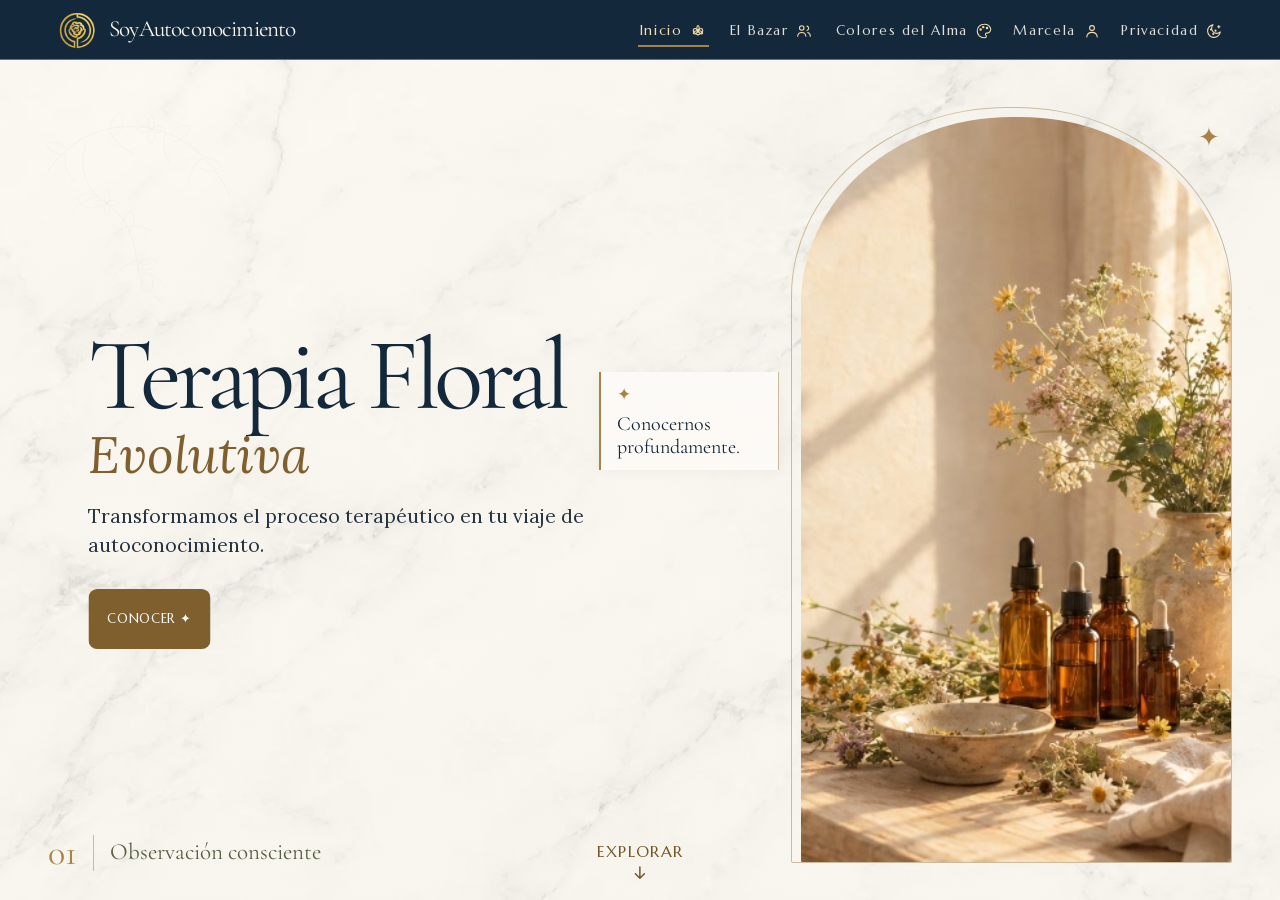
==== index.html @ 41d2f48a "■ soyautoconocimiento: three mobile-first concepts for Colores del Alma (?concept=1|2|3) Vertical st" ====
<!doctype html>
<html lang="es">
<head>
  <meta charset="utf-8">
  <meta name="viewport" content="width=device-width, initial-scale=1, viewport-fit=cover">
  <meta name="theme-color" content="#14283c">
  <meta name="description" content="Acompañamiento terapéutico y experiencias de autoconocimiento con Marcela. Terapia floral, tarot, constelaciones y TuconTu.">
  <title>SoyAutoconocimiento · Camino al Sol 2026</title>
  <link rel="canonical" href="https://www.soyautoconocimiento.cl/">
  <meta property="og:type" content="website">
  <meta property="og:title" content="SoyAutoconocimiento · Camino al Sol 2026">
  <meta property="og:description" content="Un camino de autoconocimiento acompañado por Marcela.">
  <meta property="og:url" content="https://www.soyautoconocimiento.cl/">
  <meta property="og:image" content="https://www.soyautoconocimiento.cl/assets/content.jpg">
  <meta name="twitter:card" content="summary_large_image">
  <link rel="icon" type="image/png" href="assets/favicon.png">
  <link rel="preload" href="assets/fonts/cormorant-garamond-latin.woff2" as="font" type="font/woff2" crossorigin>
  <link rel="preload" href="assets/fonts/lora-latin.woff2" as="font" type="font/woff2" crossorigin>
  <link rel="preload" href="assets/fonts/marcellus-latin.woff2" as="font" type="font/woff2" crossorigin>
  <link rel="preload" href="marble-white.webp" as="image" type="image/webp">
  <link rel="stylesheet" href="preview.css?v=20261015-editorial-suave-1">
  <link rel="stylesheet" href="tucontu-builder.css?v=20261015-editorial-suave-1">
  <script src="../data.js?v=20261010-marcela-copy-builder-2" defer></script>
  <script src="collision-geometry.js" defer></script>
  <script src="contact-links.js?v=20261104-tienda-1" defer></script>
  <script src="dialog-close.js?v=20260930-native-close" defer></script>
  <script src="viewport-experience.js?v=20261010-layered-core-1" defer></script>
  <script src="preview.js?v=20261104-tienda-1" defer></script>
  <link rel="stylesheet" href="privacy-consent.css?v=20261008-preferences-1">
  <link rel="stylesheet" href="candidate-responsive.css?v=20261013-menu-overlay-1">
  <link rel="stylesheet" href="candidate-refinement.css?v=20261015-editorial-suave-1">
  <link rel="stylesheet" href="psicoandino-ajustes.css?v=20261017-tucontu-altb-16">
  <link rel="stylesheet" href="tucontu-store.css?v=20261104-tienda-1">
  <link rel="stylesheet" href="tucontu-concepts.css?v=20261104-conceptos-1">
</head>
<body class="editorial-preview">
  <div class="site-shell">
    <a class="skip-link" href="#main">Ir al contenido</a>
    <header class="site-header">
      <a class="brand" href="#inicio" aria-label="SoyAutoconocimiento, inicio">
        <img src="assets/logo-display.png" alt="">
        <span class="brand-lines"><strong>SoyAutoconocimiento</strong></span>
      </a>
      <button class="menu-toggle" id="menu-toggle" type="button" aria-controls="main-nav" aria-expanded="false" aria-label="Abrir menú"><span class="menu-icon" aria-hidden="true"><span></span><span></span><span></span></span><span class="menu-label">Menú</span></button>
      <nav class="main-nav" id="main-nav" aria-label="Navegación principal">
        <a href="#inicio" data-link="inicio" aria-label="Inicio"><svg class="nav-symbol" aria-hidden="true" viewBox="0 0 24 24"><path d="M12 12c-1-3.3-4.8-4.4-6.1-1.8-1.1 2.1.7 4.2 6.1 7.1 5.4-2.9 7.2-5 6.1-7.1C16.8 7.6 13 8.7 12 12Z"/><path d="M12 12c-2.3-2.6-1.8-6.5 0-7.2 1.9.7 2.3 4.6 0 7.2Zm0 0c3.3-1 6.5 1.3 6.2 3.3-1.6 1.2-4.9-.1-6.2-3.3Zm0 0c-1 3.3-4.6 4.9-6.2 3.3-.3-2 2.9-4.3 6.2-3.3Z"/><circle cx="12" cy="12" r="1.1"/></svg><span>Inicio</span></a>
        <a href="#acompanamientos" data-link="acompanamientos" aria-label="Bazar"><svg class="nav-symbol" aria-hidden="true" viewBox="0 0 24 24"><circle cx="9" cy="8" r="3"/><path d="M3.5 19c.4-3.2 2.2-5 5.5-5s5.1 1.8 5.5 5M16 5.5a3 3 0 0 1 0 5.8M17 14c2.1.5 3.3 2.1 3.5 5"/></svg><span>El Bazar</span></a>
        <a href="#tucontu" data-link="tucontu" aria-label="Colores del Alma"><svg class="nav-symbol" aria-hidden="true" viewBox="0 0 24 24"><path d="M12 3a9 9 0 1 0 0 18h1.2a2 2 0 0 0 1.2-3.5 1.6 1.6 0 0 1 1.5-2.7A5.9 5.9 0 0 0 21 9.2 8.9 8.9 0 0 0 12 3Z"/><circle cx="7.5" cy="10" r=".9"/><circle cx="11" cy="6.8" r=".9"/><circle cx="16" cy="8" r=".9"/></svg><span>Colores del Alma</span></a>
        <button class="nav-modal-trigger" id="about-open" type="button" aria-label="Quién soy, Marcela" aria-haspopup="dialog" aria-controls="about-dialog"><svg class="nav-symbol" aria-hidden="true" viewBox="0 0 24 24"><circle cx="12" cy="8" r="3.2"/><path d="M5 20c.5-4.1 2.8-6.2 7-6.2s6.5 2.1 7 6.2"/></svg><span>Marcela</span></button>
        <button class="nav-modal-trigger" type="button" data-open-privacy aria-label="Privacidad y cookies" aria-haspopup="dialog" aria-controls="privacy-dialog"><svg class="nav-symbol" aria-hidden="true" viewBox="0 0 24 24"><path d="M20.4 13.2A8.5 8.5 0 1 1 10.8 3.6a6.3 6.3 0 0 0 9.6 9.6Z"/><path d="M18.4 4.7v3.1m-1.55-1.55h3.1"/><circle cx="8" cy="10" r=".7"/><circle cx="11" cy="16" r=".7"/><circle cx="14" cy="11.5" r=".7"/></svg><span>Privacidad</span></button>
      </nav>
    </header>

    <main class="stage" id="main" tabindex="0" aria-label="Recorrido SoyAutoconocimiento">
      <section class="view view-home" id="inicio" aria-labelledby="home-title">
        <div class="view-inner home-layout">
          <div class="home-copy">
            <div class="home-copy-main">
              <h1 id="home-title">Terapia Floral</h1>
              <p class="home-lead" id="home-lead"><em>Evolutiva</em></p>
              <p class="home-body">Transformamos el proceso terapéutico en tu viaje de autoconocimiento.</p>
              <div class="home-actions">
                <button class="button button-gold" id="hero-floral-link" type="button"><span class="hero-action-full">CONOCER <span aria-hidden="true">✦</span></span><span class="hero-action-mobile">CONOCER <span aria-hidden="true">✦</span></span></button>
                <a class="button button-outline" href="#acompanamientos">Ver todos los caminos</a>
              </div>
            </div>
          </div>
          <div class="home-note"><span>01</span><div>Observación consciente</div></div>
          <div class="home-visual">
            <div class="arch-frame"><picture><source media="(max-width: 47.5rem)" srcset="assets/hero-terapia-floral-mobile.jpg"><img src="assets/hero-terapia-floral-display.jpg" fetchpriority="high" alt="Flores frescas y esencias de Terapia Floral Evolutiva junto a una ventana cálida"></picture></div>
            <div class="visual-quote">Conocernos profundamente.</div>
            <span class="visual-mark" aria-hidden="true">✦</span>
          </div>
        </div>
        <a class="home-more-mobile" href="#acompanamientos">EXPLORAR <svg aria-hidden="true" viewBox="0 0 24 24" focusable="false"><path d="M12 4v15m-6-6 6 6 6-6"/></svg></a>
      </section>

      <section class="view view-services" id="acompanamientos" aria-labelledby="services-title">
        <button class="prototype-return" id="prototype-return" type="button" hidden aria-label="Volver">← <span>Volver</span></button>
        <div class="view-inner services-layout">
          <article class="prototype-floral-card" id="prototype-floral-card" aria-labelledby="prototype-floral-title" hidden>
            <span class="eyebrow">El camino</span>
            <h2 id="prototype-floral-title">Terapia Floral <em>Evolutiva</em></h2>
            <p>Transformamos el proceso terapéutico en tu viaje de autoconocimiento.</p>
            <div class="prototype-floral-actions">
              <button class="button button-gold" id="prototype-more-services" type="button">Más servicios <span aria-hidden="true">↓</span></button>
              <button class="button button-outline" id="prototype-go-tucontu" type="button">Colores del Alma <span aria-hidden="true">↗</span></button>
            </div>
          </article>
          <div class="section-heading">
            <div class="section-heading-row">
              <h2 id="services-title">Servicios y Cursos</h2>
              <span class="section-heading-star" aria-hidden="true">✦</span>
              <span class="eyebrow">El Bazar</span>
            </div>
          </div>
          <div class="category-tabs" role="tablist" aria-label="Tipo de acompañamiento">
            <button type="button" class="category-tab is-active" id="services-tab" data-category="services" role="tab" aria-selected="true" aria-controls="service-grid" tabindex="0">Servicios</button>
            <button type="button" class="category-tab" id="courses-tab" data-category="courses" role="tab" aria-selected="false" aria-controls="service-grid" tabindex="-1">Cursos</button>
          </div>
          <div class="service-grid" id="service-grid" role="tabpanel" aria-labelledby="services-tab" tabindex="0" aria-live="polite"></div>
          <div class="service-rail-position" id="service-rail-position" aria-label="Posición en la lista">
            <span id="service-rail-count" aria-live="polite">01 / 01</span>
            <span class="service-rail-track" aria-hidden="true"><span id="service-rail-progress"></span></span>
          </div>
        </div>
        <a class="services-more-mobile" href="#tucontu">EXPLORAR <svg aria-hidden="true" viewBox="0 0 24 24" focusable="false"><path d="M12 4v15m-6-6 6 6 6-6"/></svg></a>
      </section>

      <section class="view view-tucontu has-coming-curtain" id="tucontu" aria-labelledby="tucontu-title" data-active-mode="pieza">
        <div class="tucontu-coming-curtain" role="note" aria-label="Colores del Alma está tomando forma. Muy pronto.">
          <p>Colores del Alma está tomando forma.<br><span>Muy pronto.</span></p>
        </div>
        <div class="view-inner tucontu-layout">
          <div class="tucontu-content">
            <div class="tucontu-heading-row">
              <span class="eyebrow tucontu-eyebrow">Colores del Alma</span>
              <h2 id="tucontu-title">TuconTu</h2>
            </div>
            <p class="tucontu-intro"><strong>Accesorio para el pelo</strong></p>
          </div>
          <div class="tucontu-visual">
            <figure class="tucontu-piece-photo is-cover-photo"><img id="tucontu-home-photo" src="assets/tucontu/product/img-3332.webp" srcset="assets/tucontu/product/img-3332-display-260.jpg 260w, assets/tucontu/product/img-3332-display-940.jpg 940w" sizes="(max-width: 63.99rem) min(90vw, 24rem), min(38vw, 24rem)" loading="eager" decoding="async" fetchpriority="high" alt="Detalle de un TuconTu con colet negro, cordón dorado, trenza y fibras verdes sobre el cabello."><figcaption id="tucontu-home-caption">Una pieza real TuconTu con colet negro y cordones de diferentes texturas sobre el cabello.</figcaption></figure>
            <button class="tucontu-gallery-trigger" id="tucontu-gallery-trigger" type="button" aria-controls="tucontu-photos-panel" aria-label="Ver galería de fotografías de TuconTu">
              <span class="gallery-trigger-icon" aria-hidden="true"><svg viewBox="0 0 24 24" width="13" height="13" fill="none" stroke="currentColor" stroke-width="2" stroke-linecap="round" stroke-linejoin="round"><rect x="3" y="3" width="18" height="18" rx="2" ry="2"/><circle cx="8.5" cy="8.5" r="1.5"/><polyline points="21 15 16 10 5 21"/></svg></span>
              <span class="label-full">Ver galería</span>
              <span class="label-short">Ver galería</span>
            </button>
          </div>
          <div class="tucontu-actions">
            <button class="button button-tucontu-gallery" id="tucontu-gallery-open" type="button" aria-haspopup="dialog" aria-controls="tucontu-gallery-dialog" aria-label="Conocer la historia, las fotografías y el video de TuconTu">Historia y galería</button>
            <button class="button button-tucontu-create" id="tucontu-create" type="button" aria-haspopup="dialog" aria-controls="tucontu-builder-dialog" hidden>Personaliza el tuyo</button>
          </div>
        </div>
        <dialog class="tucontu-gallery-dialog" id="tucontu-gallery-dialog" aria-labelledby="tucontu-gallery-title">
          <div class="tucontu-gallery-shell">
            <header class="tucontu-gallery-header"><div><span class="eyebrow">Archivo vivo</span><h2 id="tucontu-gallery-title">Concepto</h2></div><button class="dialog-close" id="tucontu-gallery-close" type="button" aria-label="Cerrar historia y galería">×</button></header>
            <div class="tucontu-nav-bar">
              <div class="category-tabs tucontu-gallery-tabs" id="tucontu-tabs-container" role="tablist" aria-label="Contenido de TuconTu" data-active-mode="pieza">
                <button id="tucontu-piece-tab" type="button" role="tab" aria-selected="true" aria-controls="tucontu-piece-panel" tabindex="0" class="category-tab is-active" data-gallery-mode="pieza" aria-label="Pieza">
                  <svg class="tab-glyph" aria-hidden="true" viewBox="0 0 24 24" width="18" height="18" fill="none" stroke="currentColor" stroke-width="1.8" stroke-linecap="round" stroke-linejoin="round"><circle cx="12" cy="7" r="4"/><path d="M12 11v10M9 14l3 3 3-3M9 18l3 3 3-3"/></svg>
                  <span class="tab-text label-full">Pieza</span>
                </button>
                <button id="tucontu-concept-tab" type="button" role="tab" aria-selected="false" aria-controls="tucontu-concept-panel" tabindex="-1" class="category-tab" data-gallery-mode="concepto" aria-label="Concepto">
                  <svg class="tab-glyph" aria-hidden="true" viewBox="0 0 24 24" width="18" height="18" fill="none" stroke="currentColor" stroke-width="1.8" stroke-linecap="round" stroke-linejoin="round"><path d="M4 19.5A2.5 2.5 0 0 1 6.5 17H20"/><path d="M6.5 2H20v20H6.5A2.5 2.5 0 0 1 4 19.5v-15A2.5 2.5 0 0 1 6.5 2z"/><line x1="8" y1="6" x2="16" y2="6"/><line x1="8" y1="10" x2="14" y2="10"/></svg>
                  <span class="tab-text label-full">Concepto</span>
                </button>
                <button id="tucontu-store-tab" type="button" role="tab" aria-selected="false" aria-controls="tucontu-store-panel" tabindex="-1" class="category-tab" data-gallery-mode="tienda" aria-label="Tienda">
                  <svg class="tab-glyph" aria-hidden="true" viewBox="0 0 24 24" width="18" height="18" fill="none" stroke="currentColor" stroke-width="1.8" stroke-linecap="round" stroke-linejoin="round"><path d="M5 8h14l-1.2 12.2a1 1 0 0 1-1 .8H7.2a1 1 0 0 1-1-.8Z"/><path d="M9 10V6.5a3 3 0 0 1 6 0V10"/></svg>
                  <span class="tab-text label-full">Tienda</span>
                </button>
                <button id="tucontu-catalog-tab" type="button" role="tab" aria-selected="false" aria-controls="tucontu-catalog-panel" tabindex="-1" class="category-tab" data-gallery-mode="catalogo" aria-label="Personaliza el tuyo">
                  <svg class="tab-glyph" aria-hidden="true" viewBox="0 0 24 24" width="18" height="18" fill="none" stroke="currentColor" stroke-width="1.8" stroke-linecap="round" stroke-linejoin="round"><path d="M12 2C6.48 2 2 6.48 2 12s4.48 10 10 10c.83 0 1.5-.67 1.5-1.5 0-.39-.15-.74-.39-1.01-.23-.26-.38-.61-.38-.99 0-.83.67-1.5 1.5-1.5H16c3.31 0 6-2.69 6-6 0-4.97-4.48-9-10-9z"/><circle cx="6.5" cy="11.5" r="1.5"/><circle cx="9.5" cy="7.5" r="1.5"/><circle cx="14.5" cy="7.5" r="1.5"/><circle cx="17.5" cy="11.5" r="1.5"/></svg>
                  <span class="tab-text label-full">Personaliza el tuyo</span>
                </button>
              </div>
              <button class="tucontu-pdf-action-btn" id="tucontu-dossier-open-btn" type="button" aria-haspopup="dialog" aria-controls="tucontu-dossier-dialog" aria-label="Dossier técnico en PDF">
                <svg class="tab-glyph" aria-hidden="true" viewBox="0 0 24 24" width="17" height="17" fill="none" stroke="currentColor" stroke-width="1.8" stroke-linecap="round" stroke-linejoin="round"><path d="M14 2H6a2 2 0 0 0-2 2v16a2 2 0 0 0 2 2h12a2 2 0 0 0 2-2V8z"/><polyline points="14 2 14 8 20 8"/><line x1="16" y1="13" x2="8" y2="13"/><line x1="16" y1="17" x2="8" y2="17"/></svg>
                <span class="label-full">Dossier</span>
              </button>
            </div>

            <!-- Panel 0: Portada / Pieza (Enfoque directo en el producto) -->
            <section class="tucontu-gallery-panel tucontu-piece-panel" id="tucontu-piece-panel" role="tabpanel" aria-labelledby="tucontu-piece-tab" data-gallery-panel="pieza"></section>

            <!-- Panel 1: Concepto con paginación integrada (sin scroll) -->
            <section class="tucontu-gallery-panel tucontu-concept-panel" id="tucontu-concept-panel" role="tabpanel" aria-labelledby="tucontu-concept-tab" data-gallery-panel="concepto" hidden>
              <div class="concept-reader" id="concept-reader" tabindex="0" aria-label="Lector de Concepto TuconTu">
                <nav class="concept-stepper" aria-label="Navegación de secciones de Concepto">
                  <button type="button" class="concept-stepper-btn concept-stepper-prev" id="concept-prev-btn" aria-label="Sección anterior" disabled>
                    <svg aria-hidden="true" viewBox="0 0 24 24" width="16" height="16" fill="none" stroke="currentColor" stroke-width="2.5"><polyline points="15 18 9 12 15 6"/></svg>
                    <span class="stepper-btn-label">Anterior</span>
                  </button>

                  <div class="concept-stepper-track" role="tablist" aria-label="Puntos de ubicación">
                    <div class="concept-stepper-line" aria-hidden="true">
                      <div class="concept-stepper-progress" id="concept-stepper-progress" style="width: 0%"></div>
                    </div>
                    <button type="button" class="concept-stepper-node is-active" data-concept-step="0" role="tab" aria-selected="true" aria-label="Sección 0: Historia y origen">
                      <span class="stepper-node-dot"></span>
                      <span class="stepper-node-label">00 Historia</span>
                    </button>
                    <button type="button" class="concept-stepper-node" data-concept-step="1" role="tab" aria-selected="false" aria-label="Sección 1: Ficha descriptiva">
                      <span class="stepper-node-dot"></span>
                      <span class="stepper-node-label">01 Ficha</span>
                    </button>
                    <button type="button" class="concept-stepper-node" data-concept-step="2" role="tab" aria-selected="false" aria-label="Sección 2: Líneas TuconTu">
                      <span class="stepper-node-dot"></span>
                      <span class="stepper-node-label">02 Líneas</span>
                    </button>
                    <button type="button" class="concept-stepper-node" data-concept-step="3" role="tab" aria-selected="false" aria-label="Sección 3: Sentido profundo">
                      <span class="stepper-node-dot"></span>
                      <span class="stepper-node-label">03 Sentido</span>
                    </button>
                    <button type="button" class="concept-stepper-node" data-concept-step="4" role="tab" aria-selected="false" aria-label="Sección 4: Simbología">
                      <span class="stepper-node-dot"></span>
                      <span class="stepper-node-label">04 Símbolos</span>
                    </button>
                    <button type="button" class="concept-stepper-node" data-concept-step="5" role="tab" aria-selected="false" aria-label="Sección 5: Diosas interiores">
                      <span class="stepper-node-dot"></span>
                      <span class="stepper-node-label">05 Diosas</span>
                    </button>
                    <button type="button" class="concept-stepper-node" data-concept-step="6" role="tab" aria-selected="false" aria-label="Sección 6: TuconTu como camino">
                      <span class="stepper-node-dot"></span>
                      <span class="stepper-node-label">06 Camino</span>
                    </button>
                  </div>

                  <button type="button" class="concept-stepper-btn concept-stepper-next" id="concept-next-btn" aria-label="Sección siguiente">
                    <span class="stepper-btn-label">Siguiente</span>
                    <svg aria-hidden="true" viewBox="0 0 24 24" width="16" height="16" fill="none" stroke="currentColor" stroke-width="2.5"><polyline points="9 18 15 12 9 6"/></svg>
                  </button>
                </nav>

                <div class="concept-slides" id="concept-slides" aria-live="polite">
                  <!-- Slide 0: Historia y origen de TuconTu -->
                  <article class="concept-slide is-active" data-concept-index="0" id="concept-slide-0">
                    <header class="concept-slide-header">
                      <span class="concept-slide-step">00 · Historia y origen</span>
                      <h3>El nacimiento de TuconTu</h3>
                    </header>
                    <div class="tucontu-history">
                      <div class="tucontu-history-main">
                        <p data-write-once>TuconTu nació como un hijo creativo de mi trabajo y de mi propio camino personal.</p>
                        <p data-write-once>Una amiga me hizo notar que a menudo repetía: «Tú con Tú es la clave».</p>
                        <p data-write-once>Estar contigo. Volver a ti, reconocerte y elegirte.</p>
                      </div>
                      <blockquote class="tucontu-ordinary-quote">
                        <span class="quote-symbol" aria-hidden="true">✦</span>
                        <p>«Hacer de lo ordinario algo extraordinario.»</p>
                        <cite>Santa Teresa de Calcuta</cite>
                      </blockquote>
                    </div>
                  </article>

                  <!-- Slide 1: Ficha descriptiva general -->
                  <article class="concept-slide" data-concept-index="1" id="concept-slide-1" hidden>
                    <header class="concept-slide-header">
                      <span class="concept-slide-step">01 · Ficha descriptiva</span>
                      <h3>Un momento para estar contigo</h3>
                    </header>
                    <p class="concept-slide-lead">TuconTu es un accesorio para el cabello elaborado completamente a mano, creado a partir de una estructura de algodón y un colet, sobre la cual se construye una composición artesanal única e irrepetible.</p>
                    <div class="tucontu-specs-grid">
                      <div class="tucontu-spec-item"><strong>Estructura base</strong><span>Algodón</span></div>
                      <div class="tucontu-spec-item"><strong>Sujeción</strong><span>Colet</span></div>
                      <div class="tucontu-spec-item"><strong>Composición</strong><span>Trenza · columna · embarrilado · espiral</span></div>
                      <div class="tucontu-spec-item"><strong>Técnica</strong><span>Trabajo artesanal manual</span></div>
                      <div class="tucontu-spec-item"><strong>Color</strong><span>Combinación elegida para cada creación</span></div>
                      <div class="tucontu-spec-item"><strong>Carácter</strong><span>Pieza única e irrepetible</span></div>
                    </div>
                  </article>

                  <!-- Slide 2: Líneas TuconTu y Arquetipos -->
                  <article class="concept-slide" data-concept-index="2" id="concept-slide-2" hidden>
                    <header class="concept-slide-header">
                      <span class="concept-slide-step">02 · Líneas TuconTu</span>
                      <h3>Tres arquetipos, una misma esencia</h3>
                    </header>
                    <div class="tucontu-goddess-grid">
                      <div class="tucontu-goddess-item">
                        <div class="goddess-header"><strong>PERSÉFONE · 30 cm</strong> <span>Infantil</span></div>
                        <div class="goddess-role">Despertar de la identidad · La doncella</div>
                        <p>Sensibilidad, curiosidad y despertar de la identidad. Conservar la inocencia mientras se entra en la propia profundidad.</p>
                      </div>
                      <div class="tucontu-goddess-item">
                        <div class="goddess-header"><strong>AFRODITA · 60 cm</strong> <span>Adulta</span></div>
                        <div class="goddess-role">Presencia y creatividad · La creadora</div>
                        <p>Entrar en contacto con la capacidad de crear, vincularse y expresar aquello que vive dentro.</p>
                      </div>
                      <div class="tucontu-goddess-item">
                        <div class="goddess-header"><strong>HÉSTIA · 90 cm</strong> <span>Artesanal</span></div>
                        <div class="goddess-role">Interioridad y centro · La mujer interior</div>
                        <p>El regreso al centro, el fuego propio y la capacidad de habitar el propio espacio.</p>
                      </div>
                    </div>
                  </article>

                  <!-- Slide 3: El relato y sentido profundo -->
                  <article class="concept-slide" data-concept-index="3" id="concept-slide-3" hidden>
                    <header class="concept-slide-header">
                      <span class="concept-slide-step">03 · Sentido profundo</span>
                      <h3>¿Qué sucede cuando volvemos hacia nosotras?</h3>
                    </header>
                    <p class="concept-slide-lead">TuconTu nace de una búsqueda personal: entrar en mis propias aguas, mirar mi historia, reconocer las distintas partes de mí. Y descubrir que la belleza nace y se cultiva desde adentro.</p>
                    <blockquote class="tucontu-doc-quote-block">
                      <strong>TuconTu: Tú con Tú</strong>
                      <span>Un pequeño gesto cotidiano que recuerda la importancia de acompañarnos, escucharnos y habitar nuestra propia vida.</span>
                    </blockquote>
                  </article>

                  <!-- Slide 4: Lenguaje simbólico -->
                  <article class="concept-slide" data-concept-index="4" id="concept-slide-4" hidden>
                    <header class="concept-slide-header">
                      <span class="concept-slide-step">04 · Estructura simbólica</span>
                      <h3>La integración de nuestras dimensiones</h3>
                    </header>
                    <ul class="tucontu-symbolic-details">
                      <li><strong>La trenza</strong> <span>Cuerpo · emoción · pensamiento. <em>«No se trata de eliminar partes de nosotras, sino de entrelazarlas.»</em></span></li>
                      <li><strong>La columna central</strong> <span>Eje y sostén propio cuando la vida se mueve alrededor.</span></li>
                      <li><strong>El embarrilado</strong> <span>El hilo que envuelve la estructura: vínculos, recorrido y aprendizajes.</span></li>
                      <li><strong>La espiral</strong> <span>Transformación continua. <em>«Volver no significa retroceder.»</em></span></li>
                    </ul>
                  </article>

                  <!-- Slide 5: Diosas y Perséfone -->
                  <article class="concept-slide" data-concept-index="5" id="concept-slide-5" hidden>
                    <header class="concept-slide-header">
                      <span class="concept-slide-step">05 · Las diosas interiores</span>
                      <h3>De la inocencia a la conciencia</h3>
                    </header>
                    <p class="concept-slide-lead">A lo largo de la vida vamos descubriendo distintas partes de nosotras mismas. Madurar no es dejar atrás la niña que fuimos, sino abrazarla con ternura e integrar su espontaneidad con la sabiduría de la experiencia.</p>
                    <blockquote class="tucontu-doc-quote-block">
                      <strong>El pasaje sagrado</strong>
                      <span>«No perder la inocencia al convertirnos en mujeres, sino transformarla en conciencia.»</span>
                    </blockquote>
                  </article>

                  <!-- Slide 6: TuconTu como camino -->
                  <article class="concept-slide" data-concept-index="6" id="concept-slide-6" hidden>
                    <header class="concept-slide-header">
                      <span class="concept-slide-step">06 · TuconTu como camino</span>
                      <h3>Aprender a caminar con nosotras mismas</h3>
                    </header>
                    <p class="concept-slide-lead">No necesitamos convertirnos en otra persona. Necesitamos conocernos, reconocer nuestras distintas voces, darles un lugar digno y aprender a caminar en armonía con nosotras mismas.</p>
                    <div class="concept-closing-card">
                      <strong>Un símbolo vivo en tu cabello</strong>
                      <p>Cada pieza tejida a mano custodia tu centro y te devuelve a tu propia presencia.</p>
                    </div>
                  </article>
                </div>
              </div>
            </section>

            <!-- Panel: Tienda. Se arma sola desde tienda/productos.json (ver tucontu/DESIGN.md) -->
            <section class="tucontu-gallery-panel tucontu-store-panel" id="tucontu-store-panel" role="tabpanel" aria-labelledby="tucontu-store-tab" data-gallery-panel="tienda" hidden>
              <div class="store-shell">
                <header class="store-header">
                  <span class="catalog-eyebrow">Colores del Alma</span>
                  <h3 class="catalog-title" id="store-title">Tienda</h3>
                  <p class="catalog-lead" id="store-lead"></p>
                </header>
                <div class="store-filters" id="store-filters" role="group" aria-label="Colecciones" hidden></div>
                <p class="visually-hidden" id="store-status" aria-live="polite"></p>
                <ul class="store-grid" id="store-grid" aria-labelledby="store-title"></ul>
              </div>
            </section>

            <!-- Panel: Personaliza tu TuconTu -->
            <section class="tucontu-gallery-panel tucontu-catalog-panel" id="tucontu-catalog-panel" role="tabpanel" aria-labelledby="tucontu-catalog-tab" data-gallery-panel="catalogo" hidden>
              <div class="catalog-shell">
                <header class="catalog-header">
                  <span class="catalog-eyebrow">Personaliza tu pieza</span>
                  <h3 class="catalog-title">Personaliza el tuyo</h3>
                  <p class="catalog-lead">Elige el largo, las fibras y la combinación de colores para encargar tu pieza única tejida a mano.</p>
                </header>

                <!-- Selector de Fibra (Pills) -->
                <div class="catalog-fiber-pills" role="radiogroup" aria-label="Tipo de fibra">
                  <button type="button" class="catalog-fiber-pill is-active" id="catalog-fiber-wool" data-fiber="wool" role="radio" aria-checked="true">
                    <span class="catalog-fiber-name">Lanas Suaves</span>
                    <span class="catalog-fiber-count">28 tonos</span>
                  </button>
                  <button type="button" class="catalog-fiber-pill" id="catalog-fiber-cotton" data-fiber="cotton" role="radio" aria-checked="false">
                    <span class="catalog-fiber-name">Hilo de Algodón</span>
                    <span class="catalog-fiber-count">25 tonos</span>
                  </button>
                </div>

                <!-- Sub-barra: Armonías de autor vs Muestrario A-Z -->
                <div class="catalog-subnav">
                  <span class="catalog-subnav-label" id="catalog-subnav-label">Armonías de autor (18)</span>
                  <button type="button" class="catalog-mode-toggle" id="catalog-mode-toggle">Ver muestrario A-Z</button>
                </div>

                <!-- Contenedor dinámico de Armonías / Muestrario -->
                <div class="catalog-cards-flow" id="catalog-cards-flow"></div>

                <!-- Barra sutil de encargo TuconTu: espacio mínimo y máxima nobleza -->
                <div class="catalog-subtle-bar">
                  <div class="catalog-subtle-config">
                    <div class="catalog-subtle-lengths" role="radiogroup" aria-label="Largo y arquetipo">
                      <button type="button" class="catalog-len-chip" data-arch="Perséfone" data-len="30 cm" role="radio" aria-checked="false" title="Perséfone · Infantil (30 cm)">
                        <span class="len-chip-arch">Perséfone</span> <span class="len-chip-val">30cm</span>
                      </button>
                      <button type="button" class="catalog-len-chip is-active" data-arch="Afrodita" data-len="60 cm" role="radio" aria-checked="true" title="Afrodita · Adulta (60 cm)">
                        <span class="len-chip-arch">Afrodita</span> <span class="len-chip-val">60cm</span>
                      </button>
                      <button type="button" class="catalog-len-chip" data-arch="Héstia" data-len="90 cm" role="radio" aria-checked="false" title="Héstia · Sacerdotisa (90 cm)">
                        <span class="len-chip-arch">Héstia</span> <span class="len-chip-val">90cm</span>
                      </button>
                    </div>
                    <div class="catalog-subtle-summary">
                      <span class="subtle-sum-piece" id="catalog-order-arch">Afrodita (60 cm)</span>
                      <span class="subtle-sum-sep">·</span>
                      <span class="subtle-sum-combo" id="catalog-order-combo">Bosque (L21 + L23 + L15)</span>
                    </div>
                  </div>
                  <a class="catalog-subtle-wa" id="catalog-wa-link" href="#" target="_blank" rel="noopener noreferrer" aria-label="Encargar por WhatsApp a Marcela">
                    <svg aria-hidden="true" width="14" height="14" viewBox="0 0 24 24" fill="currentColor"><path d="M20.5 11.7a8.5 8.5 0 0 1-12.6 7.4L3 20l.9-4.7a8.5 8.5 0 1 1 16.6-3.6Z"/></svg>
                    <span>Pedir por WhatsApp ↗</span>
                  </a>
                </div>
              </div>
            </section>


            <!-- Panel 3: Galería (Fotos) -->
            <section class="tucontu-gallery-panel" id="tucontu-photos-panel" role="tabpanel" data-gallery-panel="galeria" aria-label="Fotografías de TuconTu" hidden>
              <div class="gallery-topbar">
                <button type="button" class="gallery-back-btn" id="gallery-back-btn" aria-label="Volver a la portada de TuconTu">
                  <svg aria-hidden="true" viewBox="0 0 24 24" width="14" height="14" fill="none" stroke="currentColor" stroke-width="2.2" stroke-linecap="round" stroke-linejoin="round"><polyline points="15 18 9 12 15 6"></polyline></svg>
                  <span>Volver a la portada</span>
                </button>
                <button type="button" class="gallery-video-pill-btn" id="gallery-video-pill-btn" aria-haspopup="dialog" aria-controls="tucontu-video-dialog" aria-label="Ver video de presentación con Marcela">
                  <svg aria-hidden="true" viewBox="0 0 24 24" width="10" height="10" fill="currentColor"><polygon points="6 4 20 12 6 20"/></svg>
                  <span>Ver video</span>
                </button>
              </div>
              <figure class="gallery-featured">
                <img id="gallery-featured" src="assets/tucontu/product/img-3332.webp" loading="lazy" decoding="async" alt="Detalle de un TuconTu con colet negro, cordón dorado, trenza y fibras verdes sobre el cabello.">
              </figure>
              <div class="gallery-collection">
                <div class="gallery-collection-meta">
                  <h3 class="gallery-collection-title">Colección</h3>
                  <output id="gallery-selection-count" aria-live="polite">1 de 12</output>
                </div>
                <div class="gallery-grid" id="gallery-grid" aria-label="Elegir una fotografía de TuconTu"></div>
              </div>
            </section>
          </div>
        </dialog>
      </section>
    </main>

    <footer class="journey-footer" aria-label="Avanzar por el sitio">
      <div class="journey-position"><span id="journey-number">01 / 03</span><span class="position-rule" aria-hidden="true"></span><span id="journey-name">El camino</span><details class="layout-audit" id="layout-audit" hidden><summary class="layout-collision-status" id="layout-collision-status" role="status" aria-live="polite" aria-atomic="true">Checking layout…</summary><ul class="layout-collision-details" id="layout-collision-details"></ul></details></div>
      <div class="journey-controls"><button id="page-prev" type="button" aria-label="Sección anterior">←</button><button id="page-next" type="button" aria-label="Sección siguiente">→</button></div>
      <span class="footer-motto">Un camino más consciente es posible</span>
    </footer>
  </div>

  <dialog class="about-dialog" id="about-dialog" aria-labelledby="about-title" aria-describedby="about-quote">
    <button type="button" class="dialog-close about-close" id="about-close" aria-label="Cerrar Quién soy">×</button>
    <div class="about-layout">
      <div class="about-visual">
        <div class="portrait-frame"><img src="assets/about_me.jpg" loading="eager" decoding="async" alt="Retrato"></div>
      </div>
      <div class="about-copy">
        <span class="eyebrow">Quién soy</span>
        <h2 id="about-title">Un poco sobre mí</h2>
        <p id="about-copy-one">Hace varios años que me dedico a acompañar procesos de autoconocimiento en espacios terapéuticos.</p>
        <p id="about-copy-two">En lo profesional, estuve por casi 30 años ligada al mundo corporativo. Llegó un momento en el que puse atención “hacia dentro”, hacia mí, y me atreví a realizar cambios. Asumí nuevos desafíos, tomé riesgos y seguí aquello que me daba sentido. Gracias a ello, hoy me dedico a tiempo completo a lo que amo y me hace profundamente feliz.</p>
        <blockquote id="about-quote">Te invito a emprender el viaje de regreso a tu hogar interno. Te ofrezco mi compañía porque conozco la ruta.</blockquote>
        <p class="about-signoff">Cariños</p>
        <span class="signature">Marcela</span>
        <div class="about-mobile-reader" id="about-mobile-reader" hidden>
          <div class="about-mobile-step" id="about-mobile-step" aria-live="polite"></div>
          <div class="about-reading-controls">
            <button type="button" id="about-reading-prev" aria-label="Anterior"><svg aria-hidden="true" viewBox="0 0 24 24" width="20" height="20" fill="none" stroke="currentColor" stroke-width="2" stroke-linecap="round" stroke-linejoin="round"><polyline points="15 18 9 12 15 6"></polyline></svg></button>
            <span class="about-reading-position"><output id="about-reading-position" aria-live="polite">01 / 02</output><span class="about-reading-track" aria-hidden="true"><span id="about-reading-marker"></span></span></span>
            <button type="button" id="about-reading-next" aria-label="Siguiente"><svg aria-hidden="true" viewBox="0 0 24 24" width="20" height="20" fill="none" stroke="currentColor" stroke-width="2" stroke-linecap="round" stroke-linejoin="round"><polyline points="9 18 15 12 9 6"></polyline></svg></button>
          </div>
        </div>
        <a class="text-link about-path-link" href="#acompanamientos">Conocer los acompañamientos <span aria-hidden="true">↗</span></a>
      </div>
    </div>
  </dialog>

  <dialog class="service-dialog" id="service-dialog" aria-labelledby="dialog-title">
    <button type="button" class="dialog-close" id="dialog-close" aria-label="Cerrar detalles">×</button>
    <div class="dialog-image"><img id="dialog-image" alt=""></div>
    <div class="dialog-copy"><h2 id="dialog-title"></h2><div id="dialog-description"></div><div class="dialog-meta"><span id="dialog-format"></span><span id="dialog-detail"></span></div><div class="dialog-actions"><a class="button button-gold" id="dialog-calendar" target="_blank" rel="noopener noreferrer" hidden>Agendar <svg aria-hidden="true" viewBox="0 0 24 24" focusable="false"><path d="M7 2v4m10-4v4M4 9h16M5 4h14a1 1 0 0 1 1 1v14H4V5a1 1 0 0 1 1-1Z"/></svg></a><a class="button button-whatsapp" id="dialog-whatsapp" target="_blank" rel="noopener noreferrer" hidden>Conversar <svg aria-hidden="true" viewBox="0 0 24 24" focusable="false"><path d="M20.5 11.7a8.5 8.5 0 0 1-12.6 7.4L3 20l.9-4.7a8.5 8.5 0 1 1 16.6-3.6Z"/><path d="M8.2 7.9c.2-.5.5-.5.8-.5h.5c.2 0 .4.1.5.4l.8 1.9c.1.2.1.4-.1.6l-.6.7c-.2.2-.2.4-.1.6.5.9 1.2 1.6 2.1 2.1.2.1.4.1.6-.1l.7-.8c.2-.2.4-.3.6-.2l1.8.9c.2.1.3.3.3.5 0 .4-.2 1.2-.7 1.6-.5.5-1.3.7-2 .5-1.1-.3-2.4-.9-3.7-2.1-1.1-1-1.9-2.3-2.1-3.3-.2-.9.1-1.9.6-2.8Z"/></svg></a></div></div>
  </dialog>

  <dialog class="tucontu-dialog" id="tucontu-builder-dialog" aria-label="Crear mi TuconTu">
    <div class="app">
      <header class="topbar"><div class="brand"><strong>TuconTu</strong></div><div class="topbar-actions"><button class="quiet topbar-icon" id="myDesignsOpen" type="button" aria-label="Mis TuconTu" title="Mis TuconTu" aria-haspopup="dialog" hidden><svg aria-hidden="true" viewBox="0 0 24 24" fill="none" stroke="currentColor" stroke-width="1.5" stroke-linecap="round"><path d="M5 5.5h14M5 10h14M5 14.5h9M5 19h14"/></svg></button><button class="quiet topbar-icon reset-icon" id="resetBtn" type="button" aria-label="Empezar de cero" title="Empezar de cero" hidden><svg aria-hidden="true" viewBox="0 0 24 24" fill="none" stroke="currentColor" stroke-width="1.5" stroke-linecap="round" stroke-linejoin="round"><path d="M4 11a8 8 0 1 1 2.3 5.6"/><path d="M4 5v6h6"/></svg></button><button class="topbar-help" id="builderHelp" type="button" aria-label="Más información sobre elegir el largo" aria-haspopup="dialog">?</button><button type="button" class="dialog-close tucontu-builder-close" id="tucontu-builder-close" aria-label="Cerrar creador">×</button></div></header>
      <section class="builder-intro" id="builderIntro" aria-labelledby="builderIntroTitle">
        <div class="builder-intro-copy"><h2 id="builderIntroTitle">Elige el largo</h2><p class="builder-migration-note" id="builderMigrationNotice" hidden>Actualizamos el creador para reflejar la estructura real de la pieza. Conservamos tu borrador anterior en este navegador; revisa la composición antes de guardar.</p></div>
        <figure class="builder-intro-photo"><div class="builder-intro-art" id="builderIntroArt" aria-live="polite"></div></figure>
        <div class="builder-size-picker" role="group" aria-label="Elige el largo de tu TuconTu">
          <button type="button" class="builder-size" data-size-choice="artemisa" aria-pressed="false"><span class="builder-size-name">Perséfone</span><span class="builder-size-measure">30 cm</span></button>
          <button type="button" class="builder-size active" data-size-choice="afrodita" aria-pressed="true"><span class="builder-size-name">Afrodita</span><span class="builder-size-measure">60 cm</span></button>
          <button type="button" class="builder-size" data-size-choice="hestia" aria-pressed="false"><span class="builder-size-name">Héstia</span><span class="builder-size-measure">90 cm</span></button>
        </div>
        <div class="builder-intro-actions"><span id="builder-intro-selection" class="visually-hidden" aria-live="polite">Afrodita · 60 cm</span><button class="favorite-open" id="favoritesOpen" type="button" aria-label="Mis TuconTu, diseños guardados">Mis TuconTu <span id="favoriteCount">0</span></button><button class="primary" id="builderStart" type="button">Personalizar</button></div>
      </section>
      <main class="builder" id="builderWorkspace" data-step="base" hidden>
        <section class="preview" aria-label="Vista previa de tu diseño"><div id="svgMount" class="svg-mount"></div></section>
        <section class="config" aria-label="Personalización"><div class="step-progress" id="stepProgress" role="progressbar" aria-label="Progreso de personalización" aria-valuemin="1" aria-valuemax="5" aria-valuenow="1" aria-valuetext="Paso 1 de 5: Base"><span></span><span></span><span></span><span></span><span></span></div><div id="panel" class="panel" aria-live="polite"></div></section>
      </main>
      <footer class="rail" id="builderRail" hidden><button id="stepBack" class="secondary" type="button">Anterior</button><button id="stepNext" class="primary" type="button">Continuar</button></footer>
    </div><div id="modalRoot"></div>
  </dialog>

  <dialog class="tucontu-video-dialog" id="tucontu-video-dialog" aria-labelledby="tucontu-video-dialog-title">
    <div class="tucontu-video-shell">
      <button type="button" class="dialog-close tucontu-video-close" id="tucontu-video-close" aria-label="Cerrar video">×</button>
      <div class="tucontu-video-modal-copy">
        <span class="eyebrow">Colores del Alma</span>
        <h2 id="tucontu-video-dialog-title">TuconTu en palabras e imágenes</h2>
        <p class="video-intro">La presentación de TuconTu, compartida por Marcela.</p>
      </div>
      <div class="tucontu-video-player-wrap">
        <video id="tucontu-video" controls preload="none" poster="assets/tucontu/video-cover-marcela.webp">
          <source src="assets/tucontu/video_presentacion.mp4" type="video/mp4">
          Tu navegador no puede reproducir este video.
        </video>
      </div>
    </div>
  </dialog>

  <!-- Ficha de un producto de la Tienda (la llena tucontu-store.js) -->
  <dialog class="store-dialog" id="store-dialog" aria-labelledby="store-dialog-title">
    <button type="button" class="dialog-close store-dialog-close" id="store-dialog-close" aria-label="Cerrar ficha de la pieza">×</button>
    <div class="store-dialog-layout">
      <div class="store-dialog-media">
        <figure class="store-dialog-figure"><img id="store-dialog-image" alt="" decoding="async"></figure>
        <div class="store-dialog-thumbs" id="store-dialog-thumbs" role="group" aria-label="Fotografías de la pieza"></div>
      </div>
      <div class="store-dialog-copy">
        <span class="store-dialog-eyebrow" id="store-dialog-collection"></span>
        <h2 id="store-dialog-title"></h2>
        <p class="store-dialog-price" id="store-dialog-price"></p>
        <div class="store-dialog-desc" id="store-dialog-desc"></div>
        <dl class="store-dialog-specs" id="store-dialog-specs" hidden></dl>
        <p class="store-dialog-note" id="store-dialog-note" hidden></p>
        <div class="store-dialog-actions">
          <a class="store-order" id="store-order" data-store-order href="#" target="_blank" rel="noopener noreferrer">
            <svg aria-hidden="true" width="16" height="16" viewBox="0 0 24 24" fill="currentColor"><path d="M20.5 11.7a8.5 8.5 0 0 1-12.6 7.4L3 20l.9-4.7a8.5 8.5 0 1 1 16.6-3.6Z"/></svg>
            <span id="store-order-label">Pedir por WhatsApp</span> <span aria-hidden="true">↗</span>
          </a>
          <button type="button" class="store-customize" id="store-customize" data-store-customize>Prefiero personalizar el mío</button>
        </div>
      </div>
    </div>
  </dialog>

  <!-- Modal Dossier & Ficha Técnica TuconTu (Opción A) -->
  <dialog class="tucontu-dossier-dialog" id="tucontu-dossier-dialog" aria-labelledby="tucontu-dossier-title">
    <div class="tucontu-dossier-shell">
      <header class="tucontu-dossier-header">
        <div class="tucontu-dossier-titles">
          <span class="eyebrow">Documento técnico & artesanal</span>
          <h2 id="tucontu-dossier-title">Dossier TuconTu</h2>
        </div>
        <div class="tucontu-dossier-actions">
          <a class="tucontu-dossier-download" href="assets/tucontu/manual-tecnico-tucontu.pdf" download="Dossier-TuconTu-Marcela.pdf" target="_blank" rel="noopener" aria-label="Descargar copia del PDF">
            <svg aria-hidden="true" viewBox="0 0 24 24" width="14" height="14" fill="none" stroke="currentColor" stroke-width="2"><path d="M21 15v4a2 2 0 0 1-2 2H5a2 2 0 0 1-2-2v-4M7 10l5 5 5-5M12 15V3"/></svg>
            <span>Descargar copia PDF</span>
          </a>
          <button class="dialog-close tucontu-dossier-close" id="tucontu-dossier-close" type="button" aria-label="Cerrar visor de dossier">×</button>
        </div>
      </header>
      <div class="tucontu-dossier-body">
        <iframe id="tucontu-dossier-iframe" class="tucontu-dossier-frame" data-src="assets/tucontu/manual-tecnico-tucontu.pdf#toolbar=1&navpanes=0" title="Visor de Dossier TuconTu" loading="lazy"></iframe>
      </div>
    </div>
  </dialog>

  <script src="tucontu-dialog.js?v=20261008-tucontu-launch-11" defer></script><script src="tucontu-core.js?v=20261007-modal-gallery-2" defer></script><script src="tucontu-builder-core.js?v=20261010-fixed-structure-3" defer></script><script src="tucontu-builder-app.js?v=20261010-fixed-structure-4" defer></script>
  <script src="tucontu-store.js?v=20261104-tienda-2" defer></script>
  <script src="tucontu-concepts.js?v=20261104-conceptos-1" defer></script>
  <script src="privacy-consent.js?v=20261104-tienda-2" defer></script>
  <script src="qr-count.js" defer></script>
</body>
</html>
---- preview.css ----
@font-face {
  font-family: Cormorant;
  src: url('assets/fonts/cormorant-garamond-latin.woff2') format('woff2');
  font-style: normal;
  font-weight: 300 600;
  font-display: block;
}
@font-face {
  font-family: Inter;
  src: url('assets/fonts/inter-latin.woff2') format('woff2');
  font-style: normal;
  font-weight: 300 600;
  font-display: swap;
}
:root {
  --navy: #14283c;
  --navy-light: #233d55;
  --ink: #24323f;
  --muted: #53616b;
  --paper: #fdfbf7;
  --gold: #a98244;
  --gold-action: #805f2e;
  --gold-action-hover: #765625;
  --whatsapp-green: #075e54;
  --whatsapp-green-hover: #064d45;
  --linen: #f8f5ec;
  --olive: #566044;
  --aged-gold: #8d6c36;
  --card-edge: #d7ccb4;
  --line: #d7ccb4;
  --surface-white: #fff;
  --surface-card: #fffdf8;
  --surface-cream: #fbf7ec;
  --surface-warm: #f4efe4;
  --surface-warm-edge: #e8ddc8;
  --gold-text: #735626;
  --gold-line: #cbbb9e;
  --header-text: #e0ded7;
  --header-muted: #e2d5be;
  --header-highlight: #f6dfa9;
  --focus-color: #805f2e;
  --paper-veil: rgba(253,251,247,.94);
  --paper-veil-soft: rgba(253,251,247,.86);
  --paper-veil-mid: rgba(253,251,247,.8);
  --paper-veil-strong: rgba(253,251,247,.98);
  --surface-wash: rgba(253,251,247,.55);
  --surface-wash-hover: rgba(253,251,247,.9);
  --gold-rule-soft: rgba(203,187,158,.5);
  --gold-rule-subtle: rgba(203,187,158,.24);
  --warm-shadow-soft: rgba(63,55,39,.09);
  --warm-shadow: rgba(63,55,39,.12);
  --warm-shadow-hover: rgba(63,55,39,.14);
  --deep-shadow: rgba(20,40,60,.2);
  --modal-shadow: rgba(20,40,60,.3);
  --navy-veil: rgba(20,40,60,.7);
  --header-height: 4.6875rem;
}
* { box-sizing: border-box; }
html { scroll-behavior: smooth; }
body { margin: 0; background: var(--linen); color: var(--ink); font: 400 0.9375rem/1.55 'Lora', Georgia, serif; -webkit-font-smoothing: antialiased; }
body, button, a { -webkit-tap-highlight-color: transparent; }
button { font: inherit; cursor: pointer; }
a { color: inherit; text-decoration: none; }
img { display: block; max-width: 100%; }
[hidden] { display: none !important; }
:focus-visible { outline: 0.1875rem solid var(--focus-color); outline-offset: 0.1875rem; }
.site-shell { height: 100dvh; min-height: 100dvh; display: grid; grid-template-rows: var(--header-height) minmax(0,1fr); }
.skip-link { position: fixed; top: -6.25rem; left: 0.9375rem; z-index: 70; padding: 0.625rem 0.9375rem; background: var(--surface-white); color: var(--navy); }
.skip-link:focus { top: 0.625rem; }

/* The dark threshold; the rest of the journey sits on pale marble. */
.site-header { position: relative; z-index: 30; height: var(--header-height); display: flex; align-items: center; justify-content: space-between; gap: 1.25rem; padding: 0 clamp(1.4375rem,4.3vw,4.5rem); background: var(--navy); border-bottom: 0.0625rem solid var(--gold-rule-soft); color: var(--surface-cream); }
.brand { display: flex; align-items: center; gap: 0.625rem; flex: 0 1 auto; min-width: 0; }
.brand img { width: 3.0625rem; height: 3.0625rem; object-fit: contain; flex: 0 0 auto; }
.brand-lines { display: grid; gap: 0.0625rem; min-width: 0; }
.brand strong { font: 400 1.75rem/1 'Cormorant Garamond', Cormorant, Georgia, serif; letter-spacing: -.035em; white-space: nowrap; }
.brand small { justify-self: stretch; text-align: right; font: 400 0.5625rem/1.2 'Marcellus', Georgia, serif; color: var(--header-muted); letter-spacing: .16em; text-transform: uppercase; white-space: nowrap; }
.main-nav { display: flex; align-items: center; gap: clamp(1rem,2.6vw,2.6875rem); }
.main-nav a { position: relative; padding: 1.625rem 0 1.5rem; color: var(--header-text); font-family: 'Marcellus', Georgia, serif; font-size: 0.82rem; font-weight: 400; letter-spacing: .14em; text-transform: uppercase; white-space: nowrap; }
.main-nav a::after { position: absolute; right: 0; bottom: 1.125rem; left: 0; height: 0.125rem; background: var(--gold); content: ''; transform: scaleX(0); transform-origin: left; transition: transform .22s ease; }
.nav-modal-trigger { position: relative; padding: 1.625rem 0 1.5rem; border: 0; background: transparent; color: var(--header-text); font: 400 0.82rem 'Marcellus',Georgia,serif; letter-spacing: .14em; text-transform: uppercase; white-space: nowrap; }
.nav-modal-trigger::after { position: absolute; right: 0; bottom: 1.125rem; left: 0; height: 0.125rem; background: var(--gold); content: ''; transform: scaleX(0); transform-origin: left; transition: transform .22s ease; }
.main-nav a:hover, .main-nav a.is-active, .nav-modal-trigger:hover { color: var(--header-highlight); }
.main-nav a:hover::after, .main-nav a.is-active::after, .nav-modal-trigger:hover::after { transform: scaleX(1); }
.menu-toggle { display: none; }

.stage { position: relative; z-index: 1; min-height: 0; overflow-x: hidden; overflow-y: auto; overscroll-behavior-y: contain; scroll-snap-type: y mandatory; scroll-behavior: smooth; scrollbar-width: thin; scrollbar-color: var(--line) transparent; background: var(--surface-white); }
.stage::before { display: none; }
.view { position: relative; isolation: isolate; min-height: 100%; scroll-snap-align: start; scroll-snap-stop: always; }
.view-inner { position: relative; z-index: 1; width: min(81.25rem, calc(100% - 5.625rem)); min-height: 100%; margin: 0 auto; }
.eyebrow { display: inline-flex; align-items: center; gap: 0.75rem; color: var(--gold-text); font: 400 0.82rem/1.35 'Marcellus', Georgia, serif; letter-spacing: .18em; text-transform: uppercase; }
.eyebrow-line { display: inline-block; width: 1.5625rem; height: 0.0625rem; background: var(--gold); }
h1,h2,h3,p,blockquote { margin-top: 0; }
h1,h2,h3,blockquote { font-family: Cormorant, Georgia, serif; font-weight: 400; }
em { font-weight: 400; }
.button { display: inline-flex; align-items: center; justify-content: center; gap: 0.75rem; min-height: 2.8125rem; padding: 0.75rem 1.1875rem; border: 0.0625rem solid transparent; border-radius: .55rem; font-size: 0.6875rem; font-weight: 600; letter-spacing: .07em; transition: transform .2s ease,background .2s ease,border-color .2s ease; }
.button:hover { transform: translateY(-0.125rem); }
.button-gold { background: var(--gold-action); color: var(--surface-white); }
.button-gold:hover { background: var(--gold-action-hover); }
.button-whatsapp { background: var(--whatsapp-green); color: var(--surface-white); }
.button-whatsapp:hover { background: var(--whatsapp-green-hover); }
.button-outline { border-color: var(--gold-line); background: var(--surface-wash); color: var(--navy); }
.button-outline:hover { border-color: var(--gold); background: var(--surface-wash-hover); }
.text-link { display: inline-block; padding-bottom: 0.25rem; border-bottom: 0.0625rem solid var(--gold); color: var(--navy); font-size: 0.75rem; font-weight: 600; letter-spacing: .05em; }
.text-link span { margin-left: 0.5rem; }

/* 01: A quiet entry with the existing floral image framed as an arch. */
.home-layout { display: grid; grid-template-columns: 47% 53%; gap: 0.625rem; align-items: center; }







.home-copy { position: relative; z-index: 2; padding: 2.25rem 0 2.4375rem 5%; }
.home-copy h1 { margin: 1.75rem 0 1.125rem; color: var(--navy); font-size: clamp(5rem,9.2vw,9.25rem); line-height: .79; letter-spacing: -.072em; }
.home-copy h1 em { display: inline-block; padding-left: .26em; color: var(--gold-text); }
.home-lead { margin: 0 0 0.9375rem; color: var(--ink); font: 400 clamp(1.4375rem,2.25vw,2.1875rem)/1.15 Cormorant, Georgia, serif; }
.home-lead em { font-style: italic; }
.home-body { max-width: 25rem; margin-bottom: 1.6875rem; color: var(--muted); font-size: 0.875rem; line-height: 1.75; }
.home-actions { display: flex; flex-wrap: wrap; gap: 0.6875rem; }
.home-note { display: flex; gap: 1rem; align-items: center; margin-top: 2.9375rem; color: var(--olive); font: italic 1.0625rem/1.2 Cormorant, Georgia, serif; }
.home-note > span { padding-right: 1rem; border-right: 0.0625rem solid var(--gold-line); color: var(--gold); font: 400 2.125rem/1 Cormorant, Georgia, serif; }
.home-visual { position: relative; display: flex; align-items: center; justify-content: center; height: 100%; min-height: 35rem; padding: 1.25rem 5% 0.9375rem 2%; }
.arch-frame { position: relative; width: min(92%,34.375rem); height: min(70vh,38.125rem); min-height: 30.625rem; padding: 0.8125rem 0 0 0.875rem; border: 0.0625rem solid var(--gold-line); border-radius: 49% 49% 0.1875rem 0.1875rem / 36% 36% 0.1875rem 0.1875rem; }
.arch-frame img { width: 100%; height: 100%; object-fit: cover; object-position: 62% center; border-radius: 49% 49% 0.125rem 0.125rem / 36% 36% 0.125rem 0.125rem; }
.visual-quote { position: absolute; right: 3%; bottom: 11%; max-width: 12.5rem; padding: 1.1875rem 1.4375rem; background: var(--paper-veil); color: var(--navy); box-shadow: 0 0.9375rem 2.5rem var(--warm-shadow); font: italic 1.5rem/1.12 Cormorant, Georgia, serif; }
.visual-quote::before { display: block; margin-bottom: 0.3125rem; color: var(--gold); font: 1.0625rem Georgia,serif; content: '✦'; }
.visual-mark { position: absolute; top: 15%; right: 4%; color: var(--gold); font-size: 1.625rem; }

/* 02: Real offers, still drawn from the existing data file. */
.services-layout { position: relative; padding-top: clamp(2rem,5vh,4.0625rem); padding-bottom: 1.6875rem; }
.view-services {
  background-color: var(--linen);
  background-image: linear-gradient(118deg,rgba(255,255,255,.86),rgba(246,243,234,.82)),url("marble-white.webp");
  background-size: cover;
  background-position: center;
}
.section-heading { display: flex; align-items: end; justify-content: space-between; gap: 1.25rem; margin-bottom: 0.875rem; }
.section-heading h2 { margin: 0.5625rem 0 0; color: var(--navy); font-size: clamp(3.1875rem,5.6vw,4.875rem); line-height: .83; letter-spacing: -.055em; }
.section-heading h2 em { color: var(--gold-text); }
.category-tabs { display: flex; gap: 0.375rem; margin: 1.5625rem 0 0.9375rem; }
.category-tab { min-width: 6.75rem; padding: 0.5rem 1rem; border: 0.0625rem solid var(--card-edge); border-radius: .55rem; background: var(--paper-veil-soft); color: var(--olive); font-size: 0.75rem; letter-spacing: .05em; }
.category-tab.is-active { border-color: var(--aged-gold); background: var(--aged-gold); color: var(--surface-white); }
.category-tab:hover:not(.is-active) { border-color: var(--aged-gold); background: var(--paper-veil-soft); color: var(--gold-text); }
.category-tab:focus-visible { outline: 0.125rem solid var(--navy); outline-offset: 0.125rem; }
.service-grid { display: grid; grid-template-columns: repeat(4,minmax(0,1fr)); gap: 0.875rem; }
.service-grid.is-courses { grid-template-columns: repeat(2,minmax(14.375rem,1fr)); max-width: none; }
.service-card { display: flex; min-width: 0; flex-direction: column; overflow: hidden; padding: 0; border: 0.0625rem solid var(--card-edge); background: linear-gradient(148deg,var(--surface-card),var(--linen)); color: var(--ink); text-align: left; scroll-snap-align: start; scroll-snap-stop: always; box-shadow: 0 0.5625rem 1.375rem var(--warm-shadow-soft); transition: transform .22s ease,box-shadow .22s ease; }
.service-card:hover { transform: translateY(-0.3125rem); box-shadow: 0 1.125rem 1.8125rem var(--warm-shadow-hover); }
.service-card-image { position: relative; display: block; height: clamp(13rem,30svh,21rem); overflow: hidden; }
.service-card-image img { width: 100%; height: 100%; object-fit: cover; transition: transform .4s ease; }
.service-card:hover img { transform: scale(1.04); }
.service-card-image::after { position: absolute; inset: 60% 0 0; content: ''; background: linear-gradient(transparent,rgba(20,40,60,.09)); }
.service-card-body { display: flex; flex: 1; flex-direction: column; padding: 0.875rem 1rem 0.875rem; }
.service-card-name { display: block; min-height: 3.75rem; color: var(--navy); font: 500 clamp(1.75rem,2.35vw,2.25rem)/.98 Cormorant,Georgia,serif; letter-spacing: -.03em; }
.service-rail-position { display: none; }

/* 03: TuconTu keeps its story, gallery and video together. */
.tucontu-layout { display: grid; grid-template-columns: 44% 56%; gap: 1%; align-items: center; }
.tucontu-visual { position: relative; display: flex; justify-content: center; align-items: center; min-height: 34.0625rem; padding: 1.875rem 0; }
.book-image { position: relative; width: min(78%,25.9375rem); height: min(64vh,34.0625rem); min-height: 26.875rem; padding: 0.8125rem 0.6875rem 0.8125rem 0.875rem; border: 0.0625rem solid var(--gold-line); background: var(--surface-warm); box-shadow: 0.8125rem 0.8125rem 0 var(--surface-warm-edge),1.25rem 1.25rem 2.1875rem var(--warm-shadow); transform: rotate(-1.6deg); }
.book-image img { width: 100%; height: 100%; object-fit: cover; object-position: center 22%; }
.book-edge { position: absolute; top: 0.8125rem; right: 0.1875rem; bottom: 0.8125rem; width: 0.3125rem; background: repeating-linear-gradient(90deg,var(--gold-line) 0 0.0625rem,var(--surface-warm-edge) 0.0625rem 0.125rem); }
.image-label { position: absolute; bottom: 2%; left: 5%; padding: 0.6875rem 1.0625rem; background: var(--navy); color: var(--surface-cream); font-size: 0.625rem; letter-spacing: .16em; text-transform: uppercase; }
.tucontu-content { padding: 1.5625rem 4% 1.5625rem 0; }
.tucontu-content h2 { margin: 0.75rem 0 1.375rem; color: var(--navy); font-size: clamp(4.125rem,6.4vw,5.9375rem); line-height: .81; letter-spacing: -.062em; }
.tucontu-content h2 em { padding-left: .2em; color: var(--gold-text); }
.tucontu-tabs { display: flex; flex-wrap: wrap; gap: 0.375rem; margin-bottom: 1.375rem; border-bottom: 0.0625rem solid var(--gold-line); }
.tucontu-tab { padding: 0.4375rem 0.75rem 0.6875rem; border: 0; border-bottom: 0.125rem solid transparent; background: transparent; color: var(--muted); font-size: 0.6875rem; font-weight: 500; letter-spacing: .05em; }
.tucontu-tab:hover,.tucontu-tab.is-active { border-bottom-color: var(--gold); color: var(--navy); }
.tucontu-panel { max-width: 35rem; min-height: 13.75rem; }
.tucontu-panel > p { max-width: 31.5625rem; color: var(--muted); font-size: 0.875rem; line-height: 1.7; }
.tucontu-panel blockquote { margin: 1.5rem 0 1.625rem; padding-left: 1.0625rem; border-left: 0.125rem solid var(--gold); color: var(--gold-text); font: italic clamp(1.5rem,2.2vw,1.9375rem)/1.1 Cormorant,Georgia,serif; }
.ritual { display: flex; align-items: center; flex-wrap: wrap; gap: 0.4375rem; color: var(--gold-text); font: italic 1.25rem Cormorant,Georgia,serif; }
.ritual b { color: var(--gold); font: normal 0.75rem Georgia,serif; }
.page-count { margin-bottom: 1rem; color: var(--gold-text) !important; font-size: 0.625rem !important; font-weight: 600; letter-spacing: .18em; }
.story-page { min-height: 8.3125rem; max-width: 31.875rem; color: var(--ink); font: italic clamp(1.5rem,2.6vw,2.25rem)/1.13 Cormorant,Georgia,serif; }
.story-controls { display: flex; gap: 0.6875rem; margin-top: 0.875rem; }
.story-controls button { padding: 0.5rem 0.75rem; border: 0.0625rem solid var(--gold-line); border-radius: .55rem; background: var(--surface-wash); color: var(--gold-text); font-size: 0.6875rem; }
.story-controls button:hover:not(:disabled) { background: var(--gold-action); color: var(--surface-white); }
.story-controls button:disabled { opacity: .45; cursor: default; }
.gallery-intro,.video-intro { margin-bottom: 0.75rem; }
.gallery-grid { display: grid; grid-template-columns: repeat(7,minmax(0,1fr)); gap: 0.3125rem; max-height: 13.75rem; overflow-y: auto; padding: 0.1875rem; scrollbar-width: thin; }
.gallery-grid button { padding: 0; border: 0.125rem solid transparent; background: var(--surface-warm); }
.gallery-grid button:hover,.gallery-grid button.is-selected { border-color: var(--gold); }
.gallery-grid img { width: 100%; aspect-ratio: 1; object-fit: cover; }
.tucontu-panel video { display: block; width: min(100%,26.875rem); max-height: 14.375rem; background: var(--navy); }

/* Position and transport remain visible across the three snapped sections. */
.journey-footer { position: relative; z-index: 25; display: grid; grid-template-columns: 1fr auto 1fr; align-items: center; gap: 0.75rem; min-height: var(--footer-height); padding: 0 clamp(1.4375rem,4.3vw,4.5rem); border-top: 0.0625rem solid var(--gold-line); background: var(--linen); }
.journey-position { display: flex; align-items: center; gap: 0.8125rem; color: var(--navy); font-size: 0.625rem; font-weight: 600; letter-spacing: .11em; text-transform: uppercase; white-space: nowrap; }
.journey-position > span:first-child { color: var(--gold-text); }
.position-rule { width: 1.75rem; height: 0.0625rem; background: var(--gold-line); }
.journey-controls { display: flex; gap: 0.375rem; }
.journey-controls button { width: 2.25rem; height: 2rem; border: 0.0625rem solid var(--gold-line); border-radius: .55rem; background: transparent; color: var(--navy); font-size: 1.125rem; line-height: 1; }
.journey-controls button:hover:not(:disabled) { background: var(--navy); color: var(--surface-white); }
.journey-controls button:disabled { opacity: .35; cursor: default; }
.footer-motto { justify-self: end; color: var(--muted); font: italic 1.0625rem Cormorant,Georgia,serif; }

/* Shared service and course detail composition. */
.service-dialog { box-sizing: border-box; width: min(68rem,calc(100vw - 2rem)); max-width: none; max-height: calc(100dvh - 2rem); margin: auto; padding: 0; overflow: hidden; border: 0.0625rem solid var(--gold-line); background: var(--paper); color: var(--ink); box-shadow: 0 1.875rem 4.6875rem var(--modal-shadow); }
.service-dialog::backdrop, .about-dialog::backdrop { background: transparent; backdrop-filter: blur(0); transition: display 180ms ease allow-discrete, overlay 180ms ease allow-discrete, background-color 180ms ease, backdrop-filter 180ms ease; }
.service-dialog[open] { display: grid; grid-template-columns: minmax(0,0.9fr) minmax(0,1.1fr); grid-template-rows: auto; }
.service-dialog, .about-dialog { opacity: 0; transform: translateY(0.75rem) scale(.99); transition: opacity 180ms ease, transform 180ms ease, display 180ms ease allow-discrete, overlay 180ms ease allow-discrete; }
.service-dialog[open], .about-dialog[open] { opacity: 1; transform: translateY(0) scale(1); }

.service-dialog[open]::backdrop, .about-dialog[open]::backdrop { background: var(--navy-veil); backdrop-filter: blur(0.3125rem); }
@starting-style {
  .service-dialog[open], .about-dialog[open] { opacity: 0; transform: translateY(0.75rem) scale(.99); }
  .service-dialog[open]::backdrop, .about-dialog[open]::backdrop { background: transparent; backdrop-filter: blur(0); }
}
.dialog-close { position: absolute; top: 0.75rem; right: 0.75rem; z-index: 2; display: grid; place-items: center; width: 2.75rem; height: 2.75rem; border: 0.0625rem solid var(--gold-line); border-radius: .55rem; background: var(--paper); color: var(--navy); font-size: 1.75rem; line-height: 1; }
.dialog-image { min-width: 0; min-height: clamp(17rem,40dvh,25rem); overflow: hidden; background: var(--surface-warm); }
.dialog-image img { width: 100%; height: 100%; object-fit: cover; object-position: center; }
.dialog-copy { display: flex; flex-direction: column; gap: 0.75rem; min-width: 0; min-height: 0; max-height: calc(100dvh - 2rem); padding: clamp(1.25rem,3vw,2.5rem); padding-top: clamp(4rem,8vh,5.25rem); overflow-y: auto; overscroll-behavior: contain; }
.dialog-copy h2 { margin: 0; color: var(--navy); font: 400 clamp(2.5rem,4.4vw,4.5rem)/0.98 Cormorant,Georgia,serif; letter-spacing: -.035em; }
.dialog-description { display: grid; gap: 0.875rem; }
.dialog-copy p { margin: 0; color: var(--muted); text-align: center; font: 400 clamp(1.125rem,1.5vw,1.25rem)/1.45 Cormorant,Georgia,serif; }
.dialog-quote { margin: 0; padding: 0; border: 0; color: var(--gold-text); text-align: center; font: italic 400 clamp(1.25rem,2vw,1.75rem)/1.2 Cormorant,Georgia,serif; }
.dialog-meta { display: flex; flex-wrap: wrap; gap: 0.5rem; margin: 0; }
.dialog-meta span { padding: 0.4375rem 0.625rem; border: 0.0625rem solid var(--gold-line); color: var(--gold-text); font-size: 0.75rem; line-height: 1.35; letter-spacing: .025em; }
.dialog-actions { display: grid; grid-template-columns: repeat(2,minmax(0,1fr)); gap: 0.75rem; align-items: stretch; }
.dialog-actions .button { display: inline-flex; width: 100%; min-width: 0; min-height: 3rem; padding: 0.625rem 0.75rem; gap: 0.5rem; font-size: 0.875rem; letter-spacing: .03em; }
.dialog-actions svg { flex: 0 0 1.25rem; width: 1.25rem; height: 1.25rem; fill: none; stroke: currentColor; stroke-width: 1.8; stroke-linecap: round; stroke-linejoin: round; }
.dialog-actions [hidden] { display: none; }
.service-dialog { font-family: 'Lora', Georgia, serif; }
@media (max-width: 47.5rem) {
  .service-dialog { width: calc(100vw - 1rem); max-height: calc(100dvh - 1rem); }
  .service-dialog[open] { display: flex; flex-direction: column; }
  .dialog-image { flex: 0 0 clamp(7.5rem,18dvh,10rem); min-height: 0; }
  .dialog-close { top: 0.5rem; right: 0.5rem; }
  .dialog-copy { flex: 0 1 auto; gap: 0.375rem; padding: clamp(0.75rem,3.5vw,1.125rem); }
  .dialog-copy h2 { font-size: clamp(1.875rem,8.5vw,3.125rem); line-height: 0.94; }
  .dialog-description { gap: 0.625rem; }
  .dialog-copy p { font-size: 1.125rem; line-height: 1.32; }
  .dialog-quote { font-size: 1.375rem; line-height: 1.1; }
  .dialog-meta { gap: 0.375rem; }
  .dialog-actions { gap: 0.5rem; }
  .dialog-actions .button { min-height: 2.875rem; padding-inline: 0.5rem; font-size: 0.8125rem; }
}
@media (max-width: 22.5rem) {
  .dialog-copy { padding: 0.875rem; }
  .dialog-copy p { font-size: 1rem; line-height: 1.28; }
  .dialog-actions { gap: 0.375rem; }
  .dialog-actions .button { padding-inline: 0.375rem; font-size: 0.75rem; }
}


@media (prefers-reduced-motion: reduce) {
  .service-dialog, .service-dialog::backdrop, .about-dialog, .about-dialog::backdrop { transition: none; }
}

/* Marcela's story floats above the journey and keeps its own close control. */
.about-dialog { position: relative; width: min(60rem,calc(100% - 1.875rem)); max-height: min(48.75rem,calc(100dvh - 2rem)); padding: 1.5rem; border: 0.0625rem solid var(--gold-line); background: var(--paper); color: var(--ink); box-shadow: 0 1.875rem 4.6875rem var(--modal-shadow); overflow-y: auto; }

.about-layout { display: grid; grid-template-columns: 39% 61%; gap: 1%; align-items: center; }
.about-visual { position: relative; display: flex; justify-content: center; align-items: center; min-height: 31.875rem; }
.about-visual::before { position: absolute; top: 12%; bottom: 12%; left: 6%; width: 65%; background: var(--navy); content: ''; }
.portrait-frame { position: relative; z-index: 1; width: min(80%,21.5625rem); padding: 0.625rem; border: 0.0625rem solid var(--gold-line); background: var(--surface-warm); box-shadow: 0 1.125rem 2.5rem var(--deep-shadow); transform: rotate(-2deg); }
.portrait-frame img { width: 100%; aspect-ratio: 1; object-fit: cover; }
.portrait-caption { position: absolute; right: 4%; bottom: 14%; padding: 0.75rem 1.25rem; background: var(--paper-veil-strong); color: var(--navy); box-shadow: 0 0.3125rem 1.25rem var(--warm-shadow-soft); font: italic 1.8125rem Cormorant,Georgia,serif; }
.portrait-caption span { margin-left: 0.875rem; color: var(--gold); font: normal 0.9375rem Georgia,serif; }
.about-copy { max-width: 36.875rem; padding: 1.5625rem 3% 1.5625rem 0; }
.about-copy h2 { margin: 0.8125rem 0 1.5rem; color: var(--navy); font-size: clamp(4.5625rem,7vw,6.6875rem); line-height: .78; letter-spacing: -.07em; }
.about-copy h2 em { display: inline-block; padding-left: .35em; color: var(--gold-text); }
.about-copy p { max-width: 32.5rem; margin-bottom: 0.75rem; color: var(--muted); font-size: 0.875rem; line-height: 1.7; }
.about-copy blockquote { max-width: 33.125rem; margin: 1.1875rem 0 0.375rem; padding-left: 1rem; border-left: 0.125rem solid var(--gold); color: var(--ink); font: italic clamp(1.25rem,2.2vw,1.8125rem)/1.15 Cormorant,Georgia,serif; }
.signature { display: block; margin: 0.8125rem 0 1.4375rem; color: var(--gold-text); font: italic 1.75rem Cormorant,Georgia,serif; }

@media (max-width: 68.75rem) {
  .brand strong { font-size: 1.5rem; }
  .brand small { font-size: 0.5rem; }
  .main-nav { gap: 0.9375rem; }
  .main-nav a { font-size: 0.625rem; letter-spacing: .08em; }
  .home-copy h1 { font-size: clamp(4.625rem,9vw,7.1875rem); }
  .service-grid { grid-template-columns: repeat(2,minmax(0,1fr)); }
  .service-card-image { height: 11.25rem; }
  .services-layout { padding-bottom: 2.1875rem; }
  .section-heading h2 { font-size: 4.0625rem; }
  .stage { min-height: 0; }
}
@media (max-width: 47.5rem) {



  
  :root { --header-height: 4.1875rem; }
  .site-header { padding: 0 1.125rem; }
  .brand img { width: 2.5rem; height: 2.5rem; }
  .brand strong { font-size: 1.375rem; }
  .brand small { font-size: 0.4375rem; letter-spacing: .09em; }
  .menu-toggle { display: flex; flex-direction: column; justify-content: center; gap: 0.3125rem; width: 2.4375rem; height: 2.4375rem; padding: 0.5rem; border: 0.0625rem solid var(--gold-rule-soft); background: transparent; }
  .menu-toggle span { display: block; width: 100%; height: 0.0625rem; background: var(--header-muted); }
  .main-nav { position: absolute; top: var(--header-height); right: 0; left: 0; display: none; padding: 0.75rem 1.125rem 1.125rem; border-top: 0.0625rem solid var(--gold-rule-subtle); background: var(--navy); box-shadow: 0 0.9375rem 1.5rem var(--deep-shadow); }
  .main-nav.is-open { display: grid; }
  .main-nav a { padding: 0.625rem 0.125rem; font-size: 0.6875rem; }
  .main-nav a::after { bottom: 0.3125rem; }
  .nav-modal-trigger { justify-self: start; padding: 0.625rem 0.125rem; font-size: 0.6875rem; }
  .nav-modal-trigger::after { bottom: 0.3125rem; }
  .stage { min-height: 0; }
  .view-inner { width: calc(100% - 2.625rem); }
  

  
  
  
  
  
  
  





  
  
  
  .services-layout { padding-top: 2.25rem; }
  .section-heading { align-items: start; flex-direction: column; }
  .section-heading h2 { font-size: clamp(3.0625rem,9.5vw,4.25rem); }
  .category-tabs { margin: 1.0625rem 0 0.875rem; }
  .service-grid { display: flex; overflow-x: auto; scroll-snap-type: x mandatory; padding: 0 0.1875rem 1.125rem; scrollbar-width: thin; }
  .service-grid.is-courses { max-width: none; }
  .service-card { flex: 0 0 min(77vw,19.6875rem); scroll-snap-align: start; }
  .service-card-image { height: clamp(14rem,34svh,20rem); }
  .service-card-name { min-height: 0;  line-height: 1; }
  .service-rail-position { display: flex; align-items: center; justify-content: center; gap: 0.625rem; margin: 0.125rem 0 0.5rem; color: var(--gold-text); font: 400 0.8rem/1 'Marcellus',Georgia,serif; font-variant-numeric: tabular-nums; letter-spacing: .08em; }
  .service-rail-track { display: block; width: clamp(4.5rem,24vw,7rem); height: 0.1875rem; overflow: hidden; background: var(--gold-rule-soft); }
  .service-rail-track > span { display: block; width: 100%; height: 100%; background: var(--aged-gold); transform: scaleX(0); transform-origin: left center; transition: transform .18s ease; }
  .tucontu-layout { grid-template-columns: 1fr; gap: 0; align-content: start; }
  .tucontu-visual { min-height: 0; padding: 1.5625rem 0 0.375rem; }
  .book-image { width: 10.9375rem; height: 13.4375rem; min-height: 0; padding: 0.375rem; box-shadow: 0.4375rem 0.4375rem 0 var(--surface-warm-edge),0.75rem 0.75rem 1.3125rem var(--warm-shadow-soft); }
  .book-edge { top: 0.375rem; bottom: 0.375rem; }
  .image-label { right: 6%; bottom: 12%; left: auto; padding: 0.375rem 0.625rem; font-size: 0.5rem; }
  .tucontu-content { padding: 0.5rem 0 2.125rem; }
  .tucontu-content h2 { margin: 0.4375rem 0 0.8125rem; font-size: clamp(3.9375rem,11vw,5.3125rem); }
  .tucontu-tabs { margin-bottom: 0.875rem; }
  .tucontu-tab { padding: 0.4375rem 0.5625rem; font-size: 0.625rem; }
  .tucontu-panel { min-height: 0; }
  .tucontu-panel > p { font-size: 0.8125rem; }
  .tucontu-panel blockquote { margin: 0.9375rem 0; font-size: 1.4375rem; }
  .gallery-grid { grid-template-columns: repeat(6,minmax(0,1fr)); max-height: 11.25rem; }
  .journey-footer { grid-template-columns: 1fr auto; padding: 0 1.125rem; }
  .footer-motto { display: none; }
  .about-dialog { padding: 1.375rem; }
  .about-layout { grid-template-columns: 1fr; gap: 0; }
  .about-visual { min-height: 0; padding: 0.625rem 0 1.25rem; }
  .about-visual::before { top: 4%; bottom: 14%; left: 15%; width: 56%; }
  .portrait-frame { width: min(54%,13.75rem); padding: 0.375rem; }
  .portrait-caption { right: 16%; bottom: 13%; padding: 0.375rem 0.75rem; font-size: 1.3125rem; }
  .about-copy { padding: 0.3125rem 0 0.5rem; }
  .about-copy h2 { margin: 0.5625rem 0 1.0625rem; font-size: clamp(3.875rem,12vw,5.125rem); }
  .about-copy p { font-size: 0.8125rem; line-height: 1.62; }
  .about-copy blockquote { font-size: 1.375rem; }
  .signature { margin: 0.5rem 0 1.0625rem; }
}
@media (max-width: 25rem) {




  .brand strong { font-size: 1.1875rem; }
  .brand small { font-size: 0.375rem; }
  .brand img { width: 2.125rem; height: 2.125rem; }
  .view-inner { width: calc(100% - 2rem); }
  
  
  
  
  .gallery-grid { grid-template-columns: repeat(5,minmax(0,1fr)); }
  .journey-position { gap: 0.4375rem; font-size: 0.5625rem; }
  .position-rule { width: 0.75rem; }
}
@media (prefers-reduced-motion: reduce) {
  html, .stage { scroll-behavior: auto; }
  *,*::before,*::after { animation-duration: .01ms !important; transition-duration: .01ms !important; }
}


/* Editorial-only preview layout. */
/* Editorial: move the copy as one piece; keep a close but distinct image column. */
body.editorial-preview #inicio .home-layout {
  width: min(92.5rem,calc(100% - 6rem));
  grid-template-columns: minmax(0,1.08fr) minmax(0,.92fr);
  gap: clamp(0.75rem,1.4vw,1.5rem);
}
body.editorial-preview #inicio .home-copy {
  max-width: 40.625rem;
  padding-left: 1.25rem;
  transform: translateX(1rem);
}
body.editorial-preview #inicio .home-visual {
  display: grid;
  grid-template-columns: minmax(8.75rem,10.375rem) minmax(0,1fr);
  align-items: center;
  justify-content: normal;
  gap: clamp(0.75rem,1.25vw,1.25rem);
  padding: 0;
}
body.editorial-preview #inicio .visual-quote {
  position: static;
  grid-column: 1;
  grid-row: 1;
  width: 100%;
  max-width: none;
  padding: 0.75rem 0.25rem 0.75rem 0.875rem;
  border-left: 0.125rem solid var(--gold);
  background: transparent;
  box-shadow: none;
  font-size: 1.3125rem;
}
body.editorial-preview #inicio .visual-quote::before { margin-bottom: 0.5rem; }
body.editorial-preview #inicio .arch-frame {
  grid-column: 2;
  grid-row: 1;
  justify-self: center;
  width: min(100%,29.375rem);
  height: clamp(31.25rem,calc(100dvh - 18.75rem),41.25rem);
  padding: 0.5625rem 0 0 0.5625rem;
  border-radius: 49% 49% 0.125rem 0.125rem / 30% 30% 0.125rem 0.125rem;
}
body.editorial-preview #inicio .arch-frame img {
  border-radius: 49% 49% 0.0625rem 0.0625rem / 30% 30% 0.0625rem 0.0625rem;
  object-position: 62% center;
}
body.editorial-preview #inicio .visual-mark { top: 4%; right: 2%; }

@media (max-width: 68.75rem) and (min-width: 47.5625rem) {
  body.editorial-preview #inicio .home-layout {
    width: calc(100% - 3.5rem);
    grid-template-columns: minmax(0,1fr) minmax(0,1fr);
    gap: 1.125rem;
  }
  body.editorial-preview #inicio .home-copy { padding-left: 0.625rem; transform: none; }
  body.editorial-preview #inicio .home-visual {
    grid-template-columns: 1fr;
    gap: 0.5625rem;
  }
  body.editorial-preview #inicio .visual-quote {
    grid-column: 1; grid-row: 1; width: auto; max-width: 100%; padding: 0.25rem 0 0.3125rem 0.75rem; font-size: 1.1875rem;
  }
  body.editorial-preview #inicio .visual-quote::before { display: inline; margin-right: 0.4375rem; }
  body.editorial-preview #inicio .arch-frame {
    grid-column: 1; grid-row: 2; width: min(100%,24.375rem); height: clamp(26.25rem,calc(100dvh - 21.25rem),35rem);
  }
}
@media (min-width: 47.5625rem) and (max-height: 47.5rem) {
  body.editorial-preview #inicio .home-layout { padding-block: 0.5rem; }
  body.editorial-preview #inicio .home-copy h1 { font-size: clamp(4.375rem,6.8vw,6rem); }
  body.editorial-preview #inicio .home-lead { font-size: clamp(1.75rem,2.7vw,2.25rem); }
  body.editorial-preview #inicio .home-body { font-size: 1rem; margin-bottom: 0.75rem; }
  body.editorial-preview #inicio .home-note { margin-top: 0.75rem; font-size: 1.125rem; }
  body.editorial-preview #inicio .arch-frame { height: clamp(24.375rem,calc(100dvh - 18.75rem),29.375rem); }
}


/* Editorial preview: white mineral marble. */
body.editorial-preview .view {
  background-color: var(--surface-white);
  background-image: linear-gradient(115deg,rgba(255,255,255,.08),rgba(248,250,251,.12)),url("marble-white.webp");
  background-size: cover;
  background-position: center;
  background-repeat: no-repeat;
}








body.editorial-preview #inicio .home-layout {
  width: min(92.5rem,calc(100% - 6rem));
  grid-template-columns: minmax(0,1.05fr) minmax(0,.95fr);
  padding-top: 1.5625rem;
  gap: clamp(0.5rem,1vw,1.0625rem);
}
body.editorial-preview #inicio .home-layout { grid-template-columns: minmax(0,1.05fr) minmax(0,.95fr); }
body.editorial-preview #inicio .home-copy {
  padding-left: 1.25rem;
  transform: translateX(1.125rem);
}
body.editorial-preview #inicio .home-visual {
  grid-template-columns: minmax(9.0625rem,11rem) minmax(0,1fr);
  gap: 0;
  overflow: visible;
}
body.editorial-preview #inicio .visual-quote {
  position: relative;
  z-index: 1;
  align-self: center;
  justify-self: end;
  margin-right: 0;
  padding: 0.75rem 0.6875rem 0.75rem 0.875rem;
  border-left: 0.125rem solid var(--gold);
  background: var(--paper-veil-soft);
  box-shadow: 0 0.25rem 1rem rgba(20,40,60,.045);
  font-size: clamp(1.125rem,1.35vw,1.3125rem);
}
body.editorial-preview #inicio .arch-frame {
  width: min(100%,26.875rem);
  height: clamp(31.25rem,calc(100dvh - 17.8125rem),43.75rem);
  padding: 0.5625rem 0 0 0.5625rem;
  border-radius: 49% 49% 0.125rem 0.125rem / 25% 25% 0.125rem 0.125rem;
  justify-self: start;
  transform: none;
}
body.editorial-preview #inicio .arch-frame img {
  border-radius: 49% 49% 0.0625rem 0.0625rem / 25% 25% 0.0625rem 0.0625rem;
  object-position: 100% center;
}
body.editorial-preview #inicio .hero-vine {
  position: absolute;
  z-index: 2;
  top: 3%;
  left: clamp(10rem,9vw,11.125rem);
  width: clamp(10rem,9vw,11.125rem);
  height: auto;
  opacity: .98;
  pointer-events: none;
  transform: rotate(-12deg);
}
body.editorial-preview #inicio .home-copy h1 em { font-style: normal; }
body.editorial-preview #inicio .home-lead em { font-style: italic; font-synthesis: style; }
@media (max-width: 68.75rem) and (min-width: 47.5625rem) {
  body.editorial-preview #inicio .home-layout { width: calc(100% - 3.5rem); grid-template-columns: minmax(0,1fr) minmax(0,1fr); }
  body.editorial-preview #inicio .home-visual { grid-template-columns: minmax(7.5rem,9.375rem) minmax(0,1fr); }
  body.editorial-preview #inicio .arch-frame { width: min(100%,21.875rem); height: clamp(26.25rem,calc(100dvh - 20.9375rem),34.375rem); min-height:0; transform:none; }
  body.editorial-preview #inicio .hero-vine { top: 25%; left: 7.75rem; width: 9.375rem; }
}
@media (min-width: 47.5625rem) and (max-height: 47.5rem) {
  body.editorial-preview #inicio .home-copy { transform: translateX(0.75rem); }
  body.editorial-preview #inicio .arch-frame { height: clamp(24.375rem,calc(100dvh - 17.1875rem),29.0625rem); min-height:0; }
  body.editorial-preview #inicio .visual-quote { font-size: 1.0625rem; }
}
@media (max-width: 47.5rem) {
  
  body.editorial-preview .view { background-position: center; }
  
  
  
  
  
}

/* Readability baseline for preview controls and the brand navigation. */
body.editorial-preview .site-header .main-nav a,
body.editorial-preview .site-header .nav-modal-trigger { font-size: clamp(0.6875rem,.64vw + 0.0625rem,0.8125rem); letter-spacing: .08em; }
body.editorial-preview .brand small { font-size: 0.625rem; letter-spacing: .11em; }
body.editorial-preview .eyebrow { font-size: 0.75rem; letter-spacing: .16em; }
body.editorial-preview #inicio .home-actions .button { min-height: 3rem; font-size: 0.8125rem; }
body.editorial-preview .journey-position { font-size: 0.6875rem; }
body.editorial-preview .journey-controls button { width: 2.75rem; height: 2.75rem; font-size: 1.3125rem; }




body.editorial-preview .menu-toggle { width: 2.75rem; height: 2.75rem; }
@media (max-width: 68.75rem) and (min-width: 47.5625rem) {
  body.editorial-preview .site-header .main-nav a,
  body.editorial-preview .site-header .nav-modal-trigger { font-size: 0.6875rem; }
}

body.editorial-preview #inicio .home-note {
  position: absolute;
  z-index: 3;
  bottom: clamp(1rem,2.2vh,1.625rem);
  left: clamp(1.5rem,10.5vw,13.75rem);
  margin: 0;
}
body.editorial-preview #inicio .home-visual {
  grid-template-columns: minmax(13.125rem,14.75rem) minmax(0,1fr);
  gap: 0;
}
body.editorial-preview #inicio .visual-quote {
  width: 100%;
  max-width: none;
  justify-self: stretch;
  margin: 0;
  padding: 0.9375rem 1.125rem;
  border-right: 0.0625rem solid var(--gold-line);
  background: var(--paper-veil);
  box-shadow: 0 0.1875rem 0.75rem rgba(20,40,60,.035);
  font-size: clamp(1.25rem,1.45vw,1.4375rem);
}
body.editorial-preview #inicio .arch-frame { z-index: 1; }
body.editorial-preview #inicio .hero-vine {
  z-index: 0;
  top: 4%;
  left: clamp(10.9375rem,10vw,12.1875rem);
  width: clamp(9.6875rem,9vw,11.125rem);
  opacity: .88;
  filter: saturate(.88) drop-shadow(0 0.125rem 0.1875rem rgba(54,63,39,.15));
}
@media (max-width: 68.75rem) and (min-width: 47.5625rem) {

  body.editorial-preview #inicio .home-note { left: 2.125rem; bottom: 0.875rem; }
  body.editorial-preview #inicio .home-visual {
    grid-template-columns: minmax(0,1fr);
    gap: 0;
  }
  body.editorial-preview #inicio .visual-quote { padding: 0.75rem 0.8125rem; font-size: 1.125rem; }
  body.editorial-preview #inicio .arch-frame { width: min(100%,26rem); }
  body.editorial-preview #inicio .hero-vine { left: 9.875rem; width: 8.75rem; }
}
@media (min-width: 47.5625rem) and (max-height: 47.5rem) {
  body.editorial-preview #inicio .home-note { bottom: 0.75rem; }
  body.editorial-preview #inicio .visual-quote { padding-block: 0.625rem; font-size: 1.125rem; }
}
@media (max-width: 47.5rem) {

  
  
  
  
  
  body.editorial-preview .site-header .main-nav a,
  body.editorial-preview .site-header .nav-modal-trigger { font-size: 0.75rem; }
}
body.editorial-preview .site-header .main-nav a,
body.editorial-preview .site-header .nav-modal-trigger { font-size: clamp(0.75rem,.75vw + 0.125rem,0.875rem); letter-spacing: .055em; }
body.editorial-preview .brand small { font-size: 0.6875rem; letter-spacing: .09em; }
body.editorial-preview .journey-position { font-size: 0.75rem; }
body.editorial-preview .footer-motto { color: var(--olive); font-size: 1.125rem; }
@media (max-width: 68.75rem) and (min-width: 47.5625rem) {
  body.editorial-preview #inicio .visual-quote { grid-column: 1; grid-row: 1; }
  body.editorial-preview #inicio .arch-frame { grid-column: 1; grid-row: 2; }
}

/* Keep the sequence and the note in normal layout flow; long copy grows the section. */
body.editorial-preview #inicio .home-layout {
  min-height: calc(100dvh - var(--header-height));
}
body.editorial-preview #inicio .home-copy {
  align-self: stretch;
  display: flex;
  flex-direction: column;
}
body.editorial-preview #inicio .home-note {
  position: static;
  z-index: auto;
  left: auto;
  bottom: auto;
  margin: auto 0 0;
  padding-top: 1.125rem;
}
.layout-audit { position: relative; align-self: center; }
.layout-collision-status {
  display: inline-flex;
  align-items: center;
  min-height: 2rem;
  max-width: min(14rem,24vw);
  padding: 0.3125rem 0.5625rem;
  border: 0.0625rem solid var(--gold-line);
  background: var(--paper-veil-strong);
  color: var(--ink);
  box-shadow: 0 0.1875rem 0.5625rem rgba(20,40,60,.07);
  font: 400 0.72rem/1.25 'Marcellus',Georgia,serif;
  letter-spacing: .025em;
  white-space: nowrap;
  overflow: hidden;
  text-overflow: ellipsis;
  list-style: none;
  cursor: pointer;
}
.layout-collision-status::-webkit-details-marker { display: none; }
.layout-collision-details {
  position: absolute;
  z-index: 50;
  bottom: calc(100% + 0.5rem);
  left: 0;
  width: min(30rem,80vw);
  max-height: min(55vh,24rem);
  overflow: auto;
  margin: 0;
  padding: 0.75rem 1rem 0.75rem 2rem;
  border: 0.0625rem solid var(--gold-line);
  background: var(--paper);
  color: var(--ink);
  box-shadow: 0 0.5rem 1.5rem rgba(20,40,60,.16);
  font: 400 0.75rem/1.4 'Marcellus', Georgia, serif;
  letter-spacing: normal;
  text-transform: none;
}
.layout-collision-status[data-state="fail"] { border-color: #9a4a3d; color: #733328; }
.layout-collision-status[data-state="pass"] { border-color: #8b9b80; color: #3f5944; }
@media (max-width: 68.75rem) and (min-width: 47.5625rem) {
  .layout-collision-status { max-width: min(12rem,20vw); }
}
@media (max-width: 47.5rem) {
  
  
  .layout-collision-status { max-width: min(9rem,33vw); min-height: 1.875rem; padding: 0.25rem 0.375rem; font-size: 0.625rem; }
  body.editorial-preview.site-shell { grid-template-rows: var(--header-height) minmax(0,1fr); }
  body.editorial-preview .journey-position { flex-wrap: wrap; white-space: normal; }
  body.editorial-preview .layout-collision-status { max-width: min(9rem,33vw); }
  body.editorial-preview .brand small { white-space: normal; line-height: 1.15; }
}
body.editorial-preview :is(
  .brand small, .main-nav a, .nav-modal-trigger, .eyebrow, .button, .journey-position,
  .category-tab, .service-card-name, .tucontu-tab,
  .page-count, .image-label, .dialog-meta span, .story-controls button, .layout-collision-status
) {  }

/* Current hero hierarchy: the service name leads, with its descriptor as a clear partner. */
body.editorial-preview #inicio .home-copy h1 {
  width: max-content;
  max-width: 100%;
  margin: 0.5rem 0 0.5rem;
  color: var(--navy);
  font-size: clamp(4rem,5.3vw,6.25rem);
  line-height: 0.92;
  letter-spacing: -0.055em;
  white-space: nowrap;
}
body.editorial-preview #inicio .home-lead {
  margin: 0 0 1.125rem;
  color: var(--gold-action);
  font-size: clamp(2.375rem,3.1vw,3.375rem);
  line-height: 1;
}
body.editorial-preview #inicio .home-lead em { font-style: italic; }
body.editorial-preview #inicio .home-body {
  max-width: 27rem;
  margin-bottom: 1.5rem;
  color: var(--ink);
  font-size: clamp(1rem,0.25vw + 0.95rem,1.125rem);
  line-height: 1.68;
}
body.editorial-preview .view {
  background-color: var(--surface-white);
  background-image: url("marble-white.webp");
  background-size: cover;
  background-position: center;
  background-repeat: no-repeat;
}
body.editorial-preview .brand small {
  justify-self: stretch;
  text-align: right;
  font-size: clamp(0.75rem,0.7vw,0.875rem);
  letter-spacing: 0.065em;
}
body.editorial-preview .footer-motto { font-size: 1.125rem; }
body.editorial-preview #inicio .hero-vine {
  z-index: 0;
  top: 0;
  left: clamp(10.5rem,11vw,13rem);
  width: clamp(13rem,15vw,18rem);
  opacity: 0.96;
  filter: saturate(0.92) drop-shadow(0 0.125rem 0.1875rem rgba(54,63,39,0.14));
  transform: rotate(-18deg);
}
@media (max-width: 68.75rem) and (min-width: 47.5625rem) {
  body.editorial-preview #inicio .home-copy h1 {
    width: auto;
    font-size: clamp(3.125rem,5.5vw,4.625rem);
    white-space: normal;
  }
  body.editorial-preview #inicio .home-lead { font-size: clamp(2.25rem,3.3vw,2.875rem); }
  body.editorial-preview #inicio .hero-vine {
    top: 10%;
    left: clamp(8.75rem,14vw,10.5rem);
    width: clamp(10.5rem,16vw,13rem);
  }
}



/* Keep the stone luminous behind type while leaving its mineral grain visible. */
body.editorial-preview .view {
  background-image: linear-gradient(rgba(255,255,255,0.46),rgba(255,255,255,0.46)),url("marble-white.webp");
}
body.editorial-preview #inicio.view {
  background-image:
    linear-gradient(90deg,rgba(255,255,255,0.76) 0%,rgba(255,255,255,0.74) 49%,rgba(255,255,255,0.58) 65%,rgba(255,255,255,0.18) 100%),
    url("marble-white.webp");
}

/* Center the copy as one unit and keep the numbered note anchored at the foot. */
@media (min-width: 47.5625rem) {
  body.editorial-preview #inicio .home-copy {
    padding-block: clamp(1.5rem,4vh,3.5rem);
    padding-left: 1.25rem;
    transform: none;
  }
  body.editorial-preview #inicio .home-copy-main {
    width: 100%;
    max-width: 44rem;
    margin-block: auto;
    transform: translateX(clamp(1rem,1.6vw,2rem));
  }
  body.editorial-preview #inicio .home-note {
    align-self: flex-start;
    margin: 0;
    padding-top: 1.125rem;
  }
}
@media (min-width: 47.5625rem) and (max-width: 68.75rem) {
  body.editorial-preview #inicio .home-copy-main { transform: translateX(clamp(0.5rem,1vw,0.875rem)); }
}

/* Let a small part of the botanical branch cross the arch edge, away from the flowers. */
body.editorial-preview #inicio .arch-frame { z-index: 1; }
body.editorial-preview #inicio .hero-vine {
  z-index: 2;
  left: clamp(10.5rem,11vw,13rem);
  width: clamp(13rem,15vw,18rem);
  mask-image: linear-gradient(90deg,#000 0%,#000 66%,transparent 100%);
}
body.editorial-preview #inicio .visual-quote { z-index: 3; }


/* Sunlit stone and quiet olive/gold details echo the service image moodboard. */
body.editorial-preview .view-services {
  background-color: var(--linen);
  background-image: linear-gradient(118deg,rgba(255,255,255,.88),rgba(246,243,234,.84)),url("marble-white.webp");
  background-size: cover;
  background-position: center;
}
body.editorial-preview #tucontu.view {
  background-color: var(--surface-white);
  background-image: linear-gradient(132deg,rgba(255,255,255,.9),rgba(248,245,236,.68)),url("marble-white.webp");
}
body.editorial-preview #tucontu .tucontu-tab:hover,
body.editorial-preview #tucontu .tucontu-tab.is-active { color: var(--olive); }
body.editorial-preview .view-services .section-heading h2 em { color: var(--olive); }
body.editorial-preview .view-services .category-tab:focus-visible,
body.editorial-preview .view-services .service-card:focus-visible {
  outline-color: var(--olive);
  outline-offset: 0.1875rem;
}

/* Use one fluid track where two columns crowd the home composition. */


/* Fit the mobile home composition inside the stage left by the header and footer. */



/* Keep the services composition inside the stage while its card rail stays horizontal. */
@media (max-width: 47.5rem) {
  .services-layout { padding-block: clamp(0.5rem,2dvh,1rem); }
  .section-heading { margin-bottom: clamp(0.375rem,1.2svh,0.875rem); }
  .section-heading h2 { font-size: clamp(2.75rem,min(9.5vw,7.5svh),3.5rem); }
  .category-tabs { margin-block: clamp(0.5rem,1.2svh,1.0625rem) clamp(0.375rem,1.2svh,0.875rem); }
  .service-grid { padding-bottom: clamp(0.375rem,1.2svh,0.75rem); }
  .service-card-image { height: clamp(14rem,34svh,20rem); }
  .service-card-body { padding: 0.625rem 0.75rem; }
  .service-card-name { min-height: 0; margin-top: 0.375rem; }
}
@media (min-width: 47.5625rem) and (max-height: 47.5rem) {
  .services-layout { padding-top: clamp(0.75rem,2.5svh,1.25rem); padding-bottom: clamp(0.5rem,1.5svh,0.75rem); }
  .section-heading { margin-bottom: clamp(0.5rem,1svh,0.75rem); }
  .section-heading h2 { font-size: clamp(3rem,min(5.6vw,8svh),4.875rem); }
  .category-tabs { margin-top: clamp(0.5rem,1.6svh,1rem); margin-bottom: clamp(0.375rem,1svh,0.625rem); }
  .service-card-image { height: clamp(8.75rem,20svh,15.4375rem); }
}

@media (min-width: 47.5625rem) and (max-width: 68.75rem) {
  .service-grid:not(.is-courses) { grid-template-columns: repeat(3,minmax(0,1fr)); }
}


/* Animate entry only; native close removes each panel and backdrop together. */
.service-dialog, .about-dialog { transform: none; transition: none; }
.service-dialog[open], .about-dialog[open] { transform: none; transition: opacity 180ms ease, display 180ms ease allow-discrete, overlay 180ms ease allow-discrete; }
.service-dialog::backdrop, .about-dialog::backdrop { backdrop-filter: none; transition: none; }
.service-dialog[open]::backdrop, .about-dialog[open]::backdrop { backdrop-filter: none; transition: display 180ms ease allow-discrete, overlay 180ms ease allow-discrete, background-color 180ms ease; }
@starting-style {
  .service-dialog[open], .about-dialog[open] { opacity: 0; transform: none; }
  .service-dialog[open]::backdrop, .about-dialog[open]::backdrop { background-color: transparent; }
}

/* The technical journey controls remain in the document for script state,
   but the stage now uses all space beneath the persistent header. */
.site-shell, body.editorial-preview.site-shell { grid-template-rows: var(--header-height) minmax(0, 1fr); }
.journey-footer { display: none; }
body.editorial-preview #inicio .home-layout { min-height: calc(100dvh - var(--header-height)); }
@media (max-width: 47.5rem) {
  body.editorial-preview.site-shell { grid-template-rows: var(--header-height) minmax(0, 1fr); }
  
  .about-dialog { width: min(40rem, calc(100% - 1rem)); max-height: calc(100dvh - 1rem); padding: 0.75rem; overflow: visible; }
  .about-layout { grid-template-columns: minmax(0, 1fr); gap: 0; }
  .about-visual { min-height: 0; height: clamp(3.75rem, 11dvh, 4.5rem); padding: 0; justify-content: flex-start; }
  .about-visual::before { top: 10%; bottom: 10%; left: 0; width: 4.5rem; }
  .portrait-frame { width: clamp(3.5rem, 12vw, 4.25rem); padding: 0.25rem; margin-left: 0.3125rem; }
  .about-copy { max-width: none; padding: 0.25rem 0 0; }
  .about-copy h2 { margin: 0.25rem 0 0.5rem; font-size: clamp(2rem, 7.5vw, 2.75rem); line-height: 0.95; letter-spacing: -0.045em; }
  .about-copy p { margin-bottom: 0.375rem; font-size: 0.8125rem; line-height: 1.42; }
  .about-copy blockquote { margin: 0.5rem 0 0.375rem; font-size: clamp(1.125rem, 4.5vw, 1.3rem); line-height: 1.08; }
  .signature { margin: 0.25rem 0 0; font-size: 1.5rem; }
}

/* Keep the biography image and complete copy in one viewport without scrolling. */
.about-dialog { max-height: calc(100dvh - 1rem); overflow: visible; }
.about-visual { min-height: 0; }
.about-copy { padding-block: 0.5rem; }
.about-copy h2 { margin: 0.5rem 0 0.75rem; font-size: clamp(2.5rem, 5vw, 4.5rem); line-height: 0.9; letter-spacing: -0.05em; }
.about-copy p { margin-bottom: 0.5rem; font-size: 0.875rem; line-height: 1.5; }
.about-copy blockquote { margin: 0.625rem 0 0.375rem; }
.signature { display: inline-flex; align-items: baseline; gap: 0.35em; margin: 0.375rem 0 0; }
@media (max-width: 47.5rem) {
  .about-copy { padding: 0.25rem 0 0; }
  .about-copy h2 { margin: 0.25rem 0 0.5rem; font-size: clamp(2rem, 7.5vw, 2.75rem); line-height: 0.95; letter-spacing: -0.045em; }
  .about-copy p { margin-bottom: 0.375rem; font-size: 0.8125rem; line-height: 1.42; }
  .about-copy blockquote { margin: 0.5rem 0 0.375rem; font-size: clamp(1.125rem, 4.5vw, 1.3rem); line-height: 1.08; }
  .signature { margin: 0.25rem 0 0; font-size: 1.5rem; }
}
@media (prefers-reduced-motion: reduce) {
  .service-dialog, .service-dialog::backdrop, .about-dialog, .about-dialog::backdrop { transition: none; }
}

/* Inicio tablet: give the complete title more weight and use the upper-left stage. */
@media (min-width: 47.5625rem) and (max-width: 68.75rem) {
  body.editorial-preview #inicio .home-layout {
    align-items: center;
    grid-template-columns: minmax(0, 1.02fr) minmax(0, 0.98fr);
    column-gap: clamp(1rem, 2vw, 1.5rem);
  }
  body.editorial-preview #inicio .home-copy {
    align-self: stretch;
    display: flex;
    flex-direction: column;
    justify-content: flex-start;
    max-width: none;
    padding: clamp(2rem, 5.5vh, 3.5rem) 0 1rem;
    transform: none;
  }
  body.editorial-preview #inicio .home-copy-main {
    width: 100%;
    max-width: none;
    margin: 0;
    transform: none;
  }
  body.editorial-preview #inicio .home-copy h1 {
    width: auto;
    margin: 0.625rem 0 0.25rem;
    font-size: clamp(3.75rem, 7.8vw, 4.5rem);
    line-height: 0.88;
    white-space: normal;
  }
  body.editorial-preview #inicio .home-lead {
    margin: 0 0 0.75rem;
    font-size: clamp(2.25rem, 5.5vw, 3rem);
    line-height: 0.95;
  }
  body.editorial-preview #inicio .home-body {
    max-width: 23rem;
    margin-bottom: 0.875rem;
    font-size: 1rem;
    line-height: 1.5;
  }
  body.editorial-preview #inicio .home-actions .button {
    max-width: 100%;
    min-height: 2.75rem;
    padding: 0.625rem 0.75rem;
    font-size: 0.75rem;
  }
  body.editorial-preview #inicio .home-note {
    position: static;
    align-self: flex-start;
    margin: auto 0 0;
    padding-top: clamp(2rem, 5vh, 3.5rem);
  }
  body.editorial-preview #inicio .home-visual {
    width: 100%;
    height: auto;
    min-height: 0;
    align-self: center;
    grid-template-columns: minmax(0, 1fr);
    grid-template-rows: auto auto;
    gap: clamp(0.625rem, 1.5vh, 1rem);
    padding: 0;
  }
  body.editorial-preview #inicio .visual-quote {
    grid-column: 1;
    grid-row: 1;
    padding: 0.5rem 0.75rem;
    font-size: clamp(1rem, 1.8vw, 1.1875rem);
  }
  body.editorial-preview #inicio .arch-frame {
    grid-column: 1;
    grid-row: 2;
    width: min(100%, 26rem);
    height: clamp(25rem, 58svh, 34rem);
    min-height: 0;
    justify-self: center;
    transform: none;
  }
}

/* Inicio mobile: place the tall image beside the copy, then the actions below both. */



/* Align the biography copy as a distinct composition; keep its action after the sign-off. */
.about-copy { text-align: right; }
.about-copy blockquote { margin-left: auto; margin-right: 0; padding-left: 0; padding-right: 1rem; border-left: 0; border-right: 0.125rem solid var(--gold); text-align: right; }
.about-path-link { display: flex; width: max-content; max-width: 100%; margin: 0.75rem 0 0 auto; padding: 0.625rem 0.75rem 0; border-top: 0.0625rem solid var(--gold-line); }
@media (max-width: 47.5rem) {
  .about-layout {
    grid-template-columns: minmax(0, 1fr) clamp(5.5rem, 24vw, 6.25rem);
    grid-template-areas:
      "eyebrow portrait"
      "title portrait"
      "copy-one copy-one"
      "copy-two copy-two"
      "quote quote"
      "signoff signoff"
      "signature signature"
      "action action";
    column-gap: 0.625rem;
    row-gap: 0.25rem;
    align-items: start;
  }
  .about-visual { grid-area: portrait; grid-row: 1 / span 2; height: auto; min-width: 0; align-self: stretch; align-items: flex-start; justify-content: flex-end; padding: 2rem 0 0; }
  .about-visual::before { top: 2rem; right: 0; bottom: 0; left: auto; width: 84%; }
  .portrait-frame { width: clamp(5.25rem, 24vw, 6.25rem); margin: 0; padding: 0.25rem; }
  .about-copy { display: contents; }
  .about-copy > .eyebrow { grid-area: eyebrow; align-self: end; }
  .about-copy > h2 { grid-area: title; max-width: 100%; margin: 0.25rem 0 0.5rem; font-size: clamp(1.625rem, 7.2vw, 2rem); line-height: 1; letter-spacing: -0.04em; }
  #about-copy-one { grid-area: copy-one; max-width: none; margin: 0.5rem 0 0; }
  #about-copy-two { grid-area: copy-two; max-width: none; margin: 0; }
  #about-quote { grid-area: quote; max-width: none; margin: 0.5rem 0 0.375rem; }
  .about-signoff { grid-area: signoff; margin: 0.125rem 0 0; }
  .signature { grid-area: signature; width: max-content; justify-self: end; margin: 0; }
  .about-path-link { grid-area: action; justify-self: end; margin: 0.375rem 0 0; padding: 0.5rem 0.75rem 0; }
}
@media (prefers-reduced-motion: reduce) {
  .service-dialog, .service-dialog[open], .service-dialog::backdrop,
  .service-dialog[open]::backdrop, .about-dialog, .about-dialog[open],
  .about-dialog::backdrop, .about-dialog[open]::backdrop { transition: none; }
}

/* Keep the two Acompañamientos categories on a shared, readable card scale. */
#acompanamientos .category-tab {
  min-height: 2.75rem;
  padding: 0.625rem 1.125rem;
  font-size: 0.8125rem;
}

@media (min-width: 47.5625rem) {
  #acompanamientos .services-layout {
    display: flex;
    min-height: 100%;
    flex-direction: column;
    padding-block: clamp(1rem, 2.5svh, 1.5rem);
  }
  #acompanamientos .section-heading { margin-bottom: clamp(0.625rem, 1.2svh, 0.875rem); }
  #acompanamientos .category-tabs {
    margin-top: clamp(0.75rem, 1.7svh, 1.125rem);
    margin-bottom: clamp(0.5rem, 1svh, 0.75rem);
  }
  #acompanamientos .service-grid {
    grid-template-columns: repeat(3, minmax(0, 1fr));
    justify-content: center;
    gap: clamp(0.75rem, 1.3vw, 1.125rem);
  }
  #acompanamientos .service-grid.is-courses {
    width: 100%;
    max-width: min(100%, 54rem);
    grid-template-columns: repeat(2, minmax(0, 1fr));
    margin-inline: auto;
  }
  #acompanamientos .service-card {
    width: 100%;
    max-width: 25rem;
    justify-self: center;
  }
  #acompanamientos .service-card-image { height: clamp(13rem, 28svh, 21rem); }
  #acompanamientos .service-card-body { padding: 0.9375rem clamp(0.8125rem, 1.25vw, 1.125rem); }
  #acompanamientos .service-card-name {
    min-height: 3.75rem;
    
  }
}

@media (min-width: 68.8125rem) {
  #acompanamientos .service-card-image { height: clamp(14rem, 34svh, 24rem); }
}
@media (min-width: 68.8125rem) and (max-height: 47.5rem) {
  #acompanamientos .service-card-image { height: clamp(12rem, 30svh, 18rem); }
}
@media (min-width: 47.5625rem) and (max-width: 68.75rem) {
  #acompanamientos .service-grid.is-courses { max-width: calc(66.6667% - 0.25rem); }
}

/* Mobile presentation: one responsive composition per component. */
#inicio .hero-action-mobile,
#inicio .home-more-mobile,
#tucontu .tucontu-title-mobile,
.service-card-action,
.services-eyebrow-mobile,
.services-more-mobile,
.about-mobile-reader { display: none; }
@keyframes home-arrow-float { 50% { transform: translateY(0.25rem); } }
@media (max-width: 47.5rem) {
  
  
  
  
  
  
  
  
  
  
  
  
  body.editorial-preview #inicio .home-more-mobile {
    grid-area: more;
    display: flex;
    align-self: end;
    margin-top: clamp(0.75rem, 2dvh, 1.125rem);
    align-items: center;
    justify-content: center;
    gap: 0.5rem;
    padding: 0.25rem 0.5rem;
    color: var(--gold-text);
    font-size: 0.875rem;
    font-weight: 600;
    text-align: center;
    text-decoration: none;
  }
  body.editorial-preview #inicio .home-more-mobile svg { width: 1.125rem; height: 1.125rem; fill: none; stroke: currentColor; stroke-width: 2; stroke-linecap: round; stroke-linejoin: round; animation: home-arrow-float 1.8s ease-in-out infinite; }
  #acompanamientos .services-layout { display: flex; height: calc(100dvh - var(--header-height)); min-height: calc(100dvh - var(--header-height)); flex-direction: column; padding-block: clamp(1rem, 3svh, 1.5rem); }
  #acompanamientos .section-heading { margin-bottom: clamp(0.375rem, 1svh, 0.75rem); }
  #acompanamientos .section-heading h2 { font-size: clamp(2.5rem, 9vw, 3.5rem); }
  #acompanamientos .services-eyebrow-full { display: none; }
  #acompanamientos .services-eyebrow-mobile { display: inline; font-size: 1.125rem; font-weight: 700; letter-spacing: 0.12em; }
  #acompanamientos .category-tabs { flex: 0 0 auto; margin-block: clamp(0.375rem, 1svh, 0.625rem) clamp(0.5rem, 1.5svh, 1rem); }
  #acompanamientos .category-tab { min-width: min(8.25rem, 44%); min-height: 3.25rem; padding: 0.6875rem 1rem; font-size: 1.125rem; font-weight: 700; }
  #acompanamientos .service-grid { flex: 1 1 auto; min-height: 0; align-items: stretch; scroll-snap-type: x mandatory; scroll-padding-inline: 0.25rem; padding-bottom: 0.5rem; }
  #acompanamientos .service-card { height: 100%; min-height: 0; scroll-snap-stop: always; }
  #acompanamientos .service-card-image { flex: 1 1 auto; height: auto; min-height: clamp(8.5rem, 22svh, 13rem); }
  #acompanamientos .service-card-body { flex: 0 0 clamp(8rem, 17svh, 10.5rem); gap: 0.5rem; padding: 0.75rem 0.8125rem; }
  #acompanamientos .service-card-name { margin: 0;  line-height: 1.02; }
  #acompanamientos .service-card-action { display: block; width: max-content; margin-top: auto; padding-top: 0.5rem; border-top: 0.0625rem solid var(--gold-line); color: var(--gold-text);  font-weight: 600; letter-spacing: 0.04em; }
  #acompanamientos .service-rail-position { flex: 0 0 auto; margin-block: 0.25rem clamp(0.5rem, 1.5svh, 1rem); }
  #acompanamientos .service-rail-track { position: relative; overflow: visible; }
  #acompanamientos .service-rail-track > span { position: absolute; top: 50%; left: 0; width: 0.625rem; height: 0.625rem; border-radius: 50%; background: var(--aged-gold); transform: translateY(-50%); }
  #acompanamientos .services-more-mobile { display: flex; flex: 0 0 auto; align-items: center; justify-content: center; gap: 0.5rem; margin-top: auto; padding: 0.25rem 0.5rem; color: var(--gold-text); font-size: 0.875rem; font-weight: 600; text-align: center; text-decoration: none; }
  #acompanamientos .services-more-mobile svg { width: 1.125rem; height: 1.125rem; fill: none; stroke: currentColor; stroke-width: 2; stroke-linecap: round; stroke-linejoin: round; }

  #tucontu .tucontu-title-full,
  #tucontu .image-label,
  #tucontu #tucontu-piece-quote { display: none; }
  #tucontu .tucontu-title-mobile { display: inline; }
  #tucontu .tucontu-visual { padding-top: 0.75rem; }
  #tucontu .book-image { width: min(45vw, 11.5rem); height: clamp(8.5rem, 24svh, 12rem); min-height: 0; }
  #tucontu .tucontu-content h2 { margin-block: 0.25rem 0.625rem; font-size: clamp(2.5rem, 10vw, 3.5rem); line-height: 1; }
  #tucontu .tucontu-panel > p { font-size: 1rem; line-height: 1.5; }
  #tucontu .tucontu-tab { padding: 0.5rem 0.625rem 0.625rem; font-size: 0.8125rem; }

  .service-dialog {
    width: min(94vw, 32rem);
    max-height: calc(100dvh - 1.5rem);
    border: 0.0625rem solid rgba(203, 187, 158, 0.65);
    border-radius: 1.125rem;
    background-color: #faf8f4;
    background-image:
      radial-gradient(ellipse at 50% 0%, rgba(246, 235, 210, 0.5) 0%, rgba(250, 248, 244, 0) 70%),
      linear-gradient(180deg, #fdfcf9 0%, #faf6ef 50%, #f4ede0 100%);
    box-shadow: 0 1.25rem 3.5rem rgba(40, 30, 15, 0.18), 0 0.25rem 1rem rgba(40, 30, 15, 0.06);
    overflow: hidden;
  }
  .service-dialog[open] { display: flex; flex-direction: column; }
  .service-dialog .dialog-close {
    top: 0.625rem;
    right: 0.625rem;
    width: 2.375rem;
    height: 2.375rem;
    border-radius: .55rem;
    border: 0.0625rem solid var(--gold-line);
    background: rgba(253, 251, 247, 0.85);
    backdrop-filter: blur(0.25rem);
    color: var(--navy);
    font-size: 1.35rem;
  }
  .service-dialog .dialog-image {
    display: grid;
    flex: 0 0 clamp(4.25rem, 11dvh, 6rem);
    min-height: 0;
    place-items: center;
    padding: 0.5rem 2.5rem 0.25rem;
    background: radial-gradient(ellipse at center 40%, rgba(246, 223, 169, 0.35) 0%, rgba(250, 247, 240, 0) 72%);
    border-bottom: 0.0625rem solid rgba(203, 187, 158, 0.45);
  }
  .service-dialog .dialog-image img.is-mobile-motif { width: min(100%, 13rem); height: 100%; object-fit: contain; }
  .service-dialog .dialog-image::after { content: none; }
  .service-dialog .dialog-copy {
    flex: 1 1 auto;
    gap: clamp(0.625rem, 1.8dvh, 0.95rem);
    min-height: 0;
    max-height: none;
    padding: clamp(0.875rem, 4.5vw, 1.35rem);
    background: transparent;
    overflow-y: auto;
  }
  .service-dialog .dialog-copy h2 {
    padding-inline: 0.5rem;
    font-size: clamp(2.35rem, 9.8vw, 3.4rem);
    line-height: 0.94;
    color: var(--navy);
    text-align: center;
  }
  #service-dialog[data-offer-id="floral"] .dialog-quote { display: none; }
  .service-dialog .dialog-description { gap: 0.75rem; }
  .service-dialog .dialog-copy p {
    color: #1f2d3a;
    font-size: clamp(1.35rem, 5.6vw, 1.55rem);
    font-weight: 500;
    line-height: 1.44;
    text-align: center;
  }
  .service-dialog .dialog-meta { justify-content: center; gap: 0.5rem; margin-top: 0.125rem; }
  .service-dialog .dialog-meta span {
    padding: 0.45rem 0.85rem;
    border-radius: 999px;
    border: 0.0625rem solid var(--gold-line);
    background: rgba(253, 251, 247, 0.75);
    color: var(--gold-text);
    font-size: 0.875rem;
    font-weight: 600;
  }
  .service-dialog .dialog-actions { gap: 0.625rem; margin-top: 0.25rem; }
  .service-dialog .dialog-actions .button {
    min-height: 3.25rem;
    border-radius: 0.5rem;
    padding-inline: 0.625rem;
    font-size: clamp(0.95rem, 4vw, 1.05rem);
    font-weight: 600;
  }

  .about-dialog { width: calc(100vw - 1.25rem); max-height: calc(100dvh - 1.5rem); padding: 0.75rem; overflow-y: auto; }
  .about-layout { display: flex; flex-direction: column; gap: 0.5rem; padding-top: 2.75rem; }
  .about-visual { height: auto; min-height: 0; padding: 0; justify-content: center; }
  .about-visual::before { content: none; }
  .portrait-frame { width: clamp(6.75rem, 25vw, 8rem); margin: 0; padding: 0.25rem; }
  .about-copy { display: block; max-width: none; padding: 0.25rem 0 0.5rem; text-align: center; }
  .about-copy > .eyebrow,
  .about-path-link,
  #about-copy-one,
  #about-copy-two,
  #about-quote,
  .about-copy > .about-signoff,
  .about-copy > .signature { display: none; }
  .about-copy h2 { margin: 0.25rem 0 0.625rem; font-size: clamp(1.875rem, 7.5vw, 2.5rem); line-height: 1; text-align: center; }
  .about-mobile-reader { display: block; }
  .about-mobile-reader[hidden], .about-reading-passage[hidden] { display: none; }
  .about-mobile-passage { display: grid; gap: 0.625rem; }
  .about-mobile-passage p,
  .about-mobile-passage blockquote { max-width: none; margin: 0; color: var(--ink); font: 500 clamp(1.125rem, 4.7vw, 1.25rem)/1.28 Cormorant, Georgia, serif; font-style: normal; text-align: center; }
  .about-mobile-passage blockquote { color: var(--gold-text); font-weight: 500; }
  .about-mobile-passage .about-signoff { grid-area: auto !important; display: block !important; margin: 0.5rem 0 0 !important; font-size: 0.875rem; color: var(--muted); text-align: center; }
  .about-mobile-passage .signature { grid-area: auto !important; display: flex !important; flex-direction: column !important; align-items: center !important; justify-self: center !important; width: auto !important; margin: 0.25rem auto 0 !important; font-size: 1.5rem; text-align: center; }
  .about-mobile-passage .signature > span { font-size: 1.125rem; }
  .about-reading-controls { display: grid; grid-template-columns: 1fr auto 1fr; align-items: center; gap: 0.375rem; margin-top: clamp(0.75rem, 2dvh, 1.125rem); }
  .about-reading-controls button { display: inline-flex; align-items: center; justify-content: center; width: 2.625rem; min-height: 2.625rem; padding: 0.5rem; border: 0.0625rem solid var(--gold-line); background: var(--paper); color: var(--navy); border-radius: .55rem; cursor: pointer; }
  .about-reading-controls button svg { display: block; stroke: currentColor; }
  .about-reading-controls button:last-child { justify-self: end; }
  .about-reading-controls button:disabled { opacity: 0.3; cursor: not-allowed; }
  .about-reading-position { display: grid; justify-items: center; gap: 0.375rem; color: var(--gold-text); font-size: 0.75rem; font-weight: 700; font-variant-numeric: tabular-nums; letter-spacing: 0.08em; }
  .about-reading-track { position: relative; display: block; width: 3.25rem; height: 0.1875rem; background: var(--gold-line); }
  .about-reading-track > span { position: absolute; top: 0; bottom: 0; left: 0; width: 50%; background: var(--aged-gold); transition: transform 180ms ease; }
}
@media (prefers-reduced-motion: reduce) {
  body.editorial-preview #inicio .home-more-mobile svg { animation: none; }
}

/* Mobile home: centered title, arch and actions. */
@media (max-width: 47.5rem) {
  body.editorial-preview #inicio .home-layout {
    width: calc(100% - 2rem);
    height: calc(100dvh - var(--header-height));
    min-height: 0;
    display: grid;
    grid-template-columns: minmax(0, 1fr);
    grid-template-areas: "title" "lead" "photo" "actions" "more";
    grid-template-rows: auto auto auto auto auto;
    gap: clamp(0.375rem, 1.1dvh, 0.625rem);
    align-content: center;
    justify-items: center;
    align-items: center;
    padding-block: clamp(0.375rem, 1dvh, 0.625rem);
  }
  body.editorial-preview #inicio .home-copy,
  body.editorial-preview #inicio .home-copy-main { display: contents; }
  body.editorial-preview #inicio .home-copy .eyebrow,
  body.editorial-preview #inicio .home-note,
  body.editorial-preview #inicio .visual-quote,
  body.editorial-preview #inicio .visual-mark,
  body.editorial-preview #inicio .hero-vine { display: none; }
  body.editorial-preview #inicio .home-copy h1 {
    grid-area: title;
    width: auto;
    max-width: 100%;
    margin: 0;
    text-align: center;
    font-size: clamp(2.25rem, 10.5vw, 2.75rem);
    line-height: 0.96;
    white-space: normal;
  }
  body.editorial-preview #inicio .home-lead {
    grid-area: lead;
    margin: 0;
    color: var(--gold-action);
    text-align: center;
    font-size: clamp(1.875rem, 8vw, 2.25rem);
    line-height: 0.98;
  }
  body.editorial-preview #inicio .home-body { display: none; }
  body.editorial-preview #inicio .home-visual {
    grid-area: photo;
    display: flex;
    width: 100%;
    min-width: 0;
    min-height: 0;
    height: auto;
    align-items: center;
    justify-content: center;
    padding: 0;
  }
  body.editorial-preview #inicio .arch-frame {
    position: relative;
    inset: auto;
    box-sizing: border-box;
    width: clamp(8.5rem, 45vw, 10.75rem);
    height: clamp(10.75rem, 43vw, 12.5rem);
    min-height: 0;
    padding: 0.25rem;
  }
  body.editorial-preview #inicio .home-actions {
    grid-area: actions;
    width: 100%;
    justify-content: center;
    gap: 0.375rem;
    margin: 0;
  }
  body.editorial-preview #inicio .home-actions .button-outline,
  body.editorial-preview #inicio .hero-action-full { display: none; }
  body.editorial-preview #inicio .hero-action-mobile { display: inline; }
  body.editorial-preview #inicio .home-actions .button {
    max-width: 100%;
    min-width: min(100%, 12rem);
    min-height: 3rem;
    justify-content: center;
    font-size: 1rem;
  }
  body.editorial-preview #inicio .home-more-mobile {
    grid-area: more;
    display: flex;
    align-self: center;
    justify-content: center;
    margin: 0;
  }
}

/* TEXTURA MINERAL Y LUZ CONTINUA DE PIEDRA CALIZA / TRAVERTINO EN MÓVIL */
@media (max-width: 47.5rem) {
  body.editorial-preview .stage {
    background-color: #faf8f5 !important;
    background-image:
      radial-gradient(ellipse at 80% 12%, rgba(248, 238, 212, 0.45) 0%, rgba(250, 248, 245, 0) 55%),
      radial-gradient(ellipse at 15% 48%, rgba(242, 232, 212, 0.35) 0%, rgba(250, 248, 245, 0) 50%),
      radial-gradient(ellipse at 75% 82%, rgba(246, 234, 204, 0.3) 0%, rgba(250, 248, 245, 0) 58%),
      linear-gradient(180deg, #fdfcf9 0%, #faf7f2 45%, #f5efe6 100%) !important;
  }

  body.editorial-preview .view,
  body.editorial-preview #inicio.view,
  body.editorial-preview .view-services,
  body.editorial-preview #tucontu.view {
    background-color: transparent !important;
    background-image: none !important;
  }
}
/* TuconTu: historia visible y un único acceso a todo el archivo visual. */
#tucontu .tucontu-intro{max-width:34rem;margin:.25rem 0 .85rem;color:var(--muted);font-size:clamp(.95rem,1.1vw,1.08rem);line-height:1.5}
#tucontu .tucontu-actions{display:flex;align-items:center;flex-wrap:wrap;gap:.7rem;margin-top:1.15rem}
#tucontu .button-tucontu-create,#tucontu .button-tucontu-gallery{min-height:2.875rem;padding:.75rem 1.1rem;border-radius:999px;}
#tucontu .button-tucontu-gallery{border:1px solid var(--gold-line);background:rgba(253,251,247,.65);color:var(--gold-text);}
#tucontu .button-tucontu-create span,#tucontu .button-tucontu-gallery span{margin-left:.35rem}
#tucontu .book-image-artwork img{object-position:center 50%;}
.tucontu-gallery-dialog{box-sizing:border-box;width:min(68rem,calc(100vw - 2rem));max-width:none;height:min(88dvh,52rem);max-height:calc(100dvh - 2rem);margin:auto;padding:0;overflow:hidden;border:1px solid var(--gold-line);background:linear-gradient(145deg,#fdfbf7,#f3eee4);color:var(--ink);box-shadow:0 2rem 5rem var(--modal-shadow);}
.tucontu-gallery-dialog[open]{display:block}
.tucontu-gallery-dialog::backdrop{background:rgba(20,40,60,.62);backdrop-filter:blur(.3rem)}
.tucontu-gallery-shell{height:100%;display:grid;grid-template-rows:auto auto minmax(0,1fr);padding:clamp(1.25rem,3vw,2.5rem);}
.tucontu-gallery-header{display:flex;align-items:start;justify-content:space-between;gap:2rem;padding-right:3rem}
.tucontu-gallery-header h2{margin:.35rem 0 .85rem;color:var(--navy);font:500 clamp(2.25rem,5vw,4rem)/.95 Cormorant,Georgia,serif;}
.tucontu-gallery-dialog .dialog-close{position:absolute;top:clamp(.75rem,2vw,1.25rem);right:clamp(.75rem,2vw,1.25rem);}
.tucontu-gallery-tabs{display:flex;gap:.5rem;border-bottom:1px solid var(--gold-line);}
.tucontu-gallery-tabs [role="tab"]{min-height:2.75rem;padding:.6rem 1rem;border:0;border-bottom:2px solid transparent;background:transparent;color:var(--muted);font:500 .86rem 'Marcellus',Georgia,serif;}
.tucontu-gallery-tabs [role="tab"].is-active{border-bottom-color:var(--aged-gold);color:var(--navy);}
.tucontu-gallery-panel{min-height:0;padding-top:1rem;overflow:auto;overscroll-behavior:contain;}
.tucontu-history-panel{display:grid;place-items:center;}
.tucontu-history{width:min(100%,44rem);display:grid;gap:clamp(.75rem,2vh,1.25rem);align-content:center;margin:0 auto;padding:clamp(.5rem,2vw,1.5rem);}
.tucontu-history p{margin:0;color:var(--ink);font:italic clamp(1.2rem,2vw,1.7rem)/1.4 Cormorant,Georgia,serif;}
.tucontu-history p:last-child{color:var(--gold-text);}
.tucontu-gallery-panel[hidden]{display:none}
.tucontu-gallery-panel[data-gallery-panel="fotos"]{display:grid;grid-template-columns:minmax(0,1.1fr) minmax(12rem,.9fr);gap:1rem;}
.tucontu-gallery-panel[data-gallery-panel="fotos"][hidden]{display:none}
.gallery-featured{display:grid;place-items:center;min-height:0;margin:0;overflow:hidden;background:#eee9df;}
.gallery-featured img{width:100%;height:100%;max-height:58dvh;object-fit:contain;}
.gallery-grid{grid-template-columns:repeat(4,minmax(0,1fr));align-content:start;max-height:none;overflow-y:auto;padding:.125rem;}
.gallery-grid button{min-width:0;overflow:hidden;aspect-ratio:1;}
.gallery-grid img{height:100%;object-fit:cover;}
.tucontu-gallery-panel .video-intro{margin:.25rem auto 1rem;max-width:45rem;color:var(--muted);font:italic 1.25rem/1.4 Cormorant,Georgia,serif;text-align:center;}
.tucontu-gallery-panel video{display:block;width:min(100%,55rem);max-height:64dvh;margin:0 auto;background:#171b1d;}
@media(max-width:47.5rem){
 #tucontu .tucontu-layout{gap:0}
 #tucontu .tucontu-visual{padding:.45rem 0 .15rem;}
 #tucontu .book-image{width:min(34vw,8rem);height:clamp(8rem,19svh,9.5rem);min-height:0;padding:.25rem;}
 #tucontu .tucontu-content{padding:.25rem 0 1rem;}
 #tucontu .tucontu-content h2{margin:.1rem 0 .35rem;font-size:clamp(2.1rem,8.5vw,2.8rem);line-height:1;}
 #tucontu .tucontu-intro{margin:.2rem 0 .45rem;font-size:.84rem;line-height:1.35;}
 #tucontu .tucontu-actions{gap:.5rem;margin-top:.65rem;}
 #tucontu .button-tucontu-create,#tucontu .button-tucontu-gallery{min-height:2.75rem;padding:.65rem .9rem;font-size:.82rem;}
 .tucontu-gallery-dialog{width:100%;height:100dvh;max-height:100dvh;margin:0;border:0;}
 .tucontu-gallery-shell{padding:calc(env(safe-area-inset-top,0px) + 1rem) 1rem calc(env(safe-area-inset-bottom,0px) + 1rem);}
 .tucontu-gallery-header{padding-right:2.7rem;}
 .tucontu-gallery-dialog .dialog-close{top:calc(env(safe-area-inset-top,0px) + .6rem);right:.75rem;}
 .tucontu-gallery-panel[data-gallery-panel="fotos"]{grid-template-columns:1fr;grid-template-rows:minmax(0,1fr) auto;gap:.65rem;}
 .gallery-featured{min-height:0;}
 .gallery-featured img{max-height:46dvh;}
 .gallery-grid{grid-template-columns:repeat(5,minmax(0,1fr));max-height:22dvh;}
 .tucontu-gallery-panel video{max-height:55dvh;}
}

/* TuconTu: el creador y la galería permanecen como capas del mismo recorrido. */
#tucontu .tucontu-layout{align-content:center;}
#tucontu .tucontu-intro{font-size:clamp(1.05rem,1.35vw,1.2rem);line-height:1.55;}
#tucontu .tucontu-actions{display:grid;grid-template-columns:repeat(2,minmax(0,1fr));max-width:37rem;gap:.75rem;margin-top:1.5rem;}
#tucontu .button-tucontu-create,#tucontu .button-tucontu-gallery{display:flex;align-items:center;justify-content:center;min-height:3.25rem;padding:.75rem 1rem;border:1px solid var(--gold-line);border-radius:.25rem;font-size:clamp(.9rem,1vw,1rem);font-weight:600;letter-spacing:.025em;text-align:center;transition:background-color .18s ease,color .18s ease,transform .18s ease;}
#tucontu .button-tucontu-create{background:var(--navy);color:#fffdf8;}
#tucontu .button-tucontu-gallery{background:transparent;color:var(--navy);}
#tucontu .button-tucontu-create:hover,#tucontu .button-tucontu-gallery:hover{transform:translateY(-.08rem);}
#tucontu .button-tucontu-gallery:hover{background:rgba(141,108,54,.08);}

.tucontu-dialog{border-radius:1rem;}
.tucontu-dialog .app{border-radius:inherit;}
.tucontu-dialog::backdrop{background:rgba(10,25,40,.58);backdrop-filter:blur(.4rem);}
.tucontu-gallery-dialog{border-radius:1rem;}
.tucontu-gallery-dialog::backdrop{background:rgba(10,25,40,.58);backdrop-filter:blur(.4rem);}
.tucontu-gallery-panel[data-gallery-panel="fotos"]{grid-template-columns:minmax(0,1.15fr) minmax(13rem,.85fr);}
.gallery-collection{display:grid;grid-template-rows:auto minmax(0,1fr);min-width:0;min-height:0;gap:.65rem;}
.gallery-collection-meta{display:flex;align-items:baseline;justify-content:space-between;gap:.75rem;color:var(--muted);}
.gallery-collection-meta h3{margin:0;color:var(--navy);font:500 1.25rem/1.1 Cormorant,Georgia,serif;}
.gallery-collection-meta output{font: .72rem/1.2 'Marcellus',Georgia,serif;letter-spacing:.04em;white-space:nowrap;}
.gallery-grid button{border-radius:.2rem;}
.gallery-grid button:focus-visible{outline:.15rem solid var(--aged-gold);outline-offset:.12rem;}

@media(max-width:47.5rem){
  #tucontu .tucontu-layout{align-content:center;gap:.15rem;}
  #tucontu .tucontu-visual{padding:.25rem 0 .3rem;}
  #tucontu .book-image{width:min(43vw,11rem);height:clamp(9.75rem,25svh,12.5rem);padding:.3rem;}
  #tucontu .tucontu-content{padding:.1rem 0 .5rem;}
  #tucontu .tucontu-content h2{margin:.2rem 0 .55rem;font-size:clamp(2.5rem,10vw,3.15rem);line-height:1.02;}
  #tucontu .tucontu-intro{margin:.2rem 0 .6rem;font-size:1rem;line-height:1.42;}
  #tucontu .tucontu-actions{width:100%;max-width:none;gap:.55rem;margin-top:.9rem;}
  #tucontu .button-tucontu-create,#tucontu .button-tucontu-gallery{min-height:3.1rem;padding:.6rem .5rem;font-size:clamp(.82rem,3.6vw,.95rem);line-height:1.2;}

  .tucontu-dialog,.tucontu-gallery-dialog{width:calc(100vw - 1.25rem);height:min(92dvh,54rem);max-height:calc(100dvh - 1.25rem);margin:auto;border:1px solid var(--gold-line);border-radius:1rem;}
  .tucontu-dialog{--safe-top:0rem;--safe-bottom:0rem;}
  .tucontu-dialog .dialog-close.tucontu-builder-close{top:.5rem;right:.5rem;}
  .tucontu-dialog .app{height:100%;}
  .tucontu-gallery-shell{padding:1rem .9rem;}
  .tucontu-gallery-header{padding-right:2.5rem;}
  .tucontu-gallery-dialog .dialog-close{top:.55rem;right:.55rem;}
  .tucontu-gallery-panel{padding-top:.75rem;}
  .tucontu-history{gap:1rem;padding:.5rem .25rem;}
  .tucontu-history p{font-size:clamp(1.15rem,4.5vw,1.4rem);line-height:1.38;}
  .tucontu-gallery-panel[data-gallery-panel="fotos"]{grid-template-columns:1fr;grid-template-rows:minmax(0,1fr) auto;gap:.65rem;}
  .gallery-featured{min-height:0;padding:.5rem;background:#eee9df;border-radius:.2rem;}
  .gallery-featured img{max-height:42dvh;}
  .gallery-collection{grid-template-rows:auto auto;gap:.35rem;}
  .gallery-collection-meta h3{font-size:1.15rem;}
  .gallery-grid{display:flex;align-items:flex-start;gap:.45rem;max-height:none;overflow-x:auto;overflow-y:hidden;padding:.2rem .1rem .45rem;scroll-snap-type:x mandatory;overscroll-behavior-inline:contain;}
  .gallery-grid button{flex:0 0 clamp(3.5rem,17vw,4.5rem);width:auto;aspect-ratio:1;scroll-snap-align:start;}
  .gallery-grid img{display:block;width:100%;height:100%;}
  .gallery-grid button.is-selected{border-color:var(--aged-gold);box-shadow:0 0 0 .08rem var(--aged-gold);}
  .tucontu-gallery-panel video{max-height:52dvh;}
}

@media(max-height:43rem) and (max-width:47.5rem){
  #tucontu .tucontu-visual{padding:.1rem 0;}
  #tucontu .book-image{width:min(36vw,9rem);height:clamp(7.5rem,20svh,9rem);}
  #tucontu .tucontu-actions{margin-top:.55rem;}
  .tucontu-gallery-header h2{font-size:2rem;}
}

/* La foto muestra el tejido en uso; la función del producto se nombra al lado. */
#tucontu .tucontu-piece-photo{position:relative;width:min(88%,29rem);height:min(68dvh,38rem);min-height:24rem;margin:0;overflow:hidden;border:.0625rem solid var(--gold-line);background:#e9e3d9;box-shadow:0 .85rem 2rem rgba(38,31,24,.14);}
#tucontu .tucontu-piece-photo img{display:block;width:100%;height:100%;object-fit:cover;object-position:center 46%;}
#tucontu .tucontu-piece-photo figcaption{position:absolute;inset:auto 0 0;padding:1.75rem 1rem .75rem;background:linear-gradient(transparent,rgba(20,40,60,.68));color:#fffdf8;font:italic clamp(.875rem,1.2vw,1rem)/1.25 Cormorant,Georgia,serif;}
#tucontu .tucontu-intro strong{color:var(--navy);font-weight:700;}
@media(max-width:47.5rem){
 #tucontu .tucontu-piece-photo{width:min(63vw,15rem);height:clamp(11.5rem,31svh,16rem);min-height:0;}
 #tucontu .tucontu-piece-photo img{object-position:center 47%;}
 #tucontu .tucontu-piece-photo figcaption{padding:1.4rem .7rem .5rem;font-size:.78rem;}
}
@media(max-height:43rem) and (max-width:47.5rem){
 #tucontu .tucontu-piece-photo{width:min(58vw,13rem);height:clamp(9rem,24svh,12rem);}
}

/* Colores del alma: presentar el producto antes de invitar a configurarlo. */
#tucontu .tucontu-layout{grid-template-columns:minmax(0,.92fr) minmax(18rem,1.08fr);gap:clamp(2rem,6vw,6rem);}
#tucontu .tucontu-content{padding-inline:0;}
#tucontu .eyebrow{margin-bottom:.5rem;}
#tucontu .tucontu-content h2{margin:.25rem 0 .75rem;font-size:clamp(3.25rem,6vw,5.75rem);}
#tucontu .tucontu-story-note{max-width:32rem;margin:.25rem 0 0;color:var(--gold-text);font:italic clamp(1rem,1.2vw,1.18rem)/1.42 Cormorant,Georgia,serif;}
#tucontu .tucontu-piece-photo{width:min(100%,28rem);height:min(62dvh,34rem);min-height:0;}
#tucontu .tucontu-home-gallery{display:flex;justify-content:center;gap:.55rem;margin-top:.75rem;}
#tucontu .tucontu-home-gallery button{flex:0 0 clamp(3.25rem,5vw,4.25rem);width:clamp(3.25rem,5vw,4.25rem);aspect-ratio:1;overflow:hidden;padding:.16rem;border:.0625rem solid var(--gold-line);background:var(--linen);transition:transform .18s ease,border-color .18s ease,box-shadow .18s ease;}
#tucontu .tucontu-home-gallery img{display:block;width:100%;height:100%;object-fit:cover;}
#tucontu .tucontu-home-gallery button.is-selected{border-color:var(--aged-gold);box-shadow:0 0 0 .1rem var(--aged-gold);}
#tucontu .tucontu-home-gallery button:focus-visible{outline:.15rem solid var(--navy);outline-offset:.16rem;}
@media(hover:hover) and (pointer:fine){#tucontu .tucontu-home-gallery button:hover{transform:translateY(-.12rem);border-color:var(--aged-gold);}}
@media(min-width:47.5625rem){
 #tucontu .tucontu-content{grid-column:1;grid-row:1;}
 #tucontu .tucontu-visual{grid-column:2;grid-row:1 / span 2;}
 #tucontu .tucontu-actions{grid-column:1;grid-row:2;align-self:start;}
}
@media(max-width:47.5rem){
 #tucontu .tucontu-layout{grid-template-columns:minmax(0,1fr);grid-template-rows:auto minmax(0,1fr) auto;align-content:stretch;justify-items:stretch;gap:clamp(.5rem,2dvh,1.4rem);}
 #tucontu .tucontu-content{grid-column:1;grid-row:1;padding:.1rem 0 0;}
 #tucontu .tucontu-content h2{margin:.12rem 0 .35rem;font-size:clamp(2.35rem,9vw,3rem);line-height:1;}
 #tucontu .eyebrow{margin:0;font-size:.62rem;}
 #tucontu .tucontu-intro{max-width:36rem;margin:.25rem 0 .5rem;font-size:clamp(.94rem,3.9vw,1.08rem);line-height:1.4;}
 #tucontu .tucontu-story-note{max-width:38rem;margin:.15rem 0 .35rem;font-size:clamp(.96rem,3.8vw,1.08rem);line-height:1.28;}
 #tucontu .tucontu-visual{grid-column:1;grid-row:2;display:grid;grid-template-rows:minmax(0,1fr) auto;align-content:center;justify-items:center;gap:.65rem;min-height:0;padding:0;}
 #tucontu .tucontu-piece-photo{width:min(64vw,28rem);height:clamp(11rem,26dvh,22rem);min-height:0;}
 #tucontu .tucontu-piece-photo figcaption{padding:1.25rem .65rem .45rem;font-size:clamp(.9rem,2.6vw,1.1rem);}
 #tucontu .tucontu-home-gallery{gap:clamp(.45rem,1.2vw,.75rem);margin-top:0;}
 #tucontu .tucontu-home-gallery button{flex-basis:clamp(3.25rem,13vw,5rem);width:clamp(3.25rem,13vw,5rem);}
 #tucontu .tucontu-actions{grid-column:1;grid-row:3;display:grid;grid-template-columns:minmax(0,1fr);justify-items:center;gap:clamp(.85rem,3dvh,2rem);width:100%;max-width:none;margin-top:clamp(.5rem,2dvh,1rem);}
 #tucontu .button-tucontu-create,#tucontu .button-tucontu-gallery{min-height:clamp(3.5rem,6dvh,4.75rem);padding:.65rem 1rem;font-size:clamp(1rem,2.8vw,1.35rem);}
 #tucontu .button-tucontu-gallery{grid-row:1;width:min(40vw,20rem);}
 #tucontu .button-tucontu-create{grid-row:2;width:min(49vw,23rem);}
}
@media(max-height:43rem) and (max-width:47.5rem){
 #tucontu .tucontu-layout{gap:.2rem;}
 #tucontu .tucontu-intro{font-size:.9rem;line-height:1.3;}
 #tucontu .tucontu-story-note{font-size:.9rem;line-height:1.24;}
 #tucontu .tucontu-actions{margin-top:.3rem;}
 #tucontu .tucontu-piece-photo{height:clamp(7.5rem,24svh,12rem);}
}
#tucontu .tucontu-piece-photo{border-radius:.4rem;}
#tucontu .tucontu-home-gallery button{border-radius:.5rem;}
#tucontu .button-tucontu-create,#tucontu .button-tucontu-gallery{border-radius:.7rem;}

/* La foto real conserva sus tonos; el marco aporta la paleta mineral sin alterar el producto. */
#tucontu .tucontu-piece-photo{background:linear-gradient(145deg,#f4efe5,#e8dece);border-color:rgba(141,108,54,.38);box-shadow:0 .75rem 1.8rem rgba(38,31,24,.12);}
#tucontu .tucontu-piece-photo img{object-position:50% 26%;filter:none;}
#tucontu .tucontu-home-gallery button{background:#f4efe5;border-color:rgba(141,108,54,.38);}
@media(max-width:47.5rem){
 #tucontu .tucontu-layout{gap:clamp(.25rem,1dvh,.65rem);}
 #tucontu .tucontu-piece-photo{width:min(70vw,28rem);height:clamp(10.5rem,28svh,15rem);}
 #tucontu .tucontu-home-gallery{gap:clamp(.35rem,2vw,.65rem);}
 #tucontu .tucontu-home-gallery button{flex-basis:clamp(3rem,12vw,4rem);width:clamp(3rem,12vw,4rem);}
 #tucontu .tucontu-actions{gap:.65rem;margin-top:.35rem;}
}
@media(max-height:43rem) and (max-width:47.5rem){
 #tucontu .tucontu-piece-photo{width:min(70vw,22rem);height:clamp(11.5rem,32svh,15rem);}
 #tucontu .tucontu-actions{margin-top:.2rem;}
}
@media(max-width:47.5rem){
 #tucontu .tucontu-actions{grid-template-columns:repeat(2,minmax(0,1fr));justify-items:stretch;gap:.5rem;}
 #tucontu .button-tucontu-create,#tucontu .button-tucontu-gallery{grid-row:auto;width:100%;min-height:3.5rem;padding:.6rem .5rem;font-size:clamp(.9rem,3.6vw,1.05rem);}
}

/* Una capa blanca mineral devuelve luz y textura sin teñir las fotos. */
body.editorial-preview .view {
  background-color: #fffdfa;
  background-image: linear-gradient(rgba(255,255,255,.68),rgba(255,255,255,.68)),url("marble-white.webp");
  background-size: cover;
  background-position: center;
}
body.editorial-preview #inicio.view {
  background-image: linear-gradient(90deg,rgba(255,255,255,.78),rgba(255,255,255,.68)),url("marble-white.webp");
}
body.editorial-preview #tucontu.view {
  background-image: linear-gradient(140deg,rgba(255,255,255,.78),rgba(255,255,255,.66)),url("marble-white.webp");
}
body.editorial-preview .view::after {
  position: absolute;
  z-index: 0;
  right: clamp(.5rem,4vw,3rem);
  bottom: clamp(.5rem,3dvh,2rem);
  width: clamp(7rem,15vw,12rem);
  aspect-ratio: 1;
  background: url("assets/floral-vines-a.svg") center / contain no-repeat;
  content: "";
  opacity: .085;
  pointer-events: none;
}
@media(max-width:47.5rem){
  body.editorial-preview .stage {
    background-color: #fffdfa;
    background-image: linear-gradient(rgba(255,255,255,.54),rgba(255,255,255,.54)),url("marble-white.webp");
    background-size: cover;
    background-position: center;
  }
  body.editorial-preview .view,
  body.editorial-preview #inicio.view,
  body.editorial-preview .view-services,
  body.editorial-preview #tucontu.view {
    background-color: #fffdfa;
    background-image: linear-gradient(rgba(255,255,255,.58),rgba(255,255,255,.58)),url("marble-white.webp");
    background-size: cover;
    background-position: center;
  }
  body.editorial-preview #inicio .home-layout {
    height: calc(100dvh - var(--header-height));
    grid-template-rows: auto auto auto auto minmax(2.5rem,1fr);
    gap: clamp(.5rem,1.3dvh,.875rem);
    align-content: stretch;
  }
  body.editorial-preview #inicio #home-title,
  body.editorial-preview #inicio #home-lead,
  body.editorial-preview #inicio .home-visual,
  body.editorial-preview #inicio .arch-frame,
  body.editorial-preview #inicio .home-more-mobile,
  body.editorial-preview #inicio #hero-floral-link { translate: none !important; }
  body.editorial-preview #inicio .arch-frame {
    width: clamp(10rem,48vw,12.5rem);
    height: clamp(12.5rem,50vw,15rem);
  }
  body.editorial-preview #inicio .home-more-mobile {
    align-self: end;
    justify-self: center;
    padding-bottom: clamp(.65rem,2dvh,1.25rem);
  }
  body.editorial-preview #tucontu .tucontu-layout { gap: clamp(.35rem,1dvh,.75rem); }
  body.editorial-preview #tucontu .tucontu-actions {
    align-self: end;
    margin-top: clamp(.25rem,1dvh,.6rem);
    padding-bottom: clamp(.65rem,2dvh,1.25rem);
  }
  body.editorial-preview .view::after {
    right: clamp(.25rem,2vw,.75rem);
    bottom: clamp(.25rem,1.5dvh,.75rem);
    width: clamp(8rem,34vw,11rem);
    opacity: .14;
  }
  body.editorial-preview {
    --mobile-display: clamp(2.35rem,9vw,3rem);
    --mobile-lead: clamp(1.75rem,7vw,2.15rem);
    --mobile-body: clamp(.98rem,3.8vw,1.08rem);
    --mobile-eyebrow: clamp(.62rem,2.7vw,.7rem);
  }
  body.editorial-preview #inicio #home-title,
  body.editorial-preview #tucontu .tucontu-content h2,
  body.editorial-preview .section-heading h2 { font-size: var(--mobile-display); }
  body.editorial-preview #inicio .home-lead { font-size: var(--mobile-lead); }
  body.editorial-preview #tucontu .tucontu-intro,
  body.editorial-preview .service-card-body { font-size: var(--mobile-body); }
  body.editorial-preview .eyebrow { font-size: var(--mobile-eyebrow); }
}

/* La historia ocupa una pieza suave y continua dentro del diálogo. */
.tucontu-gallery-dialog {
  border-color: rgba(141,108,54,.3);
  background: linear-gradient(145deg,rgba(255,255,255,.96),rgba(248,245,237,.96)),url("marble-white.webp") center / cover;
}
.tucontu-gallery-dialog .tucontu-gallery-panel { border-radius: clamp(.85rem,1.8vw,1.35rem); }
.tucontu-gallery-dialog .tucontu-history-panel {
  padding: clamp(.75rem,2vw,1.5rem);
  border: .0625rem solid rgba(203,187,158,.46);
  background: linear-gradient(135deg,rgba(255,255,255,.86),rgba(247,243,234,.8)),url("marble-white.webp") center / cover;
  box-shadow: inset 0 0 0 .25rem rgba(255,255,255,.25),0 .75rem 2rem rgba(63,55,39,.055);
}
.tucontu-gallery-dialog .tucontu-history-panel::before {
  left: clamp(.5rem,2vw,1.25rem);
  opacity: .5;
}

@media (min-width: 47.5625rem) {
  body.editorial-preview #inicio .home-actions .button-outline { display: none; }
  body.editorial-preview #inicio .home-more-mobile {
    display: flex;
    width: max-content;
    align-items: center;
    justify-content: center;
    gap: .5rem;
    margin-top: clamp(.5rem, 1.5vh, .875rem);
    padding: .25rem .5rem;
    color: var(--gold-text);
    font-size: .875rem;
    font-weight: 600;
    text-decoration: none;
  }
  body.editorial-preview #inicio .home-more-mobile svg {
    width: 1.125rem;
    height: 1.125rem;
    fill: none;
    stroke: currentColor;
    stroke-width: 2;
    stroke-linecap: round;
    stroke-linejoin: round;
    animation: home-arrow-float 1.8s ease-in-out infinite;
  }
  body.editorial-preview #acompanamientos .services-layout {
    display: flex;
    flex-direction: column;
  }
  body.editorial-preview #acompanamientos .services-more-mobile {
    display: flex;
    flex: 0 0 auto;
    align-items: center;
    justify-content: center;
    gap: .5rem;
    align-self: center;
    margin-top: auto;
    padding: .25rem .5rem;
    color: var(--gold-text);
    font-size: .875rem;
    font-weight: 600;
    text-align: center;
    text-decoration: none;
  }
  body.editorial-preview #acompanamientos .services-more-mobile svg {
    width: 1.125rem;
    height: 1.125rem;
    fill: none;
    stroke: currentColor;
    stroke-width: 2;
    stroke-linecap: round;
    stroke-linejoin: round;
  }
}

/* Mobile review: rebalance the opening, align section labels and calm the product photos. */
@media (max-width:47.5rem) {
  body.editorial-preview #inicio .home-layout {
    width: min(calc(100% - 2rem),32rem);
    grid-template-rows: auto auto minmax(13rem,clamp(13rem,35dvh,17rem)) auto auto;
    gap: clamp(.45rem,1.2dvh,.75rem);
    align-content: center;
    padding-block: clamp(.4rem,1.2dvh,.75rem);
  }
  body.editorial-preview #inicio .arch-frame {
    width: clamp(10rem,48vw,13rem);
    height: clamp(13rem,35dvh,17rem);
  }
  body.editorial-preview #inicio .home-actions .button {
    width: min(75vw,18rem);
    min-width: 0;
  }
  body.editorial-preview #inicio .home-more-mobile {
    align-self: center;
    margin: 0;
    padding: .25rem .5rem;
  }
  body.editorial-preview #acompanamientos .services-layout,
  body.editorial-preview #tucontu .tucontu-layout {
    width: calc(100% - 2rem);
  }
  body.editorial-preview #acompanamientos .services-eyebrow-mobile,
  body.editorial-preview #tucontu .tucontu-content > .eyebrow {
    font-size: var(--mobile-eyebrow);
    font-weight: 600;
    letter-spacing: .16em;
    line-height: 1.35;
  }
  body.editorial-preview #tucontu .tucontu-actions {
    grid-template-columns: minmax(0,1fr);
    justify-items: stretch;
    width: min(100%,24rem);
    max-width: 24rem;
    gap: .5rem;
    margin-top: clamp(.25rem,1dvh,.6rem);
    padding-bottom: clamp(.25rem,1dvh,.5rem);
  }
  body.editorial-preview #tucontu .button-tucontu-gallery,
  body.editorial-preview #tucontu .button-tucontu-create {
    grid-row: auto;
    width: 100%;
    min-height: 3.35rem;
    padding: .65rem 1rem;
    font-size: clamp(.95rem,3.8vw,1.05rem);
  }
  body.editorial-preview #tucontu .tucontu-piece-photo.is-cover-photo {
    width: min(70vw,24rem);
    height: clamp(12rem,31svh,16rem);
  }
}
body.editorial-preview #tucontu .tucontu-piece-photo img,
body.editorial-preview #tucontu .tucontu-home-gallery img,
.tucontu-gallery-dialog .gallery-featured img,
.tucontu-gallery-dialog .gallery-grid img {
  filter: saturate(.88) contrast(.98);
}
body.editorial-preview #tucontu .tucontu-piece-photo.is-cover-photo {
  background: #fffdfa;
  box-shadow: 0 .55rem 1.35rem rgba(38,31,24,.1);
}
body.editorial-preview #tucontu .tucontu-piece-photo.is-cover-photo img {
  object-fit: contain;
  object-position: center;
  padding: clamp(.25rem,2vw,.6rem);
}
body.editorial-preview #tucontu .tucontu-piece-photo.is-cover-photo figcaption {
  display: none;
}
@media (max-width:47.5rem) {
  body.editorial-preview .main-nav .nav-modal-trigger {
    grid-column: 1 / -1;
    justify-self: stretch;
    width: 100%;
    margin-top: .35rem;
    padding: .85rem .125rem .625rem;
    border-top: 0;
    color: var(--header-highlight);
    text-align: left;
  }
}
@media (min-width:47.5625rem) {
  body.editorial-preview .main-nav .nav-modal-trigger {
    margin-left: .35rem;
    padding-left: .85rem;
    border-left: .0625rem solid var(--gold-rule-soft);
  }
}
@media (max-height:40rem) and (max-width:47.5rem) {
  body.editorial-preview #inicio .home-layout {
    grid-template-rows: auto auto minmax(10rem,28dvh) auto auto;
    gap: .35rem;
    padding-block: .25rem;
  }
  body.editorial-preview #inicio .arch-frame {
    width: clamp(8.75rem,42vw,11rem);
    height: clamp(10rem,28dvh,12.5rem);
  }
}


/* Experiencia de lanzamiento TuconTu · 2026-10-08 */
body.editorial-preview #tucontu .tucontu-layout {
  width:min(calc(100% - clamp(2rem,8vw,6rem)),60rem);
  min-height:0;
  display:grid;
  grid-template-columns:minmax(0,1fr);
  grid-template-rows:auto minmax(0,1fr) auto;
  align-content:stretch;
  justify-items:center;
  gap:clamp(.55rem,1.5dvh,1.1rem);
}
body.editorial-preview #tucontu .tucontu-content {
  grid-column:1;
  grid-row:1;
  width:100%;
  max-width:42rem;
  padding:0;
  text-align:center;
}
body.editorial-preview #tucontu .tucontu-content>.eyebrow {display:block;}
body.editorial-preview #tucontu .tucontu-content h2 {
  margin:.2rem 0 .4rem;
  font-size:clamp(2.8rem,6vw,5rem);
  line-height:.95;
}
body.editorial-preview #tucontu .tucontu-intro {
  max-width:34rem;
  margin:.35rem auto 0;
  color:var(--muted);
  font-family: 'Lora', Georgia, serif;
  font-size:clamp(.95rem,1.6vw,1.1rem);
  line-height:1.4;
}
body.editorial-preview #tucontu .tucontu-home-gallery {display:none!important;}
body.editorial-preview #tucontu .tucontu-visual {
  grid-column:1;
  grid-row:2;
  display:flex;
  align-items:center;
  justify-content:center;
  width:100%;
  min-height:0;
  padding:0;
}
body.editorial-preview #tucontu .tucontu-piece-photo {
  position:relative;
  width:min(88vw,30rem);
  height:min(58dvh,42rem);
  min-height:0;
  margin:0;
  padding:clamp(.4rem,1.5vw,.75rem);
  overflow:hidden;
  border:1px solid rgba(141,108,54,.42);
  border-radius:.45rem;
  background:#fffdfa;
  box-shadow:0 .7rem 1.65rem rgba(38,31,24,.1);
}
body.editorial-preview #tucontu .tucontu-piece-photo::before {
  position:absolute;
  z-index:1;
  inset:.3rem;
  border:1px solid rgba(141,108,54,.2);
  content:"";
  pointer-events:none;
}
body.editorial-preview #tucontu .tucontu-piece-photo img {
  display:block;
  width:100%;
  height:100%;
  padding:.15rem;
  object-fit:contain;
  object-position:center;
  filter:none;
}
body.editorial-preview #tucontu .tucontu-piece-photo figcaption {display:none;}
body.editorial-preview #tucontu .tucontu-actions {
  grid-column:1;
  grid-row:3;
  display:grid;
  grid-template-columns:repeat(2,minmax(0,1fr));
  align-items:center;
  justify-items:stretch;
  width:min(100%,40rem);
  max-width:40rem;
  gap:clamp(.45rem,1.5vw,.8rem);
  margin:0;
  padding:0;
}
body.editorial-preview #tucontu .tucontu-actions .button {
  grid-row:auto;
  width:100%;
  min-height:3.2rem;
  padding:.55rem .8rem;
  border:1px solid rgba(141,108,54,.46);
  border-radius:.35rem;
  font-family: 'Marcellus', Georgia, serif;
  font-size:clamp(.82rem,1.3vw,1rem);
  font-weight:500;
  letter-spacing:.01em;
  box-shadow:none;
  transition:background-color .18s ease,border-color .18s ease,color .18s ease;
}
body.editorial-preview #tucontu .button-tucontu-gallery {
  background:rgba(255,253,248,.2);
  color:var(--navy);
}
body.editorial-preview #tucontu .button-tucontu-create {
  background:var(--navy);
  border-color:var(--navy);
  color:#fffdf8;
}
body.editorial-preview #tucontu .tucontu-actions .button:hover {
  transform:none;
  box-shadow:none;
  border-color:#8d6c36;
}
@media(max-width:47.5rem) {
  body.editorial-preview #tucontu .tucontu-layout {
    width:calc(100% - 2rem);
    height:100%;
    grid-template-rows:auto minmax(0,1fr) auto;
    gap:clamp(.35rem,1dvh,.7rem);
    padding-block:.25rem;
  }
  body.editorial-preview #tucontu .tucontu-content h2 {
    margin:.1rem 0 .3rem;
    font-size:clamp(2.65rem,10vw,3.4rem);
  }
  body.editorial-preview #tucontu .tucontu-intro {
    max-width:24rem;
    margin:.2rem auto 0;
    font-size:clamp(.9rem,3.7vw,1.02rem);
    line-height:1.32;
  }
  body.editorial-preview #tucontu .tucontu-piece-photo {
    width:min(88vw,29rem);
    height:min(56dvh,34rem);
  }
  body.editorial-preview #tucontu .tucontu-actions {
    width:100%;
    max-width:34rem;
    gap:.4rem;
    margin:0;
    padding:0 0 .3rem;
  }
  body.editorial-preview #tucontu .tucontu-actions .button {
    min-height:3rem;
    padding:.45rem .3rem;
    font-size:clamp(.78rem,3.45vw,.95rem);
    line-height:1.2;
  }
}
@media(max-height:43rem) and (max-width:47.5rem) {
  body.editorial-preview #tucontu .tucontu-piece-photo {height:min(47dvh,26rem);}
  body.editorial-preview #tucontu .tucontu-layout {gap:.25rem;}
}
body.editorial-preview .view::before {
  position:absolute;
  z-index:0;
  top:clamp(.5rem,5dvh,3rem);
  left:clamp(.25rem,3vw,2.25rem);
  width:clamp(8rem,16vw,13rem);
  aspect-ratio:1;
  background:url("assets/floral-vines-b.svg") center / contain no-repeat;
  content:"";
  opacity:.055;
  pointer-events:none;
}
body.editorial-preview .view::after {
  opacity:.13;
  width:clamp(8rem,17vw,13rem);
  background-image:url("assets/floral-vines-a.svg");
}
body.editorial-preview #tucontu.view::before {
  top:clamp(.25rem,2dvh,1.25rem);
  left:clamp(.1rem,2vw,1rem);
  width:clamp(7rem,20vw,12rem);
  opacity:.085;
  transform:rotate(-18deg);
}
body.editorial-preview #tucontu.view::after {
  right:clamp(.15rem,2vw,1.25rem);
  bottom:clamp(.2rem,2dvh,1.25rem);
  width:clamp(7rem,19vw,12rem);
  opacity:.11;
}
.tucontu-gallery-dialog .tucontu-gallery-panel {
  border:0;
  border-radius:0;
  background:transparent;
  box-shadow:none;
  touch-action:pan-y;
}
.tucontu-gallery-dialog .tucontu-history-panel {
  padding:clamp(.5rem,2vw,1.2rem) 0;
  border:0;
  background:transparent;
  box-shadow:none;
}
.tucontu-gallery-dialog .tucontu-history-panel::before {opacity:.26;}
.tucontu-gallery-dialog .tucontu-history p {
  font-family:Cormorant,Georgia,serif;
}
.tucontu-gallery-dialog .gallery-featured {
  border:1px solid rgba(141,108,54,.34);
  border-radius:.35rem;
  background:#fbf9f3;
  box-shadow:0 .6rem 1.5rem rgba(38,31,24,.08);
}
.tucontu-gallery-dialog .gallery-featured img,
.tucontu-gallery-dialog .gallery-grid img {filter:none;}
.tucontu-gallery-dialog .gallery-grid {touch-action:pan-x;}
@media(max-width:47.5rem) {
  .about-dialog[open] {
    display:flex;
    flex-direction:column;
    width:calc(100vw - 1.25rem);
    height:min(86dvh,52rem);
    max-height:calc(100dvh - 1.5rem);
    overflow:hidden;
  }
  .about-dialog .about-layout {
    display:flex;
    flex:1 1 auto;
    flex-direction:column;
    min-height:0;
    overflow:hidden;
  }
  .about-dialog .about-visual {flex:0 0 auto;}
  .about-dialog .about-copy {
    display:flex;
    flex:1 1 auto;
    flex-direction:column;
    min-height:0;
    overflow:hidden;
  }
  .about-dialog .about-copy h2 {flex:0 0 auto;}
  .about-dialog .about-mobile-reader {
    display:flex;
    flex:1 1 auto;
    flex-direction:column;
    min-height:0;
    overflow-y:auto;
    overscroll-behavior:contain;
  }
  .about-dialog .about-mobile-reader[hidden] {display:none!important;}
  .about-dialog .about-mobile-step {flex:1 1 auto;min-height:0;}
  .about-dialog .about-reading-controls {
    flex:0 0 auto;
    margin-top:.45rem;
    padding-top:.25rem;
    background:var(--paper);
  }
}

@media(max-width:47.5rem) {
  .about-dialog .about-layout {padding-top:2.75rem;}
  .about-dialog .about-visual {padding:0;justify-content:center;}
  .about-dialog .about-copy {padding:.25rem 0 .4rem;text-align:center;}
  .about-dialog .about-mobile-passage {min-height:100%;align-content:start;}
}

/* Keep the TuconTu home stage filled and let the product own the visual space. */
body.editorial-preview #tucontu.view {
  height:100%;
}
body.editorial-preview #tucontu.view > .view-inner.tucontu-layout {
  height:100%;
  box-sizing:border-box;
  padding-block:clamp(.65rem,2dvh,1.25rem);
}
body.editorial-preview #tucontu .tucontu-actions {
  grid-template-columns:minmax(0,1fr);
  justify-items:center;
  width:min(100%,25rem);
  max-width:25rem;
  gap:clamp(.4rem,1.1dvh,.7rem);
}
body.editorial-preview #tucontu .tucontu-actions .button {
  width:min(100%,24rem);
}
@media(max-width:47.5rem) {
  body.editorial-preview #tucontu .tucontu-layout {
    height:100%;
  }
  body.editorial-preview #tucontu .tucontu-piece-photo {
    height:min(60dvh,38rem);
  }
}
@media(max-height:43rem) and (max-width:47.5rem) {
  body.editorial-preview #tucontu .tucontu-piece-photo {
    height:min(47dvh,26rem);
  }
}

@media(max-width:47.5rem) {
  body.editorial-preview #tucontu .tucontu-layout {align-items:stretch;}
  body.editorial-preview #tucontu .tucontu-visual {
    align-self:stretch;
    height:100%;
    min-height:0;
  }
  body.editorial-preview #tucontu .tucontu-piece-photo {
    flex:0 1 auto;
    width:min(88vw,29rem);
    height:min(60dvh,38rem);
  }
}
@media(max-width:47.5rem) {
  body.editorial-preview #tucontu .tucontu-piece-photo.is-cover-photo {
    width:min(88vw,29rem);
    height:min(60dvh,38rem);
    min-height:0;
  }
}

@media(max-height:43rem) and (max-width:47.5rem) {
  body.editorial-preview #tucontu .tucontu-piece-photo.is-cover-photo {
    height:min(42dvh,18rem);
  }
}


/* Align the mobile section eyebrow with the services section. */
@media (max-width:47.5rem) {
  body.editorial-preview #tucontu.view > .view-inner.tucontu-layout {
    padding-block-start:calc(clamp(1rem,3svh,1.5rem) + .375rem);
  }
}


/* Align narrow mobile eyebrow rounding with the services section. */
@media (max-width:25rem) {
  body.editorial-preview #tucontu.view > .view-inner.tucontu-layout {
    padding-block-start:calc(clamp(1rem,3svh,1.5rem) + .4375rem);
  }
}


/* Ajuste de portada TuconTu: la pieza bordada respira sin un marco de tarjeta. */
body.editorial-preview #tucontu .tucontu-piece-photo.is-cover-photo {
  width:min(100%,30rem);
  height:min(64dvh,44rem);
  padding:0;
  overflow:visible;
  border:0;
  border-radius:0;
  background:transparent;
  box-shadow:none;
}
body.editorial-preview #tucontu .tucontu-piece-photo::before {display:none;}
body.editorial-preview #tucontu .tucontu-piece-photo.is-cover-photo img {
  padding:0;
  object-fit:contain;
  object-position:center;
}
body.editorial-preview #tucontu .tucontu-actions {
  grid-template-columns:minmax(0,1fr);
  width:min(100%,22rem);
  justify-items:stretch;
}
body.editorial-preview #tucontu .tucontu-actions .button {
  width:100%;
  min-height:3.25rem;
}

@media(max-width:48.75rem) {
  body.editorial-preview #tucontu .tucontu-piece-photo.is-cover-photo {
    height:min(47dvh,20rem);
    max-width:100%;
  }
}


/* El relato y las fotos se leen como una misma historia, con adornos suaves. */
.tucontu-gallery-dialog .gallery-featured {
  padding:0;
  border:0;
  border-radius:0;
  background:transparent;
  box-shadow:none;
}
.tucontu-gallery-dialog .tucontu-history-panel {
  border:0;
  border-radius:0;
  background:transparent;
  box-shadow:none;
}
.tucontu-gallery-dialog .tucontu-gallery-panel {border:0;border-radius:0;box-shadow:none;}

@media(max-width:48.75rem) {
  body.editorial-preview #tucontu.view::before {opacity:.15;}
  body.editorial-preview #tucontu.view::after {opacity:.17;}
}

/* Gentle one-time entrance for below-fold content; content stays visible by default. */
.loading-reveal { transition: opacity 200ms ease-out, transform 200ms ease-out; }
.service-card-image img.loading-reveal { transition: opacity 200ms ease-out, transform 400ms ease; }
.loading-reveal.loading-reveal-pending { opacity: 0; transform: translateY(0.25rem); }
@media (prefers-reduced-motion: reduce) { .loading-reveal { transition: none !important; } }

/* Ocultar las franjas de captura del recurso, conservando el accesorio completo. */
#tucontu .tucontu-piece-photo img[src*="img-3332.webp"],
.tucontu-gallery-dialog .gallery-featured img[src*="img-3332.webp"] {
  clip-path: inset(1.5% 0 3%);
}

/* El cuerpo de la biografía conserva lectura natural al justificarlo en escritorio y móvil. */
#about-copy-one,
#about-copy-two,
.about-dialog .about-mobile-passage p:not(.about-signoff) {
  text-align: justify;
  text-align-last: start;
  hyphens: auto;
}

/* Keep both section cues aligned to one shared bottom anchor. */
body.editorial-preview {
  --section-cue-inset: .875rem;
}
body.editorial-preview #inicio .home-more-mobile,
body.editorial-preview #acompanamientos .services-more-mobile {
  position: absolute;
  z-index: 3;
  display: flex;
  bottom: var(--section-cue-inset);
  left: 50%;
  margin: 0;
  padding: .25rem .5rem;
  transform: translateX(-50%);
}
body.editorial-preview #inicio .home-note {
  position: absolute;
  z-index: 3;
  bottom: var(--section-cue-inset);
  left: 0;
  margin: 0;
  padding: 0;
}
@media (max-width: 47.5rem) {
  body.editorial-preview #inicio .home-note {
    display: none;
  }
}
@media (min-width: 47.5625rem) and (max-width: 68.75rem) {
  body.editorial-preview #inicio .home-note {
    display: none;
  }
}
---- tucontu-builder.css ----
.tucontu-dialog{
  --bone:#f5f3ec;--bone2:#ece6da;--night:#071426;--mid:#0d2240;--ink:#221e19;--muted:#756d62;
  --line:rgba(13,34,64,.13);--line2:rgba(13,34,64,.07);--copper:#248692;--mustard:#b78627;--moss:#6d7c50;--blood:#c73a4a;
  --safe-top:env(safe-area-inset-top,0);--safe-bottom:env(safe-area-inset-bottom,0);--safe-left:env(safe-area-inset-left,0);--safe-right:env(safe-area-inset-right,0);
  --header:3.625rem;--rail:4.5rem;
  --serif:'Cormorant Garamond',Cormorant,Georgia,serif;--sans:'Marcellus',Georgia,serif;--mono:ui-monospace,SFMono-Regular,Menlo,monospace;
}.tucontu-dialog *{box-sizing:border-box}.tucontu-dialog{color:var(--ink);font-family:var(--sans);-webkit-font-smoothing:antialiased;-webkit-text-size-adjust:100%;overscroll-behavior:contain}.tucontu-dialog button, .tucontu-dialog input, .tucontu-dialog textarea, .tucontu-dialog select{font:inherit;color:inherit}.tucontu-dialog button{cursor:pointer}.tucontu-dialog button:focus-visible, .tucontu-dialog input:focus-visible, .tucontu-dialog textarea:focus-visible{outline:0.125rem solid var(--copper);outline-offset:0.125rem}.tucontu-dialog .app{height:100dvh;display:grid;grid-template-rows:calc(var(--header) + var(--safe-top)) minmax(0,1fr) calc(var(--rail) + var(--safe-bottom));overflow:hidden}.tucontu-dialog .topbar{padding:var(--safe-top) max(1.25rem,var(--safe-right)) 0 max(1.25rem,var(--safe-left));display:flex;align-items:center;justify-content:space-between;border-bottom:0.0625rem solid var(--line);background:rgba(245,243,236,.96)}.tucontu-dialog .brand{display:flex;align-items:baseline;gap:0.75rem;min-width:0}.tucontu-dialog .brand strong{font:2rem/.9 var(--serif);font-style:italic;color:var(--night);font-weight:500}.tucontu-dialog .brand span{font:0.625rem var(--mono);letter-spacing:.15em;color:var(--copper);white-space:nowrap}.tucontu-dialog .quiet{border:0;background:transparent;min-height:2.75rem;padding:0 0.25rem;color:var(--muted);font-size:0.8125rem}.tucontu-dialog .builder{min-height:0;display:grid;grid-template-columns:minmax(0,1.05fr) minmax(23.75rem,.95fr);overflow:hidden}.tucontu-dialog .preview{min-width:0;min-height:0;display:grid;grid-template-rows:1.75rem minmax(0,1fr) 1.5rem;padding:0.875rem 1.5rem 0.625rem;border-right:0.0625rem solid var(--line);background:linear-gradient(180deg,#f8f5ee 0%,var(--bone) 100%)}.tucontu-dialog .preview-meta{display:flex;justify-content:space-between;align-items:center;font:0.625rem var(--mono);letter-spacing:.08em;color:var(--muted)}.tucontu-dialog .svg-mount{min-height:0;display:grid;place-items:center}.tucontu-dialog .product-svg{width:100%;height:100%;max-width:32.5rem;max-height:100%}.tucontu-dialog .preview-group{cursor:pointer}.tucontu-dialog .preview-group:focus{outline:none}.tucontu-dialog .preview-note{text-align:center;font:0.75rem var(--serif);font-style:italic;color:var(--muted)}.tucontu-dialog .config{min-height:0;display:grid;grid-template-rows:3.25rem minmax(0,1fr);padding:0 1.5rem;background:var(--bone)}.tucontu-dialog .tabs{display:grid;grid-template-columns:repeat(4,1fr);border-bottom:0.0625rem solid var(--line)}.tucontu-dialog .tabs button{border:0;border-bottom:0.125rem solid transparent;background:transparent;min-height:3.25rem;color:var(--muted);font-size:0.8125rem}.tucontu-dialog .tabs button.active{color:var(--night);border-bottom-color:var(--copper);font-weight:700}.tucontu-dialog .panel{min-height:0;padding:1.125rem 0 0.75rem;overflow:hidden}.tucontu-dialog .panel-screen{height:100%;display:grid;grid-template-rows:auto minmax(0,1fr) auto;gap:0.875rem}.tucontu-dialog .panel-head h2{font:1.875rem/1 var(--serif);font-weight:500;color:var(--night);margin:0}.tucontu-dialog .panel-head p{margin:0.3125rem 0 0;color:var(--muted);font-size:0.8125rem;line-height:1.4}.tucontu-dialog .section{display:grid;align-content:start;gap:0.75rem;min-height:0}.tucontu-dialog .label{font:0.625rem var(--mono);letter-spacing:.12em;color:var(--muted);text-transform:uppercase}.tucontu-dialog .choices{display:grid;gap:0.4375rem}.tucontu-dialog .choices.three{grid-template-columns:repeat(3,1fr)}.tucontu-dialog .choice{border:0.0625rem solid var(--line);background:transparent;min-height:3.875rem;padding:0.5625rem;text-align:left}.tucontu-dialog .choice strong{display:block;font:1rem var(--serif);color:var(--night);font-weight:600}.tucontu-dialog .choice small{display:block;margin-top:0.1875rem;color:var(--muted);font-size:0.6875rem}.tucontu-dialog .choice.active{border-color:var(--copper);box-shadow:inset 0.1875rem 0 0 var(--copper);background:rgba(36,134,146,.035)}.tucontu-dialog .palette{display:grid;grid-template-columns:repeat(8,minmax(0,1fr));gap:0.4375rem}.tucontu-dialog .swatch{min-width:0;height:3.125rem;border:0.0625rem solid var(--line);background:transparent;padding:0.25rem;position:relative}.tucontu-dialog .swatch i{display:block;width:100%;height:1.4375rem;background:var(--swatch);border:0.0625rem solid rgba(7,20,38,.12)}.tucontu-dialog .swatch span{display:block;margin-top:0.1875rem;font-size:0.5rem;white-space:nowrap;overflow:hidden;text-overflow:ellipsis;color:var(--muted)}.tucontu-dialog .swatch.active{border-color:var(--night);box-shadow:inset 0 -0.125rem 0 var(--night)}.tucontu-dialog .group-nav{display:grid;grid-template-columns:repeat(7,minmax(0,1fr));gap:0.375rem}.tucontu-dialog .group-chip, .tucontu-dialog .group-add{height:2.75rem;border:0.0625rem solid var(--line);background:transparent;font:0.6875rem var(--mono);color:var(--muted)}.tucontu-dialog .group-chip.active{background:var(--night);color:var(--bone);border-color:var(--night)}.tucontu-dialog .group-add{font-size:1.25rem;color:var(--copper)}.tucontu-dialog .group-add:disabled{opacity:.25}.tucontu-dialog .type-row{display:grid;grid-template-columns:repeat(3,1fr);gap:0.4375rem}.tucontu-dialog .type-row button{min-height:3rem;border:0.0625rem solid var(--line);background:transparent}.tucontu-dialog .type-row button.active{border-color:var(--copper);color:var(--night);font-weight:700;background:rgba(36,134,146,.04)}.tucontu-dialog .strand-tools{display:grid;grid-template-columns:10rem minmax(0,1fr);gap:0.875rem;min-height:0}.tucontu-dialog .strand-list{display:grid;align-content:start;gap:0.375rem}.tucontu-dialog .strand-list button{height:2.625rem;border:0;border-bottom:0.0625rem solid var(--line2);background:transparent;text-align:left;padding:0 0.3125rem;display:flex;align-items:center;justify-content:space-between}.tucontu-dialog .strand-list button.active{color:var(--night);font-weight:700;border-bottom-color:var(--copper)}.tucontu-dialog .dot{width:0.875rem;height:0.875rem;border-radius:50%;background:var(--dot);border:0.0625rem solid rgba(7,20,38,.15)}.tucontu-dialog .braid-count{display:flex;gap:0.3125rem}.tucontu-dialog .braid-count button{width:2.625rem;height:2.625rem;border:0.0625rem solid var(--line);background:transparent}.tucontu-dialog .braid-count button.active{background:var(--night);color:var(--bone)}.tucontu-dialog .wrap-nav{display:grid;grid-template-columns:repeat(5,2.75rem);gap:0.375rem}.tucontu-dialog .wrap-nav button{height:2.75rem;border:0.0625rem solid var(--line);background:transparent}.tucontu-dialog .wrap-nav button.active{background:var(--night);color:var(--bone)}.tucontu-dialog .wrap-nav .add{color:var(--copper);font-size:1.25rem}.tucontu-dialog .wrap-nav .remove{color:var(--blood)}.tucontu-dialog .materials{display:grid;grid-template-columns:repeat(3,1fr);gap:0.4375rem}.tucontu-dialog .materials button{min-height:3rem;border:0.0625rem solid var(--line);background:transparent}.tucontu-dialog .materials button.active{border-color:var(--copper);box-shadow:inset 0.1875rem 0 0 var(--copper);font-weight:700}.tucontu-dialog .summary{display:grid;grid-template-columns:1fr 1fr;gap:0.625rem}.tucontu-dialog .summary dl{margin:0;border-top:0.0625rem solid var(--line)}.tucontu-dialog .summary div{display:grid;grid-template-columns:6.875rem 1fr;gap:0.625rem;padding:0.5rem 0;border-bottom:0.0625rem solid var(--line2)}.tucontu-dialog .summary dt{font:0.625rem var(--mono);color:var(--muted)}.tucontu-dialog .summary dd{margin:0;font-size:0.8125rem;color:var(--night)}.tucontu-dialog .spec-code{font:1.875rem/1 var(--mono);color:var(--night);letter-spacing:.04em}.tucontu-dialog .note-input{width:100%;min-height:4.5rem;resize:none;border:0.0625rem solid var(--line);background:rgba(255,255,255,.32);padding:0.625rem;font-size:0.875rem}.tucontu-dialog .panel-actions{display:flex;justify-content:space-between;align-items:center;gap:0.5rem}.tucontu-dialog .primary, .tucontu-dialog .secondary, .tucontu-dialog .danger{min-height:2.75rem;border:0.0625rem solid var(--line);padding:0.625rem 0.875rem;background:transparent}.tucontu-dialog .primary{background:var(--night);border-color:var(--night);color:var(--bone)}.tucontu-dialog .secondary{color:var(--night)}.tucontu-dialog .danger{color:var(--blood)}.tucontu-dialog .rail{padding:0 max(1.125rem,var(--safe-right)) var(--safe-bottom) max(1.125rem,var(--safe-left));display:grid;grid-template-columns:7.5rem 5.625rem 9.375rem minmax(11.875rem,1fr);align-items:stretch;border-top:0.0625rem solid var(--line);background:var(--bone)}.tucontu-dialog .rail-item{display:flex;flex-direction:column;justify-content:center;border-right:0.0625rem solid var(--line);padding:0 0.75rem}.tucontu-dialog .rail-item span{font:0.5625rem var(--mono);letter-spacing:.11em;color:var(--muted)}.tucontu-dialog .rail-item strong{font:1rem var(--serif);color:var(--night);font-weight:600}.tucontu-dialog .rail-item.code strong{font:0.875rem var(--mono)}.tucontu-dialog .finish{border:0;background:var(--night);color:var(--bone);font-weight:700;font-size:0.875rem;margin:0.625rem 0 0.625rem 0.875rem}.tucontu-dialog .modal-bg{position:fixed;inset:0;z-index:100;display:grid;place-items:center;background:rgba(7,20,38,.50);padding:1.25rem}.tucontu-dialog .modal{width:min(38.75rem,100%);max-height:min(45rem,calc(100dvh - 2.5rem));overflow:hidden;background:var(--bone);padding:1.375rem;display:grid;grid-template-rows:auto minmax(0,1fr) auto;gap:0.875rem}.tucontu-dialog .modal h2{font:1.875rem var(--serif);margin:0;color:var(--night);font-weight:500}.tucontu-dialog .modal pre{margin:0;white-space:pre-wrap;overflow:hidden;font:0.75rem/1.5 var(--mono);color:var(--ink);background:rgba(255,255,255,.35);padding:0.75rem;border:0.0625rem solid var(--line)}.tucontu-dialog .modal-actions{display:flex;justify-content:flex-end;gap:0.5rem;flex-wrap:wrap}.tucontu-dialog .hidden{display:none!important}@media(max-width:48.75rem){.tucontu-dialog{--header:3.25rem;--rail:4.25rem}.tucontu-dialog .app{grid-template-rows:calc(var(--header) + var(--safe-top)) minmax(0,1fr) calc(var(--rail) + var(--safe-bottom))}.tucontu-dialog .topbar{padding-left:max(0.75rem,var(--safe-left));padding-right:max(0.75rem,var(--safe-right))}.tucontu-dialog .brand strong{font-size:1.5625rem}.tucontu-dialog .brand span{font-size:0.5rem}.tucontu-dialog .builder{grid-template-columns:1fr;grid-template-rows:minmax(16.875rem,.49fr) minmax(0,.51fr)}.tucontu-dialog .preview{border-right:0;border-bottom:0.0625rem solid var(--line);padding:0.4375rem 0.75rem 0.3125rem;grid-template-rows:1.25rem minmax(0,1fr) 1rem}.tucontu-dialog .preview-note{font-size:0.625rem}.tucontu-dialog .product-svg{max-width:20.625rem}.tucontu-dialog .config{padding:0 0.75rem;grid-template-rows:2.75rem minmax(0,1fr)}.tucontu-dialog .tabs button{min-height:2.75rem;font-size:0.6875rem}.tucontu-dialog .panel{padding:0.5625rem 0 0.375rem}.tucontu-dialog .panel-screen{gap:0.5rem}.tucontu-dialog .panel-head h2{font-size:1.4375rem}.tucontu-dialog .panel-head p{font-size:0.6875rem;margin-top:0.1875rem}.tucontu-dialog .section{gap:0.4375rem}.tucontu-dialog .label{font-size:0.5625rem}.tucontu-dialog .choices.three{gap:0.3125rem}.tucontu-dialog .choice{min-height:3rem;padding:0.375rem}.tucontu-dialog .choice strong{font-size:0.8125rem}.tucontu-dialog .choice small{font-size:0.5625rem}.tucontu-dialog .palette{grid-template-columns:repeat(8,1fr);gap:0.25rem}.tucontu-dialog .swatch{height:2.4375rem;padding:0.125rem}.tucontu-dialog .swatch i{height:1.25rem}.tucontu-dialog .swatch span{display:none}.tucontu-dialog .group-nav{gap:0.25rem}.tucontu-dialog .group-chip, .tucontu-dialog .group-add{height:2.375rem}.tucontu-dialog .type-row{gap:0.25rem}.tucontu-dialog .type-row button{min-height:2.5rem;font-size:0.6875rem}.tucontu-dialog .strand-tools{grid-template-columns:6.75rem minmax(0,1fr);gap:0.5rem}.tucontu-dialog .strand-list{gap:0.125rem}.tucontu-dialog .strand-list button{height:2.1875rem;font-size:0.625rem}.tucontu-dialog .braid-count button{width:2.3125rem;height:2.3125rem}.tucontu-dialog .wrap-nav{grid-template-columns:repeat(5,2.375rem);gap:0.25rem}.tucontu-dialog .wrap-nav button{height:2.375rem}.tucontu-dialog .materials{gap:0.25rem}.tucontu-dialog .materials button{min-height:2.5rem;font-size:0.6875rem}.tucontu-dialog .summary{grid-template-columns:1fr;gap:0.4375rem}.tucontu-dialog .summary dl:nth-child(2){display:none}.tucontu-dialog .summary div{padding:0.3125rem 0}.tucontu-dialog .spec-code{font-size:1.3125rem}.tucontu-dialog .note-input{min-height:3.25rem;font-size:1rem}.tucontu-dialog .rail{grid-template-columns:4.875rem 3.375rem 6.5rem minmax(7.5rem,1fr);padding-left:max(0.5rem,var(--safe-left));padding-right:max(0.5rem,var(--safe-right))}.tucontu-dialog .rail-item{padding:0 0.375rem}.tucontu-dialog .rail-item span{font-size:0.4375rem}.tucontu-dialog .rail-item strong{font-size:0.75rem}.tucontu-dialog .rail-item.code strong{font-size:0.625rem}.tucontu-dialog .finish{margin:0.5rem 0 0.5rem 0.4375rem;font-size:0.6875rem;padding:0 0.4375rem}.tucontu-dialog button, .tucontu-dialog input, .tucontu-dialog textarea, .tucontu-dialog select{touch-action:manipulation}.tucontu-dialog input, .tucontu-dialog textarea, .tucontu-dialog select{font-size:1rem}.tucontu-dialog .modal-bg{padding:0.625rem}.tucontu-dialog .modal{padding:0.875rem;max-height:calc(100dvh - 1.25rem)}.tucontu-dialog .modal h2{font-size:1.5rem}.tucontu-dialog .modal pre{font-size:0.625rem;line-height:1.4}.tucontu-dialog .modal-actions button{flex:1;min-width:0}
}@media(width:24.375rem) and (height:52.75rem) and (orientation:portrait){.tucontu-dialog .builder{grid-template-rows:23.875rem minmax(0,1fr)}.tucontu-dialog .product-svg{max-width:18.75rem}.tucontu-dialog .preview{padding-top:0.3125rem}.tucontu-dialog .panel-head h2{font-size:1.5rem}}@media(max-height:38.75rem) and (orientation:landscape) and (max-width:59.375rem){.tucontu-dialog .builder{grid-template-columns:.9fr 1.1fr;grid-template-rows:1fr}.tucontu-dialog .preview{border-right:0.0625rem solid var(--line);border-bottom:0}.tucontu-dialog .preview-note{display:none}.tucontu-dialog .rail{display:none}.tucontu-dialog .app{grid-template-rows:calc(var(--header) + var(--safe-top)) minmax(0,1fr)}.tucontu-dialog .panel-head p{display:none}}@media(prefers-reduced-motion:reduce){.tucontu-dialog *, .tucontu-dialog *::before, .tucontu-dialog *::after{transition:none!important;animation:none!important}}

.tucontu-dialog{box-sizing:border-box;width:min(64rem,calc(100vw - 2rem));max-width:none;height:min(94dvh,56rem);max-height:calc(100dvh - 2rem);margin:auto;padding:0;overflow:hidden;border:.0625rem solid rgba(141,108,54,.24);background:#f5f3ec;color:#221e19;box-shadow:0 1.875rem 4.6875rem rgba(14,29,43,.28)}
.tucontu-dialog[open]{display:block}
.tucontu-dialog::backdrop{background:rgba(31,38,41,.42);backdrop-filter:blur(.375rem)}
.tucontu-dialog .app{height:100%;}
.tucontu-dialog .swatch{height:auto;min-width:2.75rem;min-height:2.75rem;aspect-ratio:1;border-radius:50%;padding:.25rem;}
.tucontu-dialog .swatch i{width:100%;height:100%;border-radius:50%;}
.tucontu-dialog .palette{grid-template-columns:repeat(auto-fit,minmax(2.75rem,1fr));gap:.5rem;}
.tucontu-dialog .swatch span{position:absolute;width:.0625rem;height:.0625rem;overflow:hidden;clip-path:inset(50%);white-space:nowrap;}
.tucontu-dialog .dialog-close.tucontu-builder-close{position:absolute;z-index:5;top:calc(env(safe-area-inset-top,0px) + .5rem);right:.75rem;width:2.75rem;height:2.75rem;border:1px solid rgba(141,108,54,.25);border-radius:50%;background:rgba(250,248,245,.78);color:#493d2b;backdrop-filter:blur(.5rem);font-size:1.5rem;}
.button-tucontu-create{margin-top:.75rem;min-height:2.75rem;padding-inline:1.25rem;border-color:#8d6c36;background:#8d6c36;color:#fffdf9;}
.button-tucontu-create span{margin-left:.4rem;color:#f3dfb7;}
@media(max-width:48.75rem){
 .tucontu-dialog{width:100%;height:100dvh;max-height:100dvh;margin:0;border:0;}
 .tucontu-dialog .app{grid-template-rows:calc(var(--header) + var(--safe-top)) minmax(0,1fr) calc(var(--rail) + var(--safe-bottom));}
 .tucontu-dialog .builder{grid-template-rows:minmax(10rem,.42fr) minmax(0,.58fr);}
 .tucontu-dialog .preview{grid-template-rows:1.25rem minmax(0,1fr) 1rem;}
 .tucontu-dialog .svg-mount{height:clamp(10rem,26dvh,16rem);align-self:center;}
 .tucontu-dialog .config{grid-template-rows:2.75rem minmax(0,1fr);}
 .tucontu-dialog .tabs button{min-height:2.75rem;font-size:.75rem;}
 .tucontu-dialog .panel{overflow-y:auto;overscroll-behavior:contain;}
 .tucontu-dialog .rail{grid-template-columns:minmax(3.8rem,.7fr) minmax(2.75rem,.5fr) minmax(5.5rem,1fr) minmax(7.5rem,1.3fr);}
 .tucontu-dialog .rail-item{padding-inline:.35rem;}
 .tucontu-dialog .finish{font-size:.68rem;}
}
@media(max-width:48.75rem){.tucontu-dialog .quiet{visibility:hidden}.tucontu-dialog .palette{grid-template-columns:repeat(4,minmax(2.75rem,1fr));}}
@media(max-width:48.75rem){.tucontu-dialog .palette{grid-template-columns:repeat(8,minmax(2.75rem,1fr));gap:.125rem;}}
/* Compact swatch rail prevents narrow phones from widening the builder. */
.tucontu-dialog .section{max-width:100%;overflow-x:hidden;}
.tucontu-dialog .palette{display:flex;max-width:100%;gap:.25rem;overflow-x:auto;overflow-y:hidden;overscroll-behavior-inline:contain;scroll-snap-type:x proximity;scrollbar-width:thin;padding:.125rem 0 .25rem;}
.tucontu-dialog .swatch{flex:0 0 2.75rem;width:2.75rem;min-width:2.75rem;height:2.75rem;min-height:2.75rem;scroll-snap-align:start;}
.tucontu-dialog .swatch i{width:100%;height:100%;}
@media(max-width:48.75rem){.tucontu-dialog .builder{grid-template-rows:minmax(12rem,.47fr) minmax(0,.53fr);}.tucontu-dialog .svg-mount{height:clamp(11rem,29dvh,17rem);}.tucontu-dialog .palette{grid-template-columns:none;}}
@media(max-width:48.75rem){
 .tucontu-dialog .panel{overflow-y:auto;}
 .tucontu-dialog .panel-screen{height:auto;min-height:100%;grid-template-rows:auto auto auto;align-content:start;}
 .tucontu-dialog .section{min-height:0;overflow-x:hidden;overflow-y:visible;}
 .tucontu-dialog .swatch{background:var(--swatch);}
 .tucontu-dialog .swatch i{display:none;}
}
@media(max-width:48.75rem){.tucontu-dialog .builder{grid-template-rows:minmax(12rem,.46fr) minmax(0,.54fr);}}

/* Una capa flotante reconocible, con un solo lugar para cada dato y acción. */
.tucontu-dialog{border:1px solid rgba(141,108,54,.32);border-radius:1rem;box-shadow:0 1.75rem 4.5rem rgba(7,20,38,.42);}
.tucontu-dialog .app{border-radius:inherit;}
.tucontu-dialog::backdrop{background:rgba(7,20,38,.58);backdrop-filter:blur(.4rem);}
.tucontu-dialog .preview{grid-template-rows:minmax(0,1fr);}
.tucontu-dialog .rail{display:flex;align-items:center;justify-content:flex-end;min-width:0;padding-inline:max(1rem,var(--safe-right));}
.tucontu-dialog .finish{min-height:2.875rem;margin:.5rem 0 .5rem .75rem;padding-inline:1.25rem;}
.tucontu-dialog .choice,.tucontu-dialog .type-row button,.tucontu-dialog .materials button,.tucontu-dialog .tabs button,.tucontu-dialog .swatch{transition:border-color .18s ease,background-color .18s ease,color .18s ease,box-shadow .18s ease;}
@media(hover:hover) and (pointer:fine){
  .tucontu-dialog .choice:hover,.tucontu-dialog .type-row button:hover,.tucontu-dialog .materials button:hover{border-color:var(--copper);background:rgba(36,134,146,.055);}
  .tucontu-dialog .swatch:hover{box-shadow:0 0 0 .12rem rgba(36,134,146,.24);}
}
@media(max-width:48.75rem){
  .tucontu-dialog{width:min(88vw,40rem);height:min(84dvh,54rem);max-height:calc(100dvh - 2rem);margin:auto;border-width:.0625rem;border-radius:1rem;--safe-top:0rem;--safe-bottom:0rem;--rail:3.75rem;}
  .tucontu-dialog .app{height:100%;grid-template-rows:var(--header) minmax(0,1fr) var(--rail);}
  .tucontu-dialog .dialog-close.tucontu-builder-close{top:.45rem;right:.45rem;}
  .tucontu-dialog .topbar{padding-top:0;}
  .tucontu-dialog .builder{grid-template-rows:minmax(10rem,.44fr) minmax(0,.56fr);}
  .tucontu-dialog .preview{min-height:0;padding:.4rem .6rem;border-bottom:.0625rem solid var(--line);}
  .tucontu-dialog .svg-mount{height:100%;min-height:0;}
  .tucontu-dialog .product-svg{max-width:min(100%,22rem);}
  .tucontu-dialog .rail{display:flex;justify-content:center;padding-inline:.75rem;}
  .tucontu-dialog .finish{width:min(100%,22rem);min-height:2.75rem;margin:.35rem 0;padding-inline:.75rem;font-size:.85rem;}
}
@media(max-height:40rem) and (max-width:48.75rem){
  .tucontu-dialog{height:calc(100dvh - 1.25rem);}
  .tucontu-dialog .builder{grid-template-rows:minmax(8rem,.4fr) minmax(0,.6fr);}
  .tucontu-dialog .rail{--rail:3.25rem;}
}

/* Primera decisión dentro del mismo diálogo: reconocer la pieza antes de personalizarla. */
.tucontu-dialog .builder-intro{height:100%;width:min(53rem,100%);margin:auto;padding:clamp(1rem,3vw,2.5rem);display:grid;grid-template-columns:minmax(0,.9fr) minmax(16rem,1.1fr);grid-template-rows:auto minmax(0,1fr) auto;gap:clamp(.75rem,2vw,1.5rem);align-content:center;overflow-y:auto;}
.tucontu-dialog .builder-intro-copy{grid-column:1;grid-row:1;align-self:end;max-width:31rem;}
.tucontu-dialog .builder-intro-copy .eyebrow{font: .625rem var(--mono);letter-spacing:.13em;text-transform:uppercase;color:#8d6c36;}
.tucontu-dialog .builder-intro-copy h2{margin:.5rem 0 .375rem;font:clamp(1.75rem,3vw,2.75rem)/1.02 var(--serif);font-weight:500;color:var(--night);}
.tucontu-dialog .builder-intro-copy p{margin:0;color:var(--muted);font-size:clamp(.875rem,1.25vw,1rem);line-height:1.45;max-width:34rem;}
.tucontu-dialog .builder-intro-photo{grid-column:2;grid-row:1 / 4;min-height:0;position:relative;margin:0;overflow:hidden;background:#d6cec0;box-shadow:0 .75rem 1.75rem rgba(7,20,38,.14);}
.tucontu-dialog .builder-intro-photo img{width:100%;height:100%;min-height:16rem;max-height:30rem;object-fit:cover;object-position:center 34%;display:block;}
.tucontu-dialog .builder-intro-photo figcaption{position:absolute;inset:auto 0 0;padding:.75rem 1rem;background:linear-gradient(transparent,rgba(7,20,38,.68));color:#fffdf9;font:italic .875rem var(--serif);}
.tucontu-dialog .builder-size-picker{grid-column:1;grid-row:2;display:grid;grid-template-columns:repeat(3,minmax(0,1fr));gap:.5rem;align-self:center;}
.tucontu-dialog .builder-size{min-width:0;min-height:6rem;border:.0625rem solid var(--line);background:rgba(255,255,255,.2);padding:.625rem .5rem;text-align:left;display:grid;align-content:start;gap:.125rem;transition:border-color .18s ease,background-color .18s ease,box-shadow .18s ease;}
.tucontu-dialog .builder-size.active{border-color:#8d6c36;background:rgba(141,108,54,.08);box-shadow:inset 0 .1875rem 0 #8d6c36;}
.tucontu-dialog .builder-size-name{font:600 clamp(.8125rem,1.3vw,1rem) var(--serif);color:var(--night);}
.tucontu-dialog .builder-size-measure{font: .75rem var(--mono);color:#8d6c36;}
.tucontu-dialog .builder-size-note{font-size:.625rem;color:var(--muted);}
.tucontu-dialog .builder-size-mark{height:.25rem;align-self:end;margin-top:.375rem;background:rgba(13,34,64,.1);}
.tucontu-dialog .builder-size-mark i{display:block;height:100%;background:#8d6c36;}
.tucontu-dialog [data-size-choice="artemisa"] .builder-size-mark i{width:34%;}
.tucontu-dialog [data-size-choice="afrodita"] .builder-size-mark i{width:67%;}
.tucontu-dialog [data-size-choice="hestia"] .builder-size-mark i{width:100%;}
.tucontu-dialog .builder-intro-actions{grid-column:1;grid-row:3;display:flex;align-items:center;justify-content:space-between;gap:.75rem;}
.tucontu-dialog #builder-intro-selection{font: .6875rem var(--mono);letter-spacing:.04em;color:var(--muted);}
.tucontu-dialog #builderStart{min-height:3rem;padding:.75rem 1rem;white-space:nowrap;}
.tucontu-dialog .builder[hidden],.tucontu-dialog .rail[hidden],.tucontu-dialog .builder-intro[hidden]{display:none!important;}
.tucontu-dialog .app.is-intro{grid-template-rows:calc(var(--header) + var(--safe-top)) minmax(0,1fr);}
@media(hover:hover) and (pointer:fine){.tucontu-dialog .builder-size:hover{border-color:#8d6c36;background:rgba(141,108,54,.06);}}
@media(max-width:48.75rem){
 .tucontu-dialog .builder-intro{width:100%;padding:.875rem;grid-template-columns:minmax(0,1fr);grid-template-rows:auto minmax(8rem,1fr) auto auto;gap:.625rem;align-content:stretch;}
 .tucontu-dialog .builder-intro-copy{grid-column:1;grid-row:1;align-self:start;}
 .tucontu-dialog .builder-intro-copy .eyebrow{font-size:.5625rem;}
 .tucontu-dialog .builder-intro-copy h2{font-size:clamp(1.5rem,7vw,2rem);margin:.375rem 0 .25rem;}
 .tucontu-dialog .builder-intro-copy p{font-size:.8125rem;line-height:1.35;}
 .tucontu-dialog .builder-intro-photo{grid-column:1;grid-row:2;}
 .tucontu-dialog .builder-intro-photo img{min-height:8rem;object-position:center 32%;}
 .tucontu-dialog .builder-intro-photo figcaption{padding:.5rem .75rem;font-size:.75rem;}
 .tucontu-dialog .builder-size-picker{grid-column:1;grid-row:3;gap:.375rem;}
 .tucontu-dialog .builder-size{min-height:5.25rem;padding:.5rem .375rem;gap:.0625rem;}
 .tucontu-dialog .builder-size-note{font-size:.5625rem;}
 .tucontu-dialog .builder-size-mark{margin-top:.25rem;}
 .tucontu-dialog .builder-intro-actions{grid-column:1;grid-row:4;}
 .tucontu-dialog #builderStart{min-height:2.875rem;white-space:normal;line-height:1.15;}
}
@media(max-width:23.75rem){
 .tucontu-dialog .builder-intro{padding:.6875rem;gap:.5rem;}
 .tucontu-dialog .builder-intro-copy h2{font-size:1.4375rem;}
 .tucontu-dialog .builder-size-name{font-size:.75rem;}
 .tucontu-dialog .builder-size-measure{font-size:.6875rem;}
 .tucontu-dialog .builder-intro-actions{align-items:stretch;}
 .tucontu-dialog #builderStart{padding:.625rem .75rem;font-size:.8125rem;}
}

/* El configurador avanza como un solo recorrido, con navegación persistente. */
.tucontu-dialog .config{grid-template-rows:.5rem minmax(0,1fr);}
.tucontu-dialog .step-progress{display:grid;grid-template-columns:repeat(5,minmax(0,1fr));gap:.25rem;align-items:center;}
.tucontu-dialog .step-progress span{height:.1875rem;border-radius:99rem;background:rgba(13,34,64,.12);transition:background-color .2s ease,height .2s ease;}
.tucontu-dialog .step-progress span.is-complete{background:#8d6c36;}
.tucontu-dialog .step-progress span.is-current{height:.3125rem;background:var(--night);}
.tucontu-dialog .panel{min-height:0;}
.tucontu-dialog .panel-screen{grid-template-rows:auto minmax(0,1fr);}
.tucontu-dialog .panel-head p{display:block;}
.tucontu-dialog .rail{display:grid;grid-template-columns:minmax(0,.72fr) minmax(0,1.28fr);gap:.625rem;align-items:center;justify-content:stretch;padding:.5rem max(1rem,var(--safe-right)) calc(.5rem + var(--safe-bottom)) max(1rem,var(--safe-left));}
.tucontu-dialog .rail button{width:100%;min-width:0;min-height:2.875rem;margin:0;padding:.625rem 1rem;}
.tucontu-dialog .rail #stepNext{justify-self:stretch;}
.tucontu-dialog .rail button:disabled{opacity:.4;cursor:not-allowed;}
.tucontu-dialog .builder-empty{display:grid;align-content:center;justify-items:start;gap:1rem;min-height:0;padding:clamp(.75rem,3vh,1.5rem);border-top:.0625rem solid var(--line);}
.tucontu-dialog .builder-empty p{max-width:28rem;margin:0;color:var(--muted);font:clamp(1.125rem,2vw,1.5rem)/1.35 var(--serif);}
.tucontu-dialog .builder-empty button{min-height:2.875rem;}
.tucontu-dialog [data-strand][aria-pressed="true"],.tucontu-dialog .type-row button[aria-pressed="true"],.tucontu-dialog .materials button[aria-pressed="true"]{border-color:var(--copper);}
.tucontu-dialog .preview-group[aria-disabled="true"]{cursor:default;pointer-events:none;}
.tucontu-dialog .no-wrap{cursor:default;}
@media(max-width:48.75rem){
 .tucontu-dialog .config{grid-template-rows:.375rem minmax(0,1fr);}
 .tucontu-dialog .builder{grid-template-rows:minmax(11rem,.49fr) minmax(0,.51fr);}
 .tucontu-dialog .panel{padding:.625rem 0 .5rem;}
 .tucontu-dialog .panel-screen{height:100%;min-height:0;grid-template-rows:auto minmax(0,1fr);gap:.625rem;}
 .tucontu-dialog .section{overflow:hidden;padding-bottom:.25rem;}
 .tucontu-dialog .panel-head h2{font-size:clamp(1.375rem,6vw,1.75rem);}
 .tucontu-dialog .panel-head p{display:block;font-size:.75rem;line-height:1.35;}
 .tucontu-dialog .rail{display:grid;grid-template-columns:minmax(0,.72fr) minmax(0,1.28fr);gap:.5rem;padding:.4375rem .75rem calc(.4375rem + var(--safe-bottom));}
 .tucontu-dialog .rail button{min-height:2.875rem;margin:0;font-size:.875rem;}
 .tucontu-dialog .builder-empty{gap:.75rem;padding:.625rem .25rem;}
 .tucontu-dialog .builder-empty p{font-size:1.125rem;}
}
@media(max-height:40rem) and (max-width:48.75rem){
 .tucontu-dialog{--rail:3.5rem;}
 .tucontu-dialog .rail{padding-block:.25rem;}
 .tucontu-dialog .rail button{min-height:2.75rem;}
}
@media(hover:hover) and (pointer:fine){
 .tucontu-dialog .rail button:not(:disabled):hover{box-shadow:0 .25rem .8rem rgba(7,20,38,.14);transform:translateY(-.0625rem);}
 .tucontu-dialog .builder-empty button:hover{border-color:var(--copper);background:rgba(36,134,146,.055);}
}
@media(prefers-reduced-motion:reduce){.tucontu-dialog .step-progress span,.tucontu-dialog .rail button{transition:none;}}

/* Ajustes de encuadre por etapa; ningún panel necesita desplazamiento interno. */
.tucontu-dialog .builder .panel{overflow:hidden;}
.tucontu-dialog .builder .panel-screen{height:100%;min-height:0;grid-template-rows:auto minmax(0,1fr);}
.tucontu-dialog .builder .section{min-height:0;overflow:hidden;align-content:start;grid-auto-rows:min-content;}
.tucontu-dialog .builder .group-nav{display:grid;grid-template-columns:2.75rem minmax(0,1fr) 2.75rem 2.75rem 2.75rem;gap:.25rem;align-items:center;}
.tucontu-dialog .builder .group-nav>button{height:2.75rem;min-width:0;border:.0625rem solid var(--line);background:transparent;}
.tucontu-dialog .builder .group-nav>button:disabled{opacity:.32;cursor:default;}
.tucontu-dialog .builder .group-nav>span{text-align:center;font:.6875rem var(--mono);letter-spacing:.035em;color:var(--muted);white-space:nowrap;}
.tucontu-dialog .builder .group-chip,.tucontu-dialog .builder .group-add,.tucontu-dialog .builder .group-remove{min-height:2.75rem;}
.tucontu-dialog .builder .group-stepper{display:grid;grid-template-columns:2.75rem minmax(0,1fr) 2.75rem;gap:.5rem;align-items:center;text-align:center;}
.tucontu-dialog .builder .group-stepper button{width:2.75rem;height:2.75rem;border:.0625rem solid var(--line);background:transparent;font:1.25rem var(--serif);}
.tucontu-dialog .builder .group-stepper button:disabled{opacity:.32;cursor:default;}
.tucontu-dialog .builder .group-stepper span{font:.6875rem var(--mono);letter-spacing:.04em;color:var(--muted);}
.tucontu-dialog .builder .group-remove{height:2.75rem;border:.0625rem solid rgba(199,58,74,.26);background:transparent;color:var(--blood);font-size:1.125rem;}
.tucontu-dialog .builder .group-remove:disabled{opacity:.3;cursor:default;}
.tucontu-dialog .modal pre{overflow:auto;overscroll-behavior:contain;}
.tucontu-dialog .builder .strand-picker{display:grid;grid-template-columns:repeat(5,minmax(2.75rem,1fr));gap:.375rem;}
.tucontu-dialog .builder .strand-picker button{height:2.75rem;min-width:0;border:.0625rem solid var(--line);background:transparent;display:flex;align-items:center;justify-content:center;gap:.375rem;font-size:.75rem;}
.tucontu-dialog .builder .strand-picker button.active{border-color:var(--copper);background:rgba(36,134,146,.06);font-weight:700;}
.tucontu-dialog .builder .color-choice{display:grid;gap:.375rem;}
.tucontu-dialog .builder .palette{display:grid;grid-template-columns:repeat(4,minmax(2.75rem,1fr));grid-auto-rows:2.75rem;gap:.375rem;overflow:hidden;scroll-snap-type:none;padding:.125rem 0;}
.tucontu-dialog .builder .swatch{justify-self:center;width:2.75rem;height:2.75rem;min-width:2.75rem;min-height:2.75rem;aspect-ratio:1;border-radius:50%;padding:.1875rem;}
.tucontu-dialog .builder .swatch i{display:block;width:100%;height:100%;border-radius:50%;}
.tucontu-dialog .builder .summary dl:nth-child(2){display:block;}
.tucontu-dialog .builder .summary dl:first-child{display:grid;grid-template-columns:repeat(2,minmax(0,1fr));gap:0 .75rem;}
.tucontu-dialog .builder .summary dl:first-child div{grid-template-columns:1fr;gap:.125rem;}
.tucontu-dialog .builder .summary dl:nth-child(2) div{grid-template-columns:minmax(4.5rem,.55fr) minmax(0,1fr);gap:.5rem;}
.tucontu-dialog .builder .summary-compact dl{width:100%;}
.tucontu-dialog .builder #note{min-height:3.25rem;}
@media(max-width:48.75rem){
 .tucontu-dialog .builder[data-step="base"]{grid-template-rows:minmax(10rem,.43fr) minmax(0,.57fr);}
 .tucontu-dialog .builder[data-step="forma"]{grid-template-rows:minmax(8rem,.32fr) minmax(0,.68fr);}
 .tucontu-dialog .builder[data-step="colores"]{grid-template-rows:minmax(8rem,.32fr) minmax(0,.68fr);}
 .tucontu-dialog .builder[data-step="acabado"]{grid-template-rows:minmax(7rem,.27fr) minmax(0,.73fr);}
 .tucontu-dialog .builder[data-step="ficha"]{grid-template-rows:minmax(7rem,.27fr) minmax(0,.73fr);}
 .tucontu-dialog .builder .panel{overflow:hidden;}
 .tucontu-dialog .builder .panel-screen{height:100%;min-height:0;grid-template-rows:auto minmax(0,1fr);gap:.375rem;}
 .tucontu-dialog .builder .section{min-height:0;overflow:hidden;align-content:start;gap:.375rem;padding:0;}
 .tucontu-dialog .builder .group-nav{grid-template-columns:2.75rem minmax(0,1fr) 2.75rem 2.75rem 2.75rem;gap:.25rem;}
 .tucontu-dialog .builder .group-nav>button{height:2.75rem;min-height:2.75rem;}
 .tucontu-dialog .builder .type-row button{min-height:2.75rem;font-size:.75rem;}
 .tucontu-dialog .builder .braid-count button{width:2.75rem;height:2.75rem;}
 .tucontu-dialog .builder .group-stepper{grid-template-columns:2.75rem minmax(0,1fr) 2.75rem;}
 .tucontu-dialog .builder .strand-picker{grid-template-columns:repeat(5,minmax(2.75rem,1fr));gap:.25rem;}
 .tucontu-dialog .builder .strand-picker button{height:2.75rem;}
 .tucontu-dialog .builder .palette{grid-template-columns:repeat(4,minmax(2.75rem,1fr));grid-auto-rows:2.75rem;gap:.25rem;}
 .tucontu-dialog .builder .swatch{width:2.75rem;height:2.75rem;min-width:2.75rem;min-height:2.75rem;}
 .tucontu-dialog .builder .summary{grid-template-columns:minmax(0,1fr);gap:.25rem;}
 .tucontu-dialog .builder .summary div{padding:.25rem 0;}
 .tucontu-dialog .builder .summary dt{font-size:.5625rem;}
 .tucontu-dialog .builder .summary dd{font-size:.6875rem;line-height:1.25;}
 .tucontu-dialog .builder .summary dl:nth-child(2) div{grid-template-columns:minmax(4rem,.42fr) minmax(0,1fr);}
 .tucontu-dialog .builder .spec-code{font-size:1.125rem;}
 .tucontu-dialog .builder .note-input{min-height:2.75rem;padding:.4375rem;}
}
@media(max-width:22.5rem){
 .tucontu-dialog .builder .group-nav{grid-template-columns:2.5rem minmax(0,1fr) 2.5rem 2.5rem 2.5rem;}
}
@media(max-width:48.75rem){
 .tucontu-dialog .topbar{padding-right:max(4rem,calc(var(--safe-right) + 3.25rem));}
 .tucontu-dialog .quiet{visibility:visible;}
}

/* La paleta se abre bajo demanda; el tono elegido sigue siempre a la vista. */
.tucontu-dialog .color-control{display:grid;gap:.4rem;min-width:0;}
.tucontu-dialog .current-color{display:flex;align-items:center;gap:.65rem;width:100%;min-height:3rem;padding:.4rem .65rem;border:.0625rem solid var(--line);background:rgba(255,255,255,.3);text-align:left;}
.tucontu-dialog .current-color>i{flex:0 0 1.65rem;width:1.65rem;height:1.65rem;border:.0625rem solid rgba(7,20,38,.16);border-radius:50%;background:var(--swatch);box-shadow:inset 0 .12rem .25rem rgba(255,255,255,.35);}
.tucontu-dialog .current-color>span:nth-of-type(1){font:1rem var(--serif);color:var(--night);}
.tucontu-dialog .current-color .current-color-action{margin-left:auto;color:var(--copper);font-size:.75rem;font-weight:650;}
.tucontu-dialog .color-control .palette{grid-template-columns:repeat(4,minmax(2.75rem,1fr));grid-auto-rows:2.75rem;gap:.3rem;padding:.15rem 0;}
.tucontu-dialog .color-control .swatch{justify-self:center;width:2.75rem;height:2.75rem;min-width:2.75rem;min-height:2.75rem;border-radius:50%;}
.tucontu-dialog .color-control .swatch i{display:block;width:100%;height:100%;border-radius:50%;}
.tucontu-dialog .wrap-controls{display:grid;grid-template-columns:minmax(0,1fr) auto;align-items:center;gap:.65rem;}
.tucontu-dialog .wrap-nav{grid-template-columns:repeat(5,minmax(2.5rem,2.75rem));}
.tucontu-dialog .wrap-nav button{font-size:.75rem;}
.tucontu-dialog .add-wrap-link{min-height:2.6rem;padding:.45rem .65rem;border:0;border-bottom:.0625rem solid var(--line);background:transparent;color:var(--copper);font-size:.78rem;font-weight:600;}
.tucontu-dialog .wrap-empty{display:grid;justify-items:start;gap:.75rem;padding:.75rem 0;border-top:.0625rem solid var(--line);}
.tucontu-dialog .wrap-empty p{margin:0;color:var(--muted);font:1rem/1.35 var(--serif);}
.tucontu-dialog .add-wrap-primary{min-height:2.875rem;padding:.65rem .9rem;border:.0625rem solid var(--copper);background:rgba(36,134,146,.06);color:var(--night);font-weight:600;}
.tucontu-dialog .add-wrap-primary:disabled,.tucontu-dialog .add-wrap-link:disabled{opacity:.4;cursor:not-allowed;}
.tucontu-dialog .wrap-hint{margin:0;color:var(--muted);font:italic .82rem/1.35 var(--serif);}
.tucontu-dialog .woven-band{pointer-events:none;}
.tucontu-dialog .review-modal{width:min(54rem,100%);}
.tucontu-dialog .review-head{display:flex;align-items:start;justify-content:space-between;gap:1rem;}
.tucontu-dialog .review-close{width:2.75rem;height:2.75rem;border:.0625rem solid var(--line);background:transparent;font:1.4rem var(--serif);}
.tucontu-dialog .review-body{display:grid;grid-template-columns:minmax(10rem,.65fr) minmax(0,1.35fr);gap:1rem;min-height:0;overflow:hidden;}
.tucontu-dialog .review-preview{display:grid;place-items:center;min-height:0;padding:.75rem;background:var(--bone2);}
.tucontu-dialog .review-preview svg{width:100%;height:100%;max-height:24rem;}
.tucontu-dialog .review-details{display:grid;grid-template-rows:minmax(0,1fr) auto auto;gap:.6rem;min-height:0;overflow:hidden;}
.tucontu-dialog .review-details pre{min-height:0;}
.tucontu-dialog .share-note,.tucontu-dialog .data-handling-note{margin:0;color:var(--muted);font-size:.8rem;line-height:1.4;}
.tucontu-dialog .data-handling-note{font-size:.72rem;}
@media(max-width:48.75rem){
 .tucontu-dialog .builder[data-step="base"]{grid-template-rows:minmax(11rem,.46fr) minmax(0,.54fr);}
 .tucontu-dialog .builder[data-step="forma"],.tucontu-dialog .builder[data-step="colores"]{grid-template-rows:minmax(9rem,.39fr) minmax(0,.61fr);}
 .tucontu-dialog .builder[data-step="acabado"]{grid-template-rows:minmax(8.5rem,.36fr) minmax(0,.64fr);}
 .tucontu-dialog .builder[data-step="ficha"]{grid-template-rows:minmax(8rem,.34fr) minmax(0,.66fr);}
 .tucontu-dialog .preview{grid-template-rows:minmax(0,1fr) auto;padding:.35rem .7rem .3rem;}
 .tucontu-dialog .preview-note{font-size:.68rem;}
 .tucontu-dialog .color-control .palette{grid-template-columns:repeat(4,minmax(2.75rem,1fr));grid-auto-rows:2.75rem;}
 .tucontu-dialog .wrap-nav{grid-template-columns:repeat(5,minmax(2.5rem,2.75rem));}
 .tucontu-dialog .wrap-controls{grid-template-columns:minmax(0,1fr);gap:.2rem;}
 .tucontu-dialog .add-wrap-link{justify-self:start;min-height:2.25rem;}
 .tucontu-dialog .materials button{min-height:2.75rem;}
 .tucontu-dialog .wrap-empty{gap:.5rem;padding:.5rem 0;}
 .tucontu-dialog .wrap-empty p{font-size:.94rem;}
 .tucontu-dialog .add-wrap-primary{min-height:2.625rem;}
 .tucontu-dialog .review-modal{grid-template-rows:auto minmax(0,1fr) auto;gap:.55rem;}
 .tucontu-dialog .review-modal{min-height:clamp(22rem,62dvh,36rem);}
 .tucontu-dialog .review-modal .review-body{grid-template-columns:minmax(0,.7fr) minmax(0,1.3fr);gap:.55rem;}
 .tucontu-dialog .review-preview{padding:.35rem;}
 .tucontu-dialog .review-details{gap:.35rem;}
 .tucontu-dialog .review-details pre{font: .75rem/1.4 var(--sans);padding:.55rem;}
 .tucontu-dialog .share-note{font-size:.77rem;line-height:1.35;}
 .tucontu-dialog .data-handling-note{font-size:.68rem;line-height:1.3;}
 .tucontu-dialog .review-modal .modal-actions{gap:.4rem;}
 .tucontu-dialog .review-modal .modal-actions button{padding:.55rem .4rem;font-size:.72rem;}
}
@media(max-height:43rem) and (max-width:48.75rem){
 .tucontu-dialog .builder[data-step="base"]{grid-template-rows:minmax(9.5rem,.42fr) minmax(0,.58fr);}
 .tucontu-dialog .builder[data-step="forma"],.tucontu-dialog .builder[data-step="colores"],.tucontu-dialog .builder[data-step="acabado"]{grid-template-rows:minmax(8rem,.35fr) minmax(0,.65fr);}
 .tucontu-dialog .panel-head p{font-size:.68rem;}
}

/* Boceto responsivo por largo, guardado cercano y confirmaciones propias del diálogo. */
.tucontu-dialog .builder-intro-photo{background:radial-gradient(ellipse at 50% 44%,#fffdf8 0%,#eee7d9 76%,#ddd1bd 100%);}
.tucontu-dialog .builder-intro-art{position:absolute;inset:0;display:grid;place-items:center;padding:clamp(.5rem,2vw,1.25rem);}
.tucontu-dialog .builder-intro-art svg{display:block;width:100%;height:100%;filter:drop-shadow(0 .75rem .75rem rgba(55,43,32,.12));animation:sketch-arrive .48s cubic-bezier(.2,.7,.2,1) both;}
.tucontu-dialog .builder-sketches{position:absolute;z-index:2;inset:auto .5rem 2.45rem;display:flex;justify-content:center;gap:.35rem;}
.tucontu-dialog .builder-sketches button{min-height:2rem;padding:.35rem .65rem;border:1px solid rgba(117,109,98,.4);background:rgba(248,245,238,.88);color:var(--muted);font-size:.72rem;backdrop-filter:blur(.25rem);transition:background-color .18s ease,color .18s ease,border-color .18s ease;}
.tucontu-dialog .builder-sketches button[aria-pressed="true"]{border-color:#8d6c36;background:#f8f4eb;color:var(--night);box-shadow:0 .15rem .5rem rgba(13,34,64,.12);}
.tucontu-dialog .builder-intro-photo figcaption{z-index:1;}
.tucontu-dialog .builder-intro-actions{display:grid;grid-template-columns:minmax(0,1fr) auto minmax(11rem,1.25fr);}
.tucontu-dialog .favorite-open{justify-self:start;min-height:2.75rem;padding:.4rem .55rem;border:0;border-bottom:1px solid var(--line);background:transparent;color:var(--muted);font-size:.75rem;}
.tucontu-dialog .favorite-open span{display:inline-grid;place-items:center;min-width:1.25rem;height:1.25rem;margin-left:.25rem;border-radius:50%;background:rgba(141,108,54,.12);color:var(--gold-text);font: .68rem var(--mono);}
.tucontu-dialog .favorite-save{justify-self:start;min-height:2.75rem;padding:.55rem .75rem;border:1px solid var(--line);background:rgba(141,108,54,.06);color:var(--night);font-size:.82rem;}
.tucontu-dialog .favorite-save:disabled{opacity:.65;cursor:default;}
.tucontu-dialog .confirm-modal{width:min(29rem,100%);grid-template-rows:auto auto auto auto;align-content:start;border:1px solid var(--gold-line);border-radius:.5rem;box-shadow:0 1.25rem 3rem rgba(7,20,38,.2);}
.tucontu-dialog .confirm-modal p{margin:0;color:var(--muted);font:1.05rem/1.45 var(--serif);}
.tucontu-dialog .confirm-choice{display:flex;align-items:center;gap:.55rem;min-height:2.75rem;color:var(--muted);font-size:.84rem;}
.tucontu-dialog .confirm-choice input{width:1.125rem;height:1.125rem;accent-color:#8d6c36;}
.tucontu-dialog .confirm-modal .modal-actions{justify-content:stretch;}
.tucontu-dialog .confirm-modal .modal-actions button{flex:1;min-height:2.75rem;}
.tucontu-dialog .favorites-modal{width:min(34rem,100%);height:auto;max-height:min(38rem,calc(100dvh - 2.5rem));grid-template-rows:auto minmax(0,1fr);border:1px solid var(--gold-line);border-radius:.5rem;box-shadow:0 1.25rem 3rem rgba(7,20,38,.2);}
.tucontu-dialog .favorites-modal .review-head h2{margin:.25rem 0 0;font:500 2rem/1 var(--serif);}
.tucontu-dialog .favorite-list{display:grid;align-content:start;gap:.5rem;min-height:0;max-height:min(52dvh,28rem);overflow:auto;overscroll-behavior:contain;padding:.125rem .125rem .5rem;}
.tucontu-dialog .favorite-card{display:flex;align-items:center;justify-content:space-between;gap:1rem;padding:.8rem;border:1px solid var(--line);background:rgba(255,255,255,.28);}
.tucontu-dialog .favorite-card>div{display:grid;gap:.25rem;}
.tucontu-dialog .favorite-card>.favorite-card-actions{display:flex;align-items:center;gap:.35rem;}
.tucontu-dialog .favorite-card strong{font:500 1.05rem var(--mono);color:var(--night);}
.tucontu-dialog .favorite-card button{min-height:2.5rem;padding:.5rem .75rem;}
.tucontu-dialog .favorite-remove{border:0;background:transparent;color:var(--muted);font-size:.75rem;}
.tucontu-dialog .favorites-empty{margin:.5rem 0;color:var(--muted);font:1.1rem/1.5 var(--serif);}
.tucontu-dialog .visually-hidden{position:absolute!important;width:1px!important;height:1px!important;padding:0!important;margin:-1px!important;overflow:hidden!important;clip:rect(0,0,0,0)!important;white-space:nowrap!important;border:0!important;}
@keyframes sketch-arrive{from{opacity:.35;transform:translateY(.35rem) scale(.985)}to{opacity:1;transform:none}}
@keyframes step-forward{from{opacity:.45;transform:translateY(.4rem)}to{opacity:1;transform:none}}
@keyframes step-backward{from{opacity:.45;transform:translateY(-.3rem)}to{opacity:1;transform:none}}
.tucontu-dialog .panel[data-step-transition="forward"] .panel-screen{animation:step-forward .32s cubic-bezier(.2,.7,.2,1) both;}
.tucontu-dialog .panel[data-step-transition="backward"] .panel-screen{animation:step-backward .32s cubic-bezier(.2,.7,.2,1) both;}
.tucontu-gallery-dialog[open] .tucontu-gallery-shell{animation:story-arrive .42s cubic-bezier(.2,.7,.2,1) both;}
.tucontu-gallery-dialog .visually-hidden{position:absolute!important;width:1px!important;height:1px!important;padding:0!important;margin:-1px!important;overflow:hidden!important;clip:rect(0,0,0,0)!important;white-space:nowrap!important;border:0!important;}
@keyframes story-arrive{from{opacity:.4;transform:translateY(.4rem)}to{opacity:1;transform:none}}
.tucontu-history-panel{position:relative;isolation:isolate;overflow:hidden;background:radial-gradient(ellipse at 12% 86%,rgba(183,137,54,.11),transparent 40%),linear-gradient(125deg,rgba(255,255,255,.42),rgba(245,239,228,.12));}
.tucontu-history-panel::before{content:"";position:absolute;z-index:-1;inset:8% auto 8% 5%;width:1px;background:linear-gradient(transparent,var(--gold-line),#b78936,transparent);}
.tucontu-history{width:min(100%,56rem);gap:clamp(1rem,3vh,2rem);padding:clamp(1rem,4vw,3rem) clamp(1rem,5vw,4rem);}
.tucontu-history p{position:relative;color:var(--navy);font-size:clamp(1.45rem,3.2vw,2.35rem);line-height:1.32;}
.tucontu-history p:first-child{max-width:45rem;font-style:normal;}
.tucontu-history p:nth-child(2){max-width:40rem;padding-left:clamp(.75rem,3vw,2rem);color:#8d6c36;}
.tucontu-history p:last-child{max-width:43rem;font-size:clamp(1.55rem,3.5vw,2.55rem);}
.tucontu-history .story-ink{display:inline;}
.tucontu-history .is-writing .story-ink::after{content:"";display:inline-block;width:.045em;height:.82em;margin-left:.12em;vertical-align:-.06em;background:#b78936;animation:ink-caret .8s steps(2,end) infinite;}
@keyframes ink-caret{50%{opacity:0}}
@media(max-width:48.75rem){
 .tucontu-dialog .builder-intro-actions{grid-template-columns:minmax(0,1fr) auto;gap:.35rem .5rem;}
 .tucontu-dialog .builder-intro-actions #builder-intro-selection{align-self:center;}
 .tucontu-dialog #builderStart{grid-column:1/-1;width:100%;}
 .tucontu-dialog .favorite-open{min-height:2.5rem;}
 .tucontu-dialog .builder-intro-art{padding:.35rem;}
 .tucontu-dialog .builder-sketches{inset:auto .35rem 2.25rem;gap:.25rem;}
 .tucontu-dialog .builder-sketches button{min-height:1.8rem;padding:.25rem .5rem;font-size:.68rem;}
 .tucontu-dialog .builder-intro-photo figcaption{font-size:.7rem;}
 .tucontu-dialog .favorites-modal{max-height:calc(100dvh - 2rem);}
 .tucontu-dialog .favorite-card{padding:.6rem;}
 .tucontu-dialog .favorite-card button{padding:.4rem .45rem;font-size:.76rem;}
 .tucontu-gallery-header h2{margin:.2rem 0 .5rem;font-size:clamp(2rem,9vw,2.6rem);}
 .tucontu-history-panel{align-content:center;background:radial-gradient(ellipse at 8% 90%,rgba(183,137,54,.12),transparent 48%),linear-gradient(145deg,rgba(255,255,255,.48),rgba(245,239,228,.15));}
 .tucontu-history{gap:clamp(.85rem,3vh,1.5rem);padding:.75rem .5rem .75rem 1.25rem;}
 .tucontu-history p{font-size:clamp(1.35rem,6vw,1.8rem);line-height:1.38;}
 .tucontu-history p:last-child{font-size:clamp(1.5rem,6.5vw,1.95rem);}
.tucontu-history-panel::before{left:.25rem;}
}

/* Una sola ilustración acompaña el recorrido; los bordes suaves conservan el tono artesanal. */
.tucontu-dialog .product-svg{max-width:36rem;filter:drop-shadow(0 .65rem 1rem rgba(55,43,32,.12));}
.tucontu-dialog .builder-intro-photo{border-radius:.85rem;}
.tucontu-dialog .builder-intro-art{padding:clamp(.35rem,1.2vw,.75rem);}
.tucontu-dialog .primary,.tucontu-dialog .secondary,.tucontu-dialog .danger,
.tucontu-dialog .choice,.tucontu-dialog .builder-size,.tucontu-dialog .favorite-save,
.tucontu-dialog .group-chip,.tucontu-dialog .group-add,.tucontu-dialog .group-nav>button,
.tucontu-dialog .type-row button,.tucontu-dialog .materials button,
.tucontu-dialog .strand-picker button,.tucontu-dialog .wrap-nav button{border-radius:.6rem;}
.tucontu-dialog .primary,.tucontu-dialog .finish,.tucontu-dialog #builderStart{border-radius:.8rem;}
.tucontu-dialog .builder-intro-photo figcaption{padding:clamp(.65rem,1.5vw,1rem) clamp(.8rem,2vw,1.25rem);}
@media(max-width:48.75rem) and (orientation:portrait){
 .tucontu-dialog .product-svg{max-width:min(100%,26rem);}
 .tucontu-dialog .builder-intro-photo{border-radius:.65rem;}
 .tucontu-dialog .builder{grid-template-rows:minmax(15rem,.56fr) minmax(0,.44fr);}
 .tucontu-dialog .svg-mount{height:clamp(11.5rem,28dvh,17rem);}
}
@media(prefers-reduced-motion:reduce){
 .tucontu-dialog .builder-intro-art svg,.tucontu-gallery-dialog[open] .tucontu-gallery-shell,.tucontu-dialog .panel[data-step-transition] .panel-screen{animation:none;}
 .tucontu-history .is-writing .story-ink::after{animation:none;}
}

/* La etapa de forma convierte el espacio libre en una comparación visual clara. */
.tucontu-dialog .section-forma{display:flex;flex-direction:column;justify-content:space-evenly;gap:clamp(.75rem,2.5dvh,1.5rem);}
.tucontu-dialog .section-forma .type-row{flex:1;min-height:clamp(7rem,15dvh,10rem);align-items:stretch;gap:clamp(.375rem,1.5vw,.75rem);}
.tucontu-dialog .section-forma .type-row button{display:grid;grid-template-rows:minmax(0,1fr) auto;justify-items:center;align-items:center;gap:.5rem;padding:clamp(.5rem,1.2vw,.875rem);border-radius:.75rem;background:linear-gradient(165deg,rgba(255,255,255,.44),rgba(239,232,218,.3));color:var(--muted);font:500 clamp(.875rem,1.4vw,1rem)/1.1 var(--serif);transition:transform .2s ease,border-color .2s ease,background-color .2s ease,box-shadow .2s ease;}
.tucontu-dialog .section-forma .type-row button svg{display:block;width:clamp(2.25rem,6.5vh,3.4rem);height:clamp(2.75rem,8vh,4.25rem);overflow:visible;}
.tucontu-dialog .section-forma .type-row button svg path{fill:none;stroke:#9b7750;stroke-width:4;stroke-linecap:round;stroke-linejoin:round;}
.tucontu-dialog .section-forma .type-row button.active{border-color:var(--copper);background:linear-gradient(155deg,rgba(255,255,255,.72),rgba(224,231,222,.54));box-shadow:inset 0 .1875rem 0 var(--copper),0 .35rem 1rem rgba(55,43,32,.07);color:var(--night);}
.tucontu-dialog .section-forma .type-row button.active svg path{stroke:#8d6c36;}
.tucontu-dialog .section-forma .braid-count-field{display:grid;gap:.4rem;}
.tucontu-dialog .product-svg{filter:drop-shadow(0 .65rem 1rem rgba(55,43,32,.1));}
.tucontu-dialog .builder[data-step="base"] .section{display:flex;align-items:center;justify-content:center;}
.tucontu-dialog .builder[data-step="base"] .color-control{width:min(100%,32rem);gap:.7rem;}
.tucontu-dialog .builder[data-step="base"] .current-color{min-height:clamp(3.5rem,8dvh,4.5rem);padding:.65rem .85rem;border-radius:.75rem;background:linear-gradient(145deg,rgba(255,255,255,.65),rgba(239,232,218,.36));}
.tucontu-dialog .builder[data-step="base"] .current-color>i{flex-basis:2rem;width:2rem;height:2rem;}
.tucontu-dialog .section-forma .type-row button{border-radius:.75rem;}
@media(hover:hover) and (pointer:fine){
 .tucontu-dialog .section-forma .type-row button:not(.active):hover{transform:translateY(-.125rem);border-color:var(--gold-line);background:rgba(255,255,255,.64);box-shadow:0 .3rem .9rem rgba(55,43,32,.07);}
}
@media(prefers-reduced-motion:reduce){.tucontu-dialog .section-forma .type-row button{transition:none;}}

/* En pantallas bajas, el contenido de cada paso se desplaza dentro del panel.
   La navegación inferior y la vista del producto permanecen a la vista. */
@media(max-width:48.75rem){
  .tucontu-dialog .builder .panel{overflow-x:hidden;overflow-y:auto;overscroll-behavior:contain;scrollbar-gutter:stable;}
  .tucontu-dialog .builder .panel-screen{height:auto;min-height:100%;grid-template-rows:auto auto;align-content:start;}
  .tucontu-dialog .builder .section{overflow:visible;}
  .tucontu-dialog .builder .section .palette{overflow:visible;}
  .tucontu-dialog .builder .favorite-notice{margin:0;color:var(--muted);font-size:.8125rem;line-height:1.4;}
}
@media(max-height:40rem) and (max-width:48.75rem){
  .tucontu-dialog .builder .panel{padding-block:.5rem;}
  .tucontu-dialog .builder .panel-screen{gap:.5rem;}
}
/* Ajustes de legibilidad, capacidad y movimiento para la versión actual del builder. */
.tucontu-dialog .strand-capacity{margin:0;color:var(--muted);font:.68rem/1.3 var(--mono);letter-spacing:.035em;text-align:center;}
.tucontu-dialog .section-forma .type-row button:disabled,.tucontu-dialog .section-forma .braid-count button:disabled{opacity:.38;cursor:not-allowed;box-shadow:none;}
.tucontu-gallery-dialog .tucontu-history .is-revealing{animation:story-mist .48s cubic-bezier(.2,.7,.2,1) calc(var(--reveal-order,0)*.055s) both;}
@keyframes story-mist{from{opacity:.25;filter:blur(.3rem);transform:translateY(.3rem)}to{opacity:1;filter:blur(0);transform:none}}
@media(max-width:48.75rem){
 .tucontu-dialog .builder .section-forma{justify-content:flex-start;gap:.45rem;overflow-y:auto;overscroll-behavior:contain;padding:.1rem .1rem .5rem;}
 .tucontu-dialog .builder .section-forma .type-row{flex:none;min-height:5.5rem;gap:.3rem;}
 .tucontu-dialog .builder .section-forma .type-row button{gap:.2rem;padding:.3rem;}
 .tucontu-dialog .builder .section-forma .type-row button svg{width:2rem;height:2.5rem;}
 .tucontu-dialog .builder .section-forma .braid-count-field{gap:.25rem;}
 .tucontu-dialog .builder .strand-capacity{font-size:.62rem;}
}
@media(prefers-reduced-motion:reduce){.tucontu-gallery-dialog .tucontu-history .is-revealing{animation:none;}}
@media(max-width:48.75rem){
 .tucontu-dialog .preview{min-height:0;overflow:hidden;}
 .tucontu-dialog .preview .svg-mount{height:100%;max-height:100%;min-height:0;align-self:stretch;}
 .tucontu-dialog .preview .product-svg{width:100%;height:100%;max-width:min(100%,22rem);max-height:100%;}
}
@media(max-width:48.75rem) and (orientation:portrait){
 .tucontu-dialog .builder[data-step]{grid-template-rows:minmax(12rem,.5fr) minmax(0,.5fr);}
 .tucontu-dialog .builder .preview{grid-template-rows:minmax(0,1fr) 1rem;}
 .tucontu-dialog .builder[data-step="forma"]{grid-template-rows:minmax(11.5rem,.44fr) minmax(0,.56fr);}
 .tucontu-dialog .builder[data-step="forma"] .panel-screen{gap:.4rem;}
 .tucontu-dialog .builder[data-step="forma"] .panel-head p{font-size:.75rem;line-height:1.25;}
 .tucontu-dialog .builder[data-step="forma"] .section-forma{gap:.3rem;}
 .tucontu-dialog .builder[data-step="forma"] .group-nav>button{height:2.4rem;min-height:2.4rem;}
 .tucontu-dialog .builder[data-step="forma"] .section-forma .type-row{min-height:3.8rem;}
 .tucontu-dialog .builder[data-step="forma"] .section-forma .type-row button svg{width:1.5rem;height:1.75rem;}
 .tucontu-dialog .builder[data-step="forma"] .braid-count button{width:2.4rem;height:2.4rem;}
}

/* Mobile review: concise choices, contextual help and a neutral hair sketch. */
.tucontu-dialog { --copper:#8d6c36; }
.tucontu-dialog .builder-help { display:none; }
@media (max-width:48.75rem) {
  .tucontu-dialog .topbar .brand span,
  .tucontu-dialog .builder-intro-copy > .eyebrow,
  .tucontu-dialog .builder-size-note,
  .tucontu-dialog .builder-intro-photo figcaption,
  .tucontu-dialog .preview-note {
    display:none;
  }
  .tucontu-dialog .builder-intro-title-row {
    display:flex;
    align-items:center;
    justify-content:space-between;
    gap:.5rem;
  }
  .tucontu-dialog .builder-intro-copy h2 {
    flex:1;
    min-width:0;
    margin:0;
    font-size:clamp(1.5rem,6.5vw,2rem);
  }
  .tucontu-dialog .builder-intro-copy > p {
    margin:.3rem 0 0;
    font-size:.78rem;
    line-height:1.35;
  }
  .tucontu-dialog .builder-help {
    display:block;
    flex:0 0 auto;
    align-self:flex-start;
  }
  .tucontu-dialog .builder-help summary {
    display:grid;
    width:2.75rem;
    height:2.75rem;
    place-items:center;
    border:.0625rem solid var(--gold-line);
    border-radius:50%;
    background:rgba(255,253,248,.9);
    color:var(--copper);
    font-size:1.25rem;
    font-weight:600;
    list-style:none;
    cursor:pointer;
  }
  .tucontu-dialog .builder-help summary::-webkit-details-marker { display:none; }
  .tucontu-dialog .builder-help summary:focus-visible { outline:.125rem solid var(--focus-color); outline-offset:.125rem; }
  .tucontu-dialog .builder-intro-art .product-svg-empty text { display:none; }
  .tucontu-dialog .builder-help-copy {
    margin-top:.5rem;
    padding:.625rem .75rem;
    border-left:.125rem solid var(--copper);
    background:rgba(255,255,255,.42);
    color:var(--muted);
    font-size:.72rem;
    line-height:1.4;
  }
  .tucontu-dialog .builder-help-copy p { margin:0 0 .35rem; }
  .tucontu-dialog .builder-help-copy p:last-child { margin-bottom:0; }
  .tucontu-dialog #builder-intro-selection {
    position:absolute !important;
    width:1px !important;
    height:1px !important;
    padding:0 !important;
    margin:-1px !important;
    overflow:hidden !important;
    clip:rect(0,0,0,0) !important;
    white-space:nowrap !important;
    border:0 !important;
  }
  .tucontu-dialog .panel-heading {
    display:flex;
    align-items:center;
    justify-content:space-between;
    gap:.5rem;
  }
  .tucontu-dialog .panel-heading h2 { flex:1; min-width:0; }
  .tucontu-dialog .panel-help-toggle {
    display:grid;
    flex:0 0 2.75rem;
    width:2.75rem;
    min-height:2.75rem;
    place-items:center;
    border:.0625rem solid var(--gold-line);
    border-radius:50%;
    background:rgba(255,253,248,.9);
    color:var(--copper);
    font-size:1.125rem;
    font-weight:600;
  }
  .tucontu-dialog .panel-head .panel-description { display:none; }
  .tucontu-dialog .panel-head.is-help-open .panel-description {
    display:block;
    margin:.35rem 0 0;
    padding:.45rem .625rem;
    border-left:.125rem solid var(--copper);
    background:rgba(255,255,255,.38);
    font-size:.72rem;
    line-height:1.4;
  }
}


/* Experiencia de lanzamiento TuconTu · 2026-10-08 */
.tucontu-dialog {
  --serif: 'Cormorant Garamond', Cormorant, Georgia, serif;
  --sans: 'Marcellus', Georgia, serif;
  --body: 'Lora', Georgia, serif;
}
.tucontu-dialog .topbar {
  position:relative;
  padding-inline:clamp(.8rem,3vw,1.5rem);
}
.tucontu-dialog .brand strong {
  font:italic 1.8rem/1 var(--serif);
  letter-spacing:-.025em;
}
.tucontu-dialog .topbar-actions {
  display:flex;
  align-items:center;
  justify-content:flex-end;
  gap:clamp(.25rem,1.2vw,.75rem);
}
.tucontu-dialog .topbar-actions .quiet {
  visibility:visible;
  min-height:2.5rem;
  padding-inline:.5rem;
  font:500 .8rem var(--sans);
}
.tucontu-dialog .topbar-help {
  display:grid;
  place-items:center;
  flex:0 0 2.5rem;
  width:2.5rem;
  height:2.5rem;
  padding:0;
  border:1px solid rgba(141,108,54,.25);
  border-radius:50%;
  background:transparent;
  color:#8d6c36;
  font:500 1.1rem var(--serif);
}
.tucontu-dialog .topbar-actions .dialog-close.tucontu-builder-close {
  position:static;
  z-index:auto;
  flex:0 0 2.5rem;
  width:2.5rem;
  height:2.5rem;
  border:1px solid rgba(141,108,54,.25);
  border-radius:50%;
  background:transparent;
  color:#493d2b;
  backdrop-filter:none;
  font:400 1.45rem/1 var(--sans);
}
.tucontu-dialog .builder-intro {
  width:min(100%,54rem);
  padding:clamp(.75rem,2.5vw,1.75rem);
  grid-template-columns:minmax(0,1fr);
  grid-template-rows:auto minmax(0,1fr) auto auto;
  gap:clamp(.45rem,1.5dvh,1rem);
  align-content:stretch;
}
.tucontu-dialog .builder-intro-copy {
  grid-column:1;
  grid-row:1;
  justify-self:center;
  text-align:center;
}
.tucontu-dialog .builder-intro-copy h2 {
  margin:0;
  font:500 clamp(1.65rem,3.8vw,2.35rem)/1.05 var(--serif);
  color:var(--night);
}
.tucontu-dialog .builder-intro-photo {
  grid-column:1;
  grid-row:2;
  justify-self:center;
  width:min(88vw,28rem);
  height:min(52dvh,38rem);
  min-height:0;
  overflow:hidden;
  border:1px solid rgba(141,108,54,.28);
  border-radius:.5rem;
  background:#f7f3eb;
  box-shadow:0 .65rem 1.75rem rgba(7,20,38,.09);
}
.tucontu-dialog .builder-intro-art {
  display:grid;
  width:100%;
  height:100%;
  place-items:center;
}
.tucontu-dialog .builder-intro-art .product-svg {
  width:100%;
  height:100%;
  max-width:100%;
  max-height:100%;
  filter:none;
}
.tucontu-dialog .builder-intro-photo figcaption {display:none;}
.tucontu-dialog .builder-size-picker {
  grid-column:1;
  grid-row:3;
  justify-self:center;
  width:min(100%,33rem);
  gap:.45rem;
}
.tucontu-dialog .builder-size {
  min-height:3.8rem;
  padding:.35rem;
  display:flex;
  flex-direction:column;
  align-items:center;
  justify-content:center;
  gap:.15rem;
  text-align:center;
  border-color:rgba(13,34,64,.16);
  background:transparent;
  box-shadow:none;
}
.tucontu-dialog .builder-size.active {
  border-color:#8d6c36;
  background:rgba(141,108,54,.055);
  box-shadow:inset 0 .15rem 0 #8d6c36;
}
.tucontu-dialog .builder-size-name {
  font:600 clamp(.9rem,1.5vw,1.05rem)/1.1 var(--serif);
}
.tucontu-dialog .builder-size-measure {
  font:.72rem var(--sans);
  color:var(--muted);
}
.tucontu-dialog .builder-size-note,
.tucontu-dialog .builder-size-mark {display:none;}
.tucontu-dialog .builder-intro-actions {
  grid-column:1;
  grid-row:4;
  justify-self:center;
  width:min(100%,33rem);
  display:flex;
  align-items:center;
  justify-content:space-between;
  gap:.65rem;
}
.tucontu-dialog .builder-intro-actions .favorite-open {
  min-height:2.75rem;
  padding:.45rem .25rem;
  font:500 .85rem var(--sans);
  color:var(--muted);
}
.tucontu-dialog #builderStart {
  min-height:2.9rem;
  min-width:min(55%,12rem);
  padding:.7rem 1.25rem;
  font:500 .95rem var(--sans);
  letter-spacing:.01em;
}
.tucontu-dialog .builder {
  min-height:0;
}
.tucontu-dialog .preview {
  grid-template-rows:minmax(0,1fr);
  padding:clamp(.4rem,1.8vw,1.1rem);
}
.tucontu-dialog .svg-mount {
  width:100%;
  height:100%;
  min-height:0;
  display:grid;
  place-items:center;
}
.tucontu-dialog .product-svg {
  width:100%;
  height:100%;
  max-width:min(100%,33rem);
  max-height:100%;
  filter:none;
}
.tucontu-dialog .preview-note {display:none;}
.tucontu-dialog .config {
  min-height:0;
  grid-template-rows:.3rem minmax(0,1fr);
  padding-inline:clamp(.7rem,2.2vw,1.4rem);
}
.tucontu-dialog .step-progress {gap:.3rem;}
.tucontu-dialog .panel {
  min-height:0;
  padding:.55rem 0 .4rem;
  overflow-y:auto;
  overscroll-behavior:contain;
}
.tucontu-dialog .panel-screen {
  min-height:100%;
  height:auto;
  grid-template-rows:auto auto;
  align-content:start;
  gap:.55rem;
}
.tucontu-dialog .panel-head h2 {
  margin:0;
  font:500 clamp(1.4rem,3.2vw,1.9rem)/1.05 var(--serif);
  color:var(--night);
}
.tucontu-dialog .panel-description,
.tucontu-dialog .panel-help-toggle {display:none!important;}
.tucontu-dialog .section {
  min-height:0;
  gap:.55rem;
  overflow:visible;
}
.tucontu-dialog .builder[data-step="base"] .section {
  align-content:start;
  justify-content:start;
  padding-top:.2rem;
}
.tucontu-dialog .builder[data-step="base"] .color-control {
  width:min(100%,34rem);
  gap:.4rem;
}
.tucontu-dialog .builder[data-step="base"] .current-color {
  min-height:2.9rem;
  padding:.4rem .65rem;
  border-radius:.35rem;
  background:transparent;
  box-shadow:none;
}
.tucontu-dialog .builder[data-step="base"] .current-color>i {width:1.8rem;height:1.8rem;flex-basis:1.8rem;}
.tucontu-dialog .builder .palette {
  display:flex;
  width:100%;
  max-width:100%;
  gap:.4rem;
  overflow-x:auto;
  overflow-y:hidden;
  padding:.15rem .05rem .3rem;
  scroll-snap-type:x proximity;
  scrollbar-width:thin;
}
.tucontu-dialog .builder .swatch {
  flex:0 0 2.55rem;
  width:2.55rem;
  min-width:2.55rem;
  height:2.55rem;
  min-height:2.55rem;
  scroll-snap-align:start;
}
.tucontu-dialog .builder .section:has(.palette) {overflow:visible;}
.tucontu-dialog .panel-head {margin:0;}
.tucontu-dialog .builder .type-row {
  grid-template-columns:repeat(3,minmax(0,1fr));
  align-items:stretch;
  gap:.35rem;
}
.tucontu-dialog .builder .type-row>button,
.tucontu-dialog .builder .braid-choice {
  min-width:0;
  min-height:4.2rem;
  padding:.35rem .2rem;
  border:1px solid var(--line);
  border-radius:.35rem;
  background:transparent;
}
.tucontu-dialog .builder .type-row>button {
  display:grid;
  grid-template-rows:1.8rem auto;
  justify-items:center;
  align-content:center;
  gap:.15rem;
  font:500 .82rem var(--sans);
}
.tucontu-dialog .builder .type-row>button svg {width:1.3rem;height:1.6rem;}
.tucontu-dialog .builder .type-row>button.active,
.tucontu-dialog .builder .braid-choice.active {
  border-color:#8d6c36;
  background:rgba(141,108,54,.045);
  box-shadow:inset 0 .15rem 0 #8d6c36;
}
.tucontu-dialog .builder .braid-choice {
  display:grid;
  grid-template-rows:minmax(2rem,1fr) auto;
  align-items:center;
  justify-items:center;
  gap:.05rem;
}
.tucontu-dialog .builder .braid-choice>button {
  width:100%;
  min-height:0;
  padding:0;
  display:flex;
  align-items:center;
  justify-content:center;
  gap:.25rem;
  border:0;
  background:transparent;
  font:500 .82rem var(--sans);
}
.tucontu-dialog .builder .braid-choice>button svg {width:1.15rem;height:1.5rem;}
.tucontu-dialog .builder .braid-inline {
  display:flex;
  align-items:center;
  justify-content:center;
  gap:.18rem;
  width:100%;
}
.tucontu-dialog .builder .braid-inline button {
  width:2rem;
  height:2rem;
  min-height:2rem;
  padding:0;
  border:1px solid var(--line);
  border-radius:.2rem;
  background:transparent;
  font-size:1rem;
}
.tucontu-dialog .builder .braid-inline button:disabled {opacity:.35;}
.tucontu-dialog .builder .braid-inline output {
  color:var(--muted);
  font:500 .68rem var(--sans);
  white-space:nowrap;
}
.tucontu-dialog .builder .strand-capacity {
  margin:.05rem 0 0;
  color:var(--muted);
  font:.68rem var(--sans);
}
.tucontu-dialog .rail {
  grid-template-columns:minmax(0,1fr) minmax(0,1.25fr);
  gap:.55rem;
  padding:.4rem max(.75rem,var(--safe-right)) calc(.4rem + var(--safe-bottom)) max(.75rem,var(--safe-left));
}
.tucontu-dialog .rail button {
  min-height:2.7rem;
  padding:.5rem .8rem;
  border-radius:.3rem;
  font:500 .9rem var(--sans);
}
.tucontu-dialog .rail #stepBack[hidden] {display:none!important;}
.tucontu-dialog .primary {
  background:var(--night);
  border-color:var(--night);
}
.tucontu-dialog .secondary {
  border-color:rgba(141,108,54,.3);
  background:transparent;
}
.tucontu-dialog .modal-bg {z-index:120;backdrop-filter:blur(.22rem);}
.tucontu-dialog .help-modal {
  width:min(29rem,100%);
  max-height:min(32rem,calc(100dvh - 2rem));
  grid-template-rows:auto auto;
  gap:1rem;
  overflow:auto;
  padding:clamp(1rem,4vw,1.5rem);
  border:1px solid rgba(141,108,54,.32);
  border-radius:.65rem;
  box-shadow:0 1.5rem 4rem rgba(7,20,38,.28);
}
.tucontu-dialog .help-modal p {
  margin:0;
  color:var(--muted);
  font:400 1rem/1.55 var(--sans);
}
.tucontu-dialog .help-modal h2 {
  font:500 1.65rem/1.1 var(--serif);
}
.tucontu-dialog .help-content{display:grid;gap:.8rem;}
.tucontu-dialog .help-guide-link{justify-self:start;min-height:2.5rem;padding:.35rem 0;border:0;border-bottom:1px solid rgba(141,108,54,.55);background:transparent;color:var(--copper);font:600 .88rem var(--sans);text-align:left;}
.tucontu-dialog .help-guide-steps{display:grid;gap:.65rem;margin:0;padding-left:1.4rem;color:var(--muted);font:400 .98rem/1.45 var(--sans);}
.tucontu-dialog .help-guide-steps li::marker{color:var(--copper);font-family:var(--mono);}
.tucontu-dialog .help-guide-steps strong{color:var(--night);font-weight:600;}
.tucontu-dialog .review-close {
  flex:0 0 2.5rem;
  width:2.5rem;
  height:2.5rem;
  border-radius:50%;
  font-size:1.4rem;
}
.tucontu-dialog .review-modal .review-body {
  min-height:0;
}
.tucontu-dialog .review-modal .review-preview {
  display:grid;
  place-items:center;
  min-height:12rem;
  padding:.5rem;
  border:1px solid rgba(141,108,54,.3);
  background:#fbf9f3;
}
.tucontu-dialog .review-modal .review-preview .product-svg {
  width:100%;
  height:100%;
  max-height:22rem;
}
.tucontu-dialog .review-modal .review-details pre {
  max-height:26rem;
  overflow:auto;
  white-space:pre-wrap;
}
@media(max-width:48.75rem) {
  .tucontu-dialog {
    width:min(94vw,44rem);
    height:min(92dvh,60rem);
    max-height:calc(100dvh - 1rem);
    border-radius:.75rem;
  }
  .tucontu-dialog .app {
    grid-template-rows:var(--header) minmax(0,1fr) var(--rail);
  }
  .tucontu-dialog .topbar {padding-inline:.7rem;}
  .tucontu-dialog .brand strong {font-size:1.55rem;}
  .tucontu-dialog .topbar-actions {gap:.2rem;}
  .tucontu-dialog .topbar-actions .quiet {padding-inline:.25rem;font-size:.72rem;}
  .tucontu-dialog .topbar-help,
  .tucontu-dialog .topbar-actions .dialog-close.tucontu-builder-close {
    flex-basis:2.35rem;
    width:2.35rem;
    height:2.35rem;
  }
  .tucontu-dialog .builder-intro {
    padding:.65rem .7rem;
    grid-template-rows:auto minmax(0,1fr) auto auto;
    gap:.35rem;
    overflow:hidden;
  }
  .tucontu-dialog .builder-intro-photo {
    width:min(88vw,28rem);
    height:min(53dvh,38rem);
  }
  .tucontu-dialog .builder-size-picker {gap:.3rem;}
  .tucontu-dialog .builder-size {
    min-height:3.55rem;
    padding:.3rem .2rem;
  }
  .tucontu-dialog .builder-size-name {font-size:clamp(.82rem,3.6vw,1rem);}
  .tucontu-dialog .builder-size-measure {font-size:.68rem;}
  .tucontu-dialog .builder-intro-actions {gap:.4rem;}
  .tucontu-dialog .builder-intro-actions .favorite-open {font-size:.72rem;white-space:nowrap;}
  .tucontu-dialog #builderStart {min-width:0;min-height:2.65rem;padding:.6rem .8rem;font-size:.82rem;}
  .tucontu-dialog .builder[data-step="base"],
  .tucontu-dialog .builder[data-step="forma"],
  .tucontu-dialog .builder[data-step="colores"],
  .tucontu-dialog .builder[data-step="acabado"],
  .tucontu-dialog .builder[data-step="ficha"] {
    grid-template-rows:minmax(9rem,2.5fr) minmax(10rem,.82fr);
  }
  .tucontu-dialog .preview {padding:.35rem .5rem;}
  .tucontu-dialog .config {grid-template-rows:.25rem minmax(0,1fr);padding-inline:.65rem;}
  .tucontu-dialog .panel {padding:.4rem 0 .25rem;}
  .tucontu-dialog .panel-screen {gap:.4rem;}
  .tucontu-dialog .panel-head h2 {font-size:clamp(1.28rem,5.5vw,1.65rem);}
  .tucontu-dialog .builder .section {gap:.35rem;}
  .tucontu-dialog .builder .group-nav {grid-template-columns:2.25rem minmax(0,1fr) 2.25rem 2.25rem 2.25rem;gap:.2rem;}
  .tucontu-dialog .builder .group-nav>button {height:2.35rem;min-height:2.35rem;}
  .tucontu-dialog .builder .group-nav>span {font-size:.58rem;}
  .tucontu-dialog .builder .type-row {gap:.25rem;}
  .tucontu-dialog .builder .type-row>button,
  .tucontu-dialog .builder .braid-choice {min-height:3.75rem;}
  .tucontu-dialog .builder .type-row>button {grid-template-rows:1.45rem auto;font-size:.7rem;}
  .tucontu-dialog .builder .type-row>button svg {width:1.1rem;height:1.3rem;}
  .tucontu-dialog .builder .braid-choice>button {font-size:.7rem;}
  .tucontu-dialog .builder .braid-choice>button svg {width:.95rem;height:1.25rem;}
  .tucontu-dialog .builder .braid-inline button {width:2rem;height:2rem;min-height:2rem;font-size:.95rem;}
  .tucontu-dialog .builder .braid-inline output {font-size:.65rem;}
  .tucontu-dialog .rail {gap:.35rem;padding-inline:.55rem;}
  .tucontu-dialog .rail button {min-height:2.55rem;padding:.45rem .55rem;font-size:.8rem;}
  .tucontu-dialog .help-modal {width:min(100%,28rem);}
  .tucontu-dialog .review-modal .review-body {grid-template-columns:minmax(0,.8fr) minmax(0,1.2fr);}
}
@media(max-height:43rem) and (max-width:48.75rem) {
  .tucontu-dialog .builder-intro {grid-template-rows:auto minmax(0,1fr) auto auto;gap:.25rem;padding:.45rem .6rem;}
  .tucontu-dialog .builder-intro-photo {height:min(47dvh,28rem);}
  .tucontu-dialog .builder[data-step="base"],
  .tucontu-dialog .builder[data-step="forma"],
  .tucontu-dialog .builder[data-step="colores"],
  .tucontu-dialog .builder[data-step="acabado"],
  .tucontu-dialog .builder[data-step="ficha"] {
    grid-template-rows:minmax(7rem,1.15fr) minmax(10rem,1fr);
  }
}
@media(min-width:48.75rem) {
  .tucontu-dialog .builder {
    grid-template-columns:minmax(0,1.5fr) minmax(20rem,.85fr);
    grid-template-rows:minmax(0,1fr);
  }
  .tucontu-dialog .preview {
    border-right:1px solid var(--line);
    border-bottom:0;
  }
  .tucontu-dialog .app.is-intro .builder-intro {
    grid-template-columns:minmax(0,1fr);
  }
}


/* Ajustes de producto y acceso a la biblioteca en el mismo lenguaje editorial. */
.tucontu-dialog .topbar-actions {display:flex;align-items:center;gap:.2rem;}
.tucontu-dialog .topbar-actions [hidden] {display:none!important;}
.tucontu-dialog .topbar-icon {
  display:grid;
  flex:0 0 2.5rem;
  width:2.5rem;
  height:2.5rem;
  min-height:2.5rem;
  place-items:center;
  padding:0;
  border:1px solid rgba(141,108,54,.2);
  border-radius:50%;
  color:var(--muted);
}
.tucontu-dialog .topbar-icon svg {width:1.15rem;height:1.15rem;}
.tucontu-dialog .topbar-help,
.tucontu-dialog .topbar-actions .dialog-close.tucontu-builder-close {
  flex:0 0 2.5rem;
  width:2.5rem;
  height:2.5rem;
  min-height:2.5rem;
}
.tucontu-dialog .topbar-help {border-radius:50%;border:1px solid rgba(141,108,54,.2);background:transparent;color:var(--copper);}
.tucontu-dialog .favorites-modal {grid-template-rows:auto minmax(0,1fr) auto;}
.tucontu-dialog .library-footer {display:flex;align-items:center;justify-content:space-between;gap:.75rem;padding-top:.65rem;border-top:1px solid var(--line);}
.tucontu-dialog .library-footer p {max-width:25rem;margin:0;color:var(--muted);font-size:.75rem;line-height:1.4;}
.tucontu-dialog .library-footer .primary {flex:0 0 auto;min-height:2.75rem;border-radius:.35rem;}
.tucontu-dialog .favorites-empty {max-width:28rem;padding:.5rem 0;font:1.1rem/1.5 var(--serif);}
.tucontu-dialog .builder-size-picker {gap:.35rem;}
.tucontu-dialog .builder-size {border-radius:.35rem;}
.tucontu-dialog .builder-size.active {box-shadow:inset 0 .12rem 0 #8d6c36;}
.tucontu-dialog #builderStart {border-radius:.35rem;box-shadow:none;font-family:var(--sans);}
.tucontu-dialog .favorite-open {border-radius:0;font-family:var(--sans);}
.tucontu-dialog .builder .panel-head p {display:none;}
.tucontu-dialog .builder .panel-help-toggle {display:none!important;}

@media(max-width:48.75rem) {
  .tucontu-dialog .topbar {padding-inline:max(.55rem,var(--safe-left)) max(.55rem,var(--safe-right));}
  .tucontu-dialog .topbar-actions {gap:.12rem;}
  .tucontu-dialog .topbar-icon,
  .tucontu-dialog .topbar-help,
  .tucontu-dialog .topbar-actions .dialog-close.tucontu-builder-close {
    flex-basis:2.25rem;
    width:2.25rem;
    height:2.25rem;
    min-height:2.25rem;
  }
  .tucontu-dialog .topbar-icon svg {width:1rem;height:1rem;}
  .tucontu-dialog .favorites-modal {width:min(100%,34rem);}
  .tucontu-dialog .library-footer {align-items:stretch;flex-direction:column;gap:.5rem;}
  .tucontu-dialog .library-footer .primary {width:100%;}
  .tucontu-dialog .builder[data-step="base"] {grid-template-rows:minmax(0,3fr) minmax(0,1fr);}
  .tucontu-dialog .builder[data-step="forma"],
  .tucontu-dialog .builder[data-step="colores"] {grid-template-rows:minmax(0,2fr) minmax(0,1fr);}
  .tucontu-dialog .builder[data-step="acabado"] {grid-template-rows:minmax(0,1.8fr) minmax(0,1fr);}
  .tucontu-dialog .builder[data-step="ficha"] {grid-template-rows:minmax(0,1.5fr) minmax(0,1fr);}
  .tucontu-dialog .builder .preview {min-height:0;overflow:hidden;padding:.3rem .55rem;}
  .tucontu-dialog .builder .preview .svg-mount {min-height:0;height:100%;}
  .tucontu-dialog .builder .preview .product-svg {max-width:100%;max-height:100%;}
  .tucontu-dialog .builder .preview .product-svg-colet {width:100%;height:100%;}
  .tucontu-dialog .builder[data-step="base"] .config {min-height:0;}
  .tucontu-dialog .builder[data-step="base"] .panel-screen {gap:.3rem;}
  .tucontu-dialog .builder[data-step="base"] .panel-head h2 {font-size:1.25rem;}
  .tucontu-dialog .builder[data-step="base"] .color-control {gap:.3rem;}
  .tucontu-dialog .builder[data-step="base"] .current-color {min-height:2.65rem;padding:.3rem .45rem;}
  .tucontu-dialog .builder[data-step="base"] .current-color>i {width:1.65rem;height:1.65rem;flex-basis:1.65rem;}
  .tucontu-dialog .builder .palette {flex-wrap:nowrap;gap:.25rem;padding:.05rem 0 .2rem;}
  .tucontu-dialog .builder .swatch {flex-basis:2.15rem;width:2.15rem;min-width:2.15rem;height:2.15rem;min-height:2.15rem;padding:.12rem;}
  .tucontu-dialog .builder .section-forma .type-row {min-height:3.25rem;}
  .tucontu-dialog .builder .section-forma .type-row button {min-height:3.25rem;}
}
@media(max-height:43rem) and (max-width:48.75rem) and (orientation:portrait) {
  .tucontu-dialog .builder[data-step="base"] {grid-template-rows:minmax(0,2.45fr) minmax(0,1fr);}
  .tucontu-dialog .builder[data-step="forma"],
  .tucontu-dialog .builder[data-step="colores"] {grid-template-rows:minmax(0,1.65fr) minmax(0,1fr);}
  .tucontu-dialog .builder[data-step="acabado"],
  .tucontu-dialog .builder[data-step="ficha"] {grid-template-rows:minmax(0,1.45fr) minmax(0,1fr);}
}

/* El texto que acompaña la vista final explica que la pieza es aproximada. */
.tucontu-dialog .review-modal .review-preview {
  grid-template-rows: auto minmax(0, 1fr);
  justify-items: stretch;
}
.tucontu-dialog .review-approximation {
  align-self: start;
  justify-self: center;
  margin: 0;
  color: var(--muted);
  font: italic clamp(.7rem, 1.5vw, .85rem)/1.25 var(--serif);
  text-align: center;
}
.tucontu-dialog .review-modal .review-preview .product-svg {
  grid-row: 2;
  min-height: 0;
  align-self: center;
}

/* Modelo fijo TuconTu: las opciones describen partes existentes de la pieza. */
.tucontu-dialog .section-fixed-structure {gap:.55rem;overflow-y:auto;overscroll-behavior:contain;}
.tucontu-dialog .structure-intro,.tucontu-dialog .structure-note,.tucontu-dialog .save-location-note {
  margin:0;color:var(--muted);font: .9rem/1.4 var(--serif);
}
.tucontu-dialog .fixed-structure-list {display:grid;gap:.45rem;}
.tucontu-dialog .fixed-structure-card {
  display:grid;grid-template-columns:2.2rem minmax(0,1fr);align-items:start;gap:.55rem;
  padding:.55rem .65rem;border:1px solid var(--line);background:rgba(255,255,255,.28);
}
.tucontu-dialog .fixed-structure-index {color:var(--copper);font:.67rem var(--mono);padding-top:.1rem;}
.tucontu-dialog .fixed-structure-card h3 {margin:0;color:var(--night);font:600 1.02rem/1.1 var(--serif);}
.tucontu-dialog .fixed-structure-card p {margin:.18rem 0 0;color:var(--muted);font-size:.73rem;line-height:1.3;}
.tucontu-dialog .color-structure-picker,.tucontu-dialog .wrap-count-picker {
  display:grid;grid-template-columns:repeat(2,minmax(0,1fr));gap:.4rem;
}
.tucontu-dialog .color-structure-picker button,.tucontu-dialog .wrap-count-picker button {
  min-height:2.65rem;padding:.45rem .55rem;border:1px solid var(--line);background:rgba(255,255,255,.2);
  color:var(--muted);font:600 .83rem/1.15 var(--serif);
}
.tucontu-dialog .color-structure-picker button.active,.tucontu-dialog .wrap-count-picker button.active {
  border-color:var(--copper);background:rgba(36,134,146,.07);color:var(--night);box-shadow:inset 0 .14rem 0 var(--copper);
}
.tucontu-dialog .strand-picker {grid-template-columns:repeat(3,minmax(0,1fr));gap:.35rem;}
.tucontu-dialog .strand-picker button {height:2.55rem;padding:0 .5rem;border:1px solid var(--line);border-radius:.45rem;}
.tucontu-dialog .strand-picker button.active {border-color:var(--copper);background:rgba(36,134,146,.05);}
.tucontu-dialog .strand-picker .dot {width:1rem;height:1rem;}
.tucontu-dialog .section-finishes {display:grid;gap:.8rem;overflow-y:auto;overscroll-behavior:contain;padding:.05rem .1rem .5rem;}
.tucontu-dialog .finish-block {display:grid;gap:.45rem;padding:.65rem;border:1px solid var(--line);background:rgba(255,255,255,.22);}
.tucontu-dialog .finish-block-heading {display:flex;align-items:center;justify-content:space-between;gap:.5rem;}
.tucontu-dialog .finish-limit {color:var(--copper);font:.65rem var(--mono);white-space:nowrap;}
.tucontu-dialog .wrap-count-picker {grid-template-columns:repeat(3,minmax(0,1fr));}
.tucontu-dialog .wrap-count-picker button {min-height:2.4rem;font-size:.75rem;}
.tucontu-dialog .section-finishes .wrap-nav {display:flex;gap:.35rem;}
.tucontu-dialog .section-finishes .wrap-nav button {min-width:4.25rem;min-height:2.4rem;padding:.4rem .55rem;border:1px solid var(--line);background:transparent;color:var(--muted);font-size:.72rem;}
.tucontu-dialog .section-finishes .wrap-nav button.active {border-color:var(--night);background:var(--night);color:var(--bone);}
.tucontu-dialog .section-finishes .materials {grid-template-columns:repeat(2,minmax(0,1fr));}
.tucontu-dialog .section-finishes .materials button {min-height:2.4rem;font-size:.78rem;}
.tucontu-dialog .section-finishes .color-control {gap:.3rem;}
.tucontu-dialog .section-finishes .current-color {min-height:2.55rem;padding:.35rem .5rem;}
.tucontu-dialog .section-finishes .current-color>i {width:1.5rem;height:1.5rem;flex-basis:1.5rem;}
.tucontu-dialog .finish-block--spiral {border-top:2px solid rgba(141,108,54,.26);}
.tucontu-dialog .saved-design-modal {width:min(58rem,100%);}
.tucontu-dialog .saved-design-modal .review-body {grid-template-columns:minmax(0,.75fr) minmax(0,1.25fr);}
.tucontu-dialog .saved-design-modal .review-details {min-height:0;overflow:auto;}
.tucontu-dialog .saved-design-modal .saved-code {margin:0;color:var(--copper);font:.72rem var(--mono);letter-spacing:.08em;}
.tucontu-dialog .saved-design-modal .review-details pre {max-height:18rem;overflow:auto;}
.tucontu-dialog .saved-design-modal .modal-actions {justify-content:space-between;}
.tucontu-dialog .saved-design-modal .modal-actions button {flex:1 1 9rem;}
.tucontu-dialog .builder-migration-note {padding:.55rem .65rem;border-left:2px solid #8d6c36;background:rgba(141,108,54,.08);font-size:.78rem!important;line-height:1.35!important;}
@media(max-width:48.75rem) {
  .tucontu-dialog .section-fixed-structure,.tucontu-dialog .section-finishes {overflow-y:auto;max-height:100%;}
  .tucontu-dialog .fixed-structure-card {padding:.45rem .5rem;}
  .tucontu-dialog .fixed-structure-card h3 {font-size:.92rem;}
  .tucontu-dialog .fixed-structure-card p {font-size:.68rem;}
  .tucontu-dialog .structure-intro,.tucontu-dialog .structure-note {font-size:.78rem;}
  .tucontu-dialog .finish-block {padding:.5rem;gap:.35rem;}
  .tucontu-dialog .finish-limit {font-size:.57rem;}
  .tucontu-dialog .saved-design-modal {min-height:0;}
  .tucontu-dialog .saved-design-modal .review-body {grid-template-columns:minmax(0,1fr);}
  .tucontu-dialog .saved-design-modal .review-preview {min-height:8rem;}
  .tucontu-dialog .saved-design-modal .review-preview .product-svg {max-width:8rem;max-height:10rem;}
  .tucontu-dialog .saved-design-modal .modal-actions button {flex:1 1 100%;}
}
---- privacy-consent.css ----
body .privacy-banner{display:none}.privacy-dialog{box-sizing:border-box;width:min(34rem,calc(100vw - 2rem));max-height:calc(100dvh - 2rem);overflow:auto;padding:1.5rem;border:1px solid #c9b896;border-radius:.7rem;background:#f8f5ec;color:#14283c;box-shadow:0 1.5rem 4rem #07142655}.privacy-dialog::backdrop{background:#071426a8;backdrop-filter:blur(3px)}.privacy-dialog h2{font-family:Cormorant,Georgia,serif;font-weight:400;font-size:2rem}.privacy-dialog p{color:#625e56;line-height:1.55}.privacy-dialog a{color:#74572b;text-decoration:underline;text-underline-offset:.15em}.privacy-dialog form>button:first-child{float:right;min-width:2.75rem;min-height:2.75rem;border:1px solid #c9b896;border-radius:50%;background:transparent}.privacy-actions{display:flex;flex-wrap:wrap;gap:.6rem;margin-top:1rem}.privacy-actions button{min-height:2.75rem;padding:.6rem 1rem;border:1px solid #b9aa8b;border-radius:.25rem;background:transparent;color:#14283c;cursor:pointer}.privacy-actions button[data-choice="accepted"]{background:#14283c;border-color:#14283c;color:#fff}
@media (max-width:47.5rem){.privacy-dialog form>button:first-child,.privacy-actions button{border:0;outline-offset:.2em}.privacy-actions{align-items:center;justify-content:space-between}.privacy-dialog .privacy-actions .privacy-switch{min-width:5.5em;border-radius:999em;background:#625e56;color:#fff}.privacy-dialog .privacy-actions .privacy-switch[aria-checked="true"]{background:#14283c}}
.privacy-dialog{max-height:calc(100dvh - 2rem - var(--safe-top) - var(--safe-bottom));overflow:auto;margin:auto}

@media (max-width: 47.5rem) {
  body.editorial-preview #privacy-dialog .privacy-switch { border-radius: 4px; }
}
---- candidate-responsive.css ----
:root{--safe-top:env(safe-area-inset-top,0px);--safe-right:env(safe-area-inset-right,0px);--safe-bottom:env(safe-area-inset-bottom,0px);--safe-left:env(safe-area-inset-left,0px)}
.site-shell{height:100dvh;min-height:100svh;grid-template-rows:calc(var(--header-height) + var(--safe-top)) minmax(0,1fr)}
.site-header{height:auto;min-width:0;padding-top:var(--safe-top);padding-right:max(clamp(1.125rem,4.3vw,4.5rem),var(--safe-right));padding-left:max(clamp(1.125rem,4.3vw,4.5rem),var(--safe-left))}
.stage{min-height:0}
@media(min-width:47.5625rem) and (max-width:70rem){:root{--header-height:4.5rem}.site-header{gap:1rem}.menu-toggle{display:flex;flex:0 0 2.75rem;width:2.75rem;height:2.75rem;flex-direction:column;justify-content:center;gap:.32rem;padding:.55rem;border:1px solid var(--gold-rule-soft);background:transparent}.menu-toggle span{display:block;width:100%;height:1px;background:var(--header-muted)}.main-nav{position:absolute;top:calc(var(--header-height) + var(--safe-top));right:max(.75rem,var(--safe-right));left:max(.75rem,var(--safe-left));z-index:40;display:none;max-height:calc(100dvh - var(--header-height) - var(--safe-top) - 1rem);overflow-y:auto;overscroll-behavior:contain;padding:.75rem 1rem 1rem;border:1px solid var(--gold-rule-soft);background:var(--navy);box-shadow:0 1rem 2rem var(--deep-shadow)}.main-nav.is-open{display:grid}.main-nav a,.nav-modal-trigger{min-height:2.75rem;display:flex;align-items:center;padding:.5rem .125rem;font-size:.75rem}}
@media(max-width:47.5rem){:root{--header-height:4.1875rem}.site-header{padding-top:var(--safe-top);padding-right:max(1rem,var(--safe-right));padding-left:max(1rem,var(--safe-left))}.main-nav{top:calc(var(--header-height) + var(--safe-top));right:var(--safe-right);left:var(--safe-left);max-height:calc(100dvh - var(--header-height) - var(--safe-top) - .75rem);overflow-y:auto;overscroll-behavior:contain;padding-bottom:max(1rem,var(--safe-bottom))}.main-nav a,.nav-modal-trigger{min-height:2.75rem;display:flex;align-items:center}.view-home .home-copy h1{font-size:clamp(3.35rem,13vw,5rem);line-height:.88}.category-tabs{gap:.5rem}.category-tab{min-height:2.75rem}}
@media(min-width:64rem){body.editorial-preview #tucontu.view>.view-inner.tucontu-layout{height:100%;min-height:0;padding-block:clamp(1.25rem,3dvh,2.75rem);grid-template-columns:minmax(17rem,.78fr) minmax(0,1.22fr);grid-template-rows:minmax(0,1fr) auto;align-content:stretch;align-items:center;column-gap:clamp(2rem,5vw,6rem);row-gap:1.25rem}body.editorial-preview #tucontu .tucontu-content{grid-column:1;grid-row:1;align-self:end}body.editorial-preview #tucontu .tucontu-visual{grid-column:2;grid-row:1/span 2;min-height:0;height:100%;align-self:stretch;display:grid;place-items:center}body.editorial-preview #tucontu .tucontu-piece-photo.is-cover-photo{width:min(100%,38rem);height:min(70dvh,46rem);max-height:100%}body.editorial-preview #tucontu .tucontu-piece-photo.is-cover-photo img{width:100%;height:100%;object-fit:contain}body.editorial-preview #tucontu .tucontu-actions{grid-column:1;grid-row:2;width:100%;max-width:38rem;grid-template-columns:repeat(2,minmax(0,1fr));gap:.75rem;align-self:start}body.editorial-preview #tucontu .tucontu-actions .button{width:100%;min-height:3.25rem}}
@media(min-width:64rem) and (max-height:46rem){body.editorial-preview #tucontu.view>.view-inner.tucontu-layout{padding-block:.75rem;row-gap:.5rem}body.editorial-preview #tucontu .tucontu-content h2{font-size:clamp(2.75rem,5vw,4rem);margin-block:.15rem .4rem}body.editorial-preview #tucontu .tucontu-intro{margin-bottom:.35rem}body.editorial-preview #tucontu .tucontu-piece-photo.is-cover-photo{height:min(74dvh,38rem)}}
@media(min-width:70.0625rem){.main-nav{gap:clamp(1rem,1.8vw,2.3rem)}}
.menu-toggle,.button,.category-tab,.service-card,.tucontu-dialog button{touch-action:manipulation}.menu-toggle{min-width:2.75rem;min-height:2.75rem}
@media (min-width:47.5625rem) and (max-width:70rem) {
  .site-header .main-nav { top: 100%; }
  .site-header .main-nav.is-open a::after,
  .site-header .main-nav.is-open .nav-modal-trigger::after { bottom: .25rem; }
}
@media (max-width:70rem) {
  body.editorial-preview::before {
    position: fixed;
    z-index: 20;
    inset: 0;
    background: var(--navy-veil);
    content: '';
    opacity: 0;
    pointer-events: none;
    transition: opacity .18s ease;
  }
  body.editorial-preview:has(.main-nav.is-open)::before {
    opacity: .18;
    pointer-events: none;
  }
}
/* Keep subtle icons while giving touch controls comfortable hit areas. */
@media(max-width:48.75rem){.tucontu-dialog .topbar-icon,.tucontu-dialog .topbar-help,.tucontu-dialog .topbar-actions .dialog-close.tucontu-builder-close{flex-basis:2.75rem;width:2.75rem;height:2.75rem;min-height:2.75rem}.tucontu-dialog .builder .group-nav{grid-template-columns:2.75rem minmax(0,1fr) 2.75rem 2.75rem 2.75rem;gap:.2rem}.tucontu-dialog .builder .group-nav>button{min-height:2.75rem;height:2.75rem}.tucontu-dialog .builder .braid-inline button{width:2.75rem;height:2.75rem;min-height:2.75rem}.tucontu-dialog .builder .swatch{flex-basis:2.75rem;width:2.75rem;min-width:2.75rem;height:2.75rem;min-height:2.75rem}.tucontu-dialog .rail button{min-height:2.75rem}}
---- candidate-refinement.css ----
/* One native vertical snap owner: each full-height view is one stop on every viewport. */
.stage {
  scroll-snap-type: y mandatory;
  overscroll-behavior-y: contain;
}

/* Readable mobile type and touch targets across the site and builder. */
@media (max-width:47.5rem) {
  body.editorial-preview { font-size:1rem; }
  body.editorial-preview .eyebrow,
  body.editorial-preview .label,
  body.editorial-preview .services-eyebrow-mobile,
  body.editorial-preview .service-card-action,
  body.editorial-preview .category-tab,
  body.editorial-preview .main-nav a,
  body.editorial-preview .nav-modal-trigger {  }
  body.editorial-preview #inicio .home-lead,
  body.editorial-preview #tucontu .tucontu-intro,
  body.editorial-preview .service-card-body,
  body.editorial-preview .home-copy p,
  body.editorial-preview .about-mobile-passage p,
  body.editorial-preview .service-dialog p { font-size:clamp(1rem,4.1vw,1.125rem); }
  body.editorial-preview button,
  body.editorial-preview .button,
  body.editorial-preview .category-tab,
  .tucontu-dialog button { min-height:2.75rem; }
  .tucontu-dialog .brand span,
  .tucontu-dialog .quiet,
  .tucontu-dialog .tabs button,
  .tucontu-dialog .panel-head p,
  .tucontu-dialog .label,
  .tucontu-dialog .choice small,
  .tucontu-dialog .group-chip,
  .tucontu-dialog .swatch span,
  .tucontu-dialog .preview-meta,
  .tucontu-dialog .preview-note,
  .tucontu-dialog .structure-intro,
  .tucontu-dialog .structure-note,
  .tucontu-dialog .fixed-structure-card p,
  .tucontu-dialog .finish-limit,
  .tucontu-dialog .wrap-hint { font-size: max(.875rem,1em) !important; }
  .tucontu-dialog .swatch { min-height:3.5rem; }
  .tucontu-dialog .current-color { min-height:2.75rem; }
}

/* A real product example accompanies the configurable drawing in the final step. */
.tucontu-dialog .center-color-status {
  display:flex; align-items:center; gap:.5rem; min-height:2.75rem;
  padding:.4rem .65rem; border:1px solid var(--line); background:rgba(255,255,255,.55);
  color:var(--night); font-size:.875rem; font-weight:600;
}
.tucontu-dialog .center-color-status i {
  flex:0 0 1.35rem; width:1.35rem; height:1.35rem; border:1px solid rgba(7,20,38,.25);
  border-radius:50%; background:var(--swatch);
}
.tucontu-dialog .review-real-photo { margin:.75rem 0; }
.tucontu-dialog .review-real-photo img {
  display:block; width:100%; max-height:12rem; object-fit:cover; object-position:center 45%;
  border:1px solid var(--line); border-radius:.5rem;
}
.tucontu-dialog .review-real-photo figcaption { margin-top:.35rem; color:var(--muted); font-size:.875rem; }
@media(max-width:47.5rem) {
  .tucontu-dialog .review-real-photo img { max-height:9rem; }
  .tucontu-dialog .saved-design-modal .review-details { overflow:visible; }
}
.view { scroll-snap-align: start; scroll-snap-stop: always; }
/* Bazar cards snap inline in the mobile rail, never as vertical page stops. */
#acompanamientos .service-card { scroll-snap-align: none start; }

@media (min-width: 47.5625rem) {
  .home-layout {
    width: min(88rem, calc(100% - clamp(3rem, 8vw, 8rem)));
    height: 100%;
    min-height: 100%;
    grid-template-columns: minmax(0, .96fr) minmax(0, 1.04fr);
    gap: clamp(1.25rem, 3.2vw, 3.5rem);
  }
  .home-copy { padding: 2rem 0 2rem clamp(0rem, 1.2vw, 1.25rem); }
  .home-visual { height: 100%; min-height: 0; padding: 0; }
  .arch-frame {
    width: min(86%, 38rem);
    height: min(75dvh, 47rem);
    min-height: min(26rem, calc(100dvh - 12rem));
  }
  .visual-quote {
    right: 7%;
    bottom: 8%;
    max-width: 14rem;
    padding: .75rem 1rem;
    border-left: 2px solid var(--gold);
    background: rgba(253,251,247,.94);
    box-shadow: 0 .5rem 1.5rem rgba(20,40,60,.1);
    font-size: 1.25rem;
  }

  #acompanamientos .services-layout {
    height: 100%;
    min-height: 100%;
    justify-content: center;
    gap: clamp(.65rem, 1.4dvh, 1rem);
    padding-block: clamp(1rem, 2.8dvh, 2rem);
  }
  #acompanamientos .section-heading { margin-bottom: 0; }
  #acompanamientos .section-heading h2 {
    margin-top: .3rem;
    font-size: clamp(3.25rem, 4.8vw, 4.75rem);
    line-height: .9;
  }
  #acompanamientos .category-tabs {
    flex: 0 0 auto;
    margin: .25rem 0 0;
  }
  #acompanamientos .service-grid {
    flex: 0 0 auto;
    width: min(100%, 82rem);
    align-self: center;
    gap: clamp(.75rem, 1.5vw, 1.25rem);
  }
  #acompanamientos .service-card {
    height: clamp(22rem, 62dvh, 40rem);
    max-width: none;
    box-shadow: 0 .75rem 1.75rem rgba(38,31,24,.09);
  }
  #acompanamientos .service-card-image {
    flex: 0 0 clamp(13rem, 39dvh, 27rem);
    height: auto;
  }
  #acompanamientos .service-card-body {
    flex: 1 1 auto;
    min-height: 0;
    padding: 1rem clamp(.85rem, 1.4vw, 1.25rem);
  }
  #acompanamientos .service-card-name {
    min-height: 0;
    
    line-height: 1;
  }
  #acompanamientos .service-card-action {
    display: flex;
    width: max-content;
    align-items: center;
    gap: .5rem;
    margin-top: auto;
    padding-top: .65rem;
    border-top: 1px solid var(--gold-line);
    color: var(--gold-text);
    
    font-weight: 600;
    letter-spacing: .03em;
  }
  #acompanamientos .service-card-action::after { content: "✦"; }

  body.editorial-preview #tucontu.view > .view-inner.tucontu-layout {
    width: min(calc(100% - clamp(3rem, 8vw, 8rem)), 88rem);
    height: 100%;
    min-height: 0;
    grid-template-columns: minmax(19rem, .82fr) minmax(0, 1.18fr);
    grid-template-rows: minmax(0, 1fr) auto;
    column-gap: clamp(2rem, 5.5vw, 6rem);
    row-gap: clamp(.5rem, 2dvh, 1.25rem);
    align-items: center;
    align-content: stretch;
    padding-block: clamp(.75rem, 2.5dvh, 2rem);
  }
  body.editorial-preview #tucontu .tucontu-content {
    grid-column: 1;
    grid-row: 1;
    align-self: center;
    width: 100%;
    max-width: 35rem;
    padding: 0;
    text-align: left;
  }
  body.editorial-preview #tucontu .tucontu-content h2 {
    margin: .2rem 0 .65rem;
    font-size: clamp(3.75rem, 5.8vw, 5.75rem);
    line-height: .92;
  }
  body.editorial-preview #tucontu .tucontu-intro {
    max-width: 32rem;
    margin: 0;
    font-size: clamp(1rem, 1.35vw, 1.2rem);
    line-height: 1.55;
  }
  body.editorial-preview #tucontu .tucontu-visual {
    grid-column: 2;
    grid-row: 1 / span 2;
    width: 100%;
    height: 100%;
    min-height: 0;
    display: grid;
    place-items: center;
    padding: 0;
  }
  body.editorial-preview #tucontu .tucontu-piece-photo.is-cover-photo {
    width: min(100%, 42rem);
    height: min(76dvh, 49rem);
    max-height: 100%;
    padding: 0;
    overflow: visible;
    border: 0;
    border-radius: 0;
    background: transparent;
    box-shadow: none;
  }
  body.editorial-preview #tucontu .tucontu-piece-photo.is-cover-photo::before { display: none; }
  body.editorial-preview #tucontu .tucontu-piece-photo.is-cover-photo img {
    width: 100%;
    height: 100%;
    padding: 0;
    object-fit: contain;
    object-position: center;
  }
  body.editorial-preview #tucontu .tucontu-actions {
    grid-column: 1;
    grid-row: 2;
    align-self: start;
    width: 100%;
    max-width: 35rem;
    grid-template-columns: repeat(2, minmax(0, 1fr));
    gap: .65rem;
    margin: 0;
  }
  body.editorial-preview #tucontu .tucontu-actions .button {
    width: 100%;
    min-height: 3rem;
    padding-inline: .55rem;
    font-size: clamp(.8rem, .9vw, .95rem);
    letter-spacing: 0;
    white-space: nowrap;
  }

  .tucontu-gallery-panel video {
    display: block;
    width: auto;
    height: min(64dvh, 40rem);
    max-width: 100%;
    max-height: 64dvh;
    aspect-ratio: 9 / 16;
    object-fit: contain;
    margin: 0 auto;
  }
}
@media (min-width: 47.5625rem) and (max-height: 43rem) {
  #acompanamientos .services-layout { gap: .45rem; padding-block: .5rem; }
  #acompanamientos .service-card { height: min(54dvh, 25rem); }
  #acompanamientos .service-card-image { flex-basis: min(34dvh, 16rem); }
  body.editorial-preview #tucontu.view > .view-inner.tucontu-layout { padding-block: .4rem; }
  body.editorial-preview #tucontu .tucontu-piece-photo.is-cover-photo { height: min(70dvh, 32rem); }
  body.editorial-preview #tucontu .tucontu-content h2 { font-size: clamp(3.25rem, 4.6vw, 4.5rem); }
}
/* On short desktop viewports, reduce Bazar's vertical inset so it stays one slide tall. */
@media (min-width: 68.8125rem) and (max-height: 49rem) {
  #acompanamientos .services-layout { padding-block: clamp(.5rem, 2dvh, 1rem); }
}
@media (max-width: 47.5rem) {
  .tucontu-gallery-panel video {
    width: auto;
    height: min(54dvh, 35rem);
    max-width: 100%;
    max-height: 54dvh;
    aspect-ratio: 9 / 16;
    object-fit: contain;
    margin-inline: auto;
  }
}

/* Match mobile section heights to the stage after the iPhone safe-area inset. */
@media (max-width: 47.5rem) {
  body.editorial-preview #inicio .home-layout,
  body.editorial-preview #acompanamientos .services-layout {
    height: calc(100dvh - var(--header-height) - var(--safe-top));
    min-height: calc(100dvh - var(--header-height) - var(--safe-top));
  }
}

/* 2026-10-09 desktop Bazar courses spacing pass */
@media (min-width: 68.8125rem) {
  body.editorial-preview #acompanamientos .service-grid.is-courses {
    width: 100%;
    max-width: min(100%, 54rem);
    grid-template-columns: repeat(2, minmax(0, 1fr));
    margin-inline: auto;
  }
}

/*
 * HOME · matriz de contenido responsive (2026-10-09)
 * Elemento                | Móvil                  | Tablet / escritorio
 * Eyebrow y nota          | se omiten               | se muestran
 * Descripción existente   | se muestra              | se muestra
 * Acciones                | CTA principal + enlace  | dos botones
 * Imagen                  | arco compacto           | arco amplio; más grande en escritorio
 * Criterio: jerarquía y aire; no agregar contenido para rellenar espacio.
 */
@media (max-width: 47.5rem) {
  body.editorial-preview #inicio .home-layout {
    grid-template-areas: "title" "lead" "body" "photo" "actions" "more";
    grid-template-rows: auto auto auto minmax(13rem,clamp(13rem,35dvh,17rem)) auto auto;
  }
  body.editorial-preview #inicio .home-body {
    display: block;
    grid-area: body;
    width: 100%;
    max-width: 32rem;
    margin: 0;
    font-size: var(--mobile-body,clamp(.96rem,3.8vw,1.05rem));
    line-height: 1.45;
    text-align: center;
  }
}

@media (min-width: 47.5625rem) and (max-width: 68.75rem) {
  body.editorial-preview #inicio .home-note {
    align-self: flex-start;
    margin: clamp(1.25rem,3vh,2rem) 0 0;
    padding-top: 0;
  }
}

@media (min-width: 68.8125rem) {
  body.editorial-preview #inicio .home-copy { justify-content: center; }
  body.editorial-preview #inicio .home-copy-main { margin: 0; }
  body.editorial-preview #inicio .home-note {
    align-self: flex-start;
    margin: clamp(1.5rem,3vh,2rem) 0 0;
    padding-top: 0;
    transform: translateX(clamp(1rem,1.6vw,2rem));
  }
  body.editorial-preview #inicio .home-visual {
    grid-template-columns: minmax(11rem,12.5rem) minmax(0,1fr);
  }
  body.editorial-preview #inicio .arch-frame {
    width: min(100%,31rem);
    height: min(75dvh,43.75rem);
    min-height: min(27rem,calc(100dvh - 11rem));
  }
}

/* HOME: align the surface temperature across breakpoints. */
body.editorial-preview #inicio.view {
  background-color: #f8f4ea;
  background-image:
    linear-gradient(rgba(255,250,239,.64),rgba(255,250,239,.64)),
    url("marble-white.webp");
  background-size: cover;
  background-position: center;
  background-repeat: no-repeat;
}

/* On the Home only, the tablet wordmark keeps the symbol and name together. */
@media (min-width: 47.5625rem) and (max-width: 68.75rem) {
  body.editorial-preview:has(.main-nav a[data-link="inicio"].is-active) .brand small {
    display: none;
  }
}

/* Tablet landscape keeps the proven two-column composition and gives actions more presence. */
@media (min-width: 47.5625rem) and (max-width: 68.75rem) and (orientation: landscape) {
  body.editorial-preview #inicio .home-body {
    font-size: 1.0625rem;
    line-height: 1.55;
  }
  body.editorial-preview #inicio .home-actions .button {
    min-height: 3rem;
    padding-inline: clamp(1rem,1.5vw,1.25rem);
    font-size: .8rem;
  }
}

/* Tablet portrait gets its own vertical rhythm instead of a cramped desktop grid. */
@media (min-width: 47.5625rem) and (max-width: 68.75rem) and (orientation: portrait) {
  body.editorial-preview #inicio .home-layout {
    width: min(calc(100% - 3.5rem),48rem);
    height: 100%;
    min-height: 100%;
    grid-template-columns: minmax(0,1fr);
    grid-template-rows: auto minmax(0,1fr);
    gap: clamp(.75rem,1.6dvh,1rem);
    align-items: stretch;
    padding-block: clamp(.75rem,2dvh,1.25rem);
  }
  body.editorial-preview #inicio .home-copy {
    grid-column: 1;
    grid-row: 1;
    align-self: stretch;
    padding: 0;
    transform: none;
    text-align: center;
  }
  body.editorial-preview #inicio .home-copy-main {
    width: 100%;
    max-width: 48rem;
    margin: 0;
    transform: none;
  }
  body.editorial-preview #inicio .home-copy .eyebrow { justify-content: center; }
  body.editorial-preview #inicio .home-copy h1 {
    width: auto;
    margin: .35rem 0 .2rem;
    font-size: clamp(4rem,7vw,5.25rem);
    line-height: .9;
    white-space: nowrap;
  }
  body.editorial-preview #inicio .home-lead {
    margin: 0 0 .5rem;
    font-size: clamp(2.5rem,5vw,3rem);
  }
  body.editorial-preview #inicio .home-body {
    max-width: 40rem;
    margin: 0 auto .7rem;
    font-size: clamp(1.05rem,1.8vw,1.15rem);
    line-height: 1.5;
  }
  body.editorial-preview #inicio .home-actions { justify-content: center; gap: .65rem; }
  body.editorial-preview #inicio .home-actions .button {
    min-height: 3rem;
    padding-inline: clamp(1rem,1.5vw,1.2rem);
    font-size: .8rem;
  }
  body.editorial-preview #inicio .home-note {
    align-self: center;
    margin: .35rem 0 0;
    padding-top: .25rem;
  }
  body.editorial-preview #inicio .home-visual {
    grid-column: 1;
    grid-row: 2;
    display: grid;
    height: 100%;
    min-height: 0;
    grid-template-columns: minmax(0,1fr);
    grid-template-rows: auto minmax(0,1fr);
    align-items: stretch;
    justify-items: center;
    gap: clamp(.4rem,1dvh,.65rem);
    padding: 0;
  }
  body.editorial-preview #inicio .visual-quote {
    position: relative;
    grid-column: 1;
    grid-row: 1;
    align-self: center;
    justify-self: center;
    width: min(100%,22rem);
    max-width: 22rem;
    padding: .45rem .75rem;
    border: 1px solid var(--gold-line);
    border-left: 2px solid var(--gold);
    background: rgba(253,251,247,.9);
    box-shadow: none;
    font-size: 1.15rem;
    text-align: center;
  }
  body.editorial-preview #inicio .visual-quote::before {
    display: inline;
    margin: 0 .45rem 0 0;
  }
  body.editorial-preview #inicio .arch-frame {
    grid-column: 1;
    grid-row: 2;
    align-self: center;
    width: min(82%,27rem);
    height: min(52dvh,34rem);
    min-height: min(22rem,52dvh);
  }
}

/* Larger desktop scales the existing type and image without adding content. */
@media (min-width: 80rem) {
  body.editorial-preview #inicio .home-layout {
    grid-template-columns: minmax(0,.94fr) minmax(0,1.06fr);
  }
  body.editorial-preview #inicio .home-copy h1 {
    font-size: clamp(4.5rem,5.8vw,7rem);
  }
  body.editorial-preview #inicio .home-lead {
    font-size: clamp(2.7rem,3.5vw,3.75rem);
  }
  body.editorial-preview #inicio .home-body {
    max-width: 30rem;
    font-size: clamp(1.125rem,1.25vw,1.3rem);
    line-height: 1.55;
  }
  body.editorial-preview #inicio .home-actions { gap: .8rem; }
  body.editorial-preview #inicio .home-actions .button {
    min-height: 3.375rem;
    padding-inline: clamp(1.2rem,1.7vw,1.6rem);
    font-size: .875rem;
  }
  body.editorial-preview #inicio .home-visual {
    grid-template-columns: minmax(9rem,11.25rem) minmax(0,1fr);
  }
  body.editorial-preview #inicio .arch-frame {
    width: min(100%,35rem);
    height: min(82dvh,50rem);
    min-height: min(32rem,calc(100dvh - 11rem));
  }
}

/* The shared preview has an older mobile rule that clears view backgrounds with !important. */
@media (max-width: 47.5rem) {
  body.editorial-preview #inicio.view {
    background-color: #f8f4ea !important;
    background-image:
      linear-gradient(rgba(255,250,239,.64),rgba(255,250,239,.64)),
      url("marble-white.webp") !important;
  }
}

/* Fill taller tablet portraits with the same deliberate composition. */
@media (min-width: 47.5625rem) and (max-width: 68.75rem) and (orientation: portrait) {
  body.editorial-preview #inicio.view {
    height: 100%;
    min-height: 100%;
  }
  body.editorial-preview #inicio .arch-frame {
    align-self: start;
    width: min(82%,30rem);
    height: min(54dvh,45rem);
    min-height: min(32rem,54dvh);
  }
}

/* Keep both calls to action on one line on compact desktop widths. */
@media (min-width: 80rem) and (max-width: 90rem) {
  body.editorial-preview #inicio .home-actions .button {
    padding-inline: 1rem;
  }
}

/* Give the desktop brand lockup a visible breath between its two lines. */
@media (min-width: 68.8125rem) {
  body.editorial-preview:has(.main-nav a[data-link="inicio"].is-active) .brand-lines {
    gap: .3rem;
  }
}

/* Desktop: keep TuconTu's story, photo collection and video together in one viewport. */
@media (min-width: 80rem) {
  body.editorial-preview #tucontu.view {
    display: grid;
    grid-template-columns: repeat(2, minmax(0, 1fr));
    grid-template-rows: auto minmax(0, 1fr);
    align-content: stretch;
    gap: clamp(.65rem, 1.5dvh, 1.15rem) clamp(1rem, 3vw, 3rem);
    height: 100%;
    min-height: 100%;
    box-sizing: border-box;
    padding: clamp(.8rem, 2.2dvh, 1.65rem) clamp(1.5rem, 4vw, 4rem);
  }
  body.editorial-preview #tucontu.view > .view-inner.tucontu-layout { display: contents; }
  body.editorial-preview #tucontu .tucontu-content {
    grid-column: 1;
    grid-row: 1;
    width: min(100%, 38rem);
    max-width: none;
    justify-self: end;
    align-self: center;
    padding: 0;
    text-align: left;
  }
  body.editorial-preview #tucontu .tucontu-content h2 {
    margin: .1rem 0 .25rem;
    font-size: clamp(2.7rem, 4.2vw, 4.5rem);
    line-height: .98;
  }
  body.editorial-preview #tucontu .tucontu-intro {
    max-width: 34rem;
    margin: .2rem 0 0;
    font-size: clamp(1rem, 1.2vw, 1.25rem);
    line-height: 1.35;
  }
  body.editorial-preview #tucontu .tucontu-visual { display: none; }
  body.editorial-preview #tucontu .tucontu-actions {
    grid-column: 2;
    grid-row: 1;
    justify-self: end;
    display: flex;
    align-items: center;
    justify-content: flex-start;
    width: auto;
    max-width: none;
    margin: 0;
  }
  body.editorial-preview #tucontu .button-tucontu-gallery { display: none; }
  body.editorial-preview #tucontu .tucontu-actions .button-tucontu-create {
    width: auto;
    min-width: 14rem;
    min-height: 3.4rem;
    padding: .75rem 1.35rem;
    font-size: 1rem;
  }
  body.editorial-preview #tucontu .tucontu-gallery-dialog[data-presentation="inline"] {
    position: relative;
    inset: auto;
    grid-column: 1 / -1;
    grid-row: 2;
    justify-self: center;
    display: block;
    width: min(88rem, 100%);
    max-width: none;
    height: 100%;
    max-height: none;
    margin: 0;
    padding: 0;
    overflow: visible;
    border: 0;
    background: transparent;
    color: var(--ink);
    box-shadow: none;
  }
  body.editorial-preview #tucontu .tucontu-gallery-shell {
    display: grid;
    grid-template-columns: minmax(14rem, .8fr) minmax(15rem, .9fr) minmax(22rem, 1.25fr);
    grid-template-rows: auto minmax(0, 1fr);
    gap: clamp(.7rem, 1.5vw, 1.5rem);
    height: 100%;
    padding: 0;
  }
  body.editorial-preview #tucontu .tucontu-gallery-header {
    grid-column: 1;
    grid-row: 1;
    align-items: end;
    padding: 0 0 .45rem;
    border-bottom: 1px solid rgba(141,108,54,.22);
  }
  body.editorial-preview #tucontu .tucontu-gallery-header h2 {
    margin: .2rem 0 0;
    font-size: clamp(2rem, 2.7vw, 2.75rem);
    line-height: 1;
  }
  body.editorial-preview #tucontu .tucontu-gallery-header .dialog-close,
  body.editorial-preview #tucontu .tucontu-gallery-tabs { display: none; }
  body.editorial-preview #tucontu .tucontu-gallery-dialog[data-presentation="inline"] .tucontu-gallery-panel {
    min-height: 0;
    padding: 0;
    overflow: visible;
    border: 0;
    border-radius: 0;
    background: transparent;
    box-shadow: none;
  }
  body.editorial-preview #tucontu .tucontu-history-panel {
    grid-column: 1;
    grid-row: 2;
    display: block;
    overflow: auto;
  }
  body.editorial-preview #tucontu .tucontu-history {
    width: 100%;
    height: 100%;
    max-width: none;
    grid-template-columns: minmax(0, 1fr);
    align-content: center;
    gap: clamp(1rem, 2.4dvh, 1.8rem);
    margin: 0;
    padding: .15rem 0;
  }
  body.editorial-preview #tucontu .tucontu-history p {
    max-width: 28rem;
    font-size: clamp(1.1rem, 1.18vw, 1.32rem);
    line-height: 1.42;
  }
  body.editorial-preview #tucontu .tucontu-gallery-panel[data-gallery-panel="fotos"] {
    grid-column: 3;
    grid-row: 1 / span 2;
    grid-template-columns: minmax(0, 1fr);
    grid-template-rows: minmax(0, 1fr) auto;
    align-items: center;
    gap: clamp(.4rem, 1dvh, .7rem);
  }
  body.editorial-preview #tucontu .gallery-featured {
    width: min(100%, 24rem, calc(min(45dvh, 30rem) * .5));
    height: min(45dvh, 30rem);
    min-height: 0;
    padding: .45rem;
    overflow: hidden;
    border: 1px solid rgba(141,108,54,.34);
    border-radius: 52% 52% .35rem .35rem / 23% 23% .35rem .35rem;
    background: linear-gradient(145deg, rgba(255,253,248,.97), rgba(242,237,225,.92));
    box-shadow: 0 .8rem 1.8rem rgba(63,55,39,.12);
  }
  body.editorial-preview #tucontu .gallery-featured img {
    width: 100%;
    height: 100%;
    max-height: none;
    border-radius: 50% 50% .15rem .15rem / 22% 22% .15rem .15rem;
    object-fit: cover;
    object-position: center 17%;
    clip-path: none;
  }
  body.editorial-preview #tucontu .gallery-collection { gap: .4rem; }
  body.editorial-preview #tucontu .gallery-collection-meta {
    justify-content: flex-start;
    gap: .75rem;
  }
  body.editorial-preview #tucontu .gallery-collection-meta h3 { font-size: 1.45rem; }
  body.editorial-preview #tucontu .gallery-grid {
    grid-template-columns: repeat(5, minmax(0, 1fr));
    align-content: start;
    gap: clamp(.2rem, .55vw, .45rem);
    overflow: visible;
  }
  body.editorial-preview #tucontu .gallery-grid button {
    width: min(100%, clamp(2.7rem, 3.8vw, 3.8rem));
    justify-self: center;
    border: 1px solid rgba(141,108,54,.2);
    background: #f7f3ea;
  }
  body.editorial-preview #tucontu .tucontu-gallery-panel[data-gallery-panel="video"] {
    grid-column: 2;
    grid-row: 1 / span 2;
    display: flex;
    min-height: 0;
    flex-direction: column;
    align-items: center;
    justify-content: center;
    gap: clamp(.5rem, 1.2dvh, 1rem);
  }
  body.editorial-preview #tucontu .tucontu-video-copy { width: min(100%, 20rem); }
  body.editorial-preview #tucontu .tucontu-video-copy h3 {
    margin: 0 0 .25rem;
    color: var(--navy);
    font: 500 clamp(1.8rem, 2.5vw, 2.5rem)/1 Cormorant, Georgia, serif;
  }
  body.editorial-preview #tucontu .tucontu-video-copy .video-intro {
    margin: 0;
    color: var(--muted);
    font: italic clamp(.98rem, 1.15vw, 1.15rem)/1.35 Cormorant, Georgia, serif;
    text-align: left;
  }
  body.editorial-preview #tucontu .tucontu-gallery-panel[data-gallery-panel="video"] video {
    width: auto;
    height: min(52dvh, 34rem);
    max-width: 100%;
    max-height: none;
    margin: 0;
    border: 1px solid rgba(141,108,54,.26);
    border-radius: .35rem;
    box-shadow: 0 .6rem 1.5rem rgba(38,31,24,.1);
  }
}

/* Desktop Home: give the existing message, actions and image more of the viewport. */
@media (min-width: 80rem) and (min-height: 50rem) {
  body.editorial-preview #inicio .home-copy h1 {
    font-size: clamp(5rem,6.5vw,7.5rem);
    line-height: .9;
  }
  body.editorial-preview #inicio .home-lead {
    margin-bottom: 1.35rem;
    font-size: clamp(3rem,3.9vw,4.125rem);
  }
  body.editorial-preview #inicio .home-body {
    max-width: 32rem;
    margin-bottom: 1.8rem;
    font-size: clamp(1.2rem,1.42vw,1.45rem);
    line-height: 1.5;
  }
  body.editorial-preview #inicio .home-actions { gap: clamp(.75rem,.9vw,1rem); }
  body.editorial-preview #inicio .home-actions .button {
    min-height: clamp(3.75rem,4.2vw,4.25rem);
    padding-inline: clamp(1.1rem,1.4vw,1.5rem);
    font-size: clamp(.9rem,.9vw,1rem);
  }
  body.editorial-preview #inicio .home-note {
    padding-top: 1.5rem;
    font-size: clamp(1.2rem,1.3vw,1.4rem);
  }
  body.editorial-preview #inicio .home-note > span {
    font-size: clamp(2.25rem,2.4vw,2.75rem);
  }
  body.editorial-preview #inicio .home-visual {
    grid-template-columns: minmax(9rem,11.25rem) minmax(0,1fr);
  }
  body.editorial-preview #inicio .arch-frame {
    width: min(100%,38rem);
    height: min(84dvh,54rem);
    min-height: min(34rem,calc(100dvh - 9rem));
  }
  body.editorial-preview #inicio .visual-quote {
    max-width: 14rem;
    padding: .75rem 1rem;
    font-size: 1.25rem;
  }
}

/* Opt-in prototype: sections unfold in one viewport and keep earlier sections as anchors. */
body.viewport-experience-prototype .site-shell { overflow: hidden; }
body.viewport-experience-prototype .stage {
  display: flex;
  flex-direction: column;
  overflow: hidden;
  overscroll-behavior: none;
  scroll-snap-type: none;
  scroll-behavior: auto;
  scrollbar-width: none;
  background-color: var(--linen);
  background-image: linear-gradient(125deg,rgba(255,255,255,.5),rgba(246,243,234,.62)),url("marble-white.webp");
  background-size: cover;
  background-position: center;
}
body.viewport-experience-prototype .stage > .view { background-color: transparent; background-image: none; }
body.viewport-experience-prototype .stage > .view {
  flex: 0 0 0;
  height: 0;
  min-height: 0;
  overflow: hidden;
  opacity: 0;
  visibility: hidden;
  pointer-events: none;
  scroll-snap-align: none;
  scroll-snap-stop: normal;
  transition: flex-basis 520ms cubic-bezier(.2,.75,.25,1), flex-grow 520ms cubic-bezier(.2,.75,.25,1), opacity 220ms ease;
}
body.viewport-experience-prototype .stage > .view[data-experience-role="focus"] {
  flex: 1 1 0;
  opacity: 1;
  visibility: visible;
  pointer-events: auto;
}
body.viewport-experience-prototype .stage > .view[data-experience-role="anchor"] {
  flex: 0 0 clamp(3.75rem, 7dvh, 5.5rem);
  opacity: 1;
  visibility: visible;
  pointer-events: auto;
}
body.viewport-experience-prototype #inicio.view,
body.viewport-experience-prototype #acompanamientos.view,
body.viewport-experience-prototype #tucontu.view {
  height: 0;
  min-height: 0;
}
body.viewport-experience-prototype .stage > .view[data-experience-role="resting"] { padding: 0 !important; }
body.viewport-experience-prototype #inicio[data-experience-role="anchor"],
body.viewport-experience-prototype #acompanamientos[data-experience-role="anchor"],
body.viewport-experience-prototype #tucontu[data-experience-role="anchor"] {
  height: auto;
  min-height: 0;
}
body.viewport-experience-prototype .stage > .view-inner { width: min(88rem, calc(100% - clamp(1rem, 4vw, 4rem))); height: 100%; min-height: 0; }

body.viewport-experience-prototype #inicio[data-experience-role="anchor"] .home-layout {
  display: flex;
  flex-direction: row;
  align-items: center;
  justify-content: space-between;
  grid-template-columns: none;
  grid-template-areas: none;
  grid-template-rows: none;
  gap: .65rem;
  height: 100%;
  min-height: 0;
  padding: 0;
}
body.viewport-experience-prototype #inicio[data-experience-role="anchor"] .home-copy {
  display: flex;
  flex: 1 1 auto;
  flex-direction: row;
  align-items: center;
  justify-content: flex-start;
  min-width: 0;
  padding: 0;
  transform: none;
}
body.viewport-experience-prototype #inicio[data-experience-role="anchor"] .home-copy-main {
  display: flex;
  align-items: baseline;
  flex-wrap: nowrap;
  gap: .5rem;
}
body.viewport-experience-prototype #inicio[data-experience-role="anchor"] .eyebrow,
body.viewport-experience-prototype #inicio[data-experience-role="anchor"] .home-body,
body.viewport-experience-prototype #inicio[data-experience-role="anchor"] .home-actions,
body.viewport-experience-prototype #inicio[data-experience-role="anchor"] .home-more-mobile,
body.viewport-experience-prototype #inicio[data-experience-role="anchor"] .home-note { display: none; }
body.viewport-experience-prototype #inicio[data-experience-role="anchor"] .home-copy h1 {
  margin: 0;
  font-size: clamp(1rem, 1.65vw, 1.5rem) !important;
  line-height: 1;
  letter-spacing: -.035em;
  white-space: nowrap;
}
body.viewport-experience-prototype #inicio[data-experience-role="anchor"] .home-copy h1 em { display: none; }
body.viewport-experience-prototype #inicio[data-experience-role="anchor"] .home-lead {
  margin: 0;
  font-size: clamp(.75rem, 1vw, .95rem) !important;
  line-height: 1.15;
  white-space: nowrap;
}
body.viewport-experience-prototype #inicio[data-experience-role="anchor"] .home-visual {
  display: flex;
  align-items: center;
  justify-content: center;
  width: clamp(2.65rem, 6dvh, 3.5rem);
  height: 100% !important;
  min-height: 0;
  flex: 0 0 auto;
  padding: .25rem 0;
}
body.viewport-experience-prototype #inicio[data-experience-role="anchor"] .arch-frame {
  box-sizing: border-box;
  flex: 0 0 auto;
  width: clamp(2.35rem, 5.2dvh, 3.1rem);
  height: clamp(2.35rem, 5.2dvh, 3.1rem) !important;
  min-height: 0;
  padding: 0;
  border-radius: 50%;
}
body.viewport-experience-prototype #inicio[data-experience-role="anchor"] .arch-frame img {
  display: block;
  width: 100%;
  height: 100% !important;
  border-radius: 50%;
  object-fit: cover;
  object-position: 62% center;
}
body.viewport-experience-prototype #inicio[data-experience-role="anchor"] .visual-quote,
body.viewport-experience-prototype #inicio[data-experience-role="anchor"] .visual-mark { display: none; }

body.viewport-experience-prototype #acompanamientos[data-experience-role="anchor"] .services-layout {
  display: flex;
  height: 100%;
  min-height: 0;
  flex-direction: row;
  align-items: center;
  justify-content: space-between;
  padding: 0 clamp(.5rem, 1.5vw, 1.25rem);
}
body.viewport-experience-prototype #acompanamientos[data-experience-role="anchor"] .section-heading { margin: 0; }
body.viewport-experience-prototype #acompanamientos[data-experience-role="anchor"] .section-heading h2 {
  margin: 0;
  font-size: clamp(1rem, 1.65vw, 1.5rem);
  line-height: 1;
}
body.viewport-experience-prototype #acompanamientos[data-experience-role="anchor"] .section-heading h2 br { display: none; }
body.viewport-experience-prototype #acompanamientos[data-experience-role="anchor"] .category-tabs,
body.viewport-experience-prototype #acompanamientos[data-experience-role="anchor"] .service-grid,
body.viewport-experience-prototype #acompanamientos[data-experience-role="anchor"] .service-rail-position,
body.viewport-experience-prototype #acompanamientos[data-experience-role="anchor"] .services-more-mobile { display: none !important; }

body.viewport-experience-prototype #tucontu[data-experience-role="anchor"] .tucontu-layout {
  display: grid;
  width: min(88rem, calc(100% - clamp(1rem, 4vw, 4rem)));
  height: 100%;
  min-height: 0;
  grid-template-columns: minmax(0, 1fr) auto;
  align-items: center;
  gap: .65rem;
}
body.viewport-experience-prototype #tucontu[data-experience-role="anchor"] .tucontu-content { padding: 0; text-align: left; }
body.viewport-experience-prototype #tucontu[data-experience-role="anchor"] .tucontu-content .eyebrow,
body.viewport-experience-prototype #tucontu[data-experience-role="anchor"] .tucontu-intro,
body.viewport-experience-prototype #tucontu[data-experience-role="anchor"] .tucontu-actions { display: none; }
body.viewport-experience-prototype #tucontu[data-experience-role="anchor"] .tucontu-content h2 { margin: 0; font-size: clamp(1.1rem, 1.8vw, 1.6rem); line-height: 1; }
body.viewport-experience-prototype #tucontu[data-experience-role="anchor"] .tucontu-visual { width: 2.8rem; height: 100%; min-height: 0; padding: .25rem 0; }
body.viewport-experience-prototype #tucontu[data-experience-role="anchor"] .tucontu-piece-photo.is-cover-photo {
  width: 2.5rem;
  height: 2.5rem;
  max-height: none;
  overflow: hidden;
  border: 1px solid var(--gold-line);
  border-radius: 50%;
  padding: 0;
}
body.viewport-experience-prototype #tucontu[data-experience-role="anchor"] .tucontu-piece-photo.is-cover-photo img { width: 100%; height: 100%; object-fit: cover; object-position: center 30%; }
body.viewport-experience-prototype #tucontu[data-experience-role="anchor"] .tucontu-piece-photo figcaption { display: none; }

body.viewport-experience-prototype #inicio[data-experience-role="focus"] .home-layout,
body.viewport-experience-prototype #tucontu[data-experience-role="focus"] .tucontu-layout { height: 100%; min-height: 0; }
body.viewport-experience-prototype #acompanamientos[data-experience-role="focus"] .services-layout {
  display: flex;
  height: 100%;
  min-height: 0;
  flex-direction: column;
  justify-content: center;
  gap: clamp(.35rem, 1dvh, .75rem);
  padding: clamp(.5rem, 1.7dvh, 1.25rem) clamp(.75rem, 3vw, 2.5rem);
}
body.viewport-experience-prototype #acompanamientos[data-experience-role="focus"] .section-heading { flex: 0 0 auto; margin: 0; }
body.viewport-experience-prototype #acompanamientos[data-experience-role="focus"] .section-heading h2 { margin: 0; font-size: clamp(2rem, 4.2vw, 3.8rem); line-height: .9; }
body.viewport-experience-prototype #acompanamientos[data-experience-role="focus"] .category-tabs { flex: 0 0 auto; gap: .45rem; margin: .15rem 0 0; }
body.viewport-experience-prototype #acompanamientos[data-experience-role="focus"] .category-tab { min-height: 2.75rem; padding: .55rem 1rem; }
body.viewport-experience-prototype #acompanamientos[data-experience-role="focus"] .service-grid {
  flex: 1 1 auto;
  width: min(100%, 82rem);
  min-height: 0;
  align-self: center;
  grid-template-columns: repeat(3, minmax(0, 1fr));
  gap: clamp(.5rem, 1.5vw, 1.25rem);
  overflow-x: auto;
  overflow-y: hidden;
}
body.viewport-experience-prototype #acompanamientos[data-experience-role="focus"] .service-grid.is-courses { grid-template-columns: repeat(2, minmax(0, 1fr)); }
body.viewport-experience-prototype #acompanamientos[data-experience-role="focus"] .service-card { height: 100%; min-height: 0; scroll-snap-align: start; }
body.viewport-experience-prototype #acompanamientos[data-experience-role="focus"] .service-card-image { flex: 1 1 56%; min-height: 0; }
body.viewport-experience-prototype #acompanamientos[data-experience-role="focus"] .service-card-body {
  flex: 0 0 clamp(8rem, 16dvh, 10rem);
  min-height: 0;
  gap: .45rem;
}
body.viewport-experience-prototype #acompanamientos[data-experience-role="focus"] .service-card-action { margin-top: auto; }
body.viewport-experience-prototype #acompanamientos[data-experience-role="focus"] .services-more-mobile { display: flex; flex: 0 0 auto; width: max-content; align-self: center; margin: 0; }
body.viewport-experience-prototype #acompanamientos[data-experience-role="focus"] .services-more-mobile svg {
  width: 1.125rem;
  height: 1.125rem;
  flex: 0 0 1.125rem;
  fill: none;
  stroke: currentColor;
  stroke-width: 2;
  stroke-linecap: round;
  stroke-linejoin: round;
}
body.viewport-experience-prototype #tucontu[data-experience-role="focus"] .tucontu-layout { width: min(88rem, calc(100% - clamp(1rem, 4vw, 4rem))); }

@media (max-width: 68.75rem) {
  body.viewport-experience-prototype #acompanamientos[data-experience-role="focus"] .section-heading h2 { font-size: clamp(1.8rem, 4.2vw, 3rem); }
  body.viewport-experience-prototype #acompanamientos[data-experience-role="focus"] .service-card-name {  }
}
@media (min-width: 47.51rem) and (max-width: 56.25rem) {
  body.viewport-experience-prototype #acompanamientos[data-experience-role="focus"] .service-grid {
    display: flex;
    align-items: center;
    justify-content: flex-start;
    gap: .8rem;
    overflow-x: auto;
    overscroll-behavior-x: contain;
    scroll-snap-type: x mandatory;
    padding-inline: .25rem;
  }
  body.viewport-experience-prototype #acompanamientos[data-experience-role="focus"] .service-card {
    flex: 0 0 min(37vw, 22rem);
    width: min(37vw, 22rem);
    max-height: 35rem;
  }
  body.viewport-experience-prototype #acompanamientos[data-experience-role="focus"] .service-card-image { flex: 1 1 66%; }
  body.viewport-experience-prototype #acompanamientos[data-experience-role="focus"] .service-card-body { flex-basis: clamp(7.5rem, 12dvh, 8.5rem); }
  body.viewport-experience-prototype #acompanamientos[data-experience-role="focus"] .service-rail-position {
    display: flex;
    align-items: center;
    justify-content: center;
    gap: .625rem;
    margin: .25rem 0;
    color: var(--gold-text);
    font: 400 .75rem/1 'Marcellus', Georgia, serif;
    font-variant-numeric: tabular-nums;
    letter-spacing: .08em;
  }
  body.viewport-experience-prototype #acompanamientos[data-experience-role="focus"] .service-rail-track {
    display: block;
    width: clamp(4.5rem, 12vw, 7rem);
    height: .1875rem;
    overflow: hidden;
    background: var(--gold-rule-soft);
  }
  body.viewport-experience-prototype #acompanamientos[data-experience-role="focus"] .service-rail-track > span {
    display: block;
    width: 100%;
    height: 100%;
    background: var(--aged-gold);
    transform: scaleX(0);
    transform-origin: left center;
    transition: transform .18s ease;
  }
}
@media (max-width: 47.5rem) {
  body.viewport-experience-prototype .stage > .view[data-experience-role="anchor"] { flex-basis: clamp(3.5rem, 7dvh, 4.35rem); }
  body.viewport-experience-prototype .stage > .view-inner { width: calc(100% - 1.5rem); }
  body.viewport-experience-prototype #inicio[data-experience-role="anchor"] .home-layout { grid-template-columns: minmax(0, 1fr) auto; gap: .35rem; }
  body.viewport-experience-prototype #inicio[data-experience-role="anchor"] .home-copy-main { gap: .35rem; }
  body.viewport-experience-prototype #inicio[data-experience-role="anchor"] .home-copy h1 { font-size: clamp(1.15rem, 5.2vw, 1.35rem) !important; }
  body.viewport-experience-prototype #inicio[data-experience-role="anchor"] .home-lead { font-size: clamp(.85rem, 3.7vw, 1rem) !important; }
  body.viewport-experience-prototype #inicio[data-experience-role="anchor"] .home-visual { width: 2.5rem; }
  body.viewport-experience-prototype #inicio[data-experience-role="anchor"] .arch-frame { width: 2.3rem; height: 2.3rem !important; }
  body.viewport-experience-prototype #acompanamientos[data-experience-role="focus"] .services-layout { gap: .35rem; padding: .45rem .75rem .55rem; }
  body.viewport-experience-prototype #acompanamientos[data-experience-role="focus"] .section-heading h2 { font-size: clamp(1.8rem, 7vw, 2.5rem); }
  body.viewport-experience-prototype #acompanamientos[data-experience-role="focus"] .category-tab { min-width: 6rem; min-height: 2.5rem; }
  body.viewport-experience-prototype #acompanamientos[data-experience-role="focus"] .service-grid { display: flex; align-items: stretch; gap: .65rem; padding: 0 0 .4rem; }
  body.viewport-experience-prototype #acompanamientos[data-experience-role="focus"] .service-card { flex: 0 0 min(78vw, 20rem); width: min(78vw, 20rem); height: 100%; }
  body.viewport-experience-prototype #acompanamientos[data-experience-role="focus"] .service-card-image { flex-basis: 56%; }
  body.viewport-experience-prototype #acompanamientos[data-experience-role="focus"] .service-card-name {  }
  body.viewport-experience-prototype #acompanamientos[data-experience-role="anchor"] .services-layout { padding-inline: .4rem; }
  body.viewport-experience-prototype #acompanamientos[data-experience-role="anchor"] .section-heading h2 { font-size: 1rem; }
  body.viewport-experience-prototype #tucontu[data-experience-role="anchor"] .tucontu-layout { width: calc(100% - 1.5rem); }
  body.viewport-experience-prototype #tucontu[data-experience-role="anchor"] .tucontu-content h2 { font-size: 1.15rem; }
}
@media (prefers-reduced-motion: reduce) {
  body.viewport-experience-prototype .stage > .view { transition: none; }
}

/* Z prototype: the home photograph travels into a quiet backdrop as Bazar comes forward. */
body.viewport-experience-prototype .stage[data-experience-focus="acompanamientos"][data-experience-anchors~="inicio"] {
  position: relative;
  display: block;
  isolation: isolate;
}
body.viewport-experience-prototype .stage[data-experience-focus="acompanamientos"][data-experience-anchors~="inicio"] > #inicio[data-experience-role="anchor"] {
  position: absolute;
  z-index: 0;
  inset: 0;
  display: block;
  width: 100%;
  height: 100% !important;
  min-height: 0;
  flex: none;
  overflow: hidden;
  opacity: 1;
  visibility: visible;
  pointer-events: none;
}
body.viewport-experience-prototype #inicio[data-experience-role="anchor"] .view-inner.home-layout,
body.viewport-experience-prototype #inicio[data-experience-role="anchor"] .home-layout {
  position: absolute;
  inset: 0;
  display: block;
  width: 100%;
  height: 100%;
  min-height: 0;
  max-width: none;
  padding: 0;
}
body.viewport-experience-prototype #inicio[data-experience-role="anchor"] .home-copy {
  opacity: 0;
  visibility: hidden;
  pointer-events: none;
  transition: opacity 320ms ease;
}
body.viewport-experience-prototype #inicio[data-experience-role="anchor"] .home-visual {
  position: absolute;
  inset: 0;
  display: block;
  width: 100%;
  height: 100%;
  min-height: 0;
  padding: 0;
}
body.viewport-experience-prototype #inicio[data-experience-role="anchor"] .arch-frame {
  position: absolute;
  inset: 0;
  width: 100%;
  height: 100% !important;
  min-height: 0;
  max-width: none;
  padding: 0;
  overflow: hidden;
  border: 0;
  border-radius: 0;
  box-shadow: none;
  transition: none !important;
}
body.viewport-experience-prototype #inicio[data-experience-role="anchor"] .arch-frame img {
  width: 100%;
  height: 100%;
  object-fit: cover;
  object-position: center;
  border-radius: 0 !important;
  transition: none !important;
}
body.viewport-experience-prototype #inicio[data-experience-role="anchor"] .arch-frame::after {
  position: absolute;
  inset: 0;
  background: linear-gradient(180deg, rgba(250,248,242,.58) 0%, rgba(250,248,242,.27) 44%, rgba(250,248,242,.10) 100%);
  content: "";
}
body.viewport-experience-prototype #inicio[data-experience-role="anchor"] .visual-quote,
body.viewport-experience-prototype #inicio[data-experience-role="anchor"] .visual-mark {
  display: block !important;
  opacity: 0;
  pointer-events: none;
  transition: opacity 220ms ease;
}
body.viewport-experience-prototype .stage[data-experience-focus="acompanamientos"][data-experience-anchors~="inicio"] > #acompanamientos[data-experience-role="focus"] {
  position: absolute;
  z-index: 2;
  inset: 0;
  width: 100%;
  height: 100%;
  min-height: 0;
  flex: none;
  opacity: 1;
  visibility: visible;
  pointer-events: auto;
}
body.viewport-experience-prototype .stage[data-z-transition="forward"] #acompanamientos .section-heading,
body.viewport-experience-prototype .stage[data-z-transition="forward"] #acompanamientos .category-tabs,
body.viewport-experience-prototype .stage[data-z-transition="forward"] #acompanamientos .service-rail-position,
body.viewport-experience-prototype .stage[data-z-transition="forward"] #acompanamientos .services-more-mobile {
  animation: z-foreground-enter 680ms cubic-bezier(.18,.72,.22,1) both;
}
body.viewport-experience-prototype .stage[data-z-transition="forward"] #acompanamientos .service-card {
  animation: z-foreground-enter 760ms cubic-bezier(.18,.72,.22,1) both;
}
body.viewport-experience-prototype .stage[data-z-transition="forward"] #acompanamientos .service-card:nth-child(2) { animation-delay: 70ms; }
body.viewport-experience-prototype .stage[data-z-transition="forward"] #acompanamientos .service-card:nth-child(3) { animation-delay: 140ms; }
@keyframes z-foreground-enter {
  from { opacity: 0; transform: perspective(900px) translate3d(0, 1.25rem, -5rem) scale(.97); }
  to { opacity: 1; transform: perspective(900px) translate3d(0, 0, 0) scale(1); }
}
body.viewport-experience-prototype .prototype-return:not([hidden]) {
  position: absolute;
  z-index: 5;
  top: clamp(.65rem, 2.2dvh, 1.25rem);
  left: clamp(.75rem, 2.5vw, 2rem);
  display: inline-flex;
  min-height: 2.75rem;
  align-items: center;
  gap: .45rem;
  padding: .6rem .9rem;
  border: 1px solid var(--gold-line);
  border-radius: 999px;
  background: rgba(250,248,242,.94);
  color: var(--navy);
  font: 400 .8rem/1 'Marcellus', Georgia, serif;
  box-shadow: 0 .25rem 1rem rgba(20,40,60,.08);
  cursor: pointer;
}
body.viewport-experience-prototype .prototype-return:not([hidden]):hover { background: var(--navy); color: var(--surface-white); }
@media (max-width: 68.75rem) {
  body.viewport-experience-prototype .prototype-return:not([hidden]) { top: .45rem; right: .65rem; left: auto; }
}
@media (max-width: 47.5rem) {
  body.viewport-experience-prototype .prototype-return:not([hidden]) { width: auto; min-height: 2.7rem; justify-content: center; padding: .45rem .65rem; }
  body.viewport-experience-prototype .prototype-return span { display: inline; }
}
@media (max-width: 47.5rem) {
  body.viewport-experience-prototype #inicio[data-experience-role="anchor"] .arch-frame img { object-position: 70% center; }
}
body.viewport-experience-prototype .stage[data-z-transition="back"] #inicio[data-experience-role="focus"] .home-copy {
  opacity: 0;
  transition: none;
}
body.viewport-experience-prototype .stage[data-z-transition="back"] > #acompanamientos[data-experience-role="resting"] {
  position: absolute;
  z-index: 2;
  inset: 0;
  display: block;
  width: 100%;
  height: 100%;
  min-height: 0;
  flex: none;
  opacity: 1;
  visibility: visible;
  pointer-events: none;
  animation: z-foreground-exit 460ms ease both;
}
body.viewport-experience-prototype .stage[data-z-transition="back"] > #acompanamientos[data-experience-role="resting"] .services-layout {
  opacity: 1;
  animation: z-foreground-exit 460ms ease both;
}
@keyframes z-foreground-exit {
  to { opacity: 0; transform: perspective(900px) translate3d(0, -.6rem, -3rem) scale(.985); }
}
@media (prefers-reduced-motion: reduce) {
  body.viewport-experience-prototype .stage[data-z-transition] #acompanamientos *,
  body.viewport-experience-prototype .stage[data-z-transition] #inicio * { animation: none !important; transition: none !important; }
}

/* Z flow refinement: keep scene geometry stable while the portal image travels. */
body.viewport-experience-prototype .stage {
  position: relative;
  display: block;
  isolation: isolate;
}
body.viewport-experience-prototype .stage > .view {
  position: absolute;
  inset: 0;
  width: 100%;
  height: 100%;
  min-height: 0;
  flex: none;
  overflow: hidden;
  transition: opacity 420ms cubic-bezier(.22,.72,.18,1), visibility 0s linear 420ms;
}
body.viewport-experience-prototype .stage > .view[data-experience-role="focus"] {
  z-index: 2;
  opacity: 1;
  visibility: visible;
  transition-delay: 0s;
}
body.viewport-experience-prototype .stage > .view[data-experience-role="anchor"] {
  z-index: 1;
  flex: none;
  height: 100%;
  opacity: 1;
  visibility: visible;
  transition-delay: 0s;
}
body.viewport-experience-prototype .stage > .view[data-experience-role="resting"] {
  z-index: 0;
  opacity: 0;
  visibility: hidden;
  pointer-events: none;
}
body.viewport-experience-prototype .stage > .view-inner { height: 100%; min-height: 0; }
body.viewport-experience-prototype #inicio.view[data-experience-role="focus"],
body.viewport-experience-prototype #acompanamientos.view[data-experience-role="focus"],
body.viewport-experience-prototype #tucontu.view[data-experience-role="focus"],
body.viewport-experience-prototype #inicio.view[data-experience-role="anchor"],
body.viewport-experience-prototype #acompanamientos.view[data-experience-role="anchor"],
body.viewport-experience-prototype #tucontu.view[data-experience-role="anchor"] { height: 100% !important; }
body.viewport-experience-prototype #acompanamientos .prototype-floral-card:not([hidden]) {
  position: absolute;
  z-index: 3;
  top: 50%;
  left: 50%;
  display: flex;
  width: min(38rem, calc(100% - 2rem));
  flex-direction: column;
  align-items: flex-start;
  gap: clamp(.65rem, 1.6dvh, 1rem);
  padding: clamp(1.4rem, 4vw, 2.6rem);
  border: 1px solid rgba(170,139,91,.52);
  background: rgba(250,248,242,.95);
  box-shadow: 0 1rem 3rem rgba(20,36,49,.18);
  color: var(--navy);
  transform: translate(-50%, -50%);
  opacity: 0;
  visibility: hidden;
  pointer-events: none;
  transition: opacity 360ms ease, transform 560ms cubic-bezier(.2,.72,.2,1), visibility 0s linear 360ms;
  backdrop-filter: blur(10px);
}
body.viewport-experience-prototype .stage[data-experience-step="services"] #acompanamientos .prototype-floral-card:not([hidden]) { opacity: 0; visibility: hidden; }
body.viewport-experience-prototype .stage[data-experience-step="floral"] #acompanamientos .prototype-floral-card:not([hidden]) {
  opacity: 1;
  visibility: visible;
  pointer-events: auto;
  transition-delay: 0s;
}
body.viewport-experience-prototype .prototype-floral-card[hidden] { display: none !important; }
body.viewport-experience-prototype .prototype-floral-card > .eyebrow { margin: 0; }
body.viewport-experience-prototype .prototype-floral-card h2 {
  margin: 0;
  font-family: var(--font-display, Georgia, serif);
  font-size: clamp(2.3rem, 5.5vw, 4.6rem);
  font-weight: 400;
  line-height: .96;
  letter-spacing: -.04em;
}
body.viewport-experience-prototype .prototype-floral-card h2 em { color: var(--olive, #5b6748); font-weight: 400; }
body.viewport-experience-prototype .prototype-floral-card p {
  max-width: 34rem;
  margin: 0;
  color: var(--ink-muted, #52606a);
  font-size: clamp(1rem, 1.5vw, 1.2rem);
  line-height: 1.55;
}
body.viewport-experience-prototype .prototype-floral-actions {
  display: flex;
  flex-wrap: wrap;
  gap: .7rem;
  margin-top: .4rem;
}
body.viewport-experience-prototype .stage[data-experience-step="floral"] #acompanamientos .section-heading,
body.viewport-experience-prototype .stage[data-experience-step="floral"] #acompanamientos .category-tabs,
body.viewport-experience-prototype .stage[data-experience-step="floral"] #acompanamientos .service-grid,
body.viewport-experience-prototype .stage[data-experience-step="floral"] #acompanamientos .service-rail-position,
body.viewport-experience-prototype .stage[data-experience-step="floral"] #acompanamientos .services-more-mobile {
  opacity: 0;
  visibility: hidden;
  pointer-events: none;
  transition: opacity 360ms ease, transform 520ms cubic-bezier(.2,.72,.2,1), visibility 0s linear 360ms;
}
body.viewport-experience-prototype #acompanamientos .section-heading,
body.viewport-experience-prototype #acompanamientos .category-tabs,
body.viewport-experience-prototype #acompanamientos .service-grid,
body.viewport-experience-prototype #acompanamientos .service-rail-position,
body.viewport-experience-prototype #acompanamientos .services-more-mobile { transition: opacity 360ms ease, transform 520ms cubic-bezier(.2,.72,.2,1), visibility 0s; }
body.viewport-experience-prototype .stage[data-experience-step="floral"] #acompanamientos .services-layout { justify-content: center; }
body.viewport-experience-prototype .stage[data-z-transition="forward"] #acompanamientos .prototype-floral-card {
  animation: z-card-arrive 620ms cubic-bezier(.2,.72,.2,1) 680ms both;
}
body.viewport-experience-prototype .stage[data-z-transition="forward"] #inicio[data-experience-role="anchor"] .arch-frame img,
body.viewport-experience-prototype .stage[data-z-transition="back"] #inicio[data-experience-role="focus"] .arch-frame img { opacity: 0; }
body.viewport-experience-prototype #inicio[data-experience-role="focus"] .home-copy { transition: opacity 520ms ease; }
body.viewport-experience-prototype .stage[data-z-transition="step-services"] #acompanamientos .prototype-floral-card {
  opacity: 0;
  transform: translate(-50%, calc(-50% - 1rem)) scale(.985);
  visibility: hidden;
  transition-delay: 0s, 0s, 360ms;
}
body.viewport-experience-prototype .stage[data-z-transition="step-services"] #acompanamientos .section-heading,
body.viewport-experience-prototype .stage[data-z-transition="step-services"] #acompanamientos .category-tabs,
body.viewport-experience-prototype .stage[data-z-transition="step-services"] #acompanamientos .service-rail-position,
body.viewport-experience-prototype .stage[data-z-transition="step-services"] #acompanamientos .services-more-mobile {
  animation: z-content-arrive 480ms cubic-bezier(.2,.72,.2,1) 100ms both;
}
body.viewport-experience-prototype .stage[data-z-transition="step-services"] #acompanamientos .service-card {
  animation: z-content-arrive 540ms cubic-bezier(.2,.72,.2,1) calc(140ms + var(--card-index, 0) * 55ms) both;
}
body.viewport-experience-prototype .stage[data-z-transition="step-floral"] #acompanamientos .prototype-floral-card {
  animation: z-card-arrive 560ms cubic-bezier(.2,.72,.2,1) both;
}
body.viewport-experience-prototype .stage[data-z-transition="step-floral"] #acompanamientos .section-heading,
body.viewport-experience-prototype .stage[data-z-transition="step-floral"] #acompanamientos .category-tabs,
body.viewport-experience-prototype .stage[data-z-transition="step-floral"] #acompanamientos .service-grid,
body.viewport-experience-prototype .stage[data-z-transition="step-floral"] #acompanamientos .service-rail-position,
body.viewport-experience-prototype .stage[data-z-transition="step-floral"] #acompanamientos .services-more-mobile {
  opacity: 0;
  transform: translateY(-.55rem) scale(.99);
  visibility: hidden;
  transition-delay: 0s, 0s, 360ms;
}
body.viewport-experience-prototype .stage[data-z-transition="forward"] #acompanamientos .section-heading,
body.viewport-experience-prototype .stage[data-z-transition="forward"] #acompanamientos .category-tabs,
body.viewport-experience-prototype .stage[data-z-transition="forward"] #acompanamientos .service-rail-position,
body.viewport-experience-prototype .stage[data-z-transition="forward"] #acompanamientos .services-more-mobile,
body.viewport-experience-prototype .stage[data-z-transition="forward"] #acompanamientos .service-card {
  animation-delay: 1200ms;
}
@keyframes z-card-arrive {
  from { opacity: 0; transform: translate(-50%, calc(-50% + 1.1rem)) scale(.975); }
  to { opacity: 1; transform: translate(-50%, -50%) scale(1); }
}
@keyframes z-content-arrive {
  from { opacity: 0; transform: translateY(.75rem) scale(.99); }
  to { opacity: 1; transform: translateY(0) scale(1); }
}
@media (max-width: 47.5rem) {
  body.viewport-experience-prototype .stage[data-experience-step="floral"] #acompanamientos .prototype-floral-card:not([hidden]) {
    width: calc(100% - 2rem);
    padding: 1.35rem 1.2rem;
  }
  body.viewport-experience-prototype .prototype-floral-actions { width: 100%; flex-direction: column; }
  body.viewport-experience-prototype .prototype-floral-actions > * { width: 100%; }
}
@media (prefers-reduced-motion: reduce) {
  body.viewport-experience-prototype .stage > .view,
  body.viewport-experience-prototype .prototype-floral-card,
  body.viewport-experience-prototype .stage[data-z-transition] #acompanamientos *,
  body.viewport-experience-prototype .stage[data-z-transition] #inicio * { animation: none !important; transition: none !important; }
}

/* A single warm marble ground prevents the sections from changing color at their seams. */
body.editorial-preview .stage {
  background-color: #f8f5ec !important;
  background-image:
    linear-gradient(rgba(255, 250, 239, .58), rgba(255, 250, 239, .58)),
    url("marble-white.webp") !important;
  background-size: 100% 100%, cover !important;
  background-position: center, center !important;
  background-repeat: no-repeat !important;
}
body.editorial-preview .stage > .view,
body.editorial-preview .stage > #inicio.view,
body.editorial-preview .stage > #acompanamientos.view,
body.editorial-preview .stage > #tucontu.view {
  background-color: transparent !important;
  background-image: none !important;
}

/* Keep the cover photo intentional: crop the phone capture bars inside the frame. */
body.editorial-preview #tucontu .tucontu-piece-photo.is-cover-photo {
  overflow: hidden;
  border: 1px solid rgba(141, 108, 54, .3);
  background: #f8f5ec;
  box-shadow: 0 .7rem 1.6rem rgba(20, 40, 60, .12);
}
body.editorial-preview #tucontu .tucontu-piece-photo.is-cover-photo img[src*="img-3332.webp"] {
  clip-path: none;
  object-fit: cover;
  object-position: center;
  transform: scale(1.06);
}
@media (max-width: 47.5rem) {
  body.editorial-preview #tucontu .tucontu-piece-photo.is-cover-photo {
    align-self: center;
    width: min(40vw, 10rem);
    height: auto;
    aspect-ratio: 831 / 1800;
  }
}
@media (max-height: 43rem) and (max-width: 47.5rem) {
  body.editorial-preview #tucontu .tucontu-piece-photo.is-cover-photo {
    width: min(36vw, 9rem);
  }
}

/* Compact, named navigation: a quiet glyph supports each readable word. */
body.editorial-preview .brand strong { font-size: clamp(1.45rem, 1.7vw, 1.8rem); }
body.editorial-preview .brand small {
  color: var(--header-muted);
  font-size: clamp(.52rem, .55vw, .66rem);
  letter-spacing: .12em;
  text-transform: uppercase;
}
body.editorial-preview .main-nav a,
body.editorial-preview .main-nav .nav-modal-trigger {
  display: inline-flex;
  align-items: center;
  gap: .42rem;
  padding-inline: .1rem;
  font-size: clamp(.72rem, .72vw, .84rem);
  font-weight: 500;
  letter-spacing: .025em;
  text-transform: none;
}
body.editorial-preview .main-nav .nav-symbol {
  width: 1rem;
  height: 1rem;
  flex: 0 0 auto;
  fill: none;
  stroke: currentColor;
  stroke-linecap: round;
  stroke-linejoin: round;
  stroke-width: 1.45;
  color: var(--header-highlight);
}
/* Any gallery choice fills the portrait frame instead of inheriting the old contain crop. */
body.editorial-preview #tucontu .tucontu-piece-photo.is-cover-photo img {
  width: 100%;
  height: 100%;
  padding: 0;
  object-fit: cover;
  object-position: center 24%;
  clip-path: none;
}
body.editorial-preview #tucontu .button-tucontu-manual {
  border: 1px solid var(--gold-line);
  background: rgba(253,251,247,.62);
  color: var(--navy);
}
body.editorial-preview #tucontu .tucontu-manual-copy { max-width: 40rem; }
body.editorial-preview #tucontu .tucontu-manual-copy h3 {
  margin: .25rem 0 .35rem;
  color: var(--navy);
  font: 500 clamp(1.6rem, 5vw, 2.2rem)/1.05 Cormorant, Georgia, serif;
}
body.editorial-preview #tucontu .tucontu-manual-copy > p { margin: .2rem 0 .7rem; color: var(--muted); }
body.editorial-preview #tucontu .tucontu-manual-copy ol {
  display: grid;
  gap: .55rem;
  margin: 0;
  padding: 0;
  list-style: none;
}
body.editorial-preview #tucontu .tucontu-manual-copy li {
  display: grid;
  gap: .12rem;
  padding: .4rem 0;
  border-top: 1px solid rgba(141,108,54,.22);
}
body.editorial-preview #tucontu .tucontu-manual-copy li strong { color: var(--navy); }
body.editorial-preview #tucontu .tucontu-manual-copy li span { color: var(--muted); font-size: .92rem; line-height: 1.4; }
body.editorial-preview #tucontu .tucontu-manual-copy .tucontu-manual-sizes {
  display: flex;
  flex-wrap: wrap;
  gap: .25rem .75rem;
  margin-top: .65rem;
  color: var(--gold-text);
  font-size: .82rem;
}
body.editorial-preview #tucontu .tucontu-manual-copy .tucontu-manual-sizes span { color: inherit; }

/* TuconTu desktop: one selected story at a time, with the real product kept in view. */
@media (min-width: 80rem) {
  body.editorial-preview #tucontu.view {
    grid-template-columns: minmax(0, .92fr) minmax(20rem, 1.08fr);
    grid-template-rows: auto auto minmax(0, 1fr);
    gap: clamp(.65rem, 1.5dvh, 1.15rem) clamp(1rem, 3.5vw, 3.5rem);
    padding: clamp(.8rem, 2.2dvh, 1.65rem) clamp(1.5rem, 4vw, 4rem);
  }
  body.editorial-preview #tucontu.view > .view-inner.tucontu-layout { display: contents; }
  body.editorial-preview #tucontu .tucontu-content {
    grid-column: 1;
    grid-row: 1;
    align-self: end;
    justify-self: stretch;
    width: 100%;
    max-width: 38rem;
    text-align: left;
  }
  body.editorial-preview #tucontu .tucontu-content h2 {
    margin: .15rem 0 .45rem;
    font-size: clamp(3.4rem, 5vw, 5.25rem);
    line-height: .94;
  }
  body.editorial-preview #tucontu .tucontu-intro {
    max-width: 34rem;
    margin: 0;
    font-size: clamp(1.05rem, 1.25vw, 1.25rem);
    line-height: 1.45;
  }
  body.editorial-preview #tucontu .tucontu-visual {
    grid-column: 2;
    grid-row: 1 / span 3;
    display: grid;
    min-height: 0;
    align-items: center;
    justify-items: center;
    padding: 0;
  }
  body.editorial-preview #tucontu .tucontu-piece-photo.is-cover-photo {
    width: min(36dvh, 24rem);
    height: min(78dvh, 50rem);
    max-width: 100%;
    max-height: 100%;
    border: 1px solid rgba(141,108,54,.38);
    border-radius: 46% 46% .35rem .35rem / 16% 16% .35rem .35rem;
    background: linear-gradient(145deg,#f4efe5,#e8dece);
    box-shadow: 0 .9rem 2rem rgba(38,31,24,.14);
  }
  body.editorial-preview #tucontu .tucontu-piece-photo.is-cover-photo img[src*="img-3332.webp"] {
    object-fit: cover;
    object-position: center;
    clip-path: inset(1.5% 0 3%);
    transform: none;
  }
  body.editorial-preview #tucontu .tucontu-piece-photo figcaption {
    padding: 1.65rem .9rem .65rem;
    font-size: clamp(.8rem, .8vw, .95rem);
  }
  body.editorial-preview #tucontu .tucontu-actions {
    grid-column: 1;
    grid-row: 2;
    display: grid;
    grid-template-columns: repeat(2, minmax(0, 1fr));
    gap: .65rem;
    width: min(100%, 35rem);
    max-width: none;
    margin: 0;
  }
  body.editorial-preview #tucontu .button-tucontu-gallery { display: none; }
  body.editorial-preview #tucontu .tucontu-actions .button-tucontu-create,
  body.editorial-preview #tucontu .tucontu-actions .button-tucontu-manual {
    width: 100%;
    min-height: 3.25rem;
    padding: .7rem .8rem;
    font-size: clamp(.88rem, .9vw, 1rem);
    white-space: nowrap;
  }
  body.editorial-preview #tucontu .button-tucontu-manual {
    border: 1px solid var(--gold-line);
    background: rgba(253,251,247,.62);
    color: var(--navy);
  }
  body.editorial-preview #tucontu .tucontu-gallery-dialog[data-presentation="inline"] {
    position: relative;
    inset: auto;
    grid-column: 1;
    grid-row: 3;
    display: block;
    width: 100%;
    height: 100%;
    max-width: none;
    max-height: none;
    margin: 0;
    padding: 0;
    overflow: hidden;
    border: 0;
    background: transparent;
    box-shadow: none;
  }
  body.editorial-preview #tucontu .tucontu-gallery-shell {
    display: grid;
    grid-template-columns: minmax(0, 1fr);
    grid-template-rows: auto minmax(0, 1fr);
    height: 100%;
    padding: 0;
  }
  body.editorial-preview #tucontu .tucontu-gallery-header,
  body.editorial-preview #tucontu .tucontu-gallery-dialog .dialog-close { display: none; }
  body.editorial-preview #tucontu .tucontu-gallery-tabs {
    display: grid;
    grid-template-columns: repeat(4, minmax(0, 1fr));
    grid-column: 1;
    grid-row: 1;
    gap: .15rem;
    align-self: start;
    border-bottom: 1px solid rgba(141,108,54,.25);
  }
  body.editorial-preview #tucontu .tucontu-gallery-tabs [role="tab"] {
    min-width: 0;
    min-height: 2.7rem;
    padding: .5rem .2rem;
    font-size: clamp(.73rem, .78vw, .88rem);
    white-space: nowrap;
  }
  body.editorial-preview #tucontu .tucontu-gallery-panel[data-gallery-panel] {
    grid-column: 1;
    grid-row: 2;
    min-height: 0;
    padding: .7rem 0 0;
    overflow: auto;
  }
  body.editorial-preview #tucontu .tucontu-history-panel:not([hidden]) { display: grid; place-items: center; }
  body.editorial-preview #tucontu .tucontu-history {
    width: 100%;
    max-width: 35rem;
    gap: clamp(.55rem, 1.4dvh, 1rem);
    margin: 0;
    padding: .15rem 0;
  }
  body.editorial-preview #tucontu .tucontu-history p {
    max-width: none;
    font-size: clamp(1.02rem, 1.1vw, 1.22rem);
    line-height: 1.38;
  }
  body.editorial-preview #tucontu .tucontu-gallery-panel[data-gallery-panel="fotos"]:not([hidden]) {
    display: grid;
    grid-template-columns: minmax(0, 1fr);
    grid-template-rows: minmax(0, 1fr);
    align-items: end;
    gap: 0;
  }
  body.editorial-preview #tucontu .tucontu-gallery-panel[data-gallery-panel="fotos"] .gallery-featured { display: none; }
  body.editorial-preview #tucontu .gallery-collection { min-height: 0; gap: .4rem; }
  body.editorial-preview #tucontu .gallery-collection-meta { justify-content: flex-start; gap: .7rem; }
  body.editorial-preview #tucontu .gallery-collection-meta h3 { font-size: 1.2rem; }
  body.editorial-preview #tucontu .gallery-grid {
    display: flex;
    gap: .4rem;
    overflow-x: auto;
    overflow-y: hidden;
    padding: .15rem .05rem .45rem;
    overscroll-behavior-inline: contain;
  }
  body.editorial-preview #tucontu .gallery-grid button {
    width: 3.35rem;
    height: 3.35rem;
    flex: 0 0 3.35rem;
    border: 1px solid rgba(141,108,54,.25);
    background: #f7f3ea;
  }
  body.editorial-preview #tucontu .tucontu-gallery-panel[data-gallery-panel="video"]:not([hidden]) {
    display: flex;
    min-height: 0;
    flex-direction: row;
    align-items: center;
    justify-content: space-between;
    gap: 1rem;
  }
  body.editorial-preview #tucontu .tucontu-video-copy { width: min(45%, 14rem); }
  body.editorial-preview #tucontu .tucontu-gallery-panel[data-gallery-panel="video"] video {
    width: auto;
    height: min(49dvh, 28rem);
    max-width: 58%;
    max-height: 100%;
    margin: 0 auto;
    border: 1px solid rgba(141,108,54,.26);
    border-radius: .35rem;
    object-fit: contain;
  }
  body.editorial-preview #tucontu .tucontu-manual-copy { max-width: 38rem; }
  body.editorial-preview #tucontu .tucontu-manual-copy > .eyebrow { margin: 0; }
  body.editorial-preview #tucontu .tucontu-manual-copy h3 {
    margin: .15rem 0 .35rem;
    color: var(--navy);
    font: 500 clamp(1.6rem, 2vw, 2.15rem)/1.05 Cormorant, Georgia, serif;
  }
  body.editorial-preview #tucontu .tucontu-manual-copy > p { margin: .2rem 0 .55rem; color: var(--muted); }
  body.editorial-preview #tucontu .tucontu-manual-copy ol {
    display: grid;
    grid-template-columns: repeat(2, minmax(0, 1fr));
    gap: .45rem .85rem;
    margin: 0;
    padding: 0;
    list-style: none;
    counter-reset: manual-part;
  }
  body.editorial-preview #tucontu .tucontu-manual-copy li {
    display: grid;
    align-content: start;
    gap: .15rem;
    min-width: 0;
    padding: .35rem 0;
    border-top: 1px solid rgba(141,108,54,.22);
    counter-increment: manual-part;
  }
  body.editorial-preview #tucontu .tucontu-manual-copy li::before {
    color: var(--gold-text);
    content: "0" counter(manual-part);
    font-size: .68rem;
    letter-spacing: .1em;
  }
  body.editorial-preview #tucontu .tucontu-manual-copy li strong { color: var(--navy); font-size: .9rem; }
  body.editorial-preview #tucontu .tucontu-manual-copy li span { color: var(--muted); font-size: .78rem; line-height: 1.35; }
  body.editorial-preview #tucontu .tucontu-manual-copy .tucontu-manual-sizes {
    display: flex;
    flex-wrap: wrap;
    gap: .25rem .75rem;
    margin-top: .5rem;
    color: var(--gold-text);
    font-size: .78rem;
  }
  body.editorial-preview #tucontu .tucontu-manual-copy .tucontu-manual-sizes span { color: inherit; }
}

@media (max-width: 47.5rem) {
  body.editorial-preview .main-nav a,
  body.editorial-preview .main-nav .nav-modal-trigger { justify-self: start; }
  body.editorial-preview #tucontu .tucontu-actions {
    grid-template-columns: repeat(2, minmax(0, 1fr));
    gap: .5rem;
  }
  body.editorial-preview #tucontu .tucontu-actions .button-tucontu-create { grid-column: 1 / -1; grid-row: 1; }
  body.editorial-preview #tucontu .tucontu-actions .button-tucontu-gallery { grid-column: 1; grid-row: 2; }
  body.editorial-preview #tucontu .tucontu-actions .button-tucontu-manual { grid-column: 2; grid-row: 2; }
  body.editorial-preview #tucontu .button-tucontu-manual {
    width: 100%;
    min-height: 3.5rem;
    padding: .6rem .5rem;
    border: 1px solid var(--gold-line);
    border-radius: .7rem;
    background: rgba(253,251,247,.62);
    color: var(--navy);
    font-size: clamp(.9rem, 3.6vw, 1.05rem);
  }
}
@media (min-width: 47.5625rem) and (max-width: 79.999rem) {
  body.editorial-preview #tucontu .tucontu-actions { grid-template-columns: repeat(2, minmax(0, 1fr)); }
  body.editorial-preview #tucontu .button-tucontu-manual {
    grid-column: 1 / -1;
    min-height: 2.8rem;
  }
}

/* TuconTu tablet portrait: keep the product, story and actions in one calm column. */
@media (min-width: 47.5625rem) and (max-width: 68.75rem) and (orientation: portrait) {
  body.editorial-preview #tucontu.view > .view-inner.tucontu-layout {
    width: min(calc(100% - 3.5rem), 42rem);
    height: 100%;
    min-height: 0;
    grid-template-columns: minmax(0, 1fr);
    grid-template-rows: auto minmax(0, 1fr) auto;
    column-gap: 0;
    row-gap: clamp(.5rem, 1.25dvh, .9rem);
    align-items: stretch;
    align-content: stretch;
    padding-block: clamp(.65rem, 1.4dvh, 1rem);
  }
  body.editorial-preview #tucontu .tucontu-content {
    grid-column: 1;
    grid-row: 1;
    align-self: end;
    max-width: 42rem;
    text-align: center;
  }
  body.editorial-preview #tucontu .tucontu-content .eyebrow { text-align: center; }
  body.editorial-preview #tucontu .tucontu-content h2 {
    margin: .2rem 0 .4rem;
    font-size: clamp(3.5rem, 7vw, 4.75rem);
    line-height: .92;
  }
  body.editorial-preview #tucontu .tucontu-intro {
    max-width: 36rem;
    margin: 0 auto;
    font-size: clamp(1rem, 1.55vw, 1.15rem);
  }
  body.editorial-preview #tucontu .tucontu-visual {
    grid-column: 1;
    grid-row: 2;
    display: grid;
    width: 100%;
    height: 100%;
    min-height: 0;
    place-items: center;
    padding: 0;
  }
  body.editorial-preview #tucontu .tucontu-piece-photo.is-cover-photo {
    width: min(32vw, 16rem);
    height: min(60dvh, 34rem);
    max-height: 100%;
    border: 1px solid rgba(141, 108, 54, .34);
    border-radius: 46% 46% .35rem .35rem / 16% 16% .35rem .35rem;
    background: linear-gradient(145deg, #f4efe5, #e8dece);
    box-shadow: 0 .75rem 1.7rem rgba(38, 31, 24, .13);
  }
  body.editorial-preview #tucontu .tucontu-piece-photo.is-cover-photo img[src*="img-3332.webp"] {
    object-position: center;
    transform: none;
  }
  body.editorial-preview #tucontu .tucontu-actions {
    grid-column: 1;
    grid-row: 3;
    align-self: end;
    justify-self: center;
    width: min(100%, 38rem);
    max-width: none;
    grid-template-columns: repeat(2, minmax(0, 1fr));
    gap: .55rem;
    margin: 0;
  }
  body.editorial-preview #tucontu .tucontu-actions .button {
    min-height: 3rem;
    padding-inline: .7rem;
    font-size: clamp(.85rem, 1.1vw, .98rem);
    white-space: normal;
  }
  body.editorial-preview #tucontu .button-tucontu-manual { grid-column: 1 / -1; }
}

/* Legible measures for the calibrated design signals. */
body.editorial-preview :is(
  .brand small, .main-nav a, .nav-modal-trigger, .eyebrow, .button, .journey-position,
  .category-tab, .service-card-name, .service-card-action, .tucontu-tab,
  .page-count, .image-label, .dialog-meta span, .story-controls button, .layout-collision-status
) {  }
body.editorial-preview .brand { min-height: 2.75rem; }
body.editorial-preview .menu-toggle {
  width: auto; min-width: 4.5rem; height: 2.75rem; min-height: 2.75rem;
  flex-direction: row; align-items: center; justify-content: center; gap: .5rem;
}
body.editorial-preview .menu-toggle .menu-icon { display: flex; width: 1.125rem; height: auto; flex: 0 0 1.125rem; flex-direction: column; gap: .25rem; }
body.editorial-preview .menu-toggle .menu-icon > span { width: 100%; height: 1px; background: var(--header-muted); }
body.editorial-preview .menu-toggle .menu-label { display: inline; width: auto; height: auto; background: none; color: var(--header-text); font-size: .875rem; line-height: 1; }
body.editorial-preview .home-more-mobile,
body.editorial-preview .services-more-mobile { min-height: 2.75rem; align-items: center; justify-content: center; padding-block: .5rem; font-size: 1rem; }
body.editorial-preview .service-card-action {
  display: inline-flex; width: max-content; height: auto; min-height: 2.75rem;
  align-items: center; padding: .5rem .75rem; border-radius: .2rem;
}
body.editorial-preview #tucontu .tucontu-tab { min-height: 2.75rem; }
body.editorial-preview #tucontu .tucontu-actions .button { min-height: 2.75rem; }

/* Mobile recovery of the old photo-first offering card, with its text as HUD. */
@media (max-width: 47.5rem) {
  #acompanamientos .service-grid {
    gap: .75rem;
    padding-inline: 0;
    scroll-padding-inline: 0;
  }
  #acompanamientos .service-card {
    position: relative;
    flex: 0 0 76%;
    width: 100%;
    max-width: none;
    height: 100%;
    min-height: 0;
    border: 1px solid rgba(200,161,90,.38);
    border-radius: .45rem;
    background: #071426;
    color: #fffdf8;
    box-shadow: 0 .75rem 1.75rem rgba(7,20,38,.2);
    isolation: isolate;
  }
  #acompanamientos .service-card::after {
    position: absolute;
    z-index: 1;
    inset: 30% 0 0;
    content: "";
    pointer-events: none;
    background: linear-gradient(to bottom, transparent, rgba(7,20,38,.34) 40%, rgba(7,20,38,.94));
  }
  #acompanamientos .service-card-image {
    position: absolute;
    inset: 0;
    z-index: 0;
    width: 100%;
    height: 100%;
    min-height: 0;
    flex: none;
  }
  #acompanamientos .service-card-image::after { display: none; }
  #acompanamientos .service-card-image img { object-fit: cover; }
  #acompanamientos .service-card-body {
    position: absolute;
    z-index: 2;
    inset: auto 0 0;
    display: flex;
    flex: none;
    min-height: 0;
    gap: .65rem;
    padding: clamp(1.25rem, 6vw, 2rem);
    color: #fffdf8;
  }
  #acompanamientos .service-card-name {
    min-height: 0;
    color: #fffdf8;
    
    line-height: 1.02;
    text-shadow: 0 2px 16px rgba(0,0,0,.6);
  }
  #acompanamientos .service-card-action {
    min-height: 2.75rem;
    margin: .2rem 0 0;
    padding: .65rem .9rem;
    border: 1px solid rgba(241,219,168,.72);
    border-radius: .25rem;
    color: #fff3d1;
    background: rgba(7,20,38,.32);
    
    letter-spacing: .08em;
    text-transform: uppercase;
  }

  /* TuconTu keeps its title and actions over its real product photograph. */
  body.editorial-preview #tucontu.view > .view-inner.tucontu-layout {
    position: relative;
    display: flex;
    width: calc(100% - 1.5rem);
    height: calc(100dvh - var(--header-height) - 1rem);
    min-height: 0;
    flex-direction: column;
    justify-content: flex-end;
    gap: .75rem;
    overflow: hidden;
    padding: 0 0 max(1rem, env(safe-area-inset-bottom));
    isolation: isolate;
    background: #071426;
  }
  body.editorial-preview #tucontu .tucontu-visual {
    position: absolute;
    z-index: -1;
    inset: 0;
    display: block;
    width: 100%;
    height: 100%;
    padding: 0;
  }
  body.editorial-preview #tucontu .tucontu-visual::after {
    position: absolute;
    inset: 35% 0 0;
    content: "";
    background: linear-gradient(transparent, rgba(7,20,38,.38) 36%, rgba(7,20,38,.96));
  }
  body.editorial-preview #tucontu .tucontu-piece-photo.is-cover-photo {
    position: absolute;
    inset: 0;
    width: 100%;
    height: 100%;
    max-height: none;
    border: 0;
    border-radius: 0;
    box-shadow: none;
    background: #071426;
  }
  body.editorial-preview #tucontu .tucontu-piece-photo.is-cover-photo img {
    object-fit: cover;
    object-position: center 38%;
  }
  body.editorial-preview #tucontu .tucontu-piece-photo figcaption { display: none; }
  body.editorial-preview #tucontu .tucontu-content {
    position: relative;
    z-index: 1;
    width: 100%;
    padding: 1rem 1.1rem 0;
    color: #fffdf8;
    text-align: left;
  }
  body.editorial-preview #tucontu .tucontu-content h2,
  body.editorial-preview #tucontu .tucontu-intro,
  body.editorial-preview #tucontu .eyebrow { color: #fffdf8; }
  body.editorial-preview #tucontu .tucontu-actions {
    position: relative;
    z-index: 1;
    display: grid;
    width: calc(100% - 2.2rem);
    grid-template-columns: repeat(2, minmax(0,1fr));
    gap: .6rem;
    margin: 0 auto;
  }
  body.editorial-preview #tucontu .tucontu-actions .button {
    min-height: 3rem;
    border-color: rgba(241,219,168,.72);
    background: rgba(7,20,38,.78);
    color: #fffdf8;
    white-space: normal;
  }
  body.editorial-preview #tucontu .button-tucontu-manual { grid-column: 1 / -1; }
}
@media (max-width: 47.5rem) {
  body.editorial-preview :is(
    .brand small, .main-nav a, .nav-modal-trigger, .eyebrow, .button, .journey-position,
    .category-tab, .service-card-name, .service-card-action, .tucontu-tab,
    .page-count, .image-label, .dialog-meta span, .story-controls button, .layout-collision-status
  ) {  }
  body.editorial-preview .menu-toggle { min-width: 4.5rem; }
  body.editorial-preview .home-more-mobile,
  body.editorial-preview .services-more-mobile { display: flex; }
}


/* Cortina temporal de Colores del alma; retirar la clase del section para quitarla. */
#tucontu.has-coming-curtain > .tucontu-coming-curtain {
  position: absolute;
  z-index: 50;
  inset: 0;
  display: flex;
  flex-direction: column;
  align-items: center;
  justify-content: center;
  padding: clamp(1.5rem, 5vw, 3rem);
  background: rgba(253, 251, 247, 0.985);
  text-align: center;
}
#tucontu.has-coming-curtain .tucontu-coming-curtain p {
  max-width: 22em;
  margin: 0;
  padding: clamp(1.5rem, 4vw, 2.5rem);
  border: 1px solid var(--gold-line, #d8cbbb);
  border-radius: .55rem;
  background: #fdfbf7;
  color: var(--navy, #14283c);
  box-shadow: 0 .5rem 1.5rem rgba(20, 40, 60, .08);
  font: 500 clamp(1.35rem, 3.2vw, 2.2rem)/1.25 Cormorant, Georgia, serif;
}
#tucontu.has-coming-curtain .tucontu-coming-curtain p span {
  display: inline-block;
  margin-top: .4em;
  color: var(--gold, #8d6c36);
  font-size: .8em;
  font-style: italic;
}
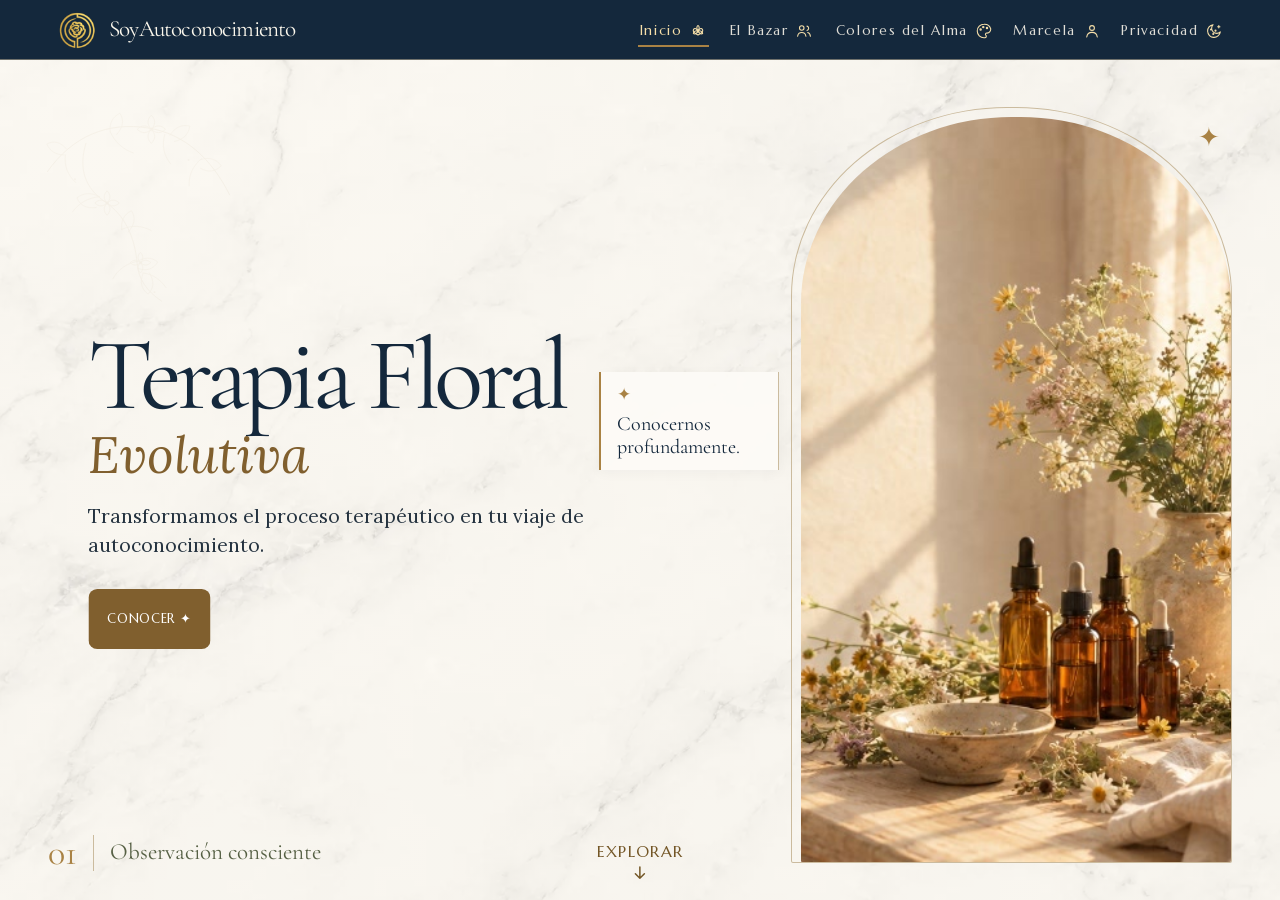
==== commit 382d8aa4: "■ soyautoconocimiento: preview from pscndn sample-store (Colores del Alma shop prototype)" ====
--- a/index.html
+++ b/index.html
@@ -31,7 +31,7 @@
   <link rel="stylesheet" href="candidate-refinement.css?v=20261015-editorial-suave-1">
   <link rel="stylesheet" href="psicoandino-ajustes.css?v=20261017-tucontu-altb-16">
   <link rel="stylesheet" href="tucontu-store.css?v=20261104-tienda-1">
-  <link rel="stylesheet" href="tucontu-concepts.css?v=20261104-conceptos-1">
+  <link rel="stylesheet" href="tucontu-colores.css?v=20261104-welcome-1">
 </head>
 <body class="editorial-preview">
   <div class="site-shell">
@@ -107,7 +107,9 @@
         <a class="services-more-mobile" href="#tucontu">EXPLORAR <svg aria-hidden="true" viewBox="0 0 24 24" focusable="false"><path d="M12 4v15m-6-6 6 6 6-6"/></svg></a>
       </section>
 
-      <section class="view view-tucontu has-coming-curtain" id="tucontu" aria-labelledby="tucontu-title" data-active-mode="pieza">
+      <!-- data-builder: "oculto" esconde el creador "Personaliza el tuyo"; "visible" lo vuelve a mostrar (ver tucontu/DESIGN.md) -->
+      <section class="view view-tucontu has-coming-curtain" id="tucontu" aria-labelledby="tucontu-title" data-active-mode="pieza" data-builder="oculto">
+        <div class="ca"></div><!-- prototipo: una sola pantalla -->
         <div class="tucontu-coming-curtain" role="note" aria-label="Colores del Alma está tomando forma. Muy pronto.">
           <p>Colores del Alma está tomando forma.<br><span>Muy pronto.</span></p>
         </div>
@@ -559,9 +561,11 @@
   </dialog>
 
   <script src="tucontu-dialog.js?v=20261008-tucontu-launch-11" defer></script><script src="tucontu-core.js?v=20261007-modal-gallery-2" defer></script><script src="tucontu-builder-core.js?v=20261010-fixed-structure-3" defer></script><script src="tucontu-builder-app.js?v=20261010-fixed-structure-4" defer></script>
-  <script src="tucontu-store.js?v=20261104-tienda-2" defer></script>
-  <script src="tucontu-concepts.js?v=20261104-conceptos-1" defer></script>
-  <script src="privacy-consent.js?v=20261104-tienda-2" defer></script>
+  <script src="tucontu-store.js?v=20261104-colores-1" defer></script>
+  <!-- prototipo: reemplaza a tucontu-colores.js <script src="tucontu-colores.js?v=20261104-welcome-1" defer></script> -->
+  <script src="privacy-consent.js?v=20261104-colores-1" defer></script>
   <script src="qr-count.js" defer></script>
+  <link rel="stylesheet" href="prototipo-colores.css">
+  <script src="prototipo-colores.js" defer></script>
 </body>
 </html>
--- a/tucontu-colores.css
+++ b/tucontu-colores.css
@@ -0,0 +1,281 @@
+/* ==========================================================
+   COLORES DEL ALMA · DISEÑO POR DEFECTO (tucontu-colores.js)
+   Todo vive bajo #tucontu[data-tc] o .tc-detail. Sin JavaScript
+   no se aplica y la sección queda como antes. Móvil primero
+   (390 px). Paleta y tipografías de Marcela: navy, oro viejo,
+   oliva, papel; Cormorant Garamond, Marcellus, Lora.
+   ========================================================== */
+
+:root {
+  --tc-ink: #2b2620;
+  --tc-muted: #5b5247;
+  --tc-paper: #fdfbf7;
+  --tc-linen: #f6f1e6;
+  --tc-edge: #ddd1ba;
+  --tc-gold: #805f2e;
+  --tc-wa: #2d4c3b;
+  --tc-wa-hover: #233c2f;
+  --tc-navy: #14283c;
+  --tc-arch: 50% 50% .5rem .5rem / 22% 22% .5rem .5rem;
+  --tc-tap: 2.75rem;                /* 44 px: objetivo táctil mínimo */
+  --tc-gutter: 1rem;
+  --tc-ease: cubic-bezier(.22, 1, .36, 1);
+  --tc-display: 'Cormorant Garamond', Georgia, serif;
+  --tc-label: 'Marcellus', Georgia, serif;
+  --tc-body: 'Lora', Georgia, serif;
+}
+
+/* ---------- La sección: se oculta la versión anterior y queda este diseño ---------- */
+#tucontu[data-tc] { height: calc(100dvh - var(--header-height, 4.1875rem)); min-height: 0 !important; overflow: hidden; background: var(--tc-paper); }
+/* Doble #tucontu: gana a las reglas con !important de la versión anterior. */
+#tucontu#tucontu[data-tc] > :not(.tc-root):not(.tucontu-coming-curtain) { display: none !important; }
+#tucontu[data-tc] > .tucontu-coming-curtain { z-index: 5; }
+#tucontu .tc-root {
+  position: absolute; inset: 0; z-index: 1;
+  display: flex; flex-direction: column;
+  overflow-x: hidden; overflow-y: auto; -webkit-overflow-scrolling: touch; scroll-behavior: smooth;
+  color: var(--tc-ink); font: 400 1rem/1.6 var(--tc-body);
+  background: var(--tc-paper);
+}
+#tucontu .tc-root *, .tc-detail * { box-sizing: border-box; }
+#tucontu .tc-root :focus-visible, .tc-detail :focus-visible { outline: .1875rem solid var(--tc-gold); outline-offset: .1875rem; }
+
+/* ---------- Comunes ---------- */
+.tc-eyebrow { margin: 0; font: 400 .875rem/1.3 var(--tc-label); letter-spacing: .12em; text-transform: uppercase; color: var(--tc-gold); }
+.tc-display { margin: .1rem 0 0; font: 500 clamp(2.6rem, 11vw, 4.2rem)/1 var(--tc-display); color: var(--tc-navy); }
+.tc-h3 { margin: 0; font: 500 1.75rem/1.1 var(--tc-display); color: var(--tc-navy); }
+.tc-sub { margin: .25rem 0 0; color: var(--tc-muted); }
+.tc-fine { margin: 0; font-size: .875rem; color: var(--tc-muted); }
+.tc-price { margin: 0; font: italic 400 1.0625rem/1.4 var(--tc-body); }
+.tc-price.is-ask { color: var(--tc-muted); }
+.tc-empty { padding: 2rem var(--tc-gutter); }
+
+.tc-primary, .tc-secondary, .tc-order, .tc-choose, .tc-link {
+  display: inline-flex; align-items: center; justify-content: center; gap: .45rem;
+  min-height: var(--tc-tap); padding: .65rem 1.15rem; border-radius: 999px;
+  font: 400 .9375rem/1.2 var(--tc-label); letter-spacing: .08em; text-transform: uppercase;
+  text-decoration: none; cursor: pointer; transition: background-color .2s ease, color .2s ease;
+}
+.tc-primary { border: 0; background: var(--tc-navy); color: #fbf7ec; }
+.tc-primary:hover { background: #233d55; }
+.tc-secondary { border: .0625rem solid var(--tc-gold); background: var(--tc-paper); color: var(--tc-gold); }
+.tc-secondary:hover { background: #f3ece0; }
+.tc-link { border: 0; background: transparent; color: var(--tc-gold); padding-inline: .5rem; text-decoration: underline; text-underline-offset: .3em; text-transform: none; letter-spacing: .02em; font-size: 1rem; }
+.tc-order { border: 0; background: var(--tc-wa); color: #fff; }
+.tc-order:hover { background: var(--tc-wa-hover); }
+.tc-wa-mark { width: 1.1rem; height: 1.1rem; flex: none; background: currentColor; -webkit-mask: url("data:image/svg+xml,%3Csvg xmlns='http://www.w3.org/2000/svg' viewBox='0 0 24 24'%3E%3Cpath d='M20.5 11.7a8.5 8.5 0 0 1-12.6 7.4L3 20l.9-4.7a8.5 8.5 0 1 1 16.6-3.6Z'/%3E%3C/svg%3E") center / contain no-repeat; mask: url("data:image/svg+xml,%3Csvg xmlns='http://www.w3.org/2000/svg' viewBox='0 0 24 24'%3E%3Cpath d='M20.5 11.7a8.5 8.5 0 0 1-12.6 7.4L3 20l.9-4.7a8.5 8.5 0 1 1 16.6-3.6Z'/%3E%3C/svg%3E") center / contain no-repeat; }
+
+/* Elegir una pieza: botón con estado (aria-pressed), con texto y marca, nunca solo color */
+.tc-choose { border: .0625rem solid #fbf7ec; background: transparent; color: #fff; }
+.tc-check { display: none; }
+[aria-pressed="true"] > .tc-check { display: inline; }
+.tc-choose[aria-pressed="true"] { background: #fbf7ec; color: var(--tc-navy); }
+.tc-detail-choose[aria-pressed="true"] { background: var(--tc-wa); }
+
+.tc-block-head { display: flex; gap: .75rem; align-items: flex-start; padding: 0 var(--tc-gutter); }
+.tc-step { flex: none; display: grid; place-items: center; width: 2rem; height: 2rem; margin: .2rem 0 0; border: .0625rem solid var(--tc-gold); border-radius: 50%; font: 400 1rem/1 var(--tc-label); color: var(--tc-gold); }
+
+/* ==========================================================
+   0 · BIENVENIDA Y VITRINA (tienda/vitrina.json)
+   ========================================================== */
+.tc-welcome { display: grid; gap: 1.25rem; padding: 1.75rem var(--tc-gutter) 2rem; background: var(--tc-linen); }
+.tc-welcome-text { display: grid; gap: .75rem; justify-items: start; }
+.tc-welcome-lead { margin: 0; font: italic 400 1.3rem/1.4 var(--tc-display); color: var(--tc-ink); }
+.tc-welcome-quote { margin: 0; padding: .25rem 0 .25rem 1rem; border-left: .1875rem solid var(--tc-gold); }
+.tc-welcome-quote p { margin: 0; font: 400 1rem/1.6 var(--tc-body); color: var(--tc-ink); }
+.tc-welcome-quote cite { display: block; margin-top: .35rem; font: 400 .875rem var(--tc-label); font-style: normal; letter-spacing: .12em; text-transform: uppercase; color: var(--tc-gold); }
+.tc-welcome-actions { display: flex; flex-wrap: wrap; gap: .6rem; margin-top: .25rem; }
+.tc-welcome-photo { margin: 0; aspect-ratio: 16 / 11; border-radius: var(--tc-arch); overflow: hidden; background: var(--tc-paper); }
+.tc-welcome-photo img { display: block; width: 100%; height: 100%; object-fit: cover; object-position: 50% 45%; }
+
+.tc-vitrina { padding: 1.75rem 0 1.5rem; scroll-margin-top: .5rem; }
+.tc-vitrina:focus, .tc-open:focus { outline: none; }
+.tc-vitrina-head { padding: 0 var(--tc-gutter); }
+.tc-vitrina-grid { display: grid; grid-template-columns: repeat(2, minmax(0, 1fr)); gap: .75rem; margin: 1rem 0 0; padding: 0 var(--tc-gutter); list-style: none; }
+.tc-vitrina-grid li { display: flex; }
+.tc-vcard {
+  display: flex; flex-direction: column; width: 100%; padding: 0; overflow: hidden;
+  border: .0625rem solid var(--tc-edge); border-radius: 1rem; background: #fffdf8;
+  color: var(--tc-ink); font: inherit; text-align: left; cursor: pointer;
+  transition: border-color .2s ease, box-shadow .2s ease;
+}
+.tc-vcard:hover { border-color: var(--tc-gold); box-shadow: 0 .5rem 1.25rem rgba(20, 40, 60, .1); }
+.tc-vcard-media { display: block; aspect-ratio: 4 / 5; margin: .5rem .5rem 0; border-radius: var(--tc-arch); overflow: hidden; background: var(--tc-linen); }
+.tc-vcard-media img { display: block; width: 100%; height: 100%; object-fit: cover; transition: transform .5s var(--tc-ease); }
+.tc-vcard:hover .tc-vcard-media img { transform: scale(1.04); }
+.tc-vcard-body { display: grid; gap: .15rem; padding: .6rem .75rem .8rem; }
+.tc-vcard-label { font: 400 .875rem/1.3 var(--tc-label); letter-spacing: .08em; text-transform: uppercase; color: var(--tc-gold); }
+.tc-vcard-name { font: 500 1.35rem/1.1 var(--tc-display); color: var(--tc-navy); }
+.tc-vcard-cue { margin-top: .3rem; font: 400 .875rem var(--tc-label); letter-spacing: .06em; color: var(--tc-muted); text-decoration: underline; text-underline-offset: .25em; }
+.tc-vcard.is-go { background: var(--tc-navy); border-color: var(--tc-navy); }
+.tc-vcard.is-go .tc-vcard-label { color: #f6dfa9; }
+.tc-vcard.is-go .tc-vcard-name { color: #fff; }
+.tc-vcard.is-go .tc-vcard-cue { color: #f3ede1; }
+
+/* Ficha de una tarjeta de la vitrina */
+.tc-item-photo { position: relative; margin: 0 var(--tc-gutter); aspect-ratio: 4 / 3; border-radius: .75rem; overflow: hidden; background: var(--tc-linen); }
+.tc-item-photo img { display: block; width: 100%; height: 100%; object-fit: cover; }
+.tc-item-photo.is-gift { box-shadow: inset 0 0 0 .0625rem rgba(43, 38, 32, .15); }
+.tc-gift-tag { position: absolute; top: .75rem; left: .75rem; padding: .25rem .7rem; border-radius: 999px; background: rgba(253, 251, 247, .94); font: 400 .875rem/1.4 var(--tc-label); letter-spacing: .1em; text-transform: uppercase; color: var(--tc-navy); }
+.tc-detail-actions .tc-detail-order { width: 100%; min-height: 3.25rem; font-size: 1rem; }
+
+/* ==========================================================
+   1 · APERTURA: qué es TuconTu
+   ========================================================== */
+.tc-open { display: grid; gap: 1rem; padding: 1.5rem var(--tc-gutter) 1.75rem; scroll-margin-top: .5rem; }
+.tc-vitrina + .tc-open { border-top: .0625rem solid var(--tc-edge); }
+.tc-open-text { display: grid; gap: .5rem; }
+.tc-kicker { margin: 0; font: 400 1rem/1.3 var(--tc-label); letter-spacing: .14em; text-transform: uppercase; color: var(--tc-navy); }
+.tc-kicker strong { font-weight: 400; }
+.tc-lead { margin: 0; font: italic 400 1.3rem/1.4 var(--tc-display); color: var(--tc-ink); }
+.tc-tag { margin: 0; font: 400 .875rem var(--tc-label); letter-spacing: .12em; text-transform: uppercase; color: var(--tc-gold); }
+.tc-open-photo { margin: 0; aspect-ratio: 16 / 11; border-radius: var(--tc-arch); overflow: hidden; background: var(--tc-linen); }
+.tc-open-photo img { display: block; width: 100%; height: 100%; object-fit: cover; object-position: 50% 40%; }
+
+/* ==========================================================
+   2 · CATÁLOGO: galería deslizable
+   ========================================================== */
+.tc-pieces { padding: 1.5rem 0 1.25rem; border-top: .0625rem solid var(--tc-edge); }
+.tc-track {
+  display: flex; gap: .625rem; margin: 1rem 0 0; padding: 0 var(--tc-gutter); list-style: none;
+  scroll-padding-inline: var(--tc-gutter); overflow-x: auto; scroll-snap-type: x mandatory;
+  overscroll-behavior-x: contain; scrollbar-width: none;
+}
+.tc-track::-webkit-scrollbar { display: none; }
+.tc-slide { position: relative; flex: 0 0 82%; aspect-ratio: 4 / 5; max-height: 34rem; scroll-snap-align: start; border-radius: 1.25rem; overflow: hidden; background: var(--tc-linen); }
+.tc-slide-photo { position: absolute; inset: 0; width: 100%; height: 100%; object-fit: cover; }
+.tc-slide-caption {
+  position: absolute; inset: auto 0 0 0; display: grid; justify-items: start; gap: .2rem;
+  padding: 3.5rem 1rem 1rem; color: #fff;
+  background: linear-gradient(rgba(20, 40, 60, 0), rgba(20, 40, 60, .8) 40%, rgba(20, 40, 60, .92));
+}
+.tc-slide-eyebrow { margin: 0; font: 400 .875rem var(--tc-label); letter-spacing: .12em; text-transform: uppercase; color: #f6dfa9; }
+.tc-slide-name { margin: 0; font: 500 2rem/1.05 var(--tc-display); color: #fff; }
+.tc-slide-price { margin: 0 0 .5rem; font: italic 400 1rem var(--tc-body); color: #f3ede1; }
+.tc-slide-actions { display: flex; flex-wrap: wrap; gap: .5rem; }
+.tc-open-detail { background: #fbf7ec; border-color: #fbf7ec; color: var(--tc-navy); }
+.tc-open-detail:hover { background: #fff; }
+.tc-controls { display: flex; align-items: center; justify-content: center; gap: 1.25rem; padding: .75rem var(--tc-gutter) 0; }
+.tc-nav { width: 3rem; height: 3rem; flex: none; border: .0625rem solid var(--tc-edge); border-radius: 50%; background: var(--tc-paper); color: var(--tc-navy); font-size: 1.2rem; cursor: pointer; }
+.tc-nav:disabled { opacity: .35; cursor: default; }
+.tc-count { min-width: 4.5rem; text-align: center; font: 400 .9375rem var(--tc-label); letter-spacing: .08em; }
+
+/* ==========================================================
+   3 · COLORES DE ALGODÓN
+   ========================================================== */
+.tc-colors { padding: 1.5rem 0 1.25rem; border-top: .0625rem solid var(--tc-edge); }
+.tc-color-count { display: inline-block; padding: 0 .5rem; border-radius: 999px; background: var(--tc-linen); font: 400 .875rem/1.6 var(--tc-label); letter-spacing: .06em; color: var(--tc-ink); white-space: nowrap; }
+.tc-swatches { display: grid; grid-template-columns: repeat(3, minmax(0, 1fr)); gap: .5rem; padding: 1rem var(--tc-gutter) 0; }
+.tc-swatch {
+  position: relative; display: grid; justify-items: center; align-content: start; gap: .1rem;
+  min-height: 6rem; padding: .6rem .25rem .5rem; border: .0625rem solid var(--tc-edge); border-radius: .875rem;
+  background: #fffdf8; color: var(--tc-ink); font: inherit; text-align: center; cursor: pointer;
+}
+.tc-swatch:hover { border-color: var(--tc-gold); }
+.tc-swatch-dot { display: block; width: 2.5rem; height: 2.5rem; margin-bottom: .2rem; border-radius: 50%; background: var(--dot); box-shadow: inset 0 0 0 .0625rem rgba(43, 38, 32, .25); }
+.tc-swatch-code { font: 400 .875rem/1.2 var(--tc-label); letter-spacing: .06em; }
+.tc-swatch-name { font-size: .875rem; line-height: 1.2; color: var(--tc-muted); }
+/* Elegido: borde doble, número de orden y fondo; el estado también se dice con aria-pressed */
+.tc-swatch[aria-pressed="true"] { border: .1875rem solid var(--tc-navy); padding: .475rem .125rem .375rem; background: var(--tc-linen); }
+.tc-swatch-order:empty { display: none; }
+.tc-swatch-order { position: absolute; top: .3rem; left: .3rem; display: grid; place-items: center; width: 1.5rem; height: 1.5rem; border-radius: 50%; background: var(--tc-navy); color: #fff; font: 400 .875rem/1 var(--tc-label); }
+.tc-swatch[aria-disabled="true"] { opacity: .55; cursor: not-allowed; }
+.tc-color-status { min-height: 1.6em; margin: .75rem 0 .25rem; padding: 0 var(--tc-gutter); font-size: .9375rem; color: var(--tc-navy); }
+.tc-colors > .tc-fine { padding: 0 var(--tc-gutter); }
+.tc-builder { padding: 1rem var(--tc-gutter) 0; }
+
+/* Más de TuconTu (palabras de Marcela) */
+.tc-more { display: grid; justify-items: center; gap: .75rem; padding: 1.5rem var(--tc-gutter) 2rem; text-align: center; background: var(--tc-linen); }
+.tc-history p { margin: 0 0 .4rem; font: italic 400 1.2rem/1.45 var(--tc-display); }
+.tc-more-links { display: flex; flex-wrap: wrap; justify-content: center; gap: .25rem 1rem; }
+
+/* ==========================================================
+   4 · BARRA INFERIOR (siempre visible): lo elegido y el pedido
+   ========================================================== */
+.tc-bar {
+  position: sticky; bottom: 0; z-index: 3; margin-top: auto;
+  display: flex; align-items: center; gap: .6rem;
+  margin-inline: .5rem; padding: .55rem .55rem calc(.55rem + env(safe-area-inset-bottom)) .9rem;
+  border: .0625rem solid var(--tc-edge); border-bottom: 0; border-radius: 1rem 1rem 0 0;
+  background: rgba(253, 251, 247, .98); box-shadow: 0 -.5rem 1.5rem rgba(20, 40, 60, .14);
+}
+.tc-bar { transition: transform .35s var(--tc-ease), opacity .25s ease, visibility 0s; }
+.tc-bar.is-away { transform: translateY(110%); opacity: 0; visibility: hidden; transition: transform .35s var(--tc-ease), opacity .25s ease, visibility 0s .35s; }
+.tc-bar-text { display: grid; min-width: 0; flex: 1 1 auto; line-height: 1.3; }
+.tc-bar-piece { font: 400 .9375rem var(--tc-label); letter-spacing: .03em; white-space: nowrap; overflow: hidden; text-overflow: ellipsis; }
+.tc-bar-line { display: flex; align-items: center; gap: .35rem; min-width: 0; }
+.tc-bar-dots { display: inline-flex; flex: none; }
+.tc-bar-dot { width: .95rem; height: .95rem; margin-right: -.25rem; border-radius: 50%; background: var(--dot); box-shadow: 0 0 0 .125rem #fff, inset 0 0 0 .0625rem rgba(43, 38, 32, .25); }
+.tc-bar-dots:not(:empty) { margin-right: .3rem; }
+.tc-bar-colors { font-size: .875rem; color: var(--tc-muted); overflow: hidden; display: -webkit-box; -webkit-line-clamp: 2; -webkit-box-orient: vertical; }
+.tc-bar .tc-order { flex: none; min-height: 3rem; padding-inline: 1.1rem; }
+
+/* ==========================================================
+   FICHA: hoja inferior en el teléfono, panel lateral en escritorio
+   ========================================================== */
+.tc-detail {
+  inset: auto 0 0 0; width: 100%; max-width: none; max-height: 90dvh; margin: 0; padding: 0; border: 0;
+  border-radius: 1.25rem 1.25rem 0 0; overflow-y: auto; overscroll-behavior: contain;
+  color: var(--tc-ink); background: var(--tc-paper); font: 400 1rem/1.6 var(--tc-body);
+}
+.tc-detail[open] { animation: tc-up .32s var(--tc-ease); }
+.tc-detail::backdrop { background: rgba(20, 40, 60, .55); }
+.tc-detail-shell { display: flex; flex-direction: column; min-height: 100%; }
+.tc-detail-top { position: sticky; top: 0; z-index: 2; display: flex; align-items: center; justify-content: space-between; padding: .5rem .75rem .25rem; background: linear-gradient(var(--tc-paper) 70%, rgba(253, 251, 247, 0)); }
+.tc-grip { width: 2.5rem; height: .3rem; margin-left: calc(50% - 1.25rem - .75rem); border-radius: 999px; background: var(--tc-edge); }
+.tc-detail-close { min-width: var(--tc-tap); min-height: var(--tc-tap); padding: .5rem 1rem; border: .0625rem solid var(--tc-edge); border-radius: 999px; background: var(--tc-paper); color: var(--tc-ink); font: 400 .9375rem/1 var(--tc-label); letter-spacing: .06em; cursor: pointer; }
+.tc-gal-track { display: flex; gap: .5rem; padding: 0 var(--tc-gutter); scroll-padding-inline: var(--tc-gutter); overflow-x: auto; scroll-snap-type: x mandatory; scrollbar-width: none; overscroll-behavior-x: contain; }
+.tc-gal-track::-webkit-scrollbar { display: none; }
+.tc-gal-slide { flex: 0 0 78%; margin: 0; aspect-ratio: 1 / 1; scroll-snap-align: start; border-radius: .75rem; overflow: hidden; background: var(--tc-linen); }
+.tc-gal-slide img { display: block; width: 100%; height: 100%; object-fit: cover; }
+.tc-gal-thumbs { display: flex; gap: .5rem; padding: .6rem var(--tc-gutter) 0; overflow-x: auto; }
+.tc-gal-thumb { flex: none; width: 3.25rem; height: 3.25rem; padding: 0; border: .125rem solid transparent; border-radius: .5rem; overflow: hidden; background: none; cursor: pointer; }
+.tc-gal-thumb img { width: 100%; height: 100%; object-fit: cover; display: block; }
+.tc-gal-thumb[aria-pressed="true"] { border-color: var(--tc-gold); }
+.tc-detail-info { display: grid; gap: .6rem; padding: 1rem var(--tc-gutter) 1.5rem; }
+.tc-detail-info h2 { margin: 0; font: 500 2.1rem/1.05 var(--tc-display); color: var(--tc-navy); }
+.tc-detail-desc p { margin: 0 0 .6rem; }
+.tc-specs { display: grid; grid-template-columns: auto 1fr; gap: .35rem 1rem; margin: 0; }
+.tc-specs dt { font: 400 .875rem/1.5 var(--tc-label); letter-spacing: .06em; color: var(--tc-gold); text-transform: uppercase; }
+.tc-specs dd { margin: 0; }
+.tc-note { margin: 0; padding: .6rem .8rem; border-left: .1875rem solid var(--tc-gold); background: var(--tc-linen); }
+.tc-detail-actions { position: sticky; bottom: 0; z-index: 2; display: grid; gap: .4rem; padding: .75rem var(--tc-gutter) calc(.75rem + env(safe-area-inset-bottom)); background: var(--tc-paper); border-top: .0625rem solid var(--tc-edge); text-align: center; }
+.tc-detail-actions .tc-primary { width: 100%; min-height: 3.25rem; font-size: 1rem; }
+
+@keyframes tc-up { from { transform: translateY(100%); } }
+@keyframes tc-side { from { transform: translateX(100%); } }
+@media (prefers-reduced-motion: reduce) {
+  .tc-detail[open] { animation: none !important; }
+  .tc-bar, .tc-bar.is-away, .tc-vcard-media img { transition: none !important; }
+  #tucontu .tc-root, .tc-track, .tc-gal-track { scroll-behavior: auto !important; }
+}
+
+/* ==========================================================
+   PANTALLAS MEDIANAS Y ESCRITORIO: mismas ideas, más aire
+   ========================================================== */
+@media (min-width: 40rem) {
+  .tc-swatches { grid-template-columns: repeat(auto-fill, minmax(7.5rem, 1fr)); }
+  .tc-slide { flex-basis: min(22rem, 46%); }
+}
+@media (min-width: 64rem) {
+  :root { --tc-gutter: 2rem; }
+  #tucontu[data-tc] { height: calc(100dvh - var(--header-height, 4.6875rem)); }
+  .tc-open, .tc-pieces > .tc-block-head, .tc-colors > *, .tc-more > *, .tc-vitrina > * { width: 100%; max-width: 72rem; margin-inline: auto; }
+  .tc-welcome { grid-template-columns: minmax(0, 1fr) minmax(0, 30rem); align-items: center; gap: 3rem; padding-block: 2.5rem; padding-inline: max(var(--tc-gutter), calc((100% - 72rem) / 2 + var(--tc-gutter))); }
+  .tc-welcome-lead { font-size: 1.6rem; }
+  .tc-welcome-quote p { font-size: 1.0625rem; }
+  .tc-welcome-photo { aspect-ratio: 1 / 1; max-height: calc(100dvh - 14rem); }
+  .tc-vitrina { padding-block: 2.5rem 2rem; }
+  .tc-vitrina-grid { grid-template-columns: repeat(4, minmax(0, 1fr)); gap: 1.25rem; }
+  .tc-vcard-name { font-size: 1.6rem; }
+  .tc-open { grid-template-columns: minmax(0, 1fr) minmax(0, 26rem); align-items: center; gap: 3rem; padding-block: 2.5rem; }
+  .tc-open-photo { aspect-ratio: 4 / 5; max-height: calc(100dvh - 14rem); }
+  .tc-lead { font-size: 1.5rem; }
+  .tc-track { padding-inline: max(var(--tc-gutter), calc((100% - 72rem) / 2 + var(--tc-gutter))); scroll-padding-inline: max(var(--tc-gutter), calc((100% - 72rem) / 2 + var(--tc-gutter))); }
+  .tc-slide { flex-basis: min(20rem, 26%); }
+  .tc-swatches { grid-template-columns: repeat(8, minmax(0, 1fr)); }
+  .tc-bar { width: min(44rem, calc(100% - 4rem)); margin-inline: auto; margin-bottom: 1rem; border-bottom: .0625rem solid var(--tc-edge); border-radius: 1rem; padding-bottom: .55rem; }
+  .tc-detail { inset: 0 0 0 auto; width: min(30rem, 100%); height: 100%; max-height: none; border-radius: 1.25rem 0 0 1.25rem; }
+  .tc-detail[open] { animation-name: tc-side; }
+  .tc-grip { visibility: hidden; }
+}
--- a/prototipo-colores.css
+++ b/prototipo-colores.css
@@ -0,0 +1,52 @@
+/* Prototipo: Colores del Alma en una sola pantalla, sin scroll vertical. */
+.ca{--ca-ink:#1c2430;--ca-gold:#a17b3e;--ca-soft:#556070;--ca-paper:#f3f0ea;height:100%;display:grid;grid-template-rows:auto minmax(0,1fr) auto;grid-template-columns:minmax(0,1fr);gap:10px;padding:12px 16px;max-width:560px;margin:auto;color:var(--ca-ink);font:15px/1.4 Lora,Georgia,serif}
+.ca *{box-sizing:border-box;margin:0}
+.ca button{font:inherit;color:inherit;background:none;border:0;cursor:pointer}
+.ca-head{display:flex;align-items:center;gap:10px;min-height:40px}
+.ca-head h2{font:500 28px 'Cormorant Garamond',Cormorant,serif;color:var(--ca-gold);flex:1}
+.ca-back{font-size:28px;width:32px}
+.ca-mini{padding:4px 12px;border:1px solid var(--ca-gold);border-radius:999px;font-size:13px;view-transition-name:ca-linea}
+.ca-main{min-height:0;display:flex;flex-direction:column;gap:8px}
+.ca-rotulo{font:400 12px Marcellus,Georgia,serif;letter-spacing:.16em;text-transform:uppercase;color:var(--ca-gold)}
+.ca-nota{font-size:13px;color:var(--ca-soft)}
+.ca-cta{display:flex;gap:10px}
+.ca .ca-btn{flex:1;padding:12px 22px;border-radius:999px;background:var(--ca-gold);color:#fff;font-weight:600;text-align:center;text-decoration:none}
+.ca-row{display:flex;justify-content:space-between;align-items:center;gap:10px}
+.ca-row b{font:500 26px 'Cormorant Garamond',Cormorant,serif}
+.ca-row .ca-btn{flex:0 0 auto}
+
+/* el estante: las líneas se deslizan; la siguiente se asoma */
+.ca-rail{flex:1;min-height:0;display:flex;overflow-x:auto;scroll-snap-type:x mandatory;gap:12px;scrollbar-width:none;margin:0 -16px;padding:0 16px;scroll-padding:0 16px}
+.ca-linea{flex:0 0 84%;scroll-snap-align:start;display:flex;flex-direction:column;gap:6px;min-height:0;padding:10px;border:1px solid #a17b3e33;border-radius:18px;background:#fffc}
+.ca-foto{position:relative;flex:1;min-height:0;display:flex}
+.ca-foto img,.ca-muestra{flex:1;min-height:0;width:100%;object-fit:cover;border-radius:999px 999px 12px 12px;background:var(--ca-paper)}
+.ca-muestra{position:relative;display:flex;justify-content:center;padding-top:8%}
+.ca .ca-ver{position:absolute;right:10px;bottom:10px;padding:6px 12px;border-radius:999px;background:#fffd;font-size:12px}
+.ca .ca-link{font-size:13px;color:var(--ca-gold);text-decoration:underline;text-underline-offset:3px}
+.ca-muestra i{width:10px;border-radius:10px;background:repeating-linear-gradient(var(--ca-gold) 0 6px,#c8a15a88 6px 12px)}
+.ca-muestra small{position:absolute;bottom:8px;font-size:11px;color:var(--ca-soft)}
+
+/* Gift Cards: un estante más bajo y quieto */
+.ca-gifts{display:flex;gap:10px;overflow-x:auto;scrollbar-width:none;margin:0 -16px;padding:4px 16px}
+.ca .ca-gifts button{flex:0 0 auto;display:flex;align-items:center;gap:8px;padding:4px 14px 4px 4px;border:1px solid #a17b3e33;border-radius:999px;color:var(--ca-ink);text-decoration:none;font-size:13px}
+.ca-gifts img{width:34px;height:34px;border-radius:50%;object-fit:cover}
+
+.ca-dots{flex:1;min-height:0;display:grid;grid-template-columns:repeat(6,1fr);align-content:center;gap:10px}
+.ca-dot{aspect-ratio:1;border-radius:50%;border:2px solid #0002!important}
+.ca-dot[aria-pressed=true]{border-color:var(--ca-gold)!important;transform:scale(1.12)}
+/* la hoja: sube desde abajo; su contenido se lee entero o se desliza a los lados */
+.ca-hoja{margin:auto auto 0;width:100%;max-width:560px;max-height:92dvh;border:0;border-radius:20px 20px 0 0;background:#f3f0ea;color:#1c2430;padding:18px 16px max(18px,env(safe-area-inset-bottom));font:14px/1.45 Lora,Georgia,serif}
+.ca-hoja::backdrop{background:#0009}
+.ca-hoja p{margin:6px 0}
+.ca-hoja h3{font:500 30px 'Cormorant Garamond',Cormorant,serif;color:#a17b3e}
+.ca-hoja video{width:100%;max-height:34dvh;border-radius:12px;background:#000;margin:8px 0}
+.ca-hoja .ca-lema{font-style:italic;color:#a17b3e}
+.ca-cerrar{position:absolute;right:12px;top:10px;font-size:18px;background:none;border:0}
+.ca-galeria{display:flex;overflow-x:auto;scroll-snap-type:x mandatory;gap:10px}
+.ca-galeria img{flex:0 0 100%;height:72dvh;object-fit:cover;border-radius:14px;scroll-snap-align:center}
+::view-transition-group(*){animation-duration:.45s;animation-timing-function:cubic-bezier(.2,.8,.2,1)}
+
+/* dentro del sitio: la sección muestra solo el prototipo */
+#tucontu:has(>.ca){height:calc(100dvh - var(--header-height,4.1875rem));min-height:0!important;overflow:hidden}
+#tucontu#tucontu#tucontu:has(>.ca)>:not(.ca){display:none!important}
+#tucontu>.ca{position:absolute;inset:0;height:auto}
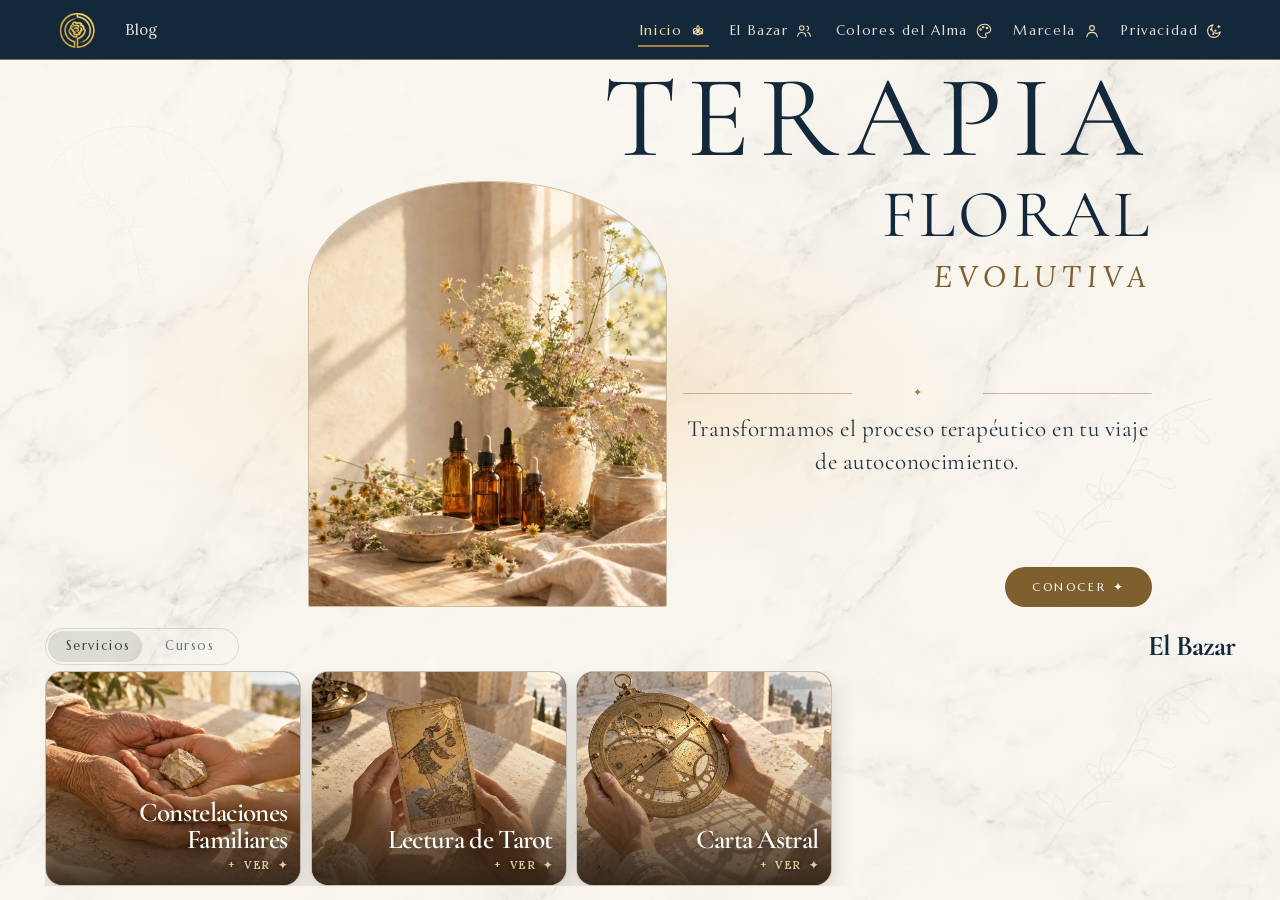
==== commit f8ee8cae: "preview: inicio en dos, blog en modo lectura, bazar y Gift Cards Co-Authored-By: Claude Opus 5.5 <no" ====
--- a/index.html
+++ b/index.html
@@ -20,12 +20,12 @@
   <link rel="preload" href="marble-white.webp" as="image" type="image/webp">
   <link rel="stylesheet" href="preview.css?v=20261015-editorial-suave-1">
   <link rel="stylesheet" href="tucontu-builder.css?v=20261015-editorial-suave-1">
-  <script src="../data.js?v=20261010-marcela-copy-builder-2" defer></script>
+  <script src="../data.js?v=20261117-bazar-1" defer></script>
   <script src="collision-geometry.js" defer></script>
   <script src="contact-links.js?v=20261104-tienda-1" defer></script>
   <script src="dialog-close.js?v=20260930-native-close" defer></script>
   <script src="viewport-experience.js?v=20261010-layered-core-1" defer></script>
-  <script src="preview.js?v=20261104-tienda-1" defer></script>
+  <script src="preview.js?v=20261117-inicio-en-dos-4" defer></script>
   <link rel="stylesheet" href="privacy-consent.css?v=20261008-preferences-1">
   <link rel="stylesheet" href="candidate-responsive.css?v=20261013-menu-overlay-1">
   <link rel="stylesheet" href="candidate-refinement.css?v=20261015-editorial-suave-1">
@@ -41,6 +41,7 @@
         <img src="assets/logo-display.png" alt="">
         <span class="brand-lines"><strong>SoyAutoconocimiento</strong></span>
       </a>
+      <button class="blog-open" type="button" aria-label="Blog">Blog</button>
       <button class="menu-toggle" id="menu-toggle" type="button" aria-controls="main-nav" aria-expanded="false" aria-label="Abrir menú"><span class="menu-icon" aria-hidden="true"><span></span><span></span><span></span></span><span class="menu-label">Menú</span></button>
       <nav class="main-nav" id="main-nav" aria-label="Navegación principal">
         <a href="#inicio" data-link="inicio" aria-label="Inicio"><svg class="nav-symbol" aria-hidden="true" viewBox="0 0 24 24"><path d="M12 12c-1-3.3-4.8-4.4-6.1-1.8-1.1 2.1.7 4.2 6.1 7.1 5.4-2.9 7.2-5 6.1-7.1C16.8 7.6 13 8.7 12 12Z"/><path d="M12 12c-2.3-2.6-1.8-6.5 0-7.2 1.9.7 2.3 4.6 0 7.2Zm0 0c3.3-1 6.5 1.3 6.2 3.3-1.6 1.2-4.9-.1-6.2-3.3Zm0 0c-1 3.3-4.6 4.9-6.2 3.3-.3-2 2.9-4.3 6.2-3.3Z"/><circle cx="12" cy="12" r="1.1"/></svg><span>Inicio</span></a>
@@ -56,7 +57,7 @@
         <div class="view-inner home-layout">
           <div class="home-copy">
             <div class="home-copy-main">
-              <h1 id="home-title">Terapia Floral</h1>
+              <h1 id="home-title"><span class="t-terapia">Terapia</span> <span class="t-floral">Floral</span></h1>
               <p class="home-lead" id="home-lead"><em>Evolutiva</em></p>
               <p class="home-body">Transformamos el proceso terapéutico en tu viaje de autoconocimiento.</p>
               <div class="home-actions">
@@ -89,7 +90,7 @@
           </article>
           <div class="section-heading">
             <div class="section-heading-row">
-              <h2 id="services-title">Servicios y Cursos</h2>
+              <h2 id="services-title">El Bazar</h2>
               <span class="section-heading-star" aria-hidden="true">✦</span>
               <span class="eyebrow">El Bazar</span>
             </div>
@@ -434,6 +435,7 @@
       </section>
     </main>
 
+    <article class="lectura" aria-label="Lecturas" hidden></article>
     <footer class="journey-footer" aria-label="Avanzar por el sitio">
       <div class="journey-position"><span id="journey-number">01 / 03</span><span class="position-rule" aria-hidden="true"></span><span id="journey-name">El camino</span><details class="layout-audit" id="layout-audit" hidden><summary class="layout-collision-status" id="layout-collision-status" role="status" aria-live="polite" aria-atomic="true">Checking layout…</summary><ul class="layout-collision-details" id="layout-collision-details"></ul></details></div>
       <div class="journey-controls"><button id="page-prev" type="button" aria-label="Sección anterior">←</button><button id="page-next" type="button" aria-label="Sección siguiente">→</button></div>
@@ -567,5 +569,7 @@
   <script src="qr-count.js" defer></script>
   <link rel="stylesheet" href="prototipo-colores.css">
   <script src="prototipo-colores.js" defer></script>
+  <link rel="stylesheet" href="inicio-en-dos.css">
+  <script src="blog.js" defer></script>
 </body>
 </html>
--- a/prototipo-colores.css
+++ b/prototipo-colores.css
@@ -27,9 +27,13 @@
 .ca-muestra small{position:absolute;bottom:8px;font-size:11px;color:var(--ca-soft)}
 
 /* Gift Cards: un estante más bajo y quieto */
-.ca-gifts{display:flex;gap:10px;overflow-x:auto;scrollbar-width:none;margin:0 -16px;padding:4px 16px}
-.ca .ca-gifts button{flex:0 0 auto;display:flex;align-items:center;gap:8px;padding:4px 14px 4px 4px;border:1px solid #a17b3e33;border-radius:999px;color:var(--ca-ink);text-decoration:none;font-size:13px}
-.ca-gifts img{width:34px;height:34px;border-radius:50%;object-fit:cover}
+/* Gift Cards: una franja delgada, como las tarjetas del bazar (imagen y nombre encima);
+   el borde derecho se desvanece: hay más; al final, el relleno deja ver la última entera */
+.ca-gifts{display:flex;gap:8px;overflow-x:auto;scroll-snap-type:x mandatory;scrollbar-width:none;margin:0 -16px;padding:2px 48px 2px 16px;scroll-padding:0 16px;-webkit-mask-image:linear-gradient(to right,#000 calc(100% - 48px),transparent);mask-image:linear-gradient(to right,#000 calc(100% - 48px),transparent)}
+.ca .ca-gifts button{position:relative;isolation:isolate;flex:0 0 46%;height:76px;display:flex;align-items:flex-end;justify-content:flex-end;padding:0 12px 7px;overflow:hidden;border:1px solid #a17b3e33;border-radius:14px;color:#fcf8f0;scroll-snap-align:start}
+.ca-gifts img{position:absolute;inset:0;z-index:-2;width:100%;height:100%;object-fit:cover}
+.ca .ca-gifts button::after{content:"";position:absolute;inset:0;z-index:-1;background:linear-gradient(transparent 25%,rgba(20,40,60,.72))} /* azul noche: distinto del dorado del bazar, suave a la vista */
+.ca-gifts span{font:500 17px/1 'Cormorant Garamond',Cormorant,serif;text-align:right}
 
 .ca-dots{flex:1;min-height:0;display:grid;grid-template-columns:repeat(6,1fr);align-content:center;gap:10px}
 .ca-dot{aspect-ratio:1;border-radius:50%;border:2px solid #0002!important}
--- a/inicio-en-dos.css
+++ b/inicio-en-dos.css
@@ -0,0 +1,157 @@
+/* El inicio en una pantalla: 2/3 Terapia Floral (#inicio), 1/3 Servicios y Cursos
+   (#acompanamientos, sin cambiar su lógica). Después, Colores del Alma.
+   Va al final: las hojas anteriores pesan mucho, por eso el selector largo. */
+html body.editorial-preview .stage > #inicio.view {
+  height: 66.667% !important; min-height: 0 !important; overflow: hidden;
+}
+html body.editorial-preview .stage > #acompanamientos.view {
+  height: 33.333% !important; min-height: 0 !important; overflow: hidden;
+  scroll-snap-align: none !important; scroll-snap-stop: normal !important;
+}
+#inicio .view-inner, #acompanamientos .view-inner { height: 100% !important; min-height: 0 !important; }
+
+/* arriba: lo que sobra en 2/3 se va; la foto muestra las flores */
+#inicio .home-note, #inicio .visual-quote, #inicio .visual-mark,
+#inicio .home-more-mobile, #inicio .home-actions .button-outline,
+#acompanamientos .services-more-mobile { display: none !important; }
+
+/* TERAPIA sostiene todo lo de arriba; debajo, a la izquierda el arco; a la derecha
+   FLORAL, EVOLUTIVA, la frase y CONOCER, alineados a la derecha */
+html body.editorial-preview #inicio .home-layout {
+  display: grid !important; grid-template-columns: minmax(0, 1.15fr) minmax(0, 1fr);
+  grid-template-areas: "t t" "v f" "v e" "v b" "v a";
+  grid-template-rows: auto auto auto minmax(0, 1fr) auto;
+  gap: 0 1rem; width: min(64rem, calc(100% - 2rem)) !important; padding: .4rem 0 .8rem !important;
+  justify-items: stretch !important; align-items: stretch !important;
+  height: 100% !important; min-height: 0 !important; max-height: 100% !important;
+}
+html body.editorial-preview #inicio :is(.home-copy, .home-copy-main, #home-title) { display: contents !important; }
+html body.editorial-preview #inicio :is(#home-title > span, .home-lead, .home-body, .home-actions) {
+  position: static !important; margin: 0 !important; transform: none !important; text-align: right !important;
+  justify-self: stretch !important; width: auto !important; max-width: none !important;
+}
+html body.editorial-preview #inicio #home-title > .t-terapia {
+  grid-area: t; text-align: right !important; font-size: min(19.5vw, 13dvh, 9rem) !important;
+  line-height: .9; letter-spacing: .08em; text-transform: uppercase;
+}
+html body.editorial-preview #inicio .t-floral {
+  grid-area: f; align-self: end; font-size: min(10.6vw, 7.5dvh, 5.6rem) !important;
+  line-height: 1; letter-spacing: .05em; text-transform: uppercase; padding-top: .6rem;
+}
+html body.editorial-preview #inicio .home-lead { grid-area: e; font-size: min(6.4vw, 4.2dvh, 2.6rem) !important; line-height: 1.3; }
+html body.editorial-preview #inicio .home-lead em {
+  font: italic 400 .78em Lora, serif !important; text-transform: uppercase; letter-spacing: .2em; /* la itálica verdadera del sitio es Lora */
+}
+html body.editorial-preview #inicio#inicio .home-body { /* doble id: gana a la alineación derecha de arriba */
+  grid-area: b; align-self: center; text-align: center !important; max-width: none !important;
+  font: 400 clamp(1.1rem, 4.8vw, 1.45rem)/1.45 'Cormorant Garamond', serif !important; letter-spacing: .02em;
+}
+/* como un manifiesto: una línea dorada con ✦, del dorado del arco, abre la frase */
+html body.editorial-preview #inicio .home-body::before {
+  content: "✦"; display: block; margin: 0 auto .7rem; font-size: .7rem; color: #a17b3e;
+  background: linear-gradient(#a17b3e88, #a17b3e88) left 50% / 36% 1px no-repeat,
+              linear-gradient(#a17b3e88, #a17b3e88) right 50% / 36% 1px no-repeat;
+}
+/* la luz de la ventana: cae desde el arco sobre el texto */
+html body.editorial-preview #inicio .home-layout::before {
+  content: "" !important; display: block !important; grid-area: 2 / 1 / 6 / 3; position: static !important;
+  background: radial-gradient(ellipse 48% 46% at 40% 50%, rgba(246, 205, 140, .42), rgba(246, 205, 140, .12) 60%, transparent) !important;
+  opacity: 1; pointer-events: none; width: auto !important; height: auto !important; transform: none !important;
+}
+/* CONOCER, lo principal: dorado, delgado */
+html body.editorial-preview #inicio #hero-floral-link {
+  min-height: 0 !important; height: auto !important; padding: .62rem 1.6rem !important; border-radius: 999px !important;
+  font-size: .74rem !important; font-weight: 500 !important; letter-spacing: .22em !important; box-shadow: none !important;
+}
+html body.editorial-preview #inicio .home-actions { grid-area: a; display: flex !important; justify-content: flex-end; }
+html body.editorial-preview #inicio .home-visual {
+  grid-area: v; position: relative !important; inset: auto !important; min-height: 0 !important; height: 100% !important;
+  width: 100% !important; max-width: none !important; margin: 0 !important; transform: none !important; padding-top: .6rem;
+  justify-self: stretch !important; align-self: stretch !important;
+}
+html body.editorial-preview #inicio .arch-frame {
+  position: relative !important; inset: auto !important; width: 100% !important; height: 100% !important;
+  max-width: none !important; max-height: none !important; min-height: 0 !important; margin: 0 !important; transform: none !important;
+}
+html body.editorial-preview #inicio .arch-frame img { position: absolute; inset: 0; width: 100% !important; height: 100% !important; object-fit: cover; object-position: 100% 40% !important; /* la ventana y las flores */ }
+
+/* abajo: título y toggle en una fila, el riel llena el resto */
+html body.editorial-preview #acompanamientos .services-layout {
+  display: grid !important; grid-template-columns: auto auto; grid-template-rows: auto minmax(0, 1fr) auto;
+  align-items: center; justify-content: space-between; gap: .4rem 1rem;
+  padding-block: .5rem !important;
+}
+/* el toggle a la izquierda; el título a la derecha, bajo CONOCER */
+html body.editorial-preview #acompanamientos .category-tabs { grid-area: 1 / 1; }
+html body.editorial-preview #acompanamientos .section-heading { grid-area: 1 / 2; justify-self: end; margin: 0 !important; width: auto !important; }
+html body.editorial-preview #acompanamientos .section-heading h2 { font-size: clamp(1.2rem, 4.5vw, 1.8rem) !important; text-align: right !important; }
+html body.editorial-preview #acompanamientos .section-heading :is(.eyebrow, .section-heading-star) { display: none !important; }
+html body.editorial-preview #acompanamientos .section-heading h2 { white-space: nowrap; }
+/* el toggle: el mismo deslizador, delgado y secundario (salvia / azul agua, no el dorado de CONOCER) */
+html body.editorial-preview #acompanamientos .category-tabs {
+  margin: 0 !important; padding: .14rem !important; border-radius: 999px !important; box-shadow: none !important;
+  background: transparent !important; border-color: rgba(28, 36, 48, .14) !important;
+}
+html body.editorial-preview #acompanamientos .category-tabs::before { inset: .14rem auto .14rem .14rem; width: calc(50% - .14rem); border-radius: 999px; background: rgba(86, 96, 68, .16); box-shadow: none; }
+html body.editorial-preview #acompanamientos:has(#courses-tab[aria-selected="true"]) .category-tabs::before { background: rgba(62, 124, 136, .16); box-shadow: none; }
+html body.editorial-preview #acompanamientos .category-tab { border-radius: 999px !important; font-size: .8rem !important; letter-spacing: .12em !important; color: #6b7280 !important; }
+html body.editorial-preview #acompanamientos #services-tab[aria-selected="true"] { color: #3d4530 !important; }
+html body.editorial-preview #acompanamientos #courses-tab[aria-selected="true"] { color: #2e5d66 !important; }
+html body.editorial-preview #acompanamientos .category-tab { min-width: 0 !important; min-height: 1.9rem !important; padding: .3rem 1.1rem !important; }
+html body.editorial-preview #acompanamientos .service-grid {
+  grid-column: 1 / -1; height: 100%; min-height: 0 !important;
+  display: flex !important; gap: .6rem; overflow-x: auto; overflow-y: hidden !important;
+  scroll-snap-type: x mandatory; padding: 0 !important; scrollbar-width: none;
+  flex-direction: row !important; overflow-x: auto !important; /* Cursos también en riel, no apilado */
+}
+html body.editorial-preview #acompanamientos .service-card {
+  flex: 0 0 clamp(9rem, 44%, 16rem) !important; width: auto !important; align-self: stretch !important; height: 100% !important; min-height: 0 !important;
+  scroll-snap-align: start !important;
+}
+html body.editorial-preview #acompanamientos .service-card-name { font-size: clamp(1.2rem, 5vw, 1.7rem) !important; }
+html body.editorial-preview #acompanamientos .service-card-body { padding: .6rem .8rem !important; gap: .2rem !important; }
+html body.editorial-preview #acompanamientos .service-rail-position { display: none !important; }
+html body.editorial-preview #acompanamientos .service-grid { --fade: 14%; justify-content: flex-start !important;
+  -webkit-mask-image: linear-gradient(to right, transparent, #000 var(--fade), #000 calc(100% - var(--fade)), transparent) !important;
+  mask-image: linear-gradient(to right, transparent, #000 var(--fade), #000 calc(100% - var(--fade)), transparent) !important; }
+html body.editorial-preview #acompanamientos .service-grid.is-at-start {
+  -webkit-mask-image: linear-gradient(to right, #000 calc(100% - var(--fade)), transparent) !important;
+  mask-image: linear-gradient(to right, #000 calc(100% - var(--fade)), transparent) !important; }
+html body.editorial-preview #acompanamientos .service-grid.is-at-end {
+  -webkit-mask-image: linear-gradient(to right, transparent, #000 var(--fade)) !important;
+  mask-image: linear-gradient(to right, transparent, #000 var(--fade)) !important; }
+html body.editorial-preview #acompanamientos .service-grid.is-at-start.is-at-end { -webkit-mask-image: none !important; mask-image: none !important; }
+
+/* el blog: ✎ siempre a mano en el header; al leer, el sitio se aparta y queda quieto */
+.blog-open {
+  flex: none; min-height: 2.75rem; padding: .25rem .35rem; border: 0; background: none; cursor: pointer;
+  color: var(--header-text, #f3ead8); font: inherit; letter-spacing: inherit;
+}
+/* el header: el símbolo, y a su lado Menú y Blog; el nombre se guarda para lectores */
+html body.editorial-preview .site-header { justify-content: flex-start !important; }
+html body.editorial-preview .brand-lines { position: absolute; width: 1px; height: 1px; overflow: hidden; clip-path: inset(50%); }
+html body.editorial-preview .menu-toggle { order: 1; }
+html body.editorial-preview .blog-open { order: 2; }
+html body.editorial-preview .main-nav { order: 3; margin-left: auto; }
+.leyendo .stage, .leyendo .journey-footer { visibility: hidden; }
+.lectura {
+  position: fixed; inset: var(--header-height) 0 0; z-index: 20; overflow-y: auto;
+  padding: .5rem 1rem 3rem; background: #f8f5ec; color: #1c2430; font: 1rem/1.55 Lora, Georgia, serif;
+}
+.lectura > * { max-width: 40rem; margin-inline: auto; }
+.lectura h2, .lectura h3 { font: 500 2rem/1.05 'Cormorant Garamond', serif; color: #a17b3e; margin: .2rem auto; }
+.lectura h3 { font-size: 1.6rem; }
+.lectura img { display: block; width: 100%; max-height: 38dvh; object-fit: cover; border-radius: 1.1rem; margin-bottom: .6rem; }
+.lectura p { margin: .4rem auto; }
+.lectura-meta { font: .8rem Marcellus, serif; letter-spacing: .08em; color: #a17b3e; }
+.lectura-entrada { display: block; width: 100%; text-align: left; padding: 1.1rem 0; border: 0; border-bottom: 1px solid rgba(161, 123, 62, .25); background: none; font: inherit; color: inherit; cursor: pointer; }
+.leyendo .site-header > :not(.blog-open) { pointer-events: none; opacity: .4; }
+/* los nombres solo durante el cambio del blog: la tienda tiene sus propias transiciones */
+.blog-cambia .stage { view-transition-name: sitio; }
+.blog-cambia .lectura { view-transition-name: lectura; }
+::view-transition-old(sitio) { animation: .45s both sitio-aparta; }
+::view-transition-new(sitio) { animation: .45s both reverse sitio-aparta; }
+::view-transition-new(lectura) { animation: .45s both lectura-sube; }
+::view-transition-old(lectura) { animation: .3s both reverse lectura-sube; }
+@keyframes sitio-aparta { to { transform: scale(.9); opacity: 0; } }
+@keyframes lectura-sube { from { transform: translateY(12%); opacity: 0; } }
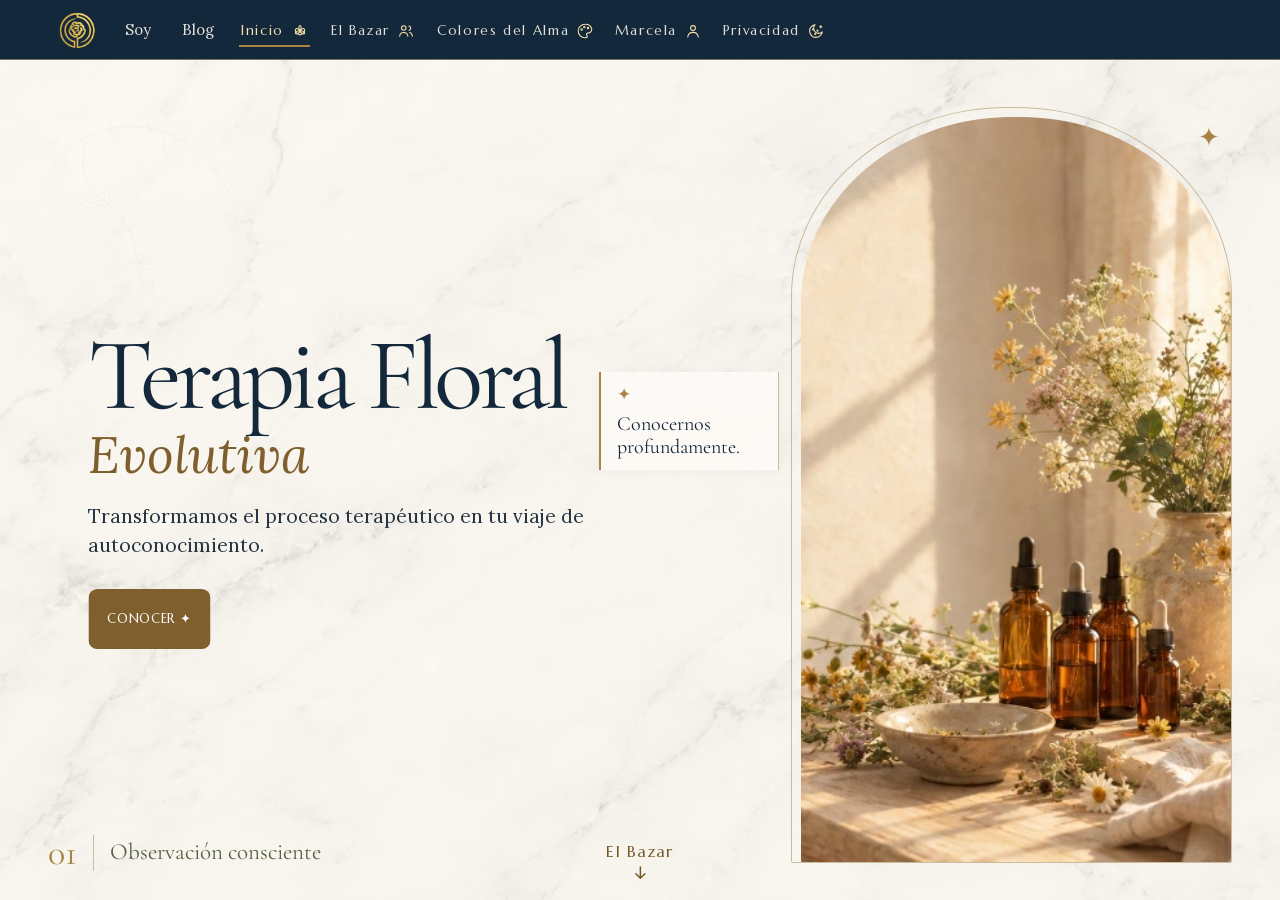
==== commit 29b58e19: "Colores del Alma en un solo layout (entrada e), El Bazar con Sesiones y Cursos, header Soy, Blog y M" ====
--- a/index.html
+++ b/index.html
@@ -18,20 +18,13 @@
   <link rel="preload" href="assets/fonts/lora-latin.woff2" as="font" type="font/woff2" crossorigin>
   <link rel="preload" href="assets/fonts/marcellus-latin.woff2" as="font" type="font/woff2" crossorigin>
   <link rel="preload" href="marble-white.webp" as="image" type="image/webp">
-  <link rel="stylesheet" href="preview.css?v=20261015-editorial-suave-1">
-  <link rel="stylesheet" href="tucontu-builder.css?v=20261015-editorial-suave-1">
+  <link rel="stylesheet" href="sitio.css">
   <script src="../data.js?v=20261117-bazar-1" defer></script>
   <script src="collision-geometry.js" defer></script>
   <script src="contact-links.js?v=20261104-tienda-1" defer></script>
   <script src="dialog-close.js?v=20260930-native-close" defer></script>
   <script src="viewport-experience.js?v=20261010-layered-core-1" defer></script>
   <script src="preview.js?v=20261117-inicio-en-dos-4" defer></script>
-  <link rel="stylesheet" href="privacy-consent.css?v=20261008-preferences-1">
-  <link rel="stylesheet" href="candidate-responsive.css?v=20261013-menu-overlay-1">
-  <link rel="stylesheet" href="candidate-refinement.css?v=20261015-editorial-suave-1">
-  <link rel="stylesheet" href="psicoandino-ajustes.css?v=20261017-tucontu-altb-16">
-  <link rel="stylesheet" href="tucontu-store.css?v=20261104-tienda-1">
-  <link rel="stylesheet" href="tucontu-colores.css?v=20261104-welcome-1">
 </head>
 <body class="editorial-preview">
   <div class="site-shell">
@@ -41,6 +34,7 @@
         <img src="assets/logo-display.png" alt="">
         <span class="brand-lines"><strong>SoyAutoconocimiento</strong></span>
       </a>
+      <button class="soy-open" type="button" aria-label="Soy: quién es Marcela">Soy</button>
       <button class="blog-open" type="button" aria-label="Blog">Blog</button>
       <button class="menu-toggle" id="menu-toggle" type="button" aria-controls="main-nav" aria-expanded="false" aria-label="Abrir menú"><span class="menu-icon" aria-hidden="true"><span></span><span></span><span></span></span><span class="menu-label">Menú</span></button>
       <nav class="main-nav" id="main-nav" aria-label="Navegación principal">
@@ -73,7 +67,7 @@
             <span class="visual-mark" aria-hidden="true">✦</span>
           </div>
         </div>
-        <a class="home-more-mobile" href="#acompanamientos">EXPLORAR <svg aria-hidden="true" viewBox="0 0 24 24" focusable="false"><path d="M12 4v15m-6-6 6 6 6-6"/></svg></a>
+        <a class="home-more-mobile" href="#acompanamientos">El Bazar <svg aria-hidden="true" viewBox="0 0 24 24" focusable="false"><path d="M12 4v15m-6-6 6 6 6-6"/></svg></a>
       </section>
 
       <section class="view view-services" id="acompanamientos" aria-labelledby="services-title">
@@ -84,354 +78,30 @@
             <h2 id="prototype-floral-title">Terapia Floral <em>Evolutiva</em></h2>
             <p>Transformamos el proceso terapéutico en tu viaje de autoconocimiento.</p>
             <div class="prototype-floral-actions">
-              <button class="button button-gold" id="prototype-more-services" type="button">Más servicios <span aria-hidden="true">↓</span></button>
+              <button class="button button-gold" id="prototype-more-services" type="button">Conocer El Bazar <span aria-hidden="true">↓</span></button>
               <button class="button button-outline" id="prototype-go-tucontu" type="button">Colores del Alma <span aria-hidden="true">↗</span></button>
             </div>
           </article>
           <div class="section-heading">
             <div class="section-heading-row">
               <h2 id="services-title">El Bazar</h2>
-              <span class="section-heading-star" aria-hidden="true">✦</span>
-              <span class="eyebrow">El Bazar</span>
             </div>
           </div>
-          <div class="category-tabs" role="tablist" aria-label="Tipo de acompañamiento">
-            <button type="button" class="category-tab is-active" id="services-tab" data-category="services" role="tab" aria-selected="true" aria-controls="service-grid" tabindex="0">Servicios</button>
-            <button type="button" class="category-tab" id="courses-tab" data-category="courses" role="tab" aria-selected="false" aria-controls="service-grid" tabindex="-1">Cursos</button>
-          </div>
-          <div class="service-grid" id="service-grid" role="tabpanel" aria-labelledby="services-tab" tabindex="0" aria-live="polite"></div>
+          <p class="bazar-rotulo">Sesiones</p>
+          <div class="service-grid" id="service-grid" aria-label="Sesiones" tabindex="0" aria-live="polite"></div>
+          <p class="bazar-rotulo bazar-derecha">Cursos</p>
+          <div class="service-grid" id="course-grid" aria-label="Cursos" tabindex="0" aria-live="polite"></div>
           <div class="service-rail-position" id="service-rail-position" aria-label="Posición en la lista">
             <span id="service-rail-count" aria-live="polite">01 / 01</span>
             <span class="service-rail-track" aria-hidden="true"><span id="service-rail-progress"></span></span>
           </div>
         </div>
-        <a class="services-more-mobile" href="#tucontu">EXPLORAR <svg aria-hidden="true" viewBox="0 0 24 24" focusable="false"><path d="M12 4v15m-6-6 6 6 6-6"/></svg></a>
+        <a class="services-more-mobile" href="#tucontu">Colores del Alma <svg aria-hidden="true" viewBox="0 0 24 24" focusable="false"><path d="M12 4v15m-6-6 6 6 6-6"/></svg></a>
       </section>
 
-      <!-- data-builder: "oculto" esconde el creador "Personaliza el tuyo"; "visible" lo vuelve a mostrar (ver tucontu/DESIGN.md) -->
+      <!-- data-builder: "oculto" esconde el creador "Personaliza el tuyo"; "visible" lo vuelve a mostrar (ver ../docs/DESIGN.md) -->
       <section class="view view-tucontu has-coming-curtain" id="tucontu" aria-labelledby="tucontu-title" data-active-mode="pieza" data-builder="oculto">
         <div class="ca"></div><!-- prototipo: una sola pantalla -->
-        <div class="tucontu-coming-curtain" role="note" aria-label="Colores del Alma está tomando forma. Muy pronto.">
-          <p>Colores del Alma está tomando forma.<br><span>Muy pronto.</span></p>
-        </div>
-        <div class="view-inner tucontu-layout">
-          <div class="tucontu-content">
-            <div class="tucontu-heading-row">
-              <span class="eyebrow tucontu-eyebrow">Colores del Alma</span>
-              <h2 id="tucontu-title">TuconTu</h2>
-            </div>
-            <p class="tucontu-intro"><strong>Accesorio para el pelo</strong></p>
-          </div>
-          <div class="tucontu-visual">
-            <figure class="tucontu-piece-photo is-cover-photo"><img id="tucontu-home-photo" src="assets/tucontu/product/img-3332.webp" srcset="assets/tucontu/product/img-3332-display-260.jpg 260w, assets/tucontu/product/img-3332-display-940.jpg 940w" sizes="(max-width: 63.99rem) min(90vw, 24rem), min(38vw, 24rem)" loading="eager" decoding="async" fetchpriority="high" alt="Detalle de un TuconTu con colet negro, cordón dorado, trenza y fibras verdes sobre el cabello."><figcaption id="tucontu-home-caption">Una pieza real TuconTu con colet negro y cordones de diferentes texturas sobre el cabello.</figcaption></figure>
-            <button class="tucontu-gallery-trigger" id="tucontu-gallery-trigger" type="button" aria-controls="tucontu-photos-panel" aria-label="Ver galería de fotografías de TuconTu">
-              <span class="gallery-trigger-icon" aria-hidden="true"><svg viewBox="0 0 24 24" width="13" height="13" fill="none" stroke="currentColor" stroke-width="2" stroke-linecap="round" stroke-linejoin="round"><rect x="3" y="3" width="18" height="18" rx="2" ry="2"/><circle cx="8.5" cy="8.5" r="1.5"/><polyline points="21 15 16 10 5 21"/></svg></span>
-              <span class="label-full">Ver galería</span>
-              <span class="label-short">Ver galería</span>
-            </button>
-          </div>
-          <div class="tucontu-actions">
-            <button class="button button-tucontu-gallery" id="tucontu-gallery-open" type="button" aria-haspopup="dialog" aria-controls="tucontu-gallery-dialog" aria-label="Conocer la historia, las fotografías y el video de TuconTu">Historia y galería</button>
-            <button class="button button-tucontu-create" id="tucontu-create" type="button" aria-haspopup="dialog" aria-controls="tucontu-builder-dialog" hidden>Personaliza el tuyo</button>
-          </div>
-        </div>
-        <dialog class="tucontu-gallery-dialog" id="tucontu-gallery-dialog" aria-labelledby="tucontu-gallery-title">
-          <div class="tucontu-gallery-shell">
-            <header class="tucontu-gallery-header"><div><span class="eyebrow">Archivo vivo</span><h2 id="tucontu-gallery-title">Concepto</h2></div><button class="dialog-close" id="tucontu-gallery-close" type="button" aria-label="Cerrar historia y galería">×</button></header>
-            <div class="tucontu-nav-bar">
-              <div class="category-tabs tucontu-gallery-tabs" id="tucontu-tabs-container" role="tablist" aria-label="Contenido de TuconTu" data-active-mode="pieza">
-                <button id="tucontu-piece-tab" type="button" role="tab" aria-selected="true" aria-controls="tucontu-piece-panel" tabindex="0" class="category-tab is-active" data-gallery-mode="pieza" aria-label="Pieza">
-                  <svg class="tab-glyph" aria-hidden="true" viewBox="0 0 24 24" width="18" height="18" fill="none" stroke="currentColor" stroke-width="1.8" stroke-linecap="round" stroke-linejoin="round"><circle cx="12" cy="7" r="4"/><path d="M12 11v10M9 14l3 3 3-3M9 18l3 3 3-3"/></svg>
-                  <span class="tab-text label-full">Pieza</span>
-                </button>
-                <button id="tucontu-concept-tab" type="button" role="tab" aria-selected="false" aria-controls="tucontu-concept-panel" tabindex="-1" class="category-tab" data-gallery-mode="concepto" aria-label="Concepto">
-                  <svg class="tab-glyph" aria-hidden="true" viewBox="0 0 24 24" width="18" height="18" fill="none" stroke="currentColor" stroke-width="1.8" stroke-linecap="round" stroke-linejoin="round"><path d="M4 19.5A2.5 2.5 0 0 1 6.5 17H20"/><path d="M6.5 2H20v20H6.5A2.5 2.5 0 0 1 4 19.5v-15A2.5 2.5 0 0 1 6.5 2z"/><line x1="8" y1="6" x2="16" y2="6"/><line x1="8" y1="10" x2="14" y2="10"/></svg>
-                  <span class="tab-text label-full">Concepto</span>
-                </button>
-                <button id="tucontu-store-tab" type="button" role="tab" aria-selected="false" aria-controls="tucontu-store-panel" tabindex="-1" class="category-tab" data-gallery-mode="tienda" aria-label="Tienda">
-                  <svg class="tab-glyph" aria-hidden="true" viewBox="0 0 24 24" width="18" height="18" fill="none" stroke="currentColor" stroke-width="1.8" stroke-linecap="round" stroke-linejoin="round"><path d="M5 8h14l-1.2 12.2a1 1 0 0 1-1 .8H7.2a1 1 0 0 1-1-.8Z"/><path d="M9 10V6.5a3 3 0 0 1 6 0V10"/></svg>
-                  <span class="tab-text label-full">Tienda</span>
-                </button>
-                <button id="tucontu-catalog-tab" type="button" role="tab" aria-selected="false" aria-controls="tucontu-catalog-panel" tabindex="-1" class="category-tab" data-gallery-mode="catalogo" aria-label="Personaliza el tuyo">
-                  <svg class="tab-glyph" aria-hidden="true" viewBox="0 0 24 24" width="18" height="18" fill="none" stroke="currentColor" stroke-width="1.8" stroke-linecap="round" stroke-linejoin="round"><path d="M12 2C6.48 2 2 6.48 2 12s4.48 10 10 10c.83 0 1.5-.67 1.5-1.5 0-.39-.15-.74-.39-1.01-.23-.26-.38-.61-.38-.99 0-.83.67-1.5 1.5-1.5H16c3.31 0 6-2.69 6-6 0-4.97-4.48-9-10-9z"/><circle cx="6.5" cy="11.5" r="1.5"/><circle cx="9.5" cy="7.5" r="1.5"/><circle cx="14.5" cy="7.5" r="1.5"/><circle cx="17.5" cy="11.5" r="1.5"/></svg>
-                  <span class="tab-text label-full">Personaliza el tuyo</span>
-                </button>
-              </div>
-              <button class="tucontu-pdf-action-btn" id="tucontu-dossier-open-btn" type="button" aria-haspopup="dialog" aria-controls="tucontu-dossier-dialog" aria-label="Dossier técnico en PDF">
-                <svg class="tab-glyph" aria-hidden="true" viewBox="0 0 24 24" width="17" height="17" fill="none" stroke="currentColor" stroke-width="1.8" stroke-linecap="round" stroke-linejoin="round"><path d="M14 2H6a2 2 0 0 0-2 2v16a2 2 0 0 0 2 2h12a2 2 0 0 0 2-2V8z"/><polyline points="14 2 14 8 20 8"/><line x1="16" y1="13" x2="8" y2="13"/><line x1="16" y1="17" x2="8" y2="17"/></svg>
-                <span class="label-full">Dossier</span>
-              </button>
-            </div>
-
-            <!-- Panel 0: Portada / Pieza (Enfoque directo en el producto) -->
-            <section class="tucontu-gallery-panel tucontu-piece-panel" id="tucontu-piece-panel" role="tabpanel" aria-labelledby="tucontu-piece-tab" data-gallery-panel="pieza"></section>
-
-            <!-- Panel 1: Concepto con paginación integrada (sin scroll) -->
-            <section class="tucontu-gallery-panel tucontu-concept-panel" id="tucontu-concept-panel" role="tabpanel" aria-labelledby="tucontu-concept-tab" data-gallery-panel="concepto" hidden>
-              <div class="concept-reader" id="concept-reader" tabindex="0" aria-label="Lector de Concepto TuconTu">
-                <nav class="concept-stepper" aria-label="Navegación de secciones de Concepto">
-                  <button type="button" class="concept-stepper-btn concept-stepper-prev" id="concept-prev-btn" aria-label="Sección anterior" disabled>
-                    <svg aria-hidden="true" viewBox="0 0 24 24" width="16" height="16" fill="none" stroke="currentColor" stroke-width="2.5"><polyline points="15 18 9 12 15 6"/></svg>
-                    <span class="stepper-btn-label">Anterior</span>
-                  </button>
-
-                  <div class="concept-stepper-track" role="tablist" aria-label="Puntos de ubicación">
-                    <div class="concept-stepper-line" aria-hidden="true">
-                      <div class="concept-stepper-progress" id="concept-stepper-progress" style="width: 0%"></div>
-                    </div>
-                    <button type="button" class="concept-stepper-node is-active" data-concept-step="0" role="tab" aria-selected="true" aria-label="Sección 0: Historia y origen">
-                      <span class="stepper-node-dot"></span>
-                      <span class="stepper-node-label">00 Historia</span>
-                    </button>
-                    <button type="button" class="concept-stepper-node" data-concept-step="1" role="tab" aria-selected="false" aria-label="Sección 1: Ficha descriptiva">
-                      <span class="stepper-node-dot"></span>
-                      <span class="stepper-node-label">01 Ficha</span>
-                    </button>
-                    <button type="button" class="concept-stepper-node" data-concept-step="2" role="tab" aria-selected="false" aria-label="Sección 2: Líneas TuconTu">
-                      <span class="stepper-node-dot"></span>
-                      <span class="stepper-node-label">02 Líneas</span>
-                    </button>
-                    <button type="button" class="concept-stepper-node" data-concept-step="3" role="tab" aria-selected="false" aria-label="Sección 3: Sentido profundo">
-                      <span class="stepper-node-dot"></span>
-                      <span class="stepper-node-label">03 Sentido</span>
-                    </button>
-                    <button type="button" class="concept-stepper-node" data-concept-step="4" role="tab" aria-selected="false" aria-label="Sección 4: Simbología">
-                      <span class="stepper-node-dot"></span>
-                      <span class="stepper-node-label">04 Símbolos</span>
-                    </button>
-                    <button type="button" class="concept-stepper-node" data-concept-step="5" role="tab" aria-selected="false" aria-label="Sección 5: Diosas interiores">
-                      <span class="stepper-node-dot"></span>
-                      <span class="stepper-node-label">05 Diosas</span>
-                    </button>
-                    <button type="button" class="concept-stepper-node" data-concept-step="6" role="tab" aria-selected="false" aria-label="Sección 6: TuconTu como camino">
-                      <span class="stepper-node-dot"></span>
-                      <span class="stepper-node-label">06 Camino</span>
-                    </button>
-                  </div>
-
-                  <button type="button" class="concept-stepper-btn concept-stepper-next" id="concept-next-btn" aria-label="Sección siguiente">
-                    <span class="stepper-btn-label">Siguiente</span>
-                    <svg aria-hidden="true" viewBox="0 0 24 24" width="16" height="16" fill="none" stroke="currentColor" stroke-width="2.5"><polyline points="9 18 15 12 9 6"/></svg>
-                  </button>
-                </nav>
-
-                <div class="concept-slides" id="concept-slides" aria-live="polite">
-                  <!-- Slide 0: Historia y origen de TuconTu -->
-                  <article class="concept-slide is-active" data-concept-index="0" id="concept-slide-0">
-                    <header class="concept-slide-header">
-                      <span class="concept-slide-step">00 · Historia y origen</span>
-                      <h3>El nacimiento de TuconTu</h3>
-                    </header>
-                    <div class="tucontu-history">
-                      <div class="tucontu-history-main">
-                        <p data-write-once>TuconTu nació como un hijo creativo de mi trabajo y de mi propio camino personal.</p>
-                        <p data-write-once>Una amiga me hizo notar que a menudo repetía: «Tú con Tú es la clave».</p>
-                        <p data-write-once>Estar contigo. Volver a ti, reconocerte y elegirte.</p>
-                      </div>
-                      <blockquote class="tucontu-ordinary-quote">
-                        <span class="quote-symbol" aria-hidden="true">✦</span>
-                        <p>«Hacer de lo ordinario algo extraordinario.»</p>
-                        <cite>Santa Teresa de Calcuta</cite>
-                      </blockquote>
-                    </div>
-                  </article>
-
-                  <!-- Slide 1: Ficha descriptiva general -->
-                  <article class="concept-slide" data-concept-index="1" id="concept-slide-1" hidden>
-                    <header class="concept-slide-header">
-                      <span class="concept-slide-step">01 · Ficha descriptiva</span>
-                      <h3>Un momento para estar contigo</h3>
-                    </header>
-                    <p class="concept-slide-lead">TuconTu es un accesorio para el cabello elaborado completamente a mano, creado a partir de una estructura de algodón y un colet, sobre la cual se construye una composición artesanal única e irrepetible.</p>
-                    <div class="tucontu-specs-grid">
-                      <div class="tucontu-spec-item"><strong>Estructura base</strong><span>Algodón</span></div>
-                      <div class="tucontu-spec-item"><strong>Sujeción</strong><span>Colet</span></div>
-                      <div class="tucontu-spec-item"><strong>Composición</strong><span>Trenza · columna · embarrilado · espiral</span></div>
-                      <div class="tucontu-spec-item"><strong>Técnica</strong><span>Trabajo artesanal manual</span></div>
-                      <div class="tucontu-spec-item"><strong>Color</strong><span>Combinación elegida para cada creación</span></div>
-                      <div class="tucontu-spec-item"><strong>Carácter</strong><span>Pieza única e irrepetible</span></div>
-                    </div>
-                  </article>
-
-                  <!-- Slide 2: Líneas TuconTu y Arquetipos -->
-                  <article class="concept-slide" data-concept-index="2" id="concept-slide-2" hidden>
-                    <header class="concept-slide-header">
-                      <span class="concept-slide-step">02 · Líneas TuconTu</span>
-                      <h3>Tres arquetipos, una misma esencia</h3>
-                    </header>
-                    <div class="tucontu-goddess-grid">
-                      <div class="tucontu-goddess-item">
-                        <div class="goddess-header"><strong>PERSÉFONE · 30 cm</strong> <span>Infantil</span></div>
-                        <div class="goddess-role">Despertar de la identidad · La doncella</div>
-                        <p>Sensibilidad, curiosidad y despertar de la identidad. Conservar la inocencia mientras se entra en la propia profundidad.</p>
-                      </div>
-                      <div class="tucontu-goddess-item">
-                        <div class="goddess-header"><strong>AFRODITA · 60 cm</strong> <span>Adulta</span></div>
-                        <div class="goddess-role">Presencia y creatividad · La creadora</div>
-                        <p>Entrar en contacto con la capacidad de crear, vincularse y expresar aquello que vive dentro.</p>
-                      </div>
-                      <div class="tucontu-goddess-item">
-                        <div class="goddess-header"><strong>HÉSTIA · 90 cm</strong> <span>Artesanal</span></div>
-                        <div class="goddess-role">Interioridad y centro · La mujer interior</div>
-                        <p>El regreso al centro, el fuego propio y la capacidad de habitar el propio espacio.</p>
-                      </div>
-                    </div>
-                  </article>
-
-                  <!-- Slide 3: El relato y sentido profundo -->
-                  <article class="concept-slide" data-concept-index="3" id="concept-slide-3" hidden>
-                    <header class="concept-slide-header">
-                      <span class="concept-slide-step">03 · Sentido profundo</span>
-                      <h3>¿Qué sucede cuando volvemos hacia nosotras?</h3>
-                    </header>
-                    <p class="concept-slide-lead">TuconTu nace de una búsqueda personal: entrar en mis propias aguas, mirar mi historia, reconocer las distintas partes de mí. Y descubrir que la belleza nace y se cultiva desde adentro.</p>
-                    <blockquote class="tucontu-doc-quote-block">
-                      <strong>TuconTu: Tú con Tú</strong>
-                      <span>Un pequeño gesto cotidiano que recuerda la importancia de acompañarnos, escucharnos y habitar nuestra propia vida.</span>
-                    </blockquote>
-                  </article>
-
-                  <!-- Slide 4: Lenguaje simbólico -->
-                  <article class="concept-slide" data-concept-index="4" id="concept-slide-4" hidden>
-                    <header class="concept-slide-header">
-                      <span class="concept-slide-step">04 · Estructura simbólica</span>
-                      <h3>La integración de nuestras dimensiones</h3>
-                    </header>
-                    <ul class="tucontu-symbolic-details">
-                      <li><strong>La trenza</strong> <span>Cuerpo · emoción · pensamiento. <em>«No se trata de eliminar partes de nosotras, sino de entrelazarlas.»</em></span></li>
-                      <li><strong>La columna central</strong> <span>Eje y sostén propio cuando la vida se mueve alrededor.</span></li>
-                      <li><strong>El embarrilado</strong> <span>El hilo que envuelve la estructura: vínculos, recorrido y aprendizajes.</span></li>
-                      <li><strong>La espiral</strong> <span>Transformación continua. <em>«Volver no significa retroceder.»</em></span></li>
-                    </ul>
-                  </article>
-
-                  <!-- Slide 5: Diosas y Perséfone -->
-                  <article class="concept-slide" data-concept-index="5" id="concept-slide-5" hidden>
-                    <header class="concept-slide-header">
-                      <span class="concept-slide-step">05 · Las diosas interiores</span>
-                      <h3>De la inocencia a la conciencia</h3>
-                    </header>
-                    <p class="concept-slide-lead">A lo largo de la vida vamos descubriendo distintas partes de nosotras mismas. Madurar no es dejar atrás la niña que fuimos, sino abrazarla con ternura e integrar su espontaneidad con la sabiduría de la experiencia.</p>
-                    <blockquote class="tucontu-doc-quote-block">
-                      <strong>El pasaje sagrado</strong>
-                      <span>«No perder la inocencia al convertirnos en mujeres, sino transformarla en conciencia.»</span>
-                    </blockquote>
-                  </article>
-
-                  <!-- Slide 6: TuconTu como camino -->
-                  <article class="concept-slide" data-concept-index="6" id="concept-slide-6" hidden>
-                    <header class="concept-slide-header">
-                      <span class="concept-slide-step">06 · TuconTu como camino</span>
-                      <h3>Aprender a caminar con nosotras mismas</h3>
-                    </header>
-                    <p class="concept-slide-lead">No necesitamos convertirnos en otra persona. Necesitamos conocernos, reconocer nuestras distintas voces, darles un lugar digno y aprender a caminar en armonía con nosotras mismas.</p>
-                    <div class="concept-closing-card">
-                      <strong>Un símbolo vivo en tu cabello</strong>
-                      <p>Cada pieza tejida a mano custodia tu centro y te devuelve a tu propia presencia.</p>
-                    </div>
-                  </article>
-                </div>
-              </div>
-            </section>
-
-            <!-- Panel: Tienda. Se arma sola desde tienda/productos.json (ver tucontu/DESIGN.md) -->
-            <section class="tucontu-gallery-panel tucontu-store-panel" id="tucontu-store-panel" role="tabpanel" aria-labelledby="tucontu-store-tab" data-gallery-panel="tienda" hidden>
-              <div class="store-shell">
-                <header class="store-header">
-                  <span class="catalog-eyebrow">Colores del Alma</span>
-                  <h3 class="catalog-title" id="store-title">Tienda</h3>
-                  <p class="catalog-lead" id="store-lead"></p>
-                </header>
-                <div class="store-filters" id="store-filters" role="group" aria-label="Colecciones" hidden></div>
-                <p class="visually-hidden" id="store-status" aria-live="polite"></p>
-                <ul class="store-grid" id="store-grid" aria-labelledby="store-title"></ul>
-              </div>
-            </section>
-
-            <!-- Panel: Personaliza tu TuconTu -->
-            <section class="tucontu-gallery-panel tucontu-catalog-panel" id="tucontu-catalog-panel" role="tabpanel" aria-labelledby="tucontu-catalog-tab" data-gallery-panel="catalogo" hidden>
-              <div class="catalog-shell">
-                <header class="catalog-header">
-                  <span class="catalog-eyebrow">Personaliza tu pieza</span>
-                  <h3 class="catalog-title">Personaliza el tuyo</h3>
-                  <p class="catalog-lead">Elige el largo, las fibras y la combinación de colores para encargar tu pieza única tejida a mano.</p>
-                </header>
-
-                <!-- Selector de Fibra (Pills) -->
-                <div class="catalog-fiber-pills" role="radiogroup" aria-label="Tipo de fibra">
-                  <button type="button" class="catalog-fiber-pill is-active" id="catalog-fiber-wool" data-fiber="wool" role="radio" aria-checked="true">
-                    <span class="catalog-fiber-name">Lanas Suaves</span>
-                    <span class="catalog-fiber-count">28 tonos</span>
-                  </button>
-                  <button type="button" class="catalog-fiber-pill" id="catalog-fiber-cotton" data-fiber="cotton" role="radio" aria-checked="false">
-                    <span class="catalog-fiber-name">Hilo de Algodón</span>
-                    <span class="catalog-fiber-count">25 tonos</span>
-                  </button>
-                </div>
-
-                <!-- Sub-barra: Armonías de autor vs Muestrario A-Z -->
-                <div class="catalog-subnav">
-                  <span class="catalog-subnav-label" id="catalog-subnav-label">Armonías de autor (18)</span>
-                  <button type="button" class="catalog-mode-toggle" id="catalog-mode-toggle">Ver muestrario A-Z</button>
-                </div>
-
-                <!-- Contenedor dinámico de Armonías / Muestrario -->
-                <div class="catalog-cards-flow" id="catalog-cards-flow"></div>
-
-                <!-- Barra sutil de encargo TuconTu: espacio mínimo y máxima nobleza -->
-                <div class="catalog-subtle-bar">
-                  <div class="catalog-subtle-config">
-                    <div class="catalog-subtle-lengths" role="radiogroup" aria-label="Largo y arquetipo">
-                      <button type="button" class="catalog-len-chip" data-arch="Perséfone" data-len="30 cm" role="radio" aria-checked="false" title="Perséfone · Infantil (30 cm)">
-                        <span class="len-chip-arch">Perséfone</span> <span class="len-chip-val">30cm</span>
-                      </button>
-                      <button type="button" class="catalog-len-chip is-active" data-arch="Afrodita" data-len="60 cm" role="radio" aria-checked="true" title="Afrodita · Adulta (60 cm)">
-                        <span class="len-chip-arch">Afrodita</span> <span class="len-chip-val">60cm</span>
-                      </button>
-                      <button type="button" class="catalog-len-chip" data-arch="Héstia" data-len="90 cm" role="radio" aria-checked="false" title="Héstia · Sacerdotisa (90 cm)">
-                        <span class="len-chip-arch">Héstia</span> <span class="len-chip-val">90cm</span>
-                      </button>
-                    </div>
-                    <div class="catalog-subtle-summary">
-                      <span class="subtle-sum-piece" id="catalog-order-arch">Afrodita (60 cm)</span>
-                      <span class="subtle-sum-sep">·</span>
-                      <span class="subtle-sum-combo" id="catalog-order-combo">Bosque (L21 + L23 + L15)</span>
-                    </div>
-                  </div>
-                  <a class="catalog-subtle-wa" id="catalog-wa-link" href="#" target="_blank" rel="noopener noreferrer" aria-label="Encargar por WhatsApp a Marcela">
-                    <svg aria-hidden="true" width="14" height="14" viewBox="0 0 24 24" fill="currentColor"><path d="M20.5 11.7a8.5 8.5 0 0 1-12.6 7.4L3 20l.9-4.7a8.5 8.5 0 1 1 16.6-3.6Z"/></svg>
-                    <span>Pedir por WhatsApp ↗</span>
-                  </a>
-                </div>
-              </div>
-            </section>
-
-
-            <!-- Panel 3: Galería (Fotos) -->
-            <section class="tucontu-gallery-panel" id="tucontu-photos-panel" role="tabpanel" data-gallery-panel="galeria" aria-label="Fotografías de TuconTu" hidden>
-              <div class="gallery-topbar">
-                <button type="button" class="gallery-back-btn" id="gallery-back-btn" aria-label="Volver a la portada de TuconTu">
-                  <svg aria-hidden="true" viewBox="0 0 24 24" width="14" height="14" fill="none" stroke="currentColor" stroke-width="2.2" stroke-linecap="round" stroke-linejoin="round"><polyline points="15 18 9 12 15 6"></polyline></svg>
-                  <span>Volver a la portada</span>
-                </button>
-                <button type="button" class="gallery-video-pill-btn" id="gallery-video-pill-btn" aria-haspopup="dialog" aria-controls="tucontu-video-dialog" aria-label="Ver video de presentación con Marcela">
-                  <svg aria-hidden="true" viewBox="0 0 24 24" width="10" height="10" fill="currentColor"><polygon points="6 4 20 12 6 20"/></svg>
-                  <span>Ver video</span>
-                </button>
-              </div>
-              <figure class="gallery-featured">
-                <img id="gallery-featured" src="assets/tucontu/product/img-3332.webp" loading="lazy" decoding="async" alt="Detalle de un TuconTu con colet negro, cordón dorado, trenza y fibras verdes sobre el cabello.">
-              </figure>
-              <div class="gallery-collection">
-                <div class="gallery-collection-meta">
-                  <h3 class="gallery-collection-title">Colección</h3>
-                  <output id="gallery-selection-count" aria-live="polite">1 de 12</output>
-                </div>
-                <div class="gallery-grid" id="gallery-grid" aria-label="Elegir una fotografía de TuconTu"></div>
-              </div>
-            </section>
-          </div>
-        </dialog>
       </section>
     </main>
 
@@ -476,100 +146,9 @@
     <div class="dialog-copy"><h2 id="dialog-title"></h2><div id="dialog-description"></div><div class="dialog-meta"><span id="dialog-format"></span><span id="dialog-detail"></span></div><div class="dialog-actions"><a class="button button-gold" id="dialog-calendar" target="_blank" rel="noopener noreferrer" hidden>Agendar <svg aria-hidden="true" viewBox="0 0 24 24" focusable="false"><path d="M7 2v4m10-4v4M4 9h16M5 4h14a1 1 0 0 1 1 1v14H4V5a1 1 0 0 1 1-1Z"/></svg></a><a class="button button-whatsapp" id="dialog-whatsapp" target="_blank" rel="noopener noreferrer" hidden>Conversar <svg aria-hidden="true" viewBox="0 0 24 24" focusable="false"><path d="M20.5 11.7a8.5 8.5 0 0 1-12.6 7.4L3 20l.9-4.7a8.5 8.5 0 1 1 16.6-3.6Z"/><path d="M8.2 7.9c.2-.5.5-.5.8-.5h.5c.2 0 .4.1.5.4l.8 1.9c.1.2.1.4-.1.6l-.6.7c-.2.2-.2.4-.1.6.5.9 1.2 1.6 2.1 2.1.2.1.4.1.6-.1l.7-.8c.2-.2.4-.3.6-.2l1.8.9c.2.1.3.3.3.5 0 .4-.2 1.2-.7 1.6-.5.5-1.3.7-2 .5-1.1-.3-2.4-.9-3.7-2.1-1.1-1-1.9-2.3-2.1-3.3-.2-.9.1-1.9.6-2.8Z"/></svg></a></div></div>
   </dialog>
 
-  <dialog class="tucontu-dialog" id="tucontu-builder-dialog" aria-label="Crear mi TuconTu">
-    <div class="app">
-      <header class="topbar"><div class="brand"><strong>TuconTu</strong></div><div class="topbar-actions"><button class="quiet topbar-icon" id="myDesignsOpen" type="button" aria-label="Mis TuconTu" title="Mis TuconTu" aria-haspopup="dialog" hidden><svg aria-hidden="true" viewBox="0 0 24 24" fill="none" stroke="currentColor" stroke-width="1.5" stroke-linecap="round"><path d="M5 5.5h14M5 10h14M5 14.5h9M5 19h14"/></svg></button><button class="quiet topbar-icon reset-icon" id="resetBtn" type="button" aria-label="Empezar de cero" title="Empezar de cero" hidden><svg aria-hidden="true" viewBox="0 0 24 24" fill="none" stroke="currentColor" stroke-width="1.5" stroke-linecap="round" stroke-linejoin="round"><path d="M4 11a8 8 0 1 1 2.3 5.6"/><path d="M4 5v6h6"/></svg></button><button class="topbar-help" id="builderHelp" type="button" aria-label="Más información sobre elegir el largo" aria-haspopup="dialog">?</button><button type="button" class="dialog-close tucontu-builder-close" id="tucontu-builder-close" aria-label="Cerrar creador">×</button></div></header>
-      <section class="builder-intro" id="builderIntro" aria-labelledby="builderIntroTitle">
-        <div class="builder-intro-copy"><h2 id="builderIntroTitle">Elige el largo</h2><p class="builder-migration-note" id="builderMigrationNotice" hidden>Actualizamos el creador para reflejar la estructura real de la pieza. Conservamos tu borrador anterior en este navegador; revisa la composición antes de guardar.</p></div>
-        <figure class="builder-intro-photo"><div class="builder-intro-art" id="builderIntroArt" aria-live="polite"></div></figure>
-        <div class="builder-size-picker" role="group" aria-label="Elige el largo de tu TuconTu">
-          <button type="button" class="builder-size" data-size-choice="artemisa" aria-pressed="false"><span class="builder-size-name">Perséfone</span><span class="builder-size-measure">30 cm</span></button>
-          <button type="button" class="builder-size active" data-size-choice="afrodita" aria-pressed="true"><span class="builder-size-name">Afrodita</span><span class="builder-size-measure">60 cm</span></button>
-          <button type="button" class="builder-size" data-size-choice="hestia" aria-pressed="false"><span class="builder-size-name">Héstia</span><span class="builder-size-measure">90 cm</span></button>
-        </div>
-        <div class="builder-intro-actions"><span id="builder-intro-selection" class="visually-hidden" aria-live="polite">Afrodita · 60 cm</span><button class="favorite-open" id="favoritesOpen" type="button" aria-label="Mis TuconTu, diseños guardados">Mis TuconTu <span id="favoriteCount">0</span></button><button class="primary" id="builderStart" type="button">Personalizar</button></div>
-      </section>
-      <main class="builder" id="builderWorkspace" data-step="base" hidden>
-        <section class="preview" aria-label="Vista previa de tu diseño"><div id="svgMount" class="svg-mount"></div></section>
-        <section class="config" aria-label="Personalización"><div class="step-progress" id="stepProgress" role="progressbar" aria-label="Progreso de personalización" aria-valuemin="1" aria-valuemax="5" aria-valuenow="1" aria-valuetext="Paso 1 de 5: Base"><span></span><span></span><span></span><span></span><span></span></div><div id="panel" class="panel" aria-live="polite"></div></section>
-      </main>
-      <footer class="rail" id="builderRail" hidden><button id="stepBack" class="secondary" type="button">Anterior</button><button id="stepNext" class="primary" type="button">Continuar</button></footer>
-    </div><div id="modalRoot"></div>
-  </dialog>
-
-  <dialog class="tucontu-video-dialog" id="tucontu-video-dialog" aria-labelledby="tucontu-video-dialog-title">
-    <div class="tucontu-video-shell">
-      <button type="button" class="dialog-close tucontu-video-close" id="tucontu-video-close" aria-label="Cerrar video">×</button>
-      <div class="tucontu-video-modal-copy">
-        <span class="eyebrow">Colores del Alma</span>
-        <h2 id="tucontu-video-dialog-title">TuconTu en palabras e imágenes</h2>
-        <p class="video-intro">La presentación de TuconTu, compartida por Marcela.</p>
-      </div>
-      <div class="tucontu-video-player-wrap">
-        <video id="tucontu-video" controls preload="none" poster="assets/tucontu/video-cover-marcela.webp">
-          <source src="assets/tucontu/video_presentacion.mp4" type="video/mp4">
-          Tu navegador no puede reproducir este video.
-        </video>
-      </div>
-    </div>
-  </dialog>
-
-  <!-- Ficha de un producto de la Tienda (la llena tucontu-store.js) -->
-  <dialog class="store-dialog" id="store-dialog" aria-labelledby="store-dialog-title">
-    <button type="button" class="dialog-close store-dialog-close" id="store-dialog-close" aria-label="Cerrar ficha de la pieza">×</button>
-    <div class="store-dialog-layout">
-      <div class="store-dialog-media">
-        <figure class="store-dialog-figure"><img id="store-dialog-image" alt="" decoding="async"></figure>
-        <div class="store-dialog-thumbs" id="store-dialog-thumbs" role="group" aria-label="Fotografías de la pieza"></div>
-      </div>
-      <div class="store-dialog-copy">
-        <span class="store-dialog-eyebrow" id="store-dialog-collection"></span>
-        <h2 id="store-dialog-title"></h2>
-        <p class="store-dialog-price" id="store-dialog-price"></p>
-        <div class="store-dialog-desc" id="store-dialog-desc"></div>
-        <dl class="store-dialog-specs" id="store-dialog-specs" hidden></dl>
-        <p class="store-dialog-note" id="store-dialog-note" hidden></p>
-        <div class="store-dialog-actions">
-          <a class="store-order" id="store-order" data-store-order href="#" target="_blank" rel="noopener noreferrer">
-            <svg aria-hidden="true" width="16" height="16" viewBox="0 0 24 24" fill="currentColor"><path d="M20.5 11.7a8.5 8.5 0 0 1-12.6 7.4L3 20l.9-4.7a8.5 8.5 0 1 1 16.6-3.6Z"/></svg>
-            <span id="store-order-label">Pedir por WhatsApp</span> <span aria-hidden="true">↗</span>
-          </a>
-          <button type="button" class="store-customize" id="store-customize" data-store-customize>Prefiero personalizar el mío</button>
-        </div>
-      </div>
-    </div>
-  </dialog>
-
-  <!-- Modal Dossier & Ficha Técnica TuconTu (Opción A) -->
-  <dialog class="tucontu-dossier-dialog" id="tucontu-dossier-dialog" aria-labelledby="tucontu-dossier-title">
-    <div class="tucontu-dossier-shell">
-      <header class="tucontu-dossier-header">
-        <div class="tucontu-dossier-titles">
-          <span class="eyebrow">Documento técnico & artesanal</span>
-          <h2 id="tucontu-dossier-title">Dossier TuconTu</h2>
-        </div>
-        <div class="tucontu-dossier-actions">
-          <a class="tucontu-dossier-download" href="assets/tucontu/manual-tecnico-tucontu.pdf" download="Dossier-TuconTu-Marcela.pdf" target="_blank" rel="noopener" aria-label="Descargar copia del PDF">
-            <svg aria-hidden="true" viewBox="0 0 24 24" width="14" height="14" fill="none" stroke="currentColor" stroke-width="2"><path d="M21 15v4a2 2 0 0 1-2 2H5a2 2 0 0 1-2-2v-4M7 10l5 5 5-5M12 15V3"/></svg>
-            <span>Descargar copia PDF</span>
-          </a>
-          <button class="dialog-close tucontu-dossier-close" id="tucontu-dossier-close" type="button" aria-label="Cerrar visor de dossier">×</button>
-        </div>
-      </header>
-      <div class="tucontu-dossier-body">
-        <iframe id="tucontu-dossier-iframe" class="tucontu-dossier-frame" data-src="assets/tucontu/manual-tecnico-tucontu.pdf#toolbar=1&navpanes=0" title="Visor de Dossier TuconTu" loading="lazy"></iframe>
-      </div>
-    </div>
-  </dialog>
-
-  <script src="tucontu-dialog.js?v=20261008-tucontu-launch-11" defer></script><script src="tucontu-core.js?v=20261007-modal-gallery-2" defer></script><script src="tucontu-builder-core.js?v=20261010-fixed-structure-3" defer></script><script src="tucontu-builder-app.js?v=20261010-fixed-structure-4" defer></script>
-  <script src="tucontu-store.js?v=20261104-colores-1" defer></script>
-  <!-- prototipo: reemplaza a tucontu-colores.js <script src="tucontu-colores.js?v=20261104-welcome-1" defer></script> -->
   <script src="privacy-consent.js?v=20261104-colores-1" defer></script>
   <script src="qr-count.js" defer></script>
-  <link rel="stylesheet" href="prototipo-colores.css">
   <script src="prototipo-colores.js" defer></script>
-  <link rel="stylesheet" href="inicio-en-dos.css">
   <script src="blog.js" defer></script>
 </body>
 </html>
--- a/sitio.css
+++ b/sitio.css
@@ -0,0 +1,7263 @@
+/* ══ preview.css ══ */
+@font-face {
+  font-family: Cormorant;
+  src: url('assets/fonts/cormorant-garamond-latin.woff2') format('woff2');
+  font-style: normal;
+  font-weight: 300 600;
+  font-display: block;
+}
+@font-face {
+  font-family: Inter;
+  src: url('assets/fonts/inter-latin.woff2') format('woff2');
+  font-style: normal;
+  font-weight: 300 600;
+  font-display: swap;
+}
+:root {
+  --navy: #14283c;
+  --navy-light: #233d55;
+  --ink: #24323f;
+  --muted: #53616b;
+  --paper: #fdfbf7;
+  --gold: #a98244;
+  --gold-action: #805f2e;
+  --gold-action-hover: #765625;
+  --whatsapp-green: #075e54;
+  --whatsapp-green-hover: #064d45;
+  --linen: #f8f5ec;
+  --olive: #566044;
+  --aged-gold: #8d6c36;
+  --card-edge: #d7ccb4;
+  --line: #d7ccb4;
+  --surface-white: #fff;
+  --surface-card: #fffdf8;
+  --surface-cream: #fbf7ec;
+  --surface-warm: #f4efe4;
+  --surface-warm-edge: #e8ddc8;
+  --gold-text: #735626;
+  --gold-line: #cbbb9e;
+  --header-text: #e0ded7;
+  --header-muted: #e2d5be;
+  --header-highlight: #f6dfa9;
+  --focus-color: #805f2e;
+  --paper-veil: rgba(253,251,247,.94);
+  --paper-veil-soft: rgba(253,251,247,.86);
+  --paper-veil-mid: rgba(253,251,247,.8);
+  --paper-veil-strong: rgba(253,251,247,.98);
+  --surface-wash: rgba(253,251,247,.55);
+  --surface-wash-hover: rgba(253,251,247,.9);
+  --gold-rule-soft: rgba(203,187,158,.5);
+  --gold-rule-subtle: rgba(203,187,158,.24);
+  --warm-shadow-soft: rgba(63,55,39,.09);
+  --warm-shadow: rgba(63,55,39,.12);
+  --warm-shadow-hover: rgba(63,55,39,.14);
+  --deep-shadow: rgba(20,40,60,.2);
+  --modal-shadow: rgba(20,40,60,.3);
+  --navy-veil: rgba(20,40,60,.7);
+  --header-height: 4.6875rem;
+}
+* { box-sizing: border-box; }
+html { scroll-behavior: smooth; }
+body { margin: 0; background: var(--linen); color: var(--ink); font: 400 0.9375rem/1.55 'Lora', Georgia, serif; -webkit-font-smoothing: antialiased; }
+body, button, a { -webkit-tap-highlight-color: transparent; }
+button { font: inherit; cursor: pointer; }
+a { color: inherit; text-decoration: none; }
+img { display: block; max-width: 100%; }
+[hidden] { display: none !important; }
+:focus-visible { outline: 0.1875rem solid var(--focus-color); outline-offset: 0.1875rem; }
+.site-shell { height: 100dvh; min-height: 100dvh; display: grid; grid-template-rows: var(--header-height) minmax(0,1fr); }
+.skip-link { position: fixed; top: -6.25rem; left: 0.9375rem; z-index: 70; padding: 0.625rem 0.9375rem; background: var(--surface-white); color: var(--navy); }
+.skip-link:focus { top: 0.625rem; }
+
+/* The dark threshold; the rest of the journey sits on pale marble. */
+.site-header { position: relative; z-index: 30; height: var(--header-height); display: flex; align-items: center; justify-content: space-between; gap: 1.25rem; padding: 0 clamp(1.4375rem,4.3vw,4.5rem); background: var(--navy); border-bottom: 0.0625rem solid var(--gold-rule-soft); color: var(--surface-cream); }
+.brand { display: flex; align-items: center; gap: 0.625rem; flex: 0 1 auto; min-width: 0; }
+.brand img { width: 3.0625rem; height: 3.0625rem; object-fit: contain; flex: 0 0 auto; }
+.brand-lines { display: grid; gap: 0.0625rem; min-width: 0; }
+.brand strong { font: 400 1.75rem/1 'Cormorant Garamond', Cormorant, Georgia, serif; letter-spacing: -.035em; white-space: nowrap; }
+.brand small { justify-self: stretch; text-align: right; font: 400 0.5625rem/1.2 'Marcellus', Georgia, serif; color: var(--header-muted); letter-spacing: .16em; text-transform: uppercase; white-space: nowrap; }
+.main-nav { display: flex; align-items: center; gap: clamp(1rem,2.6vw,2.6875rem); }
+.main-nav a { position: relative; padding: 1.625rem 0 1.5rem; color: var(--header-text); font-family: 'Marcellus', Georgia, serif; font-size: 0.82rem; font-weight: 400; letter-spacing: .14em; text-transform: uppercase; white-space: nowrap; }
+.main-nav a::after { position: absolute; right: 0; bottom: 1.125rem; left: 0; height: 0.125rem; background: var(--gold); content: ''; transform: scaleX(0); transform-origin: left; transition: transform .22s ease; }
+.nav-modal-trigger { position: relative; padding: 1.625rem 0 1.5rem; border: 0; background: transparent; color: var(--header-text); font: 400 0.82rem 'Marcellus',Georgia,serif; letter-spacing: .14em; text-transform: uppercase; white-space: nowrap; }
+.nav-modal-trigger::after { position: absolute; right: 0; bottom: 1.125rem; left: 0; height: 0.125rem; background: var(--gold); content: ''; transform: scaleX(0); transform-origin: left; transition: transform .22s ease; }
+.main-nav a:hover, .main-nav a.is-active, .nav-modal-trigger:hover { color: var(--header-highlight); }
+.main-nav a:hover::after, .main-nav a.is-active::after, .nav-modal-trigger:hover::after { transform: scaleX(1); }
+.menu-toggle { display: none; }
+
+.stage { position: relative; z-index: 1; min-height: 0; overflow-x: hidden; overflow-y: auto; overscroll-behavior-y: contain; scroll-snap-type: y mandatory; scroll-behavior: smooth; scrollbar-width: thin; scrollbar-color: var(--line) transparent; background: var(--surface-white); }
+.stage::before { display: none; }
+.view { position: relative; isolation: isolate; min-height: 100%; scroll-snap-align: start; scroll-snap-stop: always; }
+.view-inner { position: relative; z-index: 1; width: min(81.25rem, calc(100% - 5.625rem)); min-height: 100%; margin: 0 auto; }
+.eyebrow { display: inline-flex; align-items: center; gap: 0.75rem; color: var(--gold-text); font: 400 0.82rem/1.35 'Marcellus', Georgia, serif; letter-spacing: .18em; text-transform: uppercase; }
+h1,h2,h3,p,blockquote { margin-top: 0; }
+h1,h2,h3,blockquote { font-family: Cormorant, Georgia, serif; font-weight: 400; }
+em { font-weight: 400; }
+.button { display: inline-flex; align-items: center; justify-content: center; gap: 0.75rem; min-height: 2.8125rem; padding: 0.75rem 1.1875rem; border: 0.0625rem solid transparent; border-radius: .55rem; font-size: 0.6875rem; font-weight: 600; letter-spacing: .07em; transition: transform .2s ease,background .2s ease,border-color .2s ease; }
+.button:hover { transform: translateY(-0.125rem); }
+.button-gold { background: var(--gold-action); color: var(--surface-white); }
+.button-gold:hover { background: var(--gold-action-hover); }
+.button-whatsapp { background: var(--whatsapp-green); color: var(--surface-white); }
+.button-whatsapp:hover { background: var(--whatsapp-green-hover); }
+.button-outline { border-color: var(--gold-line); background: var(--surface-wash); color: var(--navy); }
+.button-outline:hover { border-color: var(--gold); background: var(--surface-wash-hover); }
+.text-link { display: inline-block; padding-bottom: 0.25rem; border-bottom: 0.0625rem solid var(--gold); color: var(--navy); font-size: 0.75rem; font-weight: 600; letter-spacing: .05em; }
+.text-link span { margin-left: 0.5rem; }
+
+/* 01: A quiet entry with the existing floral image framed as an arch. */
+.home-layout { display: grid; grid-template-columns: 47% 53%; gap: 0.625rem; align-items: center; }
+
+.home-copy { position: relative; z-index: 2; padding: 2.25rem 0 2.4375rem 5%; }
+.home-copy h1 { margin: 1.75rem 0 1.125rem; color: var(--navy); font-size: clamp(5rem,9.2vw,9.25rem); line-height: .79; letter-spacing: -.072em; }
+.home-copy h1 em { display: inline-block; padding-left: .26em; color: var(--gold-text); }
+.home-lead { margin: 0 0 0.9375rem; color: var(--ink); font: 400 clamp(1.4375rem,2.25vw,2.1875rem)/1.15 Cormorant, Georgia, serif; }
+.home-lead em { font-style: italic; }
+.home-body { max-width: 25rem; margin-bottom: 1.6875rem; color: var(--muted); font-size: 0.875rem; line-height: 1.75; }
+.home-actions { display: flex; flex-wrap: wrap; gap: 0.6875rem; }
+.home-note { display: flex; gap: 1rem; align-items: center; margin-top: 2.9375rem; color: var(--olive); font: italic 1.0625rem/1.2 Cormorant, Georgia, serif; }
+.home-note > span { padding-right: 1rem; border-right: 0.0625rem solid var(--gold-line); color: var(--gold); font: 400 2.125rem/1 Cormorant, Georgia, serif; }
+.home-visual { position: relative; display: flex; align-items: center; justify-content: center; height: 100%; min-height: 35rem; padding: 1.25rem 5% 0.9375rem 2%; }
+.arch-frame { position: relative; width: min(92%,34.375rem); height: min(70vh,38.125rem); min-height: 30.625rem; padding: 0.8125rem 0 0 0.875rem; border: 0.0625rem solid var(--gold-line); border-radius: 49% 49% 0.1875rem 0.1875rem / 36% 36% 0.1875rem 0.1875rem; }
+.arch-frame img { width: 100%; height: 100%; object-fit: cover; object-position: 62% center; border-radius: 49% 49% 0.125rem 0.125rem / 36% 36% 0.125rem 0.125rem; }
+.visual-quote { position: absolute; right: 3%; bottom: 11%; max-width: 12.5rem; padding: 1.1875rem 1.4375rem; background: var(--paper-veil); color: var(--navy); box-shadow: 0 0.9375rem 2.5rem var(--warm-shadow); font: italic 1.5rem/1.12 Cormorant, Georgia, serif; }
+.visual-quote::before { display: block; margin-bottom: 0.3125rem; color: var(--gold); font: 1.0625rem Georgia,serif; content: '✦'; }
+.visual-mark { position: absolute; top: 15%; right: 4%; color: var(--gold); font-size: 1.625rem; }
+
+/* 02: Real offers, still drawn from the existing data file. */
+.services-layout { position: relative; padding-top: clamp(2rem,5vh,4.0625rem); padding-bottom: 1.6875rem; }
+.view-services {
+  background-color: var(--linen);
+  background-image: linear-gradient(118deg,rgba(255,255,255,.86),rgba(246,243,234,.82)),url("marble-white.webp");
+  background-size: cover;
+  background-position: center;
+}
+.section-heading { display: flex; align-items: end; justify-content: space-between; gap: 1.25rem; margin-bottom: 0.875rem; }
+.section-heading h2 { margin: 0.5625rem 0 0; color: var(--navy); font-size: clamp(3.1875rem,5.6vw,4.875rem); line-height: .83; letter-spacing: -.055em; }
+.section-heading h2 em { color: var(--gold-text); }
+.category-tabs { display: flex; gap: 0.375rem; margin: 1.5625rem 0 0.9375rem; }
+.category-tab { min-width: 6.75rem; padding: 0.5rem 1rem; border: 0.0625rem solid var(--card-edge); border-radius: .55rem; background: var(--paper-veil-soft); color: var(--olive); font-size: 0.75rem; letter-spacing: .05em; }
+.category-tab.is-active { border-color: var(--aged-gold); background: var(--aged-gold); color: var(--surface-white); }
+.category-tab:hover:not(.is-active) { border-color: var(--aged-gold); background: var(--paper-veil-soft); color: var(--gold-text); }
+.category-tab:focus-visible { outline: 0.125rem solid var(--navy); outline-offset: 0.125rem; }
+.service-grid { display: grid; grid-template-columns: repeat(4,minmax(0,1fr)); gap: 0.875rem; }
+.service-grid.is-courses { grid-template-columns: repeat(2,minmax(14.375rem,1fr)); max-width: none; }
+.service-card { display: flex; min-width: 0; flex-direction: column; overflow: hidden; padding: 0; border: 0.0625rem solid var(--card-edge); background: linear-gradient(148deg,var(--surface-card),var(--linen)); color: var(--ink); text-align: left; scroll-snap-align: start; scroll-snap-stop: always; box-shadow: 0 0.5625rem 1.375rem var(--warm-shadow-soft); transition: transform .22s ease,box-shadow .22s ease; }
+.service-card:hover { transform: translateY(-0.3125rem); box-shadow: 0 1.125rem 1.8125rem var(--warm-shadow-hover); }
+.service-card-image { position: relative; display: block; height: clamp(13rem,30svh,21rem); overflow: hidden; }
+.service-card-image img { width: 100%; height: 100%; object-fit: cover; transition: transform .4s ease; }
+.service-card:hover img { transform: scale(1.04); }
+.service-card-image::after { position: absolute; inset: 60% 0 0; content: ''; background: linear-gradient(transparent,rgba(20,40,60,.09)); }
+.service-card-body { display: flex; flex: 1; flex-direction: column; padding: 0.875rem 1rem 0.875rem; }
+.service-card-name { display: block; min-height: 3.75rem; color: var(--navy); font: 500 clamp(1.75rem,2.35vw,2.25rem)/.98 Cormorant,Georgia,serif; letter-spacing: -.03em; }
+.service-rail-position { display: none; }
+.image-label { position: absolute; bottom: 2%; left: 5%; padding: 0.6875rem 1.0625rem; background: var(--navy); color: var(--surface-cream); font-size: 0.625rem; letter-spacing: .16em; text-transform: uppercase; }
+.ritual { display: flex; align-items: center; flex-wrap: wrap; gap: 0.4375rem; color: var(--gold-text); font: italic 1.25rem Cormorant,Georgia,serif; }
+.ritual b { color: var(--gold); font: normal 0.75rem Georgia,serif; }
+.page-count { margin-bottom: 1rem; color: var(--gold-text) !important; font-size: 0.625rem !important; font-weight: 600; letter-spacing: .18em; }
+.story-page { min-height: 8.3125rem; max-width: 31.875rem; color: var(--ink); font: italic clamp(1.5rem,2.6vw,2.25rem)/1.13 Cormorant,Georgia,serif; }
+.gallery-intro,.video-intro { margin-bottom: 0.75rem; }
+.gallery-grid { display: grid; grid-template-columns: repeat(7,minmax(0,1fr)); gap: 0.3125rem; max-height: 13.75rem; overflow-y: auto; padding: 0.1875rem; scrollbar-width: thin; }
+.gallery-grid button { padding: 0; border: 0.125rem solid transparent; background: var(--surface-warm); }
+.gallery-grid button:hover{ border-color: var(--gold); }
+.gallery-grid img { width: 100%; aspect-ratio: 1; object-fit: cover; }
+
+/* Position and transport remain visible across the three snapped sections. */
+.journey-footer { position: relative; z-index: 25; display: grid; grid-template-columns: 1fr auto 1fr; align-items: center; gap: 0.75rem; min-height: var(--footer-height); padding: 0 clamp(1.4375rem,4.3vw,4.5rem); border-top: 0.0625rem solid var(--gold-line); background: var(--linen); }
+.journey-position { display: flex; align-items: center; gap: 0.8125rem; color: var(--navy); font-size: 0.625rem; font-weight: 600; letter-spacing: .11em; text-transform: uppercase; white-space: nowrap; }
+.journey-position > span:first-child { color: var(--gold-text); }
+.position-rule { width: 1.75rem; height: 0.0625rem; background: var(--gold-line); }
+.journey-controls { display: flex; gap: 0.375rem; }
+.journey-controls button { width: 2.25rem; height: 2rem; border: 0.0625rem solid var(--gold-line); border-radius: .55rem; background: transparent; color: var(--navy); font-size: 1.125rem; line-height: 1; }
+.journey-controls button:hover:not(:disabled) { background: var(--navy); color: var(--surface-white); }
+.journey-controls button:disabled { opacity: .35; cursor: default; }
+.footer-motto { justify-self: end; color: var(--muted); font: italic 1.0625rem Cormorant,Georgia,serif; }
+
+/* Shared service and course detail composition. */
+.service-dialog { box-sizing: border-box; width: min(68rem,calc(100vw - 2rem)); max-width: none; max-height: calc(100dvh - 2rem); margin: auto; padding: 0; overflow: hidden; border: 0.0625rem solid var(--gold-line); background: var(--paper); color: var(--ink); box-shadow: 0 1.875rem 4.6875rem var(--modal-shadow); }
+.service-dialog::backdrop, .about-dialog::backdrop { background: transparent; backdrop-filter: blur(0); transition: display 180ms ease allow-discrete, overlay 180ms ease allow-discrete, background-color 180ms ease, backdrop-filter 180ms ease; }
+.service-dialog[open] { display: grid; grid-template-columns: minmax(0,0.9fr) minmax(0,1.1fr); grid-template-rows: auto; }
+.service-dialog, .about-dialog { opacity: 0; transform: translateY(0.75rem) scale(.99); transition: opacity 180ms ease, transform 180ms ease, display 180ms ease allow-discrete, overlay 180ms ease allow-discrete; }
+.service-dialog[open], .about-dialog[open] { opacity: 1; transform: translateY(0) scale(1); }
+
+.service-dialog[open]::backdrop, .about-dialog[open]::backdrop { background: var(--navy-veil); backdrop-filter: blur(0.3125rem); }
+@starting-style {
+  .service-dialog[open], .about-dialog[open] { opacity: 0; transform: translateY(0.75rem) scale(.99); }
+  .service-dialog[open]::backdrop, .about-dialog[open]::backdrop { background: transparent; backdrop-filter: blur(0); }
+}
+.dialog-close { position: absolute; top: 0.75rem; right: 0.75rem; z-index: 2; display: grid; place-items: center; width: 2.75rem; height: 2.75rem; border: 0.0625rem solid var(--gold-line); border-radius: .55rem; background: var(--paper); color: var(--navy); font-size: 1.75rem; line-height: 1; }
+.dialog-image { min-width: 0; min-height: clamp(17rem,40dvh,25rem); overflow: hidden; background: var(--surface-warm); }
+.dialog-image img { width: 100%; height: 100%; object-fit: cover; object-position: center; }
+.dialog-copy { display: flex; flex-direction: column; gap: 0.75rem; min-width: 0; min-height: 0; max-height: calc(100dvh - 2rem); padding: clamp(1.25rem,3vw,2.5rem); padding-top: clamp(4rem,8vh,5.25rem); overflow-y: auto; overscroll-behavior: contain; }
+.dialog-copy h2 { margin: 0; color: var(--navy); font: 400 clamp(2.5rem,4.4vw,4.5rem)/0.98 Cormorant,Georgia,serif; letter-spacing: -.035em; }
+.dialog-description { display: grid; gap: 0.875rem; }
+.dialog-copy p { margin: 0; color: var(--muted); text-align: center; font: 400 clamp(1.125rem,1.5vw,1.25rem)/1.45 Cormorant,Georgia,serif; }
+.dialog-quote { margin: 0; padding: 0; border: 0; color: var(--gold-text); text-align: center; font: italic 400 clamp(1.25rem,2vw,1.75rem)/1.2 Cormorant,Georgia,serif; }
+.dialog-meta { display: flex; flex-wrap: wrap; gap: 0.5rem; margin: 0; }
+.dialog-meta span { padding: 0.4375rem 0.625rem; border: 0.0625rem solid var(--gold-line); color: var(--gold-text); font-size: 0.75rem; line-height: 1.35; letter-spacing: .025em; }
+.dialog-actions { display: grid; grid-template-columns: repeat(2,minmax(0,1fr)); gap: 0.75rem; align-items: stretch; }
+.dialog-actions .button { display: inline-flex; width: 100%; min-width: 0; min-height: 3rem; padding: 0.625rem 0.75rem; gap: 0.5rem; font-size: 0.875rem; letter-spacing: .03em; }
+.dialog-actions svg { flex: 0 0 1.25rem; width: 1.25rem; height: 1.25rem; fill: none; stroke: currentColor; stroke-width: 1.8; stroke-linecap: round; stroke-linejoin: round; }
+.dialog-actions [hidden] { display: none; }
+.service-dialog { font-family: 'Lora', Georgia, serif; }
+@media (max-width: 47.5rem) {
+  .service-dialog { width: calc(100vw - 1rem); max-height: calc(100dvh - 1rem); }
+  .service-dialog[open] { display: flex; flex-direction: column; }
+  .dialog-image { flex: 0 0 clamp(7.5rem,18dvh,10rem); min-height: 0; }
+  .dialog-close { top: 0.5rem; right: 0.5rem; }
+  .dialog-copy { flex: 0 1 auto; gap: 0.375rem; padding: clamp(0.75rem,3.5vw,1.125rem); }
+  .dialog-copy h2 { font-size: clamp(1.875rem,8.5vw,3.125rem); line-height: 0.94; }
+  .dialog-description { gap: 0.625rem; }
+  .dialog-copy p { font-size: 1.125rem; line-height: 1.32; }
+  .dialog-quote { font-size: 1.375rem; line-height: 1.1; }
+  .dialog-meta { gap: 0.375rem; }
+  .dialog-actions { gap: 0.5rem; }
+  .dialog-actions .button { min-height: 2.875rem; padding-inline: 0.5rem; font-size: 0.8125rem; }
+}
+@media (max-width: 22.5rem) {
+  .dialog-copy { padding: 0.875rem; }
+  .dialog-copy p { font-size: 1rem; line-height: 1.28; }
+  .dialog-actions { gap: 0.375rem; }
+  .dialog-actions .button { padding-inline: 0.375rem; font-size: 0.75rem; }
+}
+
+@media (prefers-reduced-motion: reduce) {
+  .service-dialog, .service-dialog::backdrop, .about-dialog, .about-dialog::backdrop { transition: none; }
+}
+
+/* Marcela's story floats above the journey and keeps its own close control. */
+.about-dialog { position: relative; width: min(60rem,calc(100% - 1.875rem)); max-height: min(48.75rem,calc(100dvh - 2rem)); padding: 1.5rem; border: 0.0625rem solid var(--gold-line); background: var(--paper); color: var(--ink); box-shadow: 0 1.875rem 4.6875rem var(--modal-shadow); overflow-y: auto; }
+
+.about-layout { display: grid; grid-template-columns: 39% 61%; gap: 1%; align-items: center; }
+.about-visual { position: relative; display: flex; justify-content: center; align-items: center; min-height: 31.875rem; }
+.about-visual::before { position: absolute; top: 12%; bottom: 12%; left: 6%; width: 65%; background: var(--navy); content: ''; }
+.portrait-frame { position: relative; z-index: 1; width: min(80%,21.5625rem); padding: 0.625rem; border: 0.0625rem solid var(--gold-line); background: var(--surface-warm); box-shadow: 0 1.125rem 2.5rem var(--deep-shadow); transform: rotate(-2deg); }
+.portrait-frame img { width: 100%; aspect-ratio: 1; object-fit: cover; }
+.about-copy { max-width: 36.875rem; padding: 1.5625rem 3% 1.5625rem 0; }
+.about-copy h2 { margin: 0.8125rem 0 1.5rem; color: var(--navy); font-size: clamp(4.5625rem,7vw,6.6875rem); line-height: .78; letter-spacing: -.07em; }
+.about-copy h2 em { display: inline-block; padding-left: .35em; color: var(--gold-text); }
+.about-copy p { max-width: 32.5rem; margin-bottom: 0.75rem; color: var(--muted); font-size: 0.875rem; line-height: 1.7; }
+.about-copy blockquote { max-width: 33.125rem; margin: 1.1875rem 0 0.375rem; padding-left: 1rem; border-left: 0.125rem solid var(--gold); color: var(--ink); font: italic clamp(1.25rem,2.2vw,1.8125rem)/1.15 Cormorant,Georgia,serif; }
+.signature { display: block; margin: 0.8125rem 0 1.4375rem; color: var(--gold-text); font: italic 1.75rem Cormorant,Georgia,serif; }
+
+@media (max-width: 68.75rem) {
+  .brand strong { font-size: 1.5rem; }
+  .brand small { font-size: 0.5rem; }
+  .main-nav { gap: 0.9375rem; }
+  .main-nav a { font-size: 0.625rem; letter-spacing: .08em; }
+  .home-copy h1 { font-size: clamp(4.625rem,9vw,7.1875rem); }
+  .service-grid { grid-template-columns: repeat(2,minmax(0,1fr)); }
+  .service-card-image { height: 11.25rem; }
+  .services-layout { padding-bottom: 2.1875rem; }
+  .section-heading h2 { font-size: 4.0625rem; }
+  .stage { min-height: 0; }
+}
+@media (max-width: 47.5rem) {
+
+  :root { --header-height: 4.1875rem; }
+  .site-header { padding: 0 1.125rem; }
+  .brand img { width: 2.5rem; height: 2.5rem; }
+  .brand strong { font-size: 1.375rem; }
+  .brand small { font-size: 0.4375rem; letter-spacing: .09em; }
+  .menu-toggle { display: flex; flex-direction: column; justify-content: center; gap: 0.3125rem; width: 2.4375rem; height: 2.4375rem; padding: 0.5rem; border: 0.0625rem solid var(--gold-rule-soft); background: transparent; }
+  .menu-toggle span { display: block; width: 100%; height: 0.0625rem; background: var(--header-muted); }
+  .main-nav { position: absolute; top: var(--header-height); right: 0; left: 0; display: none; padding: 0.75rem 1.125rem 1.125rem; border-top: 0.0625rem solid var(--gold-rule-subtle); background: var(--navy); box-shadow: 0 0.9375rem 1.5rem var(--deep-shadow); }
+  .main-nav.is-open { display: grid; }
+  .main-nav a { padding: 0.625rem 0.125rem; font-size: 0.6875rem; }
+  .main-nav a::after { bottom: 0.3125rem; }
+  .nav-modal-trigger { justify-self: start; padding: 0.625rem 0.125rem; font-size: 0.6875rem; }
+  .nav-modal-trigger::after { bottom: 0.3125rem; }
+  .stage { min-height: 0; }
+  .view-inner { width: calc(100% - 2.625rem); }
+
+  .services-layout { padding-top: 2.25rem; }
+  .section-heading { align-items: start; flex-direction: column; }
+  .section-heading h2 { font-size: clamp(3.0625rem,9.5vw,4.25rem); }
+  .category-tabs { margin: 1.0625rem 0 0.875rem; }
+  .service-grid { display: flex; overflow-x: auto; scroll-snap-type: x mandatory; padding: 0 0.1875rem 1.125rem; scrollbar-width: thin; }
+  .service-grid.is-courses { max-width: none; }
+  .service-card { flex: 0 0 min(77vw,19.6875rem); scroll-snap-align: start; }
+  .service-card-image { height: clamp(14rem,34svh,20rem); }
+  .service-card-name { min-height: 0;  line-height: 1; }
+  .service-rail-position { display: flex; align-items: center; justify-content: center; gap: 0.625rem; margin: 0.125rem 0 0.5rem; color: var(--gold-text); font: 400 0.8rem/1 'Marcellus',Georgia,serif; font-variant-numeric: tabular-nums; letter-spacing: .08em; }
+  .service-rail-track { display: block; width: clamp(4.5rem,24vw,7rem); height: 0.1875rem; overflow: hidden; background: var(--gold-rule-soft); }
+  .service-rail-track > span { display: block; width: 100%; height: 100%; background: var(--aged-gold); transform: scaleX(0); transform-origin: left center; transition: transform .18s ease; }
+  .image-label { right: 6%; bottom: 12%; left: auto; padding: 0.375rem 0.625rem; font-size: 0.5rem; }
+  .gallery-grid { grid-template-columns: repeat(6,minmax(0,1fr)); max-height: 11.25rem; }
+  .journey-footer { grid-template-columns: 1fr auto; padding: 0 1.125rem; }
+  .footer-motto { display: none; }
+  .about-dialog { padding: 1.375rem; }
+  .about-layout { grid-template-columns: 1fr; gap: 0; }
+  .about-visual { min-height: 0; padding: 0.625rem 0 1.25rem; }
+  .about-visual::before { top: 4%; bottom: 14%; left: 15%; width: 56%; }
+  .portrait-frame { width: min(54%,13.75rem); padding: 0.375rem; }
+  .about-copy { padding: 0.3125rem 0 0.5rem; }
+  .about-copy h2 { margin: 0.5625rem 0 1.0625rem; font-size: clamp(3.875rem,12vw,5.125rem); }
+  .about-copy p { font-size: 0.8125rem; line-height: 1.62; }
+  .about-copy blockquote { font-size: 1.375rem; }
+  .signature { margin: 0.5rem 0 1.0625rem; }
+}
+@media (max-width: 25rem) {
+
+  .brand strong { font-size: 1.1875rem; }
+  .brand small { font-size: 0.375rem; }
+  .brand img { width: 2.125rem; height: 2.125rem; }
+  .view-inner { width: calc(100% - 2rem); }
+
+  .gallery-grid { grid-template-columns: repeat(5,minmax(0,1fr)); }
+  .journey-position { gap: 0.4375rem; font-size: 0.5625rem; }
+  .position-rule { width: 0.75rem; }
+}
+@media (prefers-reduced-motion: reduce) {
+  html, .stage { scroll-behavior: auto; }
+  *,*::before,*::after { animation-duration: .01ms !important; transition-duration: .01ms !important; }
+}
+
+/* Editorial-only preview layout. */
+/* Editorial: move the copy as one piece; keep a close but distinct image column. */
+body.editorial-preview #inicio .home-layout {
+  width: min(92.5rem,calc(100% - 6rem));
+  grid-template-columns: minmax(0,1.08fr) minmax(0,.92fr);
+  gap: clamp(0.75rem,1.4vw,1.5rem);
+}
+body.editorial-preview #inicio .home-copy {
+  max-width: 40.625rem;
+  padding-left: 1.25rem;
+  transform: translateX(1rem);
+}
+body.editorial-preview #inicio .home-visual {
+  display: grid;
+  grid-template-columns: minmax(8.75rem,10.375rem) minmax(0,1fr);
+  align-items: center;
+  justify-content: normal;
+  gap: clamp(0.75rem,1.25vw,1.25rem);
+  padding: 0;
+}
+body.editorial-preview #inicio .visual-quote {
+  position: static;
+  grid-column: 1;
+  grid-row: 1;
+  width: 100%;
+  max-width: none;
+  padding: 0.75rem 0.25rem 0.75rem 0.875rem;
+  border-left: 0.125rem solid var(--gold);
+  background: transparent;
+  box-shadow: none;
+  font-size: 1.3125rem;
+}
+body.editorial-preview #inicio .visual-quote::before { margin-bottom: 0.5rem; }
+body.editorial-preview #inicio .arch-frame {
+  grid-column: 2;
+  grid-row: 1;
+  justify-self: center;
+  width: min(100%,29.375rem);
+  height: clamp(31.25rem,calc(100dvh - 18.75rem),41.25rem);
+  padding: 0.5625rem 0 0 0.5625rem;
+  border-radius: 49% 49% 0.125rem 0.125rem / 30% 30% 0.125rem 0.125rem;
+}
+body.editorial-preview #inicio .arch-frame img {
+  border-radius: 49% 49% 0.0625rem 0.0625rem / 30% 30% 0.0625rem 0.0625rem;
+  object-position: 62% center;
+}
+body.editorial-preview #inicio .visual-mark { top: 4%; right: 2%; }
+
+@media (max-width: 68.75rem) and (min-width: 47.5625rem) {
+  body.editorial-preview #inicio .home-layout {
+    width: calc(100% - 3.5rem);
+    grid-template-columns: minmax(0,1fr) minmax(0,1fr);
+    gap: 1.125rem;
+  }
+  body.editorial-preview #inicio .home-copy { padding-left: 0.625rem; transform: none; }
+  body.editorial-preview #inicio .home-visual {
+    grid-template-columns: 1fr;
+    gap: 0.5625rem;
+  }
+  body.editorial-preview #inicio .visual-quote {
+    grid-column: 1; grid-row: 1; width: auto; max-width: 100%; padding: 0.25rem 0 0.3125rem 0.75rem; font-size: 1.1875rem;
+  }
+  body.editorial-preview #inicio .visual-quote::before { display: inline; margin-right: 0.4375rem; }
+  body.editorial-preview #inicio .arch-frame {
+    grid-column: 1; grid-row: 2; width: min(100%,24.375rem); height: clamp(26.25rem,calc(100dvh - 21.25rem),35rem);
+  }
+}
+@media (min-width: 47.5625rem) and (max-height: 47.5rem) {
+  body.editorial-preview #inicio .home-layout { padding-block: 0.5rem; }
+  body.editorial-preview #inicio .home-copy h1 { font-size: clamp(4.375rem,6.8vw,6rem); }
+  body.editorial-preview #inicio .home-lead { font-size: clamp(1.75rem,2.7vw,2.25rem); }
+  body.editorial-preview #inicio .home-body { font-size: 1rem; margin-bottom: 0.75rem; }
+  body.editorial-preview #inicio .home-note { margin-top: 0.75rem; font-size: 1.125rem; }
+  body.editorial-preview #inicio .arch-frame { height: clamp(24.375rem,calc(100dvh - 18.75rem),29.375rem); }
+}
+
+/* Editorial preview: white mineral marble. */
+body.editorial-preview .view {
+  background-color: var(--surface-white);
+  background-image: linear-gradient(115deg,rgba(255,255,255,.08),rgba(248,250,251,.12)),url("marble-white.webp");
+  background-size: cover;
+  background-position: center;
+  background-repeat: no-repeat;
+}
+
+body.editorial-preview #inicio .home-layout {
+  width: min(92.5rem,calc(100% - 6rem));
+  grid-template-columns: minmax(0,1.05fr) minmax(0,.95fr);
+  padding-top: 1.5625rem;
+  gap: clamp(0.5rem,1vw,1.0625rem);
+}
+body.editorial-preview #inicio .home-layout { grid-template-columns: minmax(0,1.05fr) minmax(0,.95fr); }
+body.editorial-preview #inicio .home-copy {
+  padding-left: 1.25rem;
+  transform: translateX(1.125rem);
+}
+body.editorial-preview #inicio .home-visual {
+  grid-template-columns: minmax(9.0625rem,11rem) minmax(0,1fr);
+  gap: 0;
+  overflow: visible;
+}
+body.editorial-preview #inicio .visual-quote {
+  position: relative;
+  z-index: 1;
+  align-self: center;
+  justify-self: end;
+  margin-right: 0;
+  padding: 0.75rem 0.6875rem 0.75rem 0.875rem;
+  border-left: 0.125rem solid var(--gold);
+  background: var(--paper-veil-soft);
+  box-shadow: 0 0.25rem 1rem rgba(20,40,60,.045);
+  font-size: clamp(1.125rem,1.35vw,1.3125rem);
+}
+body.editorial-preview #inicio .arch-frame {
+  width: min(100%,26.875rem);
+  height: clamp(31.25rem,calc(100dvh - 17.8125rem),43.75rem);
+  padding: 0.5625rem 0 0 0.5625rem;
+  border-radius: 49% 49% 0.125rem 0.125rem / 25% 25% 0.125rem 0.125rem;
+  justify-self: start;
+  transform: none;
+}
+body.editorial-preview #inicio .arch-frame img {
+  border-radius: 49% 49% 0.0625rem 0.0625rem / 25% 25% 0.0625rem 0.0625rem;
+  object-position: 100% center;
+}
+body.editorial-preview #inicio .home-copy h1 em { font-style: normal; }
+body.editorial-preview #inicio .home-lead em { font-style: italic; font-synthesis: style; }
+@media (max-width: 68.75rem) and (min-width: 47.5625rem) {
+  body.editorial-preview #inicio .home-layout { width: calc(100% - 3.5rem); grid-template-columns: minmax(0,1fr) minmax(0,1fr); }
+  body.editorial-preview #inicio .home-visual { grid-template-columns: minmax(7.5rem,9.375rem) minmax(0,1fr); }
+  body.editorial-preview #inicio .arch-frame { width: min(100%,21.875rem); height: clamp(26.25rem,calc(100dvh - 20.9375rem),34.375rem); min-height:0; transform:none; }
+}
+@media (min-width: 47.5625rem) and (max-height: 47.5rem) {
+  body.editorial-preview #inicio .home-copy { transform: translateX(0.75rem); }
+  body.editorial-preview #inicio .arch-frame { height: clamp(24.375rem,calc(100dvh - 17.1875rem),29.0625rem); min-height:0; }
+  body.editorial-preview #inicio .visual-quote { font-size: 1.0625rem; }
+}
+@media (max-width: 47.5rem) {
+  
+  body.editorial-preview .view { background-position: center; }
+
+}
+
+/* Readability baseline for preview controls and the brand navigation. */
+body.editorial-preview .site-header .main-nav a,
+body.editorial-preview .site-header .nav-modal-trigger { font-size: clamp(0.6875rem,.64vw + 0.0625rem,0.8125rem); letter-spacing: .08em; }
+body.editorial-preview .brand small { font-size: 0.625rem; letter-spacing: .11em; }
+body.editorial-preview .eyebrow { font-size: 0.75rem; letter-spacing: .16em; }
+body.editorial-preview #inicio .home-actions .button { min-height: 3rem; font-size: 0.8125rem; }
+body.editorial-preview .journey-position { font-size: 0.6875rem; }
+body.editorial-preview .journey-controls button { width: 2.75rem; height: 2.75rem; font-size: 1.3125rem; }
+
+body.editorial-preview .menu-toggle { width: 2.75rem; height: 2.75rem; }
+@media (max-width: 68.75rem) and (min-width: 47.5625rem) {
+  body.editorial-preview .site-header .main-nav a,
+  body.editorial-preview .site-header .nav-modal-trigger { font-size: 0.6875rem; }
+}
+
+body.editorial-preview #inicio .home-note {
+  position: absolute;
+  z-index: 3;
+  bottom: clamp(1rem,2.2vh,1.625rem);
+  left: clamp(1.5rem,10.5vw,13.75rem);
+  margin: 0;
+}
+body.editorial-preview #inicio .home-visual {
+  grid-template-columns: minmax(13.125rem,14.75rem) minmax(0,1fr);
+  gap: 0;
+}
+body.editorial-preview #inicio .visual-quote {
+  width: 100%;
+  max-width: none;
+  justify-self: stretch;
+  margin: 0;
+  padding: 0.9375rem 1.125rem;
+  border-right: 0.0625rem solid var(--gold-line);
+  background: var(--paper-veil);
+  box-shadow: 0 0.1875rem 0.75rem rgba(20,40,60,.035);
+  font-size: clamp(1.25rem,1.45vw,1.4375rem);
+}
+body.editorial-preview #inicio .arch-frame { z-index: 1; }
+@media (max-width: 68.75rem) and (min-width: 47.5625rem) {
+
+  body.editorial-preview #inicio .home-note { left: 2.125rem; bottom: 0.875rem; }
+  body.editorial-preview #inicio .home-visual {
+    grid-template-columns: minmax(0,1fr);
+    gap: 0;
+  }
+  body.editorial-preview #inicio .visual-quote { padding: 0.75rem 0.8125rem; font-size: 1.125rem; }
+  body.editorial-preview #inicio .arch-frame { width: min(100%,26rem); }
+}
+@media (min-width: 47.5625rem) and (max-height: 47.5rem) {
+  body.editorial-preview #inicio .home-note { bottom: 0.75rem; }
+  body.editorial-preview #inicio .visual-quote { padding-block: 0.625rem; font-size: 1.125rem; }
+}
+@media (max-width: 47.5rem) {
+
+  body.editorial-preview .site-header .main-nav a,
+  body.editorial-preview .site-header .nav-modal-trigger { font-size: 0.75rem; }
+}
+body.editorial-preview .site-header .main-nav a,
+body.editorial-preview .site-header .nav-modal-trigger { font-size: clamp(0.75rem,.75vw + 0.125rem,0.875rem); letter-spacing: .055em; }
+body.editorial-preview .brand small { font-size: 0.6875rem; letter-spacing: .09em; }
+body.editorial-preview .journey-position { font-size: 0.75rem; }
+body.editorial-preview .footer-motto { color: var(--olive); font-size: 1.125rem; }
+@media (max-width: 68.75rem) and (min-width: 47.5625rem) {
+  body.editorial-preview #inicio .visual-quote { grid-column: 1; grid-row: 1; }
+  body.editorial-preview #inicio .arch-frame { grid-column: 1; grid-row: 2; }
+}
+
+/* Keep the sequence and the note in normal layout flow; long copy grows the section. */
+body.editorial-preview #inicio .home-layout {
+  min-height: calc(100dvh - var(--header-height));
+}
+body.editorial-preview #inicio .home-copy {
+  align-self: stretch;
+  display: flex;
+  flex-direction: column;
+}
+body.editorial-preview #inicio .home-note {
+  position: static;
+  z-index: auto;
+  left: auto;
+  bottom: auto;
+  margin: auto 0 0;
+  padding-top: 1.125rem;
+}
+.layout-audit { position: relative; align-self: center; }
+.layout-collision-status {
+  display: inline-flex;
+  align-items: center;
+  min-height: 2rem;
+  max-width: min(14rem,24vw);
+  padding: 0.3125rem 0.5625rem;
+  border: 0.0625rem solid var(--gold-line);
+  background: var(--paper-veil-strong);
+  color: var(--ink);
+  box-shadow: 0 0.1875rem 0.5625rem rgba(20,40,60,.07);
+  font: 400 0.72rem/1.25 'Marcellus',Georgia,serif;
+  letter-spacing: .025em;
+  white-space: nowrap;
+  overflow: hidden;
+  text-overflow: ellipsis;
+  list-style: none;
+  cursor: pointer;
+}
+.layout-collision-status::-webkit-details-marker { display: none; }
+.layout-collision-details {
+  position: absolute;
+  z-index: 50;
+  bottom: calc(100% + 0.5rem);
+  left: 0;
+  width: min(30rem,80vw);
+  max-height: min(55vh,24rem);
+  overflow: auto;
+  margin: 0;
+  padding: 0.75rem 1rem 0.75rem 2rem;
+  border: 0.0625rem solid var(--gold-line);
+  background: var(--paper);
+  color: var(--ink);
+  box-shadow: 0 0.5rem 1.5rem rgba(20,40,60,.16);
+  font: 400 0.75rem/1.4 'Marcellus', Georgia, serif;
+  letter-spacing: normal;
+  text-transform: none;
+}
+.layout-collision-status[data-state="fail"] { border-color: #9a4a3d; color: #733328; }
+.layout-collision-status[data-state="pass"] { border-color: #8b9b80; color: #3f5944; }
+@media (max-width: 68.75rem) and (min-width: 47.5625rem) {
+  .layout-collision-status { max-width: min(12rem,20vw); }
+}
+@media (max-width: 47.5rem) {
+
+  .layout-collision-status { max-width: min(9rem,33vw); min-height: 1.875rem; padding: 0.25rem 0.375rem; font-size: 0.625rem; }
+  body.editorial-preview.site-shell { grid-template-rows: var(--header-height) minmax(0,1fr); }
+  body.editorial-preview .journey-position { flex-wrap: wrap; white-space: normal; }
+  body.editorial-preview .layout-collision-status { max-width: min(9rem,33vw); }
+  body.editorial-preview .brand small { white-space: normal; line-height: 1.15; }
+}
+body.editorial-preview :is(
+  .brand small, .main-nav a, .nav-modal-trigger, .eyebrow, .button, .journey-position,
+  .category-tab, .service-card-name, .tucontu-tab,
+  .page-count, .image-label, .dialog-meta span, .story-controls button, .layout-collision-status
+) {  }
+
+/* Current hero hierarchy: the service name leads, with its descriptor as a clear partner. */
+body.editorial-preview #inicio .home-copy h1 {
+  width: max-content;
+  max-width: 100%;
+  margin: 0.5rem 0 0.5rem;
+  color: var(--navy);
+  font-size: clamp(4rem,5.3vw,6.25rem);
+  line-height: 0.92;
+  letter-spacing: -0.055em;
+  white-space: nowrap;
+}
+body.editorial-preview #inicio .home-lead {
+  margin: 0 0 1.125rem;
+  color: var(--gold-action);
+  font-size: clamp(2.375rem,3.1vw,3.375rem);
+  line-height: 1;
+}
+body.editorial-preview #inicio .home-lead em { font-style: italic; }
+body.editorial-preview #inicio .home-body {
+  max-width: 27rem;
+  margin-bottom: 1.5rem;
+  color: var(--ink);
+  font-size: clamp(1rem,0.25vw + 0.95rem,1.125rem);
+  line-height: 1.68;
+}
+body.editorial-preview .view {
+  background-color: var(--surface-white);
+  background-image: url("marble-white.webp");
+  background-size: cover;
+  background-position: center;
+  background-repeat: no-repeat;
+}
+body.editorial-preview .brand small {
+  justify-self: stretch;
+  text-align: right;
+  font-size: clamp(0.75rem,0.7vw,0.875rem);
+  letter-spacing: 0.065em;
+}
+body.editorial-preview .footer-motto { font-size: 1.125rem; }
+@media (max-width: 68.75rem) and (min-width: 47.5625rem) {
+  body.editorial-preview #inicio .home-copy h1 {
+    width: auto;
+    font-size: clamp(3.125rem,5.5vw,4.625rem);
+    white-space: normal;
+  }
+  body.editorial-preview #inicio .home-lead { font-size: clamp(2.25rem,3.3vw,2.875rem); }
+}
+
+/* Keep the stone luminous behind type while leaving its mineral grain visible. */
+body.editorial-preview .view {
+  background-image: linear-gradient(rgba(255,255,255,0.46),rgba(255,255,255,0.46)),url("marble-white.webp");
+}
+body.editorial-preview #inicio.view {
+  background-image:
+    linear-gradient(90deg,rgba(255,255,255,0.76) 0%,rgba(255,255,255,0.74) 49%,rgba(255,255,255,0.58) 65%,rgba(255,255,255,0.18) 100%),
+    url("marble-white.webp");
+}
+
+/* Center the copy as one unit and keep the numbered note anchored at the foot. */
+@media (min-width: 47.5625rem) {
+  body.editorial-preview #inicio .home-copy {
+    padding-block: clamp(1.5rem,4vh,3.5rem);
+    padding-left: 1.25rem;
+    transform: none;
+  }
+  body.editorial-preview #inicio .home-copy-main {
+    width: 100%;
+    max-width: 44rem;
+    margin-block: auto;
+    transform: translateX(clamp(1rem,1.6vw,2rem));
+  }
+  body.editorial-preview #inicio .home-note {
+    align-self: flex-start;
+    margin: 0;
+    padding-top: 1.125rem;
+  }
+}
+@media (min-width: 47.5625rem) and (max-width: 68.75rem) {
+  body.editorial-preview #inicio .home-copy-main { transform: translateX(clamp(0.5rem,1vw,0.875rem)); }
+}
+
+/* Let a small part of the botanical branch cross the arch edge, away from the flowers. */
+body.editorial-preview #inicio .arch-frame { z-index: 1; }
+body.editorial-preview #inicio .visual-quote { z-index: 3; }
+
+/* Sunlit stone and quiet olive/gold details echo the service image moodboard. */
+body.editorial-preview .view-services {
+  background-color: var(--linen);
+  background-image: linear-gradient(118deg,rgba(255,255,255,.88),rgba(246,243,234,.84)),url("marble-white.webp");
+  background-size: cover;
+  background-position: center;
+}
+body.editorial-preview #tucontu.view {
+  background-color: var(--surface-white);
+  background-image: linear-gradient(132deg,rgba(255,255,255,.9),rgba(248,245,236,.68)),url("marble-white.webp");
+}
+body.editorial-preview .view-services .section-heading h2 em { color: var(--olive); }
+body.editorial-preview .view-services .category-tab:focus-visible,
+body.editorial-preview .view-services .service-card:focus-visible {
+  outline-color: var(--olive);
+  outline-offset: 0.1875rem;
+}
+
+/* Use one fluid track where two columns crowd the home composition. */
+
+/* Fit the mobile home composition inside the stage left by the header and footer. */
+
+/* Keep the services composition inside the stage while its card rail stays horizontal. */
+@media (max-width: 47.5rem) {
+  .services-layout { padding-block: clamp(0.5rem,2dvh,1rem); }
+  .section-heading { margin-bottom: clamp(0.375rem,1.2svh,0.875rem); }
+  .section-heading h2 { font-size: clamp(2.75rem,min(9.5vw,7.5svh),3.5rem); }
+  .category-tabs { margin-block: clamp(0.5rem,1.2svh,1.0625rem) clamp(0.375rem,1.2svh,0.875rem); }
+  .service-grid { padding-bottom: clamp(0.375rem,1.2svh,0.75rem); }
+  .service-card-image { height: clamp(14rem,34svh,20rem); }
+  .service-card-body { padding: 0.625rem 0.75rem; }
+  .service-card-name { min-height: 0; margin-top: 0.375rem; }
+}
+@media (min-width: 47.5625rem) and (max-height: 47.5rem) {
+  .services-layout { padding-top: clamp(0.75rem,2.5svh,1.25rem); padding-bottom: clamp(0.5rem,1.5svh,0.75rem); }
+  .section-heading { margin-bottom: clamp(0.5rem,1svh,0.75rem); }
+  .section-heading h2 { font-size: clamp(3rem,min(5.6vw,8svh),4.875rem); }
+  .category-tabs { margin-top: clamp(0.5rem,1.6svh,1rem); margin-bottom: clamp(0.375rem,1svh,0.625rem); }
+  .service-card-image { height: clamp(8.75rem,20svh,15.4375rem); }
+}
+
+@media (min-width: 47.5625rem) and (max-width: 68.75rem) {
+  .service-grid:not(.is-courses) { grid-template-columns: repeat(3,minmax(0,1fr)); }
+}
+
+/* Animate entry only; native close removes each panel and backdrop together. */
+.service-dialog, .about-dialog { transform: none; transition: none; }
+.service-dialog[open], .about-dialog[open] { transform: none; transition: opacity 180ms ease, display 180ms ease allow-discrete, overlay 180ms ease allow-discrete; }
+.service-dialog::backdrop, .about-dialog::backdrop { backdrop-filter: none; transition: none; }
+.service-dialog[open]::backdrop, .about-dialog[open]::backdrop { backdrop-filter: none; transition: display 180ms ease allow-discrete, overlay 180ms ease allow-discrete, background-color 180ms ease; }
+@starting-style {
+  .service-dialog[open], .about-dialog[open] { opacity: 0; transform: none; }
+  .service-dialog[open]::backdrop, .about-dialog[open]::backdrop { background-color: transparent; }
+}
+
+/* The technical journey controls remain in the document for script state,
+   but the stage now uses all space beneath the persistent header. */
+.site-shell, body.editorial-preview.site-shell { grid-template-rows: var(--header-height) minmax(0, 1fr); }
+.journey-footer { display: none; }
+body.editorial-preview #inicio .home-layout { min-height: calc(100dvh - var(--header-height)); }
+@media (max-width: 47.5rem) {
+  body.editorial-preview.site-shell { grid-template-rows: var(--header-height) minmax(0, 1fr); }
+  
+  .about-dialog { width: min(40rem, calc(100% - 1rem)); max-height: calc(100dvh - 1rem); padding: 0.75rem; overflow: visible; }
+  .about-layout { grid-template-columns: minmax(0, 1fr); gap: 0; }
+  .about-visual { min-height: 0; height: clamp(3.75rem, 11dvh, 4.5rem); padding: 0; justify-content: flex-start; }
+  .about-visual::before { top: 10%; bottom: 10%; left: 0; width: 4.5rem; }
+  .portrait-frame { width: clamp(3.5rem, 12vw, 4.25rem); padding: 0.25rem; margin-left: 0.3125rem; }
+  .about-copy { max-width: none; padding: 0.25rem 0 0; }
+  .about-copy h2 { margin: 0.25rem 0 0.5rem; font-size: clamp(2rem, 7.5vw, 2.75rem); line-height: 0.95; letter-spacing: -0.045em; }
+  .about-copy p { margin-bottom: 0.375rem; font-size: 0.8125rem; line-height: 1.42; }
+  .about-copy blockquote { margin: 0.5rem 0 0.375rem; font-size: clamp(1.125rem, 4.5vw, 1.3rem); line-height: 1.08; }
+  .signature { margin: 0.25rem 0 0; font-size: 1.5rem; }
+}
+
+/* Keep the biography image and complete copy in one viewport without scrolling. */
+.about-dialog { max-height: calc(100dvh - 1rem); overflow: visible; }
+.about-visual { min-height: 0; }
+.about-copy { padding-block: 0.5rem; }
+.about-copy h2 { margin: 0.5rem 0 0.75rem; font-size: clamp(2.5rem, 5vw, 4.5rem); line-height: 0.9; letter-spacing: -0.05em; }
+.about-copy p { margin-bottom: 0.5rem; font-size: 0.875rem; line-height: 1.5; }
+.about-copy blockquote { margin: 0.625rem 0 0.375rem; }
+.signature { display: inline-flex; align-items: baseline; gap: 0.35em; margin: 0.375rem 0 0; }
+@media (max-width: 47.5rem) {
+  .about-copy { padding: 0.25rem 0 0; }
+  .about-copy h2 { margin: 0.25rem 0 0.5rem; font-size: clamp(2rem, 7.5vw, 2.75rem); line-height: 0.95; letter-spacing: -0.045em; }
+  .about-copy p { margin-bottom: 0.375rem; font-size: 0.8125rem; line-height: 1.42; }
+  .about-copy blockquote { margin: 0.5rem 0 0.375rem; font-size: clamp(1.125rem, 4.5vw, 1.3rem); line-height: 1.08; }
+  .signature { margin: 0.25rem 0 0; font-size: 1.5rem; }
+}
+@media (prefers-reduced-motion: reduce) {
+  .service-dialog, .service-dialog::backdrop, .about-dialog, .about-dialog::backdrop { transition: none; }
+}
+
+/* Inicio tablet: give the complete title more weight and use the upper-left stage. */
+@media (min-width: 47.5625rem) and (max-width: 68.75rem) {
+  body.editorial-preview #inicio .home-layout {
+    align-items: center;
+    grid-template-columns: minmax(0, 1.02fr) minmax(0, 0.98fr);
+    column-gap: clamp(1rem, 2vw, 1.5rem);
+  }
+  body.editorial-preview #inicio .home-copy {
+    align-self: stretch;
+    display: flex;
+    flex-direction: column;
+    justify-content: flex-start;
+    max-width: none;
+    padding: clamp(2rem, 5.5vh, 3.5rem) 0 1rem;
+    transform: none;
+  }
+  body.editorial-preview #inicio .home-copy-main {
+    width: 100%;
+    max-width: none;
+    margin: 0;
+    transform: none;
+  }
+  body.editorial-preview #inicio .home-copy h1 {
+    width: auto;
+    margin: 0.625rem 0 0.25rem;
+    font-size: clamp(3.75rem, 7.8vw, 4.5rem);
+    line-height: 0.88;
+    white-space: normal;
+  }
+  body.editorial-preview #inicio .home-lead {
+    margin: 0 0 0.75rem;
+    font-size: clamp(2.25rem, 5.5vw, 3rem);
+    line-height: 0.95;
+  }
+  body.editorial-preview #inicio .home-body {
+    max-width: 23rem;
+    margin-bottom: 0.875rem;
+    font-size: 1rem;
+    line-height: 1.5;
+  }
+  body.editorial-preview #inicio .home-actions .button {
+    max-width: 100%;
+    min-height: 2.75rem;
+    padding: 0.625rem 0.75rem;
+    font-size: 0.75rem;
+  }
+  body.editorial-preview #inicio .home-note {
+    position: static;
+    align-self: flex-start;
+    margin: auto 0 0;
+    padding-top: clamp(2rem, 5vh, 3.5rem);
+  }
+  body.editorial-preview #inicio .home-visual {
+    width: 100%;
+    height: auto;
+    min-height: 0;
+    align-self: center;
+    grid-template-columns: minmax(0, 1fr);
+    grid-template-rows: auto auto;
+    gap: clamp(0.625rem, 1.5vh, 1rem);
+    padding: 0;
+  }
+  body.editorial-preview #inicio .visual-quote {
+    grid-column: 1;
+    grid-row: 1;
+    padding: 0.5rem 0.75rem;
+    font-size: clamp(1rem, 1.8vw, 1.1875rem);
+  }
+  body.editorial-preview #inicio .arch-frame {
+    grid-column: 1;
+    grid-row: 2;
+    width: min(100%, 26rem);
+    height: clamp(25rem, 58svh, 34rem);
+    min-height: 0;
+    justify-self: center;
+    transform: none;
+  }
+}
+
+/* Inicio mobile: place the tall image beside the copy, then the actions below both. */
+
+/* Align the biography copy as a distinct composition; keep its action after the sign-off. */
+.about-copy { text-align: right; }
+.about-copy blockquote { margin-left: auto; margin-right: 0; padding-left: 0; padding-right: 1rem; border-left: 0; border-right: 0.125rem solid var(--gold); text-align: right; }
+.about-path-link { display: flex; width: max-content; max-width: 100%; margin: 0.75rem 0 0 auto; padding: 0.625rem 0.75rem 0; border-top: 0.0625rem solid var(--gold-line); }
+@media (max-width: 47.5rem) {
+  .about-layout {
+    grid-template-columns: minmax(0, 1fr) clamp(5.5rem, 24vw, 6.25rem);
+    grid-template-areas:
+      "eyebrow portrait"
+      "title portrait"
+      "copy-one copy-one"
+      "copy-two copy-two"
+      "quote quote"
+      "signoff signoff"
+      "signature signature"
+      "action action";
+    column-gap: 0.625rem;
+    row-gap: 0.25rem;
+    align-items: start;
+  }
+  .about-visual { grid-area: portrait; grid-row: 1 / span 2; height: auto; min-width: 0; align-self: stretch; align-items: flex-start; justify-content: flex-end; padding: 2rem 0 0; }
+  .about-visual::before { top: 2rem; right: 0; bottom: 0; left: auto; width: 84%; }
+  .portrait-frame { width: clamp(5.25rem, 24vw, 6.25rem); margin: 0; padding: 0.25rem; }
+  .about-copy { display: contents; }
+  .about-copy > .eyebrow { grid-area: eyebrow; align-self: end; }
+  .about-copy > h2 { grid-area: title; max-width: 100%; margin: 0.25rem 0 0.5rem; font-size: clamp(1.625rem, 7.2vw, 2rem); line-height: 1; letter-spacing: -0.04em; }
+  #about-copy-one { grid-area: copy-one; max-width: none; margin: 0.5rem 0 0; }
+  #about-copy-two { grid-area: copy-two; max-width: none; margin: 0; }
+  #about-quote { grid-area: quote; max-width: none; margin: 0.5rem 0 0.375rem; }
+  .about-signoff { grid-area: signoff; margin: 0.125rem 0 0; }
+  .signature { grid-area: signature; width: max-content; justify-self: end; margin: 0; }
+  .about-path-link { grid-area: action; justify-self: end; margin: 0.375rem 0 0; padding: 0.5rem 0.75rem 0; }
+}
+@media (prefers-reduced-motion: reduce) {
+  .service-dialog, .service-dialog[open], .service-dialog::backdrop,
+  .service-dialog[open]::backdrop, .about-dialog, .about-dialog[open],
+  .about-dialog::backdrop, .about-dialog[open]::backdrop { transition: none; }
+}
+
+/* Keep the two Acompañamientos categories on a shared, readable card scale. */
+#acompanamientos .category-tab {
+  min-height: 2.75rem;
+  padding: 0.625rem 1.125rem;
+  font-size: 0.8125rem;
+}
+
+@media (min-width: 47.5625rem) {
+  #acompanamientos .services-layout {
+    display: flex;
+    min-height: 100%;
+    flex-direction: column;
+    padding-block: clamp(1rem, 2.5svh, 1.5rem);
+  }
+  #acompanamientos .section-heading { margin-bottom: clamp(0.625rem, 1.2svh, 0.875rem); }
+  #acompanamientos .category-tabs {
+    margin-top: clamp(0.75rem, 1.7svh, 1.125rem);
+    margin-bottom: clamp(0.5rem, 1svh, 0.75rem);
+  }
+  #acompanamientos .service-grid {
+    grid-template-columns: repeat(3, minmax(0, 1fr));
+    justify-content: center;
+    gap: clamp(0.75rem, 1.3vw, 1.125rem);
+  }
+  #acompanamientos .service-grid.is-courses {
+    width: 100%;
+    max-width: min(100%, 54rem);
+    grid-template-columns: repeat(2, minmax(0, 1fr));
+    margin-inline: auto;
+  }
+  #acompanamientos .service-card {
+    width: 100%;
+    max-width: 25rem;
+    justify-self: center;
+  }
+  #acompanamientos .service-card-image { height: clamp(13rem, 28svh, 21rem); }
+  #acompanamientos .service-card-body { padding: 0.9375rem clamp(0.8125rem, 1.25vw, 1.125rem); }
+  #acompanamientos .service-card-name {
+    min-height: 3.75rem;
+    
+  }
+}
+
+@media (min-width: 68.8125rem) {
+  #acompanamientos .service-card-image { height: clamp(14rem, 34svh, 24rem); }
+}
+@media (min-width: 68.8125rem) and (max-height: 47.5rem) {
+  #acompanamientos .service-card-image { height: clamp(12rem, 30svh, 18rem); }
+}
+@media (min-width: 47.5625rem) and (max-width: 68.75rem) {
+  #acompanamientos .service-grid.is-courses { max-width: calc(66.6667% - 0.25rem); }
+}
+
+/* Mobile presentation: one responsive composition per component. */
+#inicio .hero-action-mobile,
+#inicio .home-more-mobile,
+.service-card-action,
+.services-more-mobile,
+.about-mobile-reader { display: none; }
+@keyframes home-arrow-float { 50% { transform: translateY(0.25rem); } }
+@media (max-width: 47.5rem) {
+
+  body.editorial-preview #inicio .home-more-mobile {
+    grid-area: more;
+    display: flex;
+    align-self: end;
+    margin-top: clamp(0.75rem, 2dvh, 1.125rem);
+    align-items: center;
+    justify-content: center;
+    gap: 0.5rem;
+    padding: 0.25rem 0.5rem;
+    color: var(--gold-text);
+    font-size: 0.875rem;
+    font-weight: 600;
+    text-align: center;
+    text-decoration: none;
+  }
+  body.editorial-preview #inicio .home-more-mobile svg { width: 1.125rem; height: 1.125rem; fill: none; stroke: currentColor; stroke-width: 2; stroke-linecap: round; stroke-linejoin: round; animation: home-arrow-float 1.8s ease-in-out infinite; }
+  #acompanamientos .services-layout { display: flex; height: calc(100dvh - var(--header-height)); min-height: calc(100dvh - var(--header-height)); flex-direction: column; padding-block: clamp(1rem, 3svh, 1.5rem); }
+  #acompanamientos .section-heading { margin-bottom: clamp(0.375rem, 1svh, 0.75rem); }
+  #acompanamientos .section-heading h2 { font-size: clamp(2.5rem, 9vw, 3.5rem); }
+  #acompanamientos .category-tabs { flex: 0 0 auto; margin-block: clamp(0.375rem, 1svh, 0.625rem) clamp(0.5rem, 1.5svh, 1rem); }
+  #acompanamientos .category-tab { min-width: min(8.25rem, 44%); min-height: 3.25rem; padding: 0.6875rem 1rem; font-size: 1.125rem; font-weight: 700; }
+  #acompanamientos .service-grid { flex: 1 1 auto; min-height: 0; align-items: stretch; scroll-snap-type: x mandatory; scroll-padding-inline: 0.25rem; padding-bottom: 0.5rem; }
+  #acompanamientos .service-card { height: 100%; min-height: 0; scroll-snap-stop: always; }
+  #acompanamientos .service-card-image { flex: 1 1 auto; height: auto; min-height: clamp(8.5rem, 22svh, 13rem); }
+  #acompanamientos .service-card-body { flex: 0 0 clamp(8rem, 17svh, 10.5rem); gap: 0.5rem; padding: 0.75rem 0.8125rem; }
+  #acompanamientos .service-card-name { margin: 0;  line-height: 1.02; }
+  #acompanamientos .service-card-action { display: block; width: max-content; margin-top: auto; padding-top: 0.5rem; border-top: 0.0625rem solid var(--gold-line); color: var(--gold-text);  font-weight: 600; letter-spacing: 0.04em; }
+  #acompanamientos .service-rail-position { flex: 0 0 auto; margin-block: 0.25rem clamp(0.5rem, 1.5svh, 1rem); }
+  #acompanamientos .service-rail-track { position: relative; overflow: visible; }
+  #acompanamientos .service-rail-track > span { position: absolute; top: 50%; left: 0; width: 0.625rem; height: 0.625rem; border-radius: 50%; background: var(--aged-gold); transform: translateY(-50%); }
+  #acompanamientos .services-more-mobile { display: flex; flex: 0 0 auto; align-items: center; justify-content: center; gap: 0.5rem; margin-top: auto; padding: 0.25rem 0.5rem; color: var(--gold-text); font-size: 0.875rem; font-weight: 600; text-align: center; text-decoration: none; }
+  #acompanamientos .services-more-mobile svg { width: 1.125rem; height: 1.125rem; fill: none; stroke: currentColor; stroke-width: 2; stroke-linecap: round; stroke-linejoin: round; }
+
+  #tucontu .image-label{ display: none; }
+
+  .service-dialog {
+    width: min(94vw, 32rem);
+    max-height: calc(100dvh - 1.5rem);
+    border: 0.0625rem solid rgba(203, 187, 158, 0.65);
+    border-radius: 1.125rem;
+    background-color: #faf8f4;
+    background-image:
+      radial-gradient(ellipse at 50% 0%, rgba(246, 235, 210, 0.5) 0%, rgba(250, 248, 244, 0) 70%),
+      linear-gradient(180deg, #fdfcf9 0%, #faf6ef 50%, #f4ede0 100%);
+    box-shadow: 0 1.25rem 3.5rem rgba(40, 30, 15, 0.18), 0 0.25rem 1rem rgba(40, 30, 15, 0.06);
+    overflow: hidden;
+  }
+  .service-dialog[open] { display: flex; flex-direction: column; }
+  .service-dialog .dialog-close {
+    top: 0.625rem;
+    right: 0.625rem;
+    width: 2.375rem;
+    height: 2.375rem;
+    border-radius: .55rem;
+    border: 0.0625rem solid var(--gold-line);
+    background: rgba(253, 251, 247, 0.85);
+    backdrop-filter: blur(0.25rem);
+    color: var(--navy);
+    font-size: 1.35rem;
+  }
+  .service-dialog .dialog-image {
+    display: grid;
+    flex: 0 0 clamp(4.25rem, 11dvh, 6rem);
+    min-height: 0;
+    place-items: center;
+    padding: 0.5rem 2.5rem 0.25rem;
+    background: radial-gradient(ellipse at center 40%, rgba(246, 223, 169, 0.35) 0%, rgba(250, 247, 240, 0) 72%);
+    border-bottom: 0.0625rem solid rgba(203, 187, 158, 0.45);
+  }
+  .service-dialog .dialog-image img.is-mobile-motif { width: min(100%, 13rem); height: 100%; object-fit: contain; }
+  .service-dialog .dialog-image::after { content: none; }
+  .service-dialog .dialog-copy {
+    flex: 1 1 auto;
+    gap: clamp(0.625rem, 1.8dvh, 0.95rem);
+    min-height: 0;
+    max-height: none;
+    padding: clamp(0.875rem, 4.5vw, 1.35rem);
+    background: transparent;
+    overflow-y: auto;
+  }
+  .service-dialog .dialog-copy h2 {
+    padding-inline: 0.5rem;
+    font-size: clamp(2.35rem, 9.8vw, 3.4rem);
+    line-height: 0.94;
+    color: var(--navy);
+    text-align: center;
+  }
+  #service-dialog[data-offer-id="floral"] .dialog-quote { display: none; }
+  .service-dialog .dialog-description { gap: 0.75rem; }
+  .service-dialog .dialog-copy p {
+    color: #1f2d3a;
+    font-size: clamp(1.35rem, 5.6vw, 1.55rem);
+    font-weight: 500;
+    line-height: 1.44;
+    text-align: center;
+  }
+  .service-dialog .dialog-meta { justify-content: center; gap: 0.5rem; margin-top: 0.125rem; }
+  .service-dialog .dialog-meta span {
+    padding: 0.45rem 0.85rem;
+    border-radius: 999px;
+    border: 0.0625rem solid var(--gold-line);
+    background: rgba(253, 251, 247, 0.75);
+    color: var(--gold-text);
+    font-size: 0.875rem;
+    font-weight: 600;
+  }
+  .service-dialog .dialog-actions { gap: 0.625rem; margin-top: 0.25rem; }
+  .service-dialog .dialog-actions .button {
+    min-height: 3.25rem;
+    border-radius: 0.5rem;
+    padding-inline: 0.625rem;
+    font-size: clamp(0.95rem, 4vw, 1.05rem);
+    font-weight: 600;
+  }
+
+  .about-dialog { width: calc(100vw - 1.25rem); max-height: calc(100dvh - 1.5rem); padding: 0.75rem; overflow-y: auto; }
+  .about-layout { display: flex; flex-direction: column; gap: 0.5rem; padding-top: 2.75rem; }
+  .about-visual { height: auto; min-height: 0; padding: 0; justify-content: center; }
+  .about-visual::before { content: none; }
+  .portrait-frame { width: clamp(6.75rem, 25vw, 8rem); margin: 0; padding: 0.25rem; }
+  .about-copy { display: block; max-width: none; padding: 0.25rem 0 0.5rem; text-align: center; }
+  .about-copy > .eyebrow,
+  .about-path-link,
+  #about-copy-one,
+  #about-copy-two,
+  #about-quote,
+  .about-copy > .about-signoff,
+  .about-copy > .signature { display: none; }
+  .about-copy h2 { margin: 0.25rem 0 0.625rem; font-size: clamp(1.875rem, 7.5vw, 2.5rem); line-height: 1; text-align: center; }
+  .about-mobile-reader { display: block; }
+  .about-mobile-reader[hidden], .about-reading-passage[hidden] { display: none; }
+  .about-mobile-passage { display: grid; gap: 0.625rem; }
+  .about-mobile-passage p,
+  .about-mobile-passage blockquote { max-width: none; margin: 0; color: var(--ink); font: 500 clamp(1.125rem, 4.7vw, 1.25rem)/1.28 Cormorant, Georgia, serif; font-style: normal; text-align: center; }
+  .about-mobile-passage blockquote { color: var(--gold-text); font-weight: 500; }
+  .about-mobile-passage .about-signoff { grid-area: auto !important; display: block !important; margin: 0.5rem 0 0 !important; font-size: 0.875rem; color: var(--muted); text-align: center; }
+  .about-mobile-passage .signature { grid-area: auto !important; display: flex !important; flex-direction: column !important; align-items: center !important; justify-self: center !important; width: auto !important; margin: 0.25rem auto 0 !important; font-size: 1.5rem; text-align: center; }
+  .about-mobile-passage .signature > span { font-size: 1.125rem; }
+  .about-reading-controls { display: grid; grid-template-columns: 1fr auto 1fr; align-items: center; gap: 0.375rem; margin-top: clamp(0.75rem, 2dvh, 1.125rem); }
+  .about-reading-controls button { display: inline-flex; align-items: center; justify-content: center; width: 2.625rem; min-height: 2.625rem; padding: 0.5rem; border: 0.0625rem solid var(--gold-line); background: var(--paper); color: var(--navy); border-radius: .55rem; cursor: pointer; }
+  .about-reading-controls button svg { display: block; stroke: currentColor; }
+  .about-reading-controls button:last-child { justify-self: end; }
+  .about-reading-controls button:disabled { opacity: 0.3; cursor: not-allowed; }
+  .about-reading-position { display: grid; justify-items: center; gap: 0.375rem; color: var(--gold-text); font-size: 0.75rem; font-weight: 700; font-variant-numeric: tabular-nums; letter-spacing: 0.08em; }
+  .about-reading-track { position: relative; display: block; width: 3.25rem; height: 0.1875rem; background: var(--gold-line); }
+  .about-reading-track > span { position: absolute; top: 0; bottom: 0; left: 0; width: 50%; background: var(--aged-gold); transition: transform 180ms ease; }
+}
+@media (prefers-reduced-motion: reduce) {
+  body.editorial-preview #inicio .home-more-mobile svg { animation: none; }
+}
+
+/* Mobile home: centered title, arch and actions. */
+@media (max-width: 47.5rem) {
+  body.editorial-preview #inicio .home-layout {
+    width: calc(100% - 2rem);
+    height: calc(100dvh - var(--header-height));
+    min-height: 0;
+    display: grid;
+    grid-template-columns: minmax(0, 1fr);
+    grid-template-areas: "title" "lead" "photo" "actions" "more";
+    grid-template-rows: auto auto auto auto auto;
+    gap: clamp(0.375rem, 1.1dvh, 0.625rem);
+    align-content: center;
+    justify-items: center;
+    align-items: center;
+    padding-block: clamp(0.375rem, 1dvh, 0.625rem);
+  }
+  body.editorial-preview #inicio .home-copy,
+  body.editorial-preview #inicio .home-copy-main { display: contents; }
+  body.editorial-preview #inicio .home-copy .eyebrow,
+  body.editorial-preview #inicio .home-note,
+  body.editorial-preview #inicio .visual-quote,
+  body.editorial-preview #inicio .visual-mark{ display: none; }
+  body.editorial-preview #inicio .home-copy h1 {
+    grid-area: title;
+    width: auto;
+    max-width: 100%;
+    margin: 0;
+    text-align: center;
+    font-size: clamp(2.25rem, 10.5vw, 2.75rem);
+    line-height: 0.96;
+    white-space: normal;
+  }
+  body.editorial-preview #inicio .home-lead {
+    grid-area: lead;
+    margin: 0;
+    color: var(--gold-action);
+    text-align: center;
+    font-size: clamp(1.875rem, 8vw, 2.25rem);
+    line-height: 0.98;
+  }
+  body.editorial-preview #inicio .home-body { display: none; }
+  body.editorial-preview #inicio .home-visual {
+    grid-area: photo;
+    display: flex;
+    width: 100%;
+    min-width: 0;
+    min-height: 0;
+    height: auto;
+    align-items: center;
+    justify-content: center;
+    padding: 0;
+  }
+  body.editorial-preview #inicio .arch-frame {
+    position: relative;
+    inset: auto;
+    box-sizing: border-box;
+    width: clamp(8.5rem, 45vw, 10.75rem);
+    height: clamp(10.75rem, 43vw, 12.5rem);
+    min-height: 0;
+    padding: 0.25rem;
+  }
+  body.editorial-preview #inicio .home-actions {
+    grid-area: actions;
+    width: 100%;
+    justify-content: center;
+    gap: 0.375rem;
+    margin: 0;
+  }
+  body.editorial-preview #inicio .home-actions .button-outline,
+  body.editorial-preview #inicio .hero-action-full { display: none; }
+  body.editorial-preview #inicio .hero-action-mobile { display: inline; }
+  body.editorial-preview #inicio .home-actions .button {
+    max-width: 100%;
+    min-width: min(100%, 12rem);
+    min-height: 3rem;
+    justify-content: center;
+    font-size: 1rem;
+  }
+  body.editorial-preview #inicio .home-more-mobile {
+    grid-area: more;
+    display: flex;
+    align-self: center;
+    justify-content: center;
+    margin: 0;
+  }
+}
+
+/* TEXTURA MINERAL Y LUZ CONTINUA DE PIEDRA CALIZA / TRAVERTINO EN MÓVIL */
+@media (max-width: 47.5rem) {
+  body.editorial-preview .stage {
+    background-color: #faf8f5 !important;
+    background-image:
+      radial-gradient(ellipse at 80% 12%, rgba(248, 238, 212, 0.45) 0%, rgba(250, 248, 245, 0) 55%),
+      radial-gradient(ellipse at 15% 48%, rgba(242, 232, 212, 0.35) 0%, rgba(250, 248, 245, 0) 50%),
+      radial-gradient(ellipse at 75% 82%, rgba(246, 234, 204, 0.3) 0%, rgba(250, 248, 245, 0) 58%),
+      linear-gradient(180deg, #fdfcf9 0%, #faf7f2 45%, #f5efe6 100%) !important;
+  }
+
+  body.editorial-preview .view,
+  body.editorial-preview #inicio.view,
+  body.editorial-preview .view-services,
+  body.editorial-preview #tucontu.view {
+    background-color: transparent !important;
+    background-image: none !important;
+  }
+}
+.gallery-grid{grid-template-columns:repeat(4,minmax(0,1fr));align-content:start;max-height:none;overflow-y:auto;padding:.125rem;}
+.gallery-grid button{min-width:0;overflow:hidden;aspect-ratio:1;}
+.gallery-grid img{height:100%;object-fit:cover;}
+@media(max-width:47.5rem){
+ .gallery-grid{grid-template-columns:repeat(5,minmax(0,1fr));max-height:22dvh;}
+}
+.gallery-grid button{border-radius:.2rem;}
+.gallery-grid button:focus-visible{outline:.15rem solid var(--aged-gold);outline-offset:.12rem;}
+
+@media(max-width:47.5rem){
+  .gallery-grid{display:flex;align-items:flex-start;gap:.45rem;max-height:none;overflow-x:auto;overflow-y:hidden;padding:.2rem .1rem .45rem;scroll-snap-type:x mandatory;overscroll-behavior-inline:contain;}
+  .gallery-grid button{flex:0 0 clamp(3.5rem,17vw,4.5rem);width:auto;aspect-ratio:1;scroll-snap-align:start;}
+  .gallery-grid img{display:block;width:100%;height:100%;}
+}
+#tucontu .eyebrow{margin-bottom:.5rem;}
+@media(max-width:47.5rem){
+ #tucontu .eyebrow{margin:0;font-size:.62rem;}
+}
+
+/* Una capa blanca mineral devuelve luz y textura sin teñir las fotos. */
+body.editorial-preview .view {
+  background-color: #fffdfa;
+  background-image: linear-gradient(rgba(255,255,255,.68),rgba(255,255,255,.68)),url("marble-white.webp");
+  background-size: cover;
+  background-position: center;
+}
+body.editorial-preview #inicio.view {
+  background-image: linear-gradient(90deg,rgba(255,255,255,.78),rgba(255,255,255,.68)),url("marble-white.webp");
+}
+body.editorial-preview #tucontu.view {
+  background-image: linear-gradient(140deg,rgba(255,255,255,.78),rgba(255,255,255,.66)),url("marble-white.webp");
+}
+body.editorial-preview .view::after {
+  position: absolute;
+  z-index: 0;
+  right: clamp(.5rem,4vw,3rem);
+  bottom: clamp(.5rem,3dvh,2rem);
+  width: clamp(7rem,15vw,12rem);
+  aspect-ratio: 1;
+  background: url("assets/floral-vines-a.svg") center / contain no-repeat;
+  content: "";
+  opacity: .085;
+  pointer-events: none;
+}
+@media(max-width:47.5rem){
+  body.editorial-preview .stage {
+    background-color: #fffdfa;
+    background-image: linear-gradient(rgba(255,255,255,.54),rgba(255,255,255,.54)),url("marble-white.webp");
+    background-size: cover;
+    background-position: center;
+  }
+  body.editorial-preview .view,
+  body.editorial-preview #inicio.view,
+  body.editorial-preview .view-services,
+  body.editorial-preview #tucontu.view {
+    background-color: #fffdfa;
+    background-image: linear-gradient(rgba(255,255,255,.58),rgba(255,255,255,.58)),url("marble-white.webp");
+    background-size: cover;
+    background-position: center;
+  }
+  body.editorial-preview #inicio .home-layout {
+    height: calc(100dvh - var(--header-height));
+    grid-template-rows: auto auto auto auto minmax(2.5rem,1fr);
+    gap: clamp(.5rem,1.3dvh,.875rem);
+    align-content: stretch;
+  }
+  body.editorial-preview #inicio #home-title,
+  body.editorial-preview #inicio #home-lead,
+  body.editorial-preview #inicio .home-visual,
+  body.editorial-preview #inicio .arch-frame,
+  body.editorial-preview #inicio .home-more-mobile,
+  body.editorial-preview #inicio #hero-floral-link { translate: none !important; }
+  body.editorial-preview #inicio .arch-frame {
+    width: clamp(10rem,48vw,12.5rem);
+    height: clamp(12.5rem,50vw,15rem);
+  }
+  body.editorial-preview #inicio .home-more-mobile {
+    align-self: end;
+    justify-self: center;
+    padding-bottom: clamp(.65rem,2dvh,1.25rem);
+  }
+  body.editorial-preview .view::after {
+    right: clamp(.25rem,2vw,.75rem);
+    bottom: clamp(.25rem,1.5dvh,.75rem);
+    width: clamp(8rem,34vw,11rem);
+    opacity: .14;
+  }
+  body.editorial-preview {
+    --mobile-display: clamp(2.35rem,9vw,3rem);
+    --mobile-lead: clamp(1.75rem,7vw,2.15rem);
+    --mobile-body: clamp(.98rem,3.8vw,1.08rem);
+    --mobile-eyebrow: clamp(.62rem,2.7vw,.7rem);
+  }
+  body.editorial-preview #inicio #home-title,
+  body.editorial-preview .section-heading h2 { font-size: var(--mobile-display); }
+  body.editorial-preview #inicio .home-lead { font-size: var(--mobile-lead); }
+  body.editorial-preview .service-card-body { font-size: var(--mobile-body); }
+  body.editorial-preview .eyebrow { font-size: var(--mobile-eyebrow); }
+}
+
+@media (min-width: 47.5625rem) {
+  body.editorial-preview #inicio .home-actions .button-outline { display: none; }
+  body.editorial-preview #inicio .home-more-mobile {
+    display: flex;
+    width: max-content;
+    align-items: center;
+    justify-content: center;
+    gap: .5rem;
+    margin-top: clamp(.5rem, 1.5vh, .875rem);
+    padding: .25rem .5rem;
+    color: var(--gold-text);
+    font-size: .875rem;
+    font-weight: 600;
+    text-decoration: none;
+  }
+  body.editorial-preview #inicio .home-more-mobile svg {
+    width: 1.125rem;
+    height: 1.125rem;
+    fill: none;
+    stroke: currentColor;
+    stroke-width: 2;
+    stroke-linecap: round;
+    stroke-linejoin: round;
+    animation: home-arrow-float 1.8s ease-in-out infinite;
+  }
+  body.editorial-preview #acompanamientos .services-layout {
+    display: flex;
+    flex-direction: column;
+  }
+  body.editorial-preview #acompanamientos .services-more-mobile {
+    display: flex;
+    flex: 0 0 auto;
+    align-items: center;
+    justify-content: center;
+    gap: .5rem;
+    align-self: center;
+    margin-top: auto;
+    padding: .25rem .5rem;
+    color: var(--gold-text);
+    font-size: .875rem;
+    font-weight: 600;
+    text-align: center;
+    text-decoration: none;
+  }
+  body.editorial-preview #acompanamientos .services-more-mobile svg {
+    width: 1.125rem;
+    height: 1.125rem;
+    fill: none;
+    stroke: currentColor;
+    stroke-width: 2;
+    stroke-linecap: round;
+    stroke-linejoin: round;
+  }
+}
+
+/* Mobile review: rebalance the opening, align section labels and calm the product photos. */
+@media (max-width:47.5rem) {
+  body.editorial-preview #inicio .home-layout {
+    width: min(calc(100% - 2rem),32rem);
+    grid-template-rows: auto auto minmax(13rem,clamp(13rem,35dvh,17rem)) auto auto;
+    gap: clamp(.45rem,1.2dvh,.75rem);
+    align-content: center;
+    padding-block: clamp(.4rem,1.2dvh,.75rem);
+  }
+  body.editorial-preview #inicio .arch-frame {
+    width: clamp(10rem,48vw,13rem);
+    height: clamp(13rem,35dvh,17rem);
+  }
+  body.editorial-preview #inicio .home-actions .button {
+    width: min(75vw,18rem);
+    min-width: 0;
+  }
+  body.editorial-preview #inicio .home-more-mobile {
+    align-self: center;
+    margin: 0;
+    padding: .25rem .5rem;
+  }
+  body.editorial-preview #acompanamientos .services-layout{
+    width: calc(100% - 2rem);
+  }
+}
+@media (max-width:47.5rem) {
+  body.editorial-preview .main-nav .nav-modal-trigger {
+    grid-column: 1 / -1;
+    justify-self: stretch;
+    width: 100%;
+    margin-top: .35rem;
+    padding: .85rem .125rem .625rem;
+    border-top: 0;
+    color: var(--header-highlight);
+    text-align: left;
+  }
+}
+@media (min-width:47.5625rem) {
+  body.editorial-preview .main-nav .nav-modal-trigger {
+    margin-left: .35rem;
+    padding-left: .85rem;
+    border-left: .0625rem solid var(--gold-rule-soft);
+  }
+}
+@media (max-height:40rem) and (max-width:47.5rem) {
+  body.editorial-preview #inicio .home-layout {
+    grid-template-rows: auto auto minmax(10rem,28dvh) auto auto;
+    gap: .35rem;
+    padding-block: .25rem;
+  }
+  body.editorial-preview #inicio .arch-frame {
+    width: clamp(8.75rem,42vw,11rem);
+    height: clamp(10rem,28dvh,12.5rem);
+  }
+}
+body.editorial-preview .view::before {
+  position:absolute;
+  z-index:0;
+  top:clamp(.5rem,5dvh,3rem);
+  left:clamp(.25rem,3vw,2.25rem);
+  width:clamp(8rem,16vw,13rem);
+  aspect-ratio:1;
+  background:url("assets/floral-vines-b.svg") center / contain no-repeat;
+  content:"";
+  opacity:.055;
+  pointer-events:none;
+}
+body.editorial-preview .view::after {
+  opacity:.13;
+  width:clamp(8rem,17vw,13rem);
+  background-image:url("assets/floral-vines-a.svg");
+}
+body.editorial-preview #tucontu.view::before {
+  top:clamp(.25rem,2dvh,1.25rem);
+  left:clamp(.1rem,2vw,1rem);
+  width:clamp(7rem,20vw,12rem);
+  opacity:.085;
+  transform:rotate(-18deg);
+}
+body.editorial-preview #tucontu.view::after {
+  right:clamp(.15rem,2vw,1.25rem);
+  bottom:clamp(.2rem,2dvh,1.25rem);
+  width:clamp(7rem,19vw,12rem);
+  opacity:.11;
+}
+@media(max-width:47.5rem) {
+  .about-dialog[open] {
+    display:flex;
+    flex-direction:column;
+    width:calc(100vw - 1.25rem);
+    height:min(86dvh,52rem);
+    max-height:calc(100dvh - 1.5rem);
+    overflow:hidden;
+  }
+  .about-dialog .about-layout {
+    display:flex;
+    flex:1 1 auto;
+    flex-direction:column;
+    min-height:0;
+    overflow:hidden;
+  }
+  .about-dialog .about-visual {flex:0 0 auto;}
+  .about-dialog .about-copy {
+    display:flex;
+    flex:1 1 auto;
+    flex-direction:column;
+    min-height:0;
+    overflow:hidden;
+  }
+  .about-dialog .about-copy h2 {flex:0 0 auto;}
+  .about-dialog .about-mobile-reader {
+    display:flex;
+    flex:1 1 auto;
+    flex-direction:column;
+    min-height:0;
+    overflow-y:auto;
+    overscroll-behavior:contain;
+  }
+  .about-dialog .about-mobile-reader[hidden] {display:none!important;}
+  .about-dialog .about-mobile-step {flex:1 1 auto;min-height:0;}
+  .about-dialog .about-reading-controls {
+    flex:0 0 auto;
+    margin-top:.45rem;
+    padding-top:.25rem;
+    background:var(--paper);
+  }
+}
+
+@media(max-width:47.5rem) {
+  .about-dialog .about-layout {padding-top:2.75rem;}
+  .about-dialog .about-visual {padding:0;justify-content:center;}
+  .about-dialog .about-copy {padding:.25rem 0 .4rem;text-align:center;}
+  .about-dialog .about-mobile-passage {min-height:100%;align-content:start;}
+}
+
+/* Keep the TuconTu home stage filled and let the product own the visual space. */
+body.editorial-preview #tucontu.view {
+  height:100%;
+}
+
+@media(max-width:48.75rem) {
+  body.editorial-preview #tucontu.view::before {opacity:.15;}
+  body.editorial-preview #tucontu.view::after {opacity:.17;}
+}
+
+/* El cuerpo de la biografía conserva lectura natural al justificarlo en escritorio y móvil. */
+#about-copy-one,
+#about-copy-two,
+.about-dialog .about-mobile-passage p:not(.about-signoff) {
+  text-align: justify;
+  text-align-last: start;
+  hyphens: auto;
+}
+
+/* Keep both section cues aligned to one shared bottom anchor. */
+body.editorial-preview {
+  --section-cue-inset: .875rem;
+}
+body.editorial-preview #inicio .home-more-mobile,
+body.editorial-preview #acompanamientos .services-more-mobile {
+  position: absolute;
+  z-index: 3;
+  display: flex;
+  bottom: var(--section-cue-inset);
+  left: 50%;
+  margin: 0;
+  padding: .25rem .5rem;
+  transform: translateX(-50%);
+}
+body.editorial-preview #inicio .home-note {
+  position: absolute;
+  z-index: 3;
+  bottom: var(--section-cue-inset);
+  left: 0;
+  margin: 0;
+  padding: 0;
+}
+@media (max-width: 47.5rem) {
+  body.editorial-preview #inicio .home-note {
+    display: none;
+  }
+}
+@media (min-width: 47.5625rem) and (max-width: 68.75rem) {
+  body.editorial-preview #inicio .home-note {
+    display: none;
+  }
+}.privacy-dialog{box-sizing:border-box;width:min(34rem,calc(100vw - 2rem));max-height:calc(100dvh - 2rem);overflow:auto;padding:1.5rem;border:1px solid #c9b896;border-radius:.7rem;background:#f8f5ec;color:#14283c;box-shadow:0 1.5rem 4rem #07142655}.privacy-dialog::backdrop{background:#071426a8;backdrop-filter:blur(3px)}.privacy-dialog h2{font-family:Cormorant,Georgia,serif;font-weight:400;font-size:2rem}.privacy-dialog p{color:#625e56;line-height:1.55}.privacy-dialog a{color:#74572b;text-decoration:underline;text-underline-offset:.15em}.privacy-dialog form>button:first-child{float:right;min-width:2.75rem;min-height:2.75rem;border:1px solid #c9b896;border-radius:50%;background:transparent}.privacy-actions{display:flex;flex-wrap:wrap;gap:.6rem;margin-top:1rem}.privacy-actions button{min-height:2.75rem;padding:.6rem 1rem;border:1px solid #b9aa8b;border-radius:.25rem;background:transparent;color:#14283c;cursor:pointer}.privacy-actions button[data-choice="accepted"]{background:#14283c;border-color:#14283c;color:#fff}
+@media (max-width:47.5rem){.privacy-dialog form>button:first-child,.privacy-actions button{border:0;outline-offset:.2em}.privacy-actions{align-items:center;justify-content:space-between}.privacy-dialog .privacy-actions .privacy-switch{min-width:5.5em;border-radius:999em;background:#625e56;color:#fff}.privacy-dialog .privacy-actions .privacy-switch[aria-checked="true"]{background:#14283c}}
+.privacy-dialog{max-height:calc(100dvh - 2rem - var(--safe-top) - var(--safe-bottom));overflow:auto;margin:auto}
+
+@media (max-width: 47.5rem) {
+  body.editorial-preview #privacy-dialog .privacy-switch { border-radius: 4px; }
+}
+
+/* ══ candidate-responsive.css ══ */
+:root{--safe-top:env(safe-area-inset-top,0px);--safe-right:env(safe-area-inset-right,0px);--safe-bottom:env(safe-area-inset-bottom,0px);--safe-left:env(safe-area-inset-left,0px)}
+.site-shell{height:100dvh;min-height:100svh;grid-template-rows:calc(var(--header-height) + var(--safe-top)) minmax(0,1fr)}
+.site-header{height:auto;min-width:0;padding-top:var(--safe-top);padding-right:max(clamp(1.125rem,4.3vw,4.5rem),var(--safe-right));padding-left:max(clamp(1.125rem,4.3vw,4.5rem),var(--safe-left))}
+.stage{min-height:0}
+@media(min-width:47.5625rem) and (max-width:70rem){:root{--header-height:4.5rem}.site-header{gap:1rem}.menu-toggle{display:flex;flex:0 0 2.75rem;width:2.75rem;height:2.75rem;flex-direction:column;justify-content:center;gap:.32rem;padding:.55rem;border:1px solid var(--gold-rule-soft);background:transparent}.menu-toggle span{display:block;width:100%;height:1px;background:var(--header-muted)}.main-nav{position:absolute;top:calc(var(--header-height) + var(--safe-top));right:max(.75rem,var(--safe-right));left:max(.75rem,var(--safe-left));z-index:40;display:none;max-height:calc(100dvh - var(--header-height) - var(--safe-top) - 1rem);overflow-y:auto;overscroll-behavior:contain;padding:.75rem 1rem 1rem;border:1px solid var(--gold-rule-soft);background:var(--navy);box-shadow:0 1rem 2rem var(--deep-shadow)}.main-nav.is-open{display:grid}.main-nav a,.nav-modal-trigger{min-height:2.75rem;display:flex;align-items:center;padding:.5rem .125rem;font-size:.75rem}}
+@media(max-width:47.5rem){:root{--header-height:4.1875rem}.site-header{padding-top:var(--safe-top);padding-right:max(1rem,var(--safe-right));padding-left:max(1rem,var(--safe-left))}.main-nav{top:calc(var(--header-height) + var(--safe-top));right:var(--safe-right);left:var(--safe-left);max-height:calc(100dvh - var(--header-height) - var(--safe-top) - .75rem);overflow-y:auto;overscroll-behavior:contain;padding-bottom:max(1rem,var(--safe-bottom))}.main-nav a,.nav-modal-trigger{min-height:2.75rem;display:flex;align-items:center}.view-home .home-copy h1{font-size:clamp(3.35rem,13vw,5rem);line-height:.88}.category-tabs{gap:.5rem}.category-tab{min-height:2.75rem}}
+@media(min-width:70.0625rem){.main-nav{gap:clamp(1rem,1.8vw,2.3rem)}}
+.menu-toggle,.button,.category-tab,.service-card{touch-action:manipulation}.menu-toggle{min-width:2.75rem;min-height:2.75rem}
+@media (min-width:47.5625rem) and (max-width:70rem) {
+  .site-header .main-nav { top: 100%; }
+  .site-header .main-nav.is-open a::after,
+  .site-header .main-nav.is-open .nav-modal-trigger::after { bottom: .25rem; }
+}
+@media (max-width:70rem) {
+  body.editorial-preview::before {
+    position: fixed;
+    z-index: 20;
+    inset: 0;
+    background: var(--navy-veil);
+    content: '';
+    opacity: 0;
+    pointer-events: none;
+    transition: opacity .18s ease;
+  }
+  body.editorial-preview:has(.main-nav.is-open)::before {
+    opacity: .18;
+    pointer-events: none;
+  }
+}
+
+/* ══ candidate-refinement.css ══ */
+/* One native vertical snap owner: each full-height view is one stop on every viewport. */
+.stage {
+  scroll-snap-type: y mandatory;
+  overscroll-behavior-y: contain;
+}
+
+/* Readable mobile type and touch targets across the site and builder. */
+@media (max-width:47.5rem) {
+  body.editorial-preview { font-size:1rem; }
+  body.editorial-preview .eyebrow,
+  body.editorial-preview .label,
+  body.editorial-preview .service-card-action,
+  body.editorial-preview .category-tab,
+  body.editorial-preview .main-nav a,
+  body.editorial-preview .nav-modal-trigger {  }
+  body.editorial-preview #inicio .home-lead,
+  body.editorial-preview .service-card-body,
+  body.editorial-preview .home-copy p,
+  body.editorial-preview .about-mobile-passage p,
+  body.editorial-preview .service-dialog p { font-size:clamp(1rem,4.1vw,1.125rem); }
+  body.editorial-preview button,
+  body.editorial-preview .button,
+  body.editorial-preview .category-tab{ min-height:2.75rem; }
+}
+.view { scroll-snap-align: start; scroll-snap-stop: always; }
+/* Bazar cards snap inline in the mobile rail, never as vertical page stops. */
+#acompanamientos .service-card { scroll-snap-align: none start; }
+
+@media (min-width: 47.5625rem) {
+  .home-layout {
+    width: min(88rem, calc(100% - clamp(3rem, 8vw, 8rem)));
+    height: 100%;
+    min-height: 100%;
+    grid-template-columns: minmax(0, .96fr) minmax(0, 1.04fr);
+    gap: clamp(1.25rem, 3.2vw, 3.5rem);
+  }
+  .home-copy { padding: 2rem 0 2rem clamp(0rem, 1.2vw, 1.25rem); }
+  .home-visual { height: 100%; min-height: 0; padding: 0; }
+  .arch-frame {
+    width: min(86%, 38rem);
+    height: min(75dvh, 47rem);
+    min-height: min(26rem, calc(100dvh - 12rem));
+  }
+  .visual-quote {
+    right: 7%;
+    bottom: 8%;
+    max-width: 14rem;
+    padding: .75rem 1rem;
+    border-left: 2px solid var(--gold);
+    background: rgba(253,251,247,.94);
+    box-shadow: 0 .5rem 1.5rem rgba(20,40,60,.1);
+    font-size: 1.25rem;
+  }
+
+  #acompanamientos .services-layout {
+    height: 100%;
+    min-height: 100%;
+    justify-content: center;
+    gap: clamp(.65rem, 1.4dvh, 1rem);
+    padding-block: clamp(1rem, 2.8dvh, 2rem);
+  }
+  #acompanamientos .section-heading { margin-bottom: 0; }
+  #acompanamientos .section-heading h2 {
+    margin-top: .3rem;
+    font-size: clamp(3.25rem, 4.8vw, 4.75rem);
+    line-height: .9;
+  }
+  #acompanamientos .category-tabs {
+    flex: 0 0 auto;
+    margin: .25rem 0 0;
+  }
+  #acompanamientos .service-grid {
+    flex: 0 0 auto;
+    width: min(100%, 82rem);
+    align-self: center;
+    gap: clamp(.75rem, 1.5vw, 1.25rem);
+  }
+  #acompanamientos .service-card {
+    height: clamp(22rem, 62dvh, 40rem);
+    max-width: none;
+    box-shadow: 0 .75rem 1.75rem rgba(38,31,24,.09);
+  }
+  #acompanamientos .service-card-image {
+    flex: 0 0 clamp(13rem, 39dvh, 27rem);
+    height: auto;
+  }
+  #acompanamientos .service-card-body {
+    flex: 1 1 auto;
+    min-height: 0;
+    padding: 1rem clamp(.85rem, 1.4vw, 1.25rem);
+  }
+  #acompanamientos .service-card-name {
+    min-height: 0;
+    
+    line-height: 1;
+  }
+  #acompanamientos .service-card-action {
+    display: flex;
+    width: max-content;
+    align-items: center;
+    gap: .5rem;
+    margin-top: auto;
+    padding-top: .65rem;
+    border-top: 1px solid var(--gold-line);
+    color: var(--gold-text);
+    
+    font-weight: 600;
+    letter-spacing: .03em;
+  }
+  #acompanamientos .service-card-action::after { content: "✦"; }
+}
+@media (min-width: 47.5625rem) and (max-height: 43rem) {
+  #acompanamientos .services-layout { gap: .45rem; padding-block: .5rem; }
+  #acompanamientos .service-card { height: min(54dvh, 25rem); }
+  #acompanamientos .service-card-image { flex-basis: min(34dvh, 16rem); }
+}
+/* On short desktop viewports, reduce Bazar's vertical inset so it stays one slide tall. */
+@media (min-width: 68.8125rem) and (max-height: 49rem) {
+  #acompanamientos .services-layout { padding-block: clamp(.5rem, 2dvh, 1rem); }
+}
+
+/* Match mobile section heights to the stage after the iPhone safe-area inset. */
+@media (max-width: 47.5rem) {
+  body.editorial-preview #inicio .home-layout,
+  body.editorial-preview #acompanamientos .services-layout {
+    height: calc(100dvh - var(--header-height) - var(--safe-top));
+    min-height: calc(100dvh - var(--header-height) - var(--safe-top));
+  }
+}
+
+/* 2026-10-09 desktop Bazar courses spacing pass */
+@media (min-width: 68.8125rem) {
+  body.editorial-preview #acompanamientos .service-grid.is-courses {
+    width: 100%;
+    max-width: min(100%, 54rem);
+    grid-template-columns: repeat(2, minmax(0, 1fr));
+    margin-inline: auto;
+  }
+}
+
+/*
+ * HOME · matriz de contenido responsive (2026-10-09)
+ * Elemento                | Móvil                  | Tablet / escritorio
+ * Eyebrow y nota          | se omiten               | se muestran
+ * Descripción existente   | se muestra              | se muestra
+ * Acciones                | CTA principal + enlace  | dos botones
+ * Imagen                  | arco compacto           | arco amplio; más grande en escritorio
+ * Criterio: jerarquía y aire; no agregar contenido para rellenar espacio.
+ */
+@media (max-width: 47.5rem) {
+  body.editorial-preview #inicio .home-layout {
+    grid-template-areas: "title" "lead" "body" "photo" "actions" "more";
+    grid-template-rows: auto auto auto minmax(13rem,clamp(13rem,35dvh,17rem)) auto auto;
+  }
+  body.editorial-preview #inicio .home-body {
+    display: block;
+    grid-area: body;
+    width: 100%;
+    max-width: 32rem;
+    margin: 0;
+    font-size: var(--mobile-body,clamp(.96rem,3.8vw,1.05rem));
+    line-height: 1.45;
+    text-align: center;
+  }
+}
+
+@media (min-width: 47.5625rem) and (max-width: 68.75rem) {
+  body.editorial-preview #inicio .home-note {
+    align-self: flex-start;
+    margin: clamp(1.25rem,3vh,2rem) 0 0;
+    padding-top: 0;
+  }
+}
+
+@media (min-width: 68.8125rem) {
+  body.editorial-preview #inicio .home-copy { justify-content: center; }
+  body.editorial-preview #inicio .home-copy-main { margin: 0; }
+  body.editorial-preview #inicio .home-note {
+    align-self: flex-start;
+    margin: clamp(1.5rem,3vh,2rem) 0 0;
+    padding-top: 0;
+    transform: translateX(clamp(1rem,1.6vw,2rem));
+  }
+  body.editorial-preview #inicio .home-visual {
+    grid-template-columns: minmax(11rem,12.5rem) minmax(0,1fr);
+  }
+  body.editorial-preview #inicio .arch-frame {
+    width: min(100%,31rem);
+    height: min(75dvh,43.75rem);
+    min-height: min(27rem,calc(100dvh - 11rem));
+  }
+}
+
+/* HOME: align the surface temperature across breakpoints. */
+body.editorial-preview #inicio.view {
+  background-color: #f8f4ea;
+  background-image:
+    linear-gradient(rgba(255,250,239,.64),rgba(255,250,239,.64)),
+    url("marble-white.webp");
+  background-size: cover;
+  background-position: center;
+  background-repeat: no-repeat;
+}
+
+/* On the Home only, the tablet wordmark keeps the symbol and name together. */
+@media (min-width: 47.5625rem) and (max-width: 68.75rem) {
+  body.editorial-preview:has(.main-nav a[data-link="inicio"].is-active) .brand small {
+    display: none;
+  }
+}
+
+/* Tablet landscape keeps the proven two-column composition and gives actions more presence. */
+@media (min-width: 47.5625rem) and (max-width: 68.75rem) and (orientation: landscape) {
+  body.editorial-preview #inicio .home-body {
+    font-size: 1.0625rem;
+    line-height: 1.55;
+  }
+  body.editorial-preview #inicio .home-actions .button {
+    min-height: 3rem;
+    padding-inline: clamp(1rem,1.5vw,1.25rem);
+    font-size: .8rem;
+  }
+}
+
+/* Tablet portrait gets its own vertical rhythm instead of a cramped desktop grid. */
+@media (min-width: 47.5625rem) and (max-width: 68.75rem) and (orientation: portrait) {
+  body.editorial-preview #inicio .home-layout {
+    width: min(calc(100% - 3.5rem),48rem);
+    height: 100%;
+    min-height: 100%;
+    grid-template-columns: minmax(0,1fr);
+    grid-template-rows: auto minmax(0,1fr);
+    gap: clamp(.75rem,1.6dvh,1rem);
+    align-items: stretch;
+    padding-block: clamp(.75rem,2dvh,1.25rem);
+  }
+  body.editorial-preview #inicio .home-copy {
+    grid-column: 1;
+    grid-row: 1;
+    align-self: stretch;
+    padding: 0;
+    transform: none;
+    text-align: center;
+  }
+  body.editorial-preview #inicio .home-copy-main {
+    width: 100%;
+    max-width: 48rem;
+    margin: 0;
+    transform: none;
+  }
+  body.editorial-preview #inicio .home-copy .eyebrow { justify-content: center; }
+  body.editorial-preview #inicio .home-copy h1 {
+    width: auto;
+    margin: .35rem 0 .2rem;
+    font-size: clamp(4rem,7vw,5.25rem);
+    line-height: .9;
+    white-space: nowrap;
+  }
+  body.editorial-preview #inicio .home-lead {
+    margin: 0 0 .5rem;
+    font-size: clamp(2.5rem,5vw,3rem);
+  }
+  body.editorial-preview #inicio .home-body {
+    max-width: 40rem;
+    margin: 0 auto .7rem;
+    font-size: clamp(1.05rem,1.8vw,1.15rem);
+    line-height: 1.5;
+  }
+  body.editorial-preview #inicio .home-actions { justify-content: center; gap: .65rem; }
+  body.editorial-preview #inicio .home-actions .button {
+    min-height: 3rem;
+    padding-inline: clamp(1rem,1.5vw,1.2rem);
+    font-size: .8rem;
+  }
+  body.editorial-preview #inicio .home-note {
+    align-self: center;
+    margin: .35rem 0 0;
+    padding-top: .25rem;
+  }
+  body.editorial-preview #inicio .home-visual {
+    grid-column: 1;
+    grid-row: 2;
+    display: grid;
+    height: 100%;
+    min-height: 0;
+    grid-template-columns: minmax(0,1fr);
+    grid-template-rows: auto minmax(0,1fr);
+    align-items: stretch;
+    justify-items: center;
+    gap: clamp(.4rem,1dvh,.65rem);
+    padding: 0;
+  }
+  body.editorial-preview #inicio .visual-quote {
+    position: relative;
+    grid-column: 1;
+    grid-row: 1;
+    align-self: center;
+    justify-self: center;
+    width: min(100%,22rem);
+    max-width: 22rem;
+    padding: .45rem .75rem;
+    border: 1px solid var(--gold-line);
+    border-left: 2px solid var(--gold);
+    background: rgba(253,251,247,.9);
+    box-shadow: none;
+    font-size: 1.15rem;
+    text-align: center;
+  }
+  body.editorial-preview #inicio .visual-quote::before {
+    display: inline;
+    margin: 0 .45rem 0 0;
+  }
+  body.editorial-preview #inicio .arch-frame {
+    grid-column: 1;
+    grid-row: 2;
+    align-self: center;
+    width: min(82%,27rem);
+    height: min(52dvh,34rem);
+    min-height: min(22rem,52dvh);
+  }
+}
+
+/* Larger desktop scales the existing type and image without adding content. */
+@media (min-width: 80rem) {
+  body.editorial-preview #inicio .home-layout {
+    grid-template-columns: minmax(0,.94fr) minmax(0,1.06fr);
+  }
+  body.editorial-preview #inicio .home-copy h1 {
+    font-size: clamp(4.5rem,5.8vw,7rem);
+  }
+  body.editorial-preview #inicio .home-lead {
+    font-size: clamp(2.7rem,3.5vw,3.75rem);
+  }
+  body.editorial-preview #inicio .home-body {
+    max-width: 30rem;
+    font-size: clamp(1.125rem,1.25vw,1.3rem);
+    line-height: 1.55;
+  }
+  body.editorial-preview #inicio .home-actions { gap: .8rem; }
+  body.editorial-preview #inicio .home-actions .button {
+    min-height: 3.375rem;
+    padding-inline: clamp(1.2rem,1.7vw,1.6rem);
+    font-size: .875rem;
+  }
+  body.editorial-preview #inicio .home-visual {
+    grid-template-columns: minmax(9rem,11.25rem) minmax(0,1fr);
+  }
+  body.editorial-preview #inicio .arch-frame {
+    width: min(100%,35rem);
+    height: min(82dvh,50rem);
+    min-height: min(32rem,calc(100dvh - 11rem));
+  }
+}
+
+/* The shared preview has an older mobile rule that clears view backgrounds with !important. */
+@media (max-width: 47.5rem) {
+  body.editorial-preview #inicio.view {
+    background-color: #f8f4ea !important;
+    background-image:
+      linear-gradient(rgba(255,250,239,.64),rgba(255,250,239,.64)),
+      url("marble-white.webp") !important;
+  }
+}
+
+/* Fill taller tablet portraits with the same deliberate composition. */
+@media (min-width: 47.5625rem) and (max-width: 68.75rem) and (orientation: portrait) {
+  body.editorial-preview #inicio.view {
+    height: 100%;
+    min-height: 100%;
+  }
+  body.editorial-preview #inicio .arch-frame {
+    align-self: start;
+    width: min(82%,30rem);
+    height: min(54dvh,45rem);
+    min-height: min(32rem,54dvh);
+  }
+}
+
+/* Keep both calls to action on one line on compact desktop widths. */
+@media (min-width: 80rem) and (max-width: 90rem) {
+  body.editorial-preview #inicio .home-actions .button {
+    padding-inline: 1rem;
+  }
+}
+
+/* Give the desktop brand lockup a visible breath between its two lines. */
+@media (min-width: 68.8125rem) {
+  body.editorial-preview:has(.main-nav a[data-link="inicio"].is-active) .brand-lines {
+    gap: .3rem;
+  }
+}
+
+/* Desktop: keep TuconTu's story, photo collection and video together in one viewport. */
+@media (min-width: 80rem) {
+  body.editorial-preview #tucontu.view {
+    display: grid;
+    grid-template-columns: repeat(2, minmax(0, 1fr));
+    grid-template-rows: auto minmax(0, 1fr);
+    align-content: stretch;
+    gap: clamp(.65rem, 1.5dvh, 1.15rem) clamp(1rem, 3vw, 3rem);
+    height: 100%;
+    min-height: 100%;
+    box-sizing: border-box;
+    padding: clamp(.8rem, 2.2dvh, 1.65rem) clamp(1.5rem, 4vw, 4rem);
+  }
+  body.editorial-preview #tucontu .gallery-grid {
+    grid-template-columns: repeat(5, minmax(0, 1fr));
+    align-content: start;
+    gap: clamp(.2rem, .55vw, .45rem);
+    overflow: visible;
+  }
+  body.editorial-preview #tucontu .gallery-grid button {
+    width: min(100%, clamp(2.7rem, 3.8vw, 3.8rem));
+    justify-self: center;
+    border: 1px solid rgba(141,108,54,.2);
+    background: #f7f3ea;
+  }
+}
+
+/* Desktop Home: give the existing message, actions and image more of the viewport. */
+@media (min-width: 80rem) and (min-height: 50rem) {
+  body.editorial-preview #inicio .home-copy h1 {
+    font-size: clamp(5rem,6.5vw,7.5rem);
+    line-height: .9;
+  }
+  body.editorial-preview #inicio .home-lead {
+    margin-bottom: 1.35rem;
+    font-size: clamp(3rem,3.9vw,4.125rem);
+  }
+  body.editorial-preview #inicio .home-body {
+    max-width: 32rem;
+    margin-bottom: 1.8rem;
+    font-size: clamp(1.2rem,1.42vw,1.45rem);
+    line-height: 1.5;
+  }
+  body.editorial-preview #inicio .home-actions { gap: clamp(.75rem,.9vw,1rem); }
+  body.editorial-preview #inicio .home-actions .button {
+    min-height: clamp(3.75rem,4.2vw,4.25rem);
+    padding-inline: clamp(1.1rem,1.4vw,1.5rem);
+    font-size: clamp(.9rem,.9vw,1rem);
+  }
+  body.editorial-preview #inicio .home-note {
+    padding-top: 1.5rem;
+    font-size: clamp(1.2rem,1.3vw,1.4rem);
+  }
+  body.editorial-preview #inicio .home-note > span {
+    font-size: clamp(2.25rem,2.4vw,2.75rem);
+  }
+  body.editorial-preview #inicio .home-visual {
+    grid-template-columns: minmax(9rem,11.25rem) minmax(0,1fr);
+  }
+  body.editorial-preview #inicio .arch-frame {
+    width: min(100%,38rem);
+    height: min(84dvh,54rem);
+    min-height: min(34rem,calc(100dvh - 9rem));
+  }
+  body.editorial-preview #inicio .visual-quote {
+    max-width: 14rem;
+    padding: .75rem 1rem;
+    font-size: 1.25rem;
+  }
+}
+
+/* Opt-in prototype: sections unfold in one viewport and keep earlier sections as anchors. */
+body.viewport-experience-prototype .site-shell { overflow: hidden; }
+body.viewport-experience-prototype .stage {
+  display: flex;
+  flex-direction: column;
+  overflow: hidden;
+  overscroll-behavior: none;
+  scroll-snap-type: none;
+  scroll-behavior: auto;
+  scrollbar-width: none;
+  background-color: var(--linen);
+  background-image: linear-gradient(125deg,rgba(255,255,255,.5),rgba(246,243,234,.62)),url("marble-white.webp");
+  background-size: cover;
+  background-position: center;
+}
+body.viewport-experience-prototype .stage > .view { background-color: transparent; background-image: none; }
+body.viewport-experience-prototype .stage > .view {
+  flex: 0 0 0;
+  height: 0;
+  min-height: 0;
+  overflow: hidden;
+  opacity: 0;
+  visibility: hidden;
+  pointer-events: none;
+  scroll-snap-align: none;
+  scroll-snap-stop: normal;
+  transition: flex-basis 520ms cubic-bezier(.2,.75,.25,1), flex-grow 520ms cubic-bezier(.2,.75,.25,1), opacity 220ms ease;
+}
+body.viewport-experience-prototype .stage > .view[data-experience-role="focus"] {
+  flex: 1 1 0;
+  opacity: 1;
+  visibility: visible;
+  pointer-events: auto;
+}
+body.viewport-experience-prototype .stage > .view[data-experience-role="anchor"] {
+  flex: 0 0 clamp(3.75rem, 7dvh, 5.5rem);
+  opacity: 1;
+  visibility: visible;
+  pointer-events: auto;
+}
+body.viewport-experience-prototype #inicio.view,
+body.viewport-experience-prototype #acompanamientos.view,
+body.viewport-experience-prototype #tucontu.view {
+  height: 0;
+  min-height: 0;
+}
+body.viewport-experience-prototype .stage > .view[data-experience-role="resting"] { padding: 0 !important; }
+body.viewport-experience-prototype #inicio[data-experience-role="anchor"],
+body.viewport-experience-prototype #acompanamientos[data-experience-role="anchor"],
+body.viewport-experience-prototype #tucontu[data-experience-role="anchor"] {
+  height: auto;
+  min-height: 0;
+}
+body.viewport-experience-prototype .stage > .view-inner { width: min(88rem, calc(100% - clamp(1rem, 4vw, 4rem))); height: 100%; min-height: 0; }
+
+body.viewport-experience-prototype #inicio[data-experience-role="anchor"] .home-layout {
+  display: flex;
+  flex-direction: row;
+  align-items: center;
+  justify-content: space-between;
+  grid-template-columns: none;
+  grid-template-areas: none;
+  grid-template-rows: none;
+  gap: .65rem;
+  height: 100%;
+  min-height: 0;
+  padding: 0;
+}
+body.viewport-experience-prototype #inicio[data-experience-role="anchor"] .home-copy {
+  display: flex;
+  flex: 1 1 auto;
+  flex-direction: row;
+  align-items: center;
+  justify-content: flex-start;
+  min-width: 0;
+  padding: 0;
+  transform: none;
+}
+body.viewport-experience-prototype #inicio[data-experience-role="anchor"] .home-copy-main {
+  display: flex;
+  align-items: baseline;
+  flex-wrap: nowrap;
+  gap: .5rem;
+}
+body.viewport-experience-prototype #inicio[data-experience-role="anchor"] .eyebrow,
+body.viewport-experience-prototype #inicio[data-experience-role="anchor"] .home-body,
+body.viewport-experience-prototype #inicio[data-experience-role="anchor"] .home-actions,
+body.viewport-experience-prototype #inicio[data-experience-role="anchor"] .home-more-mobile,
+body.viewport-experience-prototype #inicio[data-experience-role="anchor"] .home-note { display: none; }
+body.viewport-experience-prototype #inicio[data-experience-role="anchor"] .home-copy h1 {
+  margin: 0;
+  font-size: clamp(1rem, 1.65vw, 1.5rem) !important;
+  line-height: 1;
+  letter-spacing: -.035em;
+  white-space: nowrap;
+}
+body.viewport-experience-prototype #inicio[data-experience-role="anchor"] .home-copy h1 em { display: none; }
+body.viewport-experience-prototype #inicio[data-experience-role="anchor"] .home-lead {
+  margin: 0;
+  font-size: clamp(.75rem, 1vw, .95rem) !important;
+  line-height: 1.15;
+  white-space: nowrap;
+}
+body.viewport-experience-prototype #inicio[data-experience-role="anchor"] .home-visual {
+  display: flex;
+  align-items: center;
+  justify-content: center;
+  width: clamp(2.65rem, 6dvh, 3.5rem);
+  height: 100% !important;
+  min-height: 0;
+  flex: 0 0 auto;
+  padding: .25rem 0;
+}
+body.viewport-experience-prototype #inicio[data-experience-role="anchor"] .arch-frame {
+  box-sizing: border-box;
+  flex: 0 0 auto;
+  width: clamp(2.35rem, 5.2dvh, 3.1rem);
+  height: clamp(2.35rem, 5.2dvh, 3.1rem) !important;
+  min-height: 0;
+  padding: 0;
+  border-radius: 50%;
+}
+body.viewport-experience-prototype #inicio[data-experience-role="anchor"] .arch-frame img {
+  display: block;
+  width: 100%;
+  height: 100% !important;
+  border-radius: 50%;
+  object-fit: cover;
+  object-position: 62% center;
+}
+body.viewport-experience-prototype #inicio[data-experience-role="anchor"] .visual-quote,
+body.viewport-experience-prototype #inicio[data-experience-role="anchor"] .visual-mark { display: none; }
+
+body.viewport-experience-prototype #acompanamientos[data-experience-role="anchor"] .services-layout {
+  display: flex;
+  height: 100%;
+  min-height: 0;
+  flex-direction: row;
+  align-items: center;
+  justify-content: space-between;
+  padding: 0 clamp(.5rem, 1.5vw, 1.25rem);
+}
+body.viewport-experience-prototype #acompanamientos[data-experience-role="anchor"] .section-heading { margin: 0; }
+body.viewport-experience-prototype #acompanamientos[data-experience-role="anchor"] .section-heading h2 {
+  margin: 0;
+  font-size: clamp(1rem, 1.65vw, 1.5rem);
+  line-height: 1;
+}
+body.viewport-experience-prototype #acompanamientos[data-experience-role="anchor"] .section-heading h2 br { display: none; }
+body.viewport-experience-prototype #acompanamientos[data-experience-role="anchor"] .category-tabs,
+body.viewport-experience-prototype #acompanamientos[data-experience-role="anchor"] .service-grid,
+body.viewport-experience-prototype #acompanamientos[data-experience-role="anchor"] .service-rail-position,
+body.viewport-experience-prototype #acompanamientos[data-experience-role="anchor"] .services-more-mobile { display: none !important; }
+
+body.viewport-experience-prototype #inicio[data-experience-role="focus"] .home-layout{ height: 100%; min-height: 0; }
+body.viewport-experience-prototype #acompanamientos[data-experience-role="focus"] .services-layout {
+  display: flex;
+  height: 100%;
+  min-height: 0;
+  flex-direction: column;
+  justify-content: center;
+  gap: clamp(.35rem, 1dvh, .75rem);
+  padding: clamp(.5rem, 1.7dvh, 1.25rem) clamp(.75rem, 3vw, 2.5rem);
+}
+body.viewport-experience-prototype #acompanamientos[data-experience-role="focus"] .section-heading { flex: 0 0 auto; margin: 0; }
+body.viewport-experience-prototype #acompanamientos[data-experience-role="focus"] .section-heading h2 { margin: 0; font-size: clamp(2rem, 4.2vw, 3.8rem); line-height: .9; }
+body.viewport-experience-prototype #acompanamientos[data-experience-role="focus"] .category-tabs { flex: 0 0 auto; gap: .45rem; margin: .15rem 0 0; }
+body.viewport-experience-prototype #acompanamientos[data-experience-role="focus"] .category-tab { min-height: 2.75rem; padding: .55rem 1rem; }
+body.viewport-experience-prototype #acompanamientos[data-experience-role="focus"] .service-grid {
+  flex: 1 1 auto;
+  width: min(100%, 82rem);
+  min-height: 0;
+  align-self: center;
+  grid-template-columns: repeat(3, minmax(0, 1fr));
+  gap: clamp(.5rem, 1.5vw, 1.25rem);
+  overflow-x: auto;
+  overflow-y: hidden;
+}
+body.viewport-experience-prototype #acompanamientos[data-experience-role="focus"] .service-grid.is-courses { grid-template-columns: repeat(2, minmax(0, 1fr)); }
+body.viewport-experience-prototype #acompanamientos[data-experience-role="focus"] .service-card { height: 100%; min-height: 0; scroll-snap-align: start; }
+body.viewport-experience-prototype #acompanamientos[data-experience-role="focus"] .service-card-image { flex: 1 1 56%; min-height: 0; }
+body.viewport-experience-prototype #acompanamientos[data-experience-role="focus"] .service-card-body {
+  flex: 0 0 clamp(8rem, 16dvh, 10rem);
+  min-height: 0;
+  gap: .45rem;
+}
+body.viewport-experience-prototype #acompanamientos[data-experience-role="focus"] .service-card-action { margin-top: auto; }
+body.viewport-experience-prototype #acompanamientos[data-experience-role="focus"] .services-more-mobile { display: flex; flex: 0 0 auto; width: max-content; align-self: center; margin: 0; }
+body.viewport-experience-prototype #acompanamientos[data-experience-role="focus"] .services-more-mobile svg {
+  width: 1.125rem;
+  height: 1.125rem;
+  flex: 0 0 1.125rem;
+  fill: none;
+  stroke: currentColor;
+  stroke-width: 2;
+  stroke-linecap: round;
+  stroke-linejoin: round;
+}
+
+@media (max-width: 68.75rem) {
+  body.viewport-experience-prototype #acompanamientos[data-experience-role="focus"] .section-heading h2 { font-size: clamp(1.8rem, 4.2vw, 3rem); }
+  body.viewport-experience-prototype #acompanamientos[data-experience-role="focus"] .service-card-name {  }
+}
+@media (min-width: 47.51rem) and (max-width: 56.25rem) {
+  body.viewport-experience-prototype #acompanamientos[data-experience-role="focus"] .service-grid {
+    display: flex;
+    align-items: center;
+    justify-content: flex-start;
+    gap: .8rem;
+    overflow-x: auto;
+    overscroll-behavior-x: contain;
+    scroll-snap-type: x mandatory;
+    padding-inline: .25rem;
+  }
+  body.viewport-experience-prototype #acompanamientos[data-experience-role="focus"] .service-card {
+    flex: 0 0 min(37vw, 22rem);
+    width: min(37vw, 22rem);
+    max-height: 35rem;
+  }
+  body.viewport-experience-prototype #acompanamientos[data-experience-role="focus"] .service-card-image { flex: 1 1 66%; }
+  body.viewport-experience-prototype #acompanamientos[data-experience-role="focus"] .service-card-body { flex-basis: clamp(7.5rem, 12dvh, 8.5rem); }
+  body.viewport-experience-prototype #acompanamientos[data-experience-role="focus"] .service-rail-position {
+    display: flex;
+    align-items: center;
+    justify-content: center;
+    gap: .625rem;
+    margin: .25rem 0;
+    color: var(--gold-text);
+    font: 400 .75rem/1 'Marcellus', Georgia, serif;
+    font-variant-numeric: tabular-nums;
+    letter-spacing: .08em;
+  }
+  body.viewport-experience-prototype #acompanamientos[data-experience-role="focus"] .service-rail-track {
+    display: block;
+    width: clamp(4.5rem, 12vw, 7rem);
+    height: .1875rem;
+    overflow: hidden;
+    background: var(--gold-rule-soft);
+  }
+  body.viewport-experience-prototype #acompanamientos[data-experience-role="focus"] .service-rail-track > span {
+    display: block;
+    width: 100%;
+    height: 100%;
+    background: var(--aged-gold);
+    transform: scaleX(0);
+    transform-origin: left center;
+    transition: transform .18s ease;
+  }
+}
+@media (max-width: 47.5rem) {
+  body.viewport-experience-prototype .stage > .view[data-experience-role="anchor"] { flex-basis: clamp(3.5rem, 7dvh, 4.35rem); }
+  body.viewport-experience-prototype .stage > .view-inner { width: calc(100% - 1.5rem); }
+  body.viewport-experience-prototype #inicio[data-experience-role="anchor"] .home-layout { grid-template-columns: minmax(0, 1fr) auto; gap: .35rem; }
+  body.viewport-experience-prototype #inicio[data-experience-role="anchor"] .home-copy-main { gap: .35rem; }
+  body.viewport-experience-prototype #inicio[data-experience-role="anchor"] .home-copy h1 { font-size: clamp(1.15rem, 5.2vw, 1.35rem) !important; }
+  body.viewport-experience-prototype #inicio[data-experience-role="anchor"] .home-lead { font-size: clamp(.85rem, 3.7vw, 1rem) !important; }
+  body.viewport-experience-prototype #inicio[data-experience-role="anchor"] .home-visual { width: 2.5rem; }
+  body.viewport-experience-prototype #inicio[data-experience-role="anchor"] .arch-frame { width: 2.3rem; height: 2.3rem !important; }
+  body.viewport-experience-prototype #acompanamientos[data-experience-role="focus"] .services-layout { gap: .35rem; padding: .45rem .75rem .55rem; }
+  body.viewport-experience-prototype #acompanamientos[data-experience-role="focus"] .section-heading h2 { font-size: clamp(1.8rem, 7vw, 2.5rem); }
+  body.viewport-experience-prototype #acompanamientos[data-experience-role="focus"] .category-tab { min-width: 6rem; min-height: 2.5rem; }
+  body.viewport-experience-prototype #acompanamientos[data-experience-role="focus"] .service-grid { display: flex; align-items: stretch; gap: .65rem; padding: 0 0 .4rem; }
+  body.viewport-experience-prototype #acompanamientos[data-experience-role="focus"] .service-card { flex: 0 0 min(78vw, 20rem); width: min(78vw, 20rem); height: 100%; }
+  body.viewport-experience-prototype #acompanamientos[data-experience-role="focus"] .service-card-image { flex-basis: 56%; }
+  body.viewport-experience-prototype #acompanamientos[data-experience-role="focus"] .service-card-name {  }
+  body.viewport-experience-prototype #acompanamientos[data-experience-role="anchor"] .services-layout { padding-inline: .4rem; }
+  body.viewport-experience-prototype #acompanamientos[data-experience-role="anchor"] .section-heading h2 { font-size: 1rem; }
+}
+@media (prefers-reduced-motion: reduce) {
+  body.viewport-experience-prototype .stage > .view { transition: none; }
+}
+
+/* Z prototype: the home photograph travels into a quiet backdrop as Bazar comes forward. */
+body.viewport-experience-prototype .stage[data-experience-focus="acompanamientos"][data-experience-anchors~="inicio"] {
+  position: relative;
+  display: block;
+  isolation: isolate;
+}
+body.viewport-experience-prototype .stage[data-experience-focus="acompanamientos"][data-experience-anchors~="inicio"] > #inicio[data-experience-role="anchor"] {
+  position: absolute;
+  z-index: 0;
+  inset: 0;
+  display: block;
+  width: 100%;
+  height: 100% !important;
+  min-height: 0;
+  flex: none;
+  overflow: hidden;
+  opacity: 1;
+  visibility: visible;
+  pointer-events: none;
+}
+body.viewport-experience-prototype #inicio[data-experience-role="anchor"] .view-inner.home-layout,
+body.viewport-experience-prototype #inicio[data-experience-role="anchor"] .home-layout {
+  position: absolute;
+  inset: 0;
+  display: block;
+  width: 100%;
+  height: 100%;
+  min-height: 0;
+  max-width: none;
+  padding: 0;
+}
+body.viewport-experience-prototype #inicio[data-experience-role="anchor"] .home-copy {
+  opacity: 0;
+  visibility: hidden;
+  pointer-events: none;
+  transition: opacity 320ms ease;
+}
+body.viewport-experience-prototype #inicio[data-experience-role="anchor"] .home-visual {
+  position: absolute;
+  inset: 0;
+  display: block;
+  width: 100%;
+  height: 100%;
+  min-height: 0;
+  padding: 0;
+}
+body.viewport-experience-prototype #inicio[data-experience-role="anchor"] .arch-frame {
+  position: absolute;
+  inset: 0;
+  width: 100%;
+  height: 100% !important;
+  min-height: 0;
+  max-width: none;
+  padding: 0;
+  overflow: hidden;
+  border: 0;
+  border-radius: 0;
+  box-shadow: none;
+  transition: none !important;
+}
+body.viewport-experience-prototype #inicio[data-experience-role="anchor"] .arch-frame img {
+  width: 100%;
+  height: 100%;
+  object-fit: cover;
+  object-position: center;
+  border-radius: 0 !important;
+  transition: none !important;
+}
+body.viewport-experience-prototype #inicio[data-experience-role="anchor"] .arch-frame::after {
+  position: absolute;
+  inset: 0;
+  background: linear-gradient(180deg, rgba(250,248,242,.58) 0%, rgba(250,248,242,.27) 44%, rgba(250,248,242,.10) 100%);
+  content: "";
+}
+body.viewport-experience-prototype #inicio[data-experience-role="anchor"] .visual-quote,
+body.viewport-experience-prototype #inicio[data-experience-role="anchor"] .visual-mark {
+  display: block !important;
+  opacity: 0;
+  pointer-events: none;
+  transition: opacity 220ms ease;
+}
+body.viewport-experience-prototype .stage[data-experience-focus="acompanamientos"][data-experience-anchors~="inicio"] > #acompanamientos[data-experience-role="focus"] {
+  position: absolute;
+  z-index: 2;
+  inset: 0;
+  width: 100%;
+  height: 100%;
+  min-height: 0;
+  flex: none;
+  opacity: 1;
+  visibility: visible;
+  pointer-events: auto;
+}
+body.viewport-experience-prototype .stage[data-z-transition="forward"] #acompanamientos .section-heading,
+body.viewport-experience-prototype .stage[data-z-transition="forward"] #acompanamientos .category-tabs,
+body.viewport-experience-prototype .stage[data-z-transition="forward"] #acompanamientos .service-rail-position,
+body.viewport-experience-prototype .stage[data-z-transition="forward"] #acompanamientos .services-more-mobile {
+  animation: z-foreground-enter 680ms cubic-bezier(.18,.72,.22,1) both;
+}
+body.viewport-experience-prototype .stage[data-z-transition="forward"] #acompanamientos .service-card {
+  animation: z-foreground-enter 760ms cubic-bezier(.18,.72,.22,1) both;
+}
+body.viewport-experience-prototype .stage[data-z-transition="forward"] #acompanamientos .service-card:nth-child(2) { animation-delay: 70ms; }
+body.viewport-experience-prototype .stage[data-z-transition="forward"] #acompanamientos .service-card:nth-child(3) { animation-delay: 140ms; }
+@keyframes z-foreground-enter {
+  from { opacity: 0; transform: perspective(900px) translate3d(0, 1.25rem, -5rem) scale(.97); }
+  to { opacity: 1; transform: perspective(900px) translate3d(0, 0, 0) scale(1); }
+}
+body.viewport-experience-prototype .prototype-return:not([hidden]) {
+  position: absolute;
+  z-index: 5;
+  top: clamp(.65rem, 2.2dvh, 1.25rem);
+  left: clamp(.75rem, 2.5vw, 2rem);
+  display: inline-flex;
+  min-height: 2.75rem;
+  align-items: center;
+  gap: .45rem;
+  padding: .6rem .9rem;
+  border: 1px solid var(--gold-line);
+  border-radius: 999px;
+  background: rgba(250,248,242,.94);
+  color: var(--navy);
+  font: 400 .8rem/1 'Marcellus', Georgia, serif;
+  box-shadow: 0 .25rem 1rem rgba(20,40,60,.08);
+  cursor: pointer;
+}
+body.viewport-experience-prototype .prototype-return:not([hidden]):hover { background: var(--navy); color: var(--surface-white); }
+@media (max-width: 68.75rem) {
+  body.viewport-experience-prototype .prototype-return:not([hidden]) { top: .45rem; right: .65rem; left: auto; }
+}
+@media (max-width: 47.5rem) {
+  body.viewport-experience-prototype .prototype-return:not([hidden]) { width: auto; min-height: 2.7rem; justify-content: center; padding: .45rem .65rem; }
+  body.viewport-experience-prototype .prototype-return span { display: inline; }
+}
+@media (max-width: 47.5rem) {
+  body.viewport-experience-prototype #inicio[data-experience-role="anchor"] .arch-frame img { object-position: 70% center; }
+}
+body.viewport-experience-prototype .stage[data-z-transition="back"] #inicio[data-experience-role="focus"] .home-copy {
+  opacity: 0;
+  transition: none;
+}
+body.viewport-experience-prototype .stage[data-z-transition="back"] > #acompanamientos[data-experience-role="resting"] {
+  position: absolute;
+  z-index: 2;
+  inset: 0;
+  display: block;
+  width: 100%;
+  height: 100%;
+  min-height: 0;
+  flex: none;
+  opacity: 1;
+  visibility: visible;
+  pointer-events: none;
+  animation: z-foreground-exit 460ms ease both;
+}
+body.viewport-experience-prototype .stage[data-z-transition="back"] > #acompanamientos[data-experience-role="resting"] .services-layout {
+  opacity: 1;
+  animation: z-foreground-exit 460ms ease both;
+}
+@keyframes z-foreground-exit {
+  to { opacity: 0; transform: perspective(900px) translate3d(0, -.6rem, -3rem) scale(.985); }
+}
+@media (prefers-reduced-motion: reduce) {
+  body.viewport-experience-prototype .stage[data-z-transition] #acompanamientos *,
+  body.viewport-experience-prototype .stage[data-z-transition] #inicio * { animation: none !important; transition: none !important; }
+}
+
+/* Z flow refinement: keep scene geometry stable while the portal image travels. */
+body.viewport-experience-prototype .stage {
+  position: relative;
+  display: block;
+  isolation: isolate;
+}
+body.viewport-experience-prototype .stage > .view {
+  position: absolute;
+  inset: 0;
+  width: 100%;
+  height: 100%;
+  min-height: 0;
+  flex: none;
+  overflow: hidden;
+  transition: opacity 420ms cubic-bezier(.22,.72,.18,1), visibility 0s linear 420ms;
+}
+body.viewport-experience-prototype .stage > .view[data-experience-role="focus"] {
+  z-index: 2;
+  opacity: 1;
+  visibility: visible;
+  transition-delay: 0s;
+}
+body.viewport-experience-prototype .stage > .view[data-experience-role="anchor"] {
+  z-index: 1;
+  flex: none;
+  height: 100%;
+  opacity: 1;
+  visibility: visible;
+  transition-delay: 0s;
+}
+body.viewport-experience-prototype .stage > .view[data-experience-role="resting"] {
+  z-index: 0;
+  opacity: 0;
+  visibility: hidden;
+  pointer-events: none;
+}
+body.viewport-experience-prototype .stage > .view-inner { height: 100%; min-height: 0; }
+body.viewport-experience-prototype #inicio.view[data-experience-role="focus"],
+body.viewport-experience-prototype #acompanamientos.view[data-experience-role="focus"],
+body.viewport-experience-prototype #tucontu.view[data-experience-role="focus"],
+body.viewport-experience-prototype #inicio.view[data-experience-role="anchor"],
+body.viewport-experience-prototype #acompanamientos.view[data-experience-role="anchor"],
+body.viewport-experience-prototype #tucontu.view[data-experience-role="anchor"] { height: 100% !important; }
+body.viewport-experience-prototype #acompanamientos .prototype-floral-card:not([hidden]) {
+  position: absolute;
+  z-index: 3;
+  top: 50%;
+  left: 50%;
+  display: flex;
+  width: min(38rem, calc(100% - 2rem));
+  flex-direction: column;
+  align-items: flex-start;
+  gap: clamp(.65rem, 1.6dvh, 1rem);
+  padding: clamp(1.4rem, 4vw, 2.6rem);
+  border: 1px solid rgba(170,139,91,.52);
+  background: rgba(250,248,242,.95);
+  box-shadow: 0 1rem 3rem rgba(20,36,49,.18);
+  color: var(--navy);
+  transform: translate(-50%, -50%);
+  opacity: 0;
+  visibility: hidden;
+  pointer-events: none;
+  transition: opacity 360ms ease, transform 560ms cubic-bezier(.2,.72,.2,1), visibility 0s linear 360ms;
+  backdrop-filter: blur(10px);
+}
+body.viewport-experience-prototype .stage[data-experience-step="services"] #acompanamientos .prototype-floral-card:not([hidden]) { opacity: 0; visibility: hidden; }
+body.viewport-experience-prototype .stage[data-experience-step="floral"] #acompanamientos .prototype-floral-card:not([hidden]) {
+  opacity: 1;
+  visibility: visible;
+  pointer-events: auto;
+  transition-delay: 0s;
+}
+body.viewport-experience-prototype .prototype-floral-card[hidden] { display: none !important; }
+body.viewport-experience-prototype .prototype-floral-card > .eyebrow { margin: 0; }
+body.viewport-experience-prototype .prototype-floral-card h2 {
+  margin: 0;
+  font-family: var(--font-display, Georgia, serif);
+  font-size: clamp(2.3rem, 5.5vw, 4.6rem);
+  font-weight: 400;
+  line-height: .96;
+  letter-spacing: -.04em;
+}
+body.viewport-experience-prototype .prototype-floral-card h2 em { color: var(--olive, #5b6748); font-weight: 400; }
+body.viewport-experience-prototype .prototype-floral-card p {
+  max-width: 34rem;
+  margin: 0;
+  color: var(--ink-muted, #52606a);
+  font-size: clamp(1rem, 1.5vw, 1.2rem);
+  line-height: 1.55;
+}
+body.viewport-experience-prototype .prototype-floral-actions {
+  display: flex;
+  flex-wrap: wrap;
+  gap: .7rem;
+  margin-top: .4rem;
+}
+body.viewport-experience-prototype .stage[data-experience-step="floral"] #acompanamientos .section-heading,
+body.viewport-experience-prototype .stage[data-experience-step="floral"] #acompanamientos .category-tabs,
+body.viewport-experience-prototype .stage[data-experience-step="floral"] #acompanamientos .service-grid,
+body.viewport-experience-prototype .stage[data-experience-step="floral"] #acompanamientos .service-rail-position,
+body.viewport-experience-prototype .stage[data-experience-step="floral"] #acompanamientos .services-more-mobile {
+  opacity: 0;
+  visibility: hidden;
+  pointer-events: none;
+  transition: opacity 360ms ease, transform 520ms cubic-bezier(.2,.72,.2,1), visibility 0s linear 360ms;
+}
+body.viewport-experience-prototype #acompanamientos .section-heading,
+body.viewport-experience-prototype #acompanamientos .category-tabs,
+body.viewport-experience-prototype #acompanamientos .service-grid,
+body.viewport-experience-prototype #acompanamientos .service-rail-position,
+body.viewport-experience-prototype #acompanamientos .services-more-mobile { transition: opacity 360ms ease, transform 520ms cubic-bezier(.2,.72,.2,1), visibility 0s; }
+body.viewport-experience-prototype .stage[data-experience-step="floral"] #acompanamientos .services-layout { justify-content: center; }
+body.viewport-experience-prototype .stage[data-z-transition="forward"] #acompanamientos .prototype-floral-card {
+  animation: z-card-arrive 620ms cubic-bezier(.2,.72,.2,1) 680ms both;
+}
+body.viewport-experience-prototype .stage[data-z-transition="forward"] #inicio[data-experience-role="anchor"] .arch-frame img,
+body.viewport-experience-prototype .stage[data-z-transition="back"] #inicio[data-experience-role="focus"] .arch-frame img { opacity: 0; }
+body.viewport-experience-prototype #inicio[data-experience-role="focus"] .home-copy { transition: opacity 520ms ease; }
+body.viewport-experience-prototype .stage[data-z-transition="step-services"] #acompanamientos .prototype-floral-card {
+  opacity: 0;
+  transform: translate(-50%, calc(-50% - 1rem)) scale(.985);
+  visibility: hidden;
+  transition-delay: 0s, 0s, 360ms;
+}
+body.viewport-experience-prototype .stage[data-z-transition="step-services"] #acompanamientos .section-heading,
+body.viewport-experience-prototype .stage[data-z-transition="step-services"] #acompanamientos .category-tabs,
+body.viewport-experience-prototype .stage[data-z-transition="step-services"] #acompanamientos .service-rail-position,
+body.viewport-experience-prototype .stage[data-z-transition="step-services"] #acompanamientos .services-more-mobile {
+  animation: z-content-arrive 480ms cubic-bezier(.2,.72,.2,1) 100ms both;
+}
+body.viewport-experience-prototype .stage[data-z-transition="step-services"] #acompanamientos .service-card {
+  animation: z-content-arrive 540ms cubic-bezier(.2,.72,.2,1) calc(140ms + var(--card-index, 0) * 55ms) both;
+}
+body.viewport-experience-prototype .stage[data-z-transition="step-floral"] #acompanamientos .prototype-floral-card {
+  animation: z-card-arrive 560ms cubic-bezier(.2,.72,.2,1) both;
+}
+body.viewport-experience-prototype .stage[data-z-transition="step-floral"] #acompanamientos .section-heading,
+body.viewport-experience-prototype .stage[data-z-transition="step-floral"] #acompanamientos .category-tabs,
+body.viewport-experience-prototype .stage[data-z-transition="step-floral"] #acompanamientos .service-grid,
+body.viewport-experience-prototype .stage[data-z-transition="step-floral"] #acompanamientos .service-rail-position,
+body.viewport-experience-prototype .stage[data-z-transition="step-floral"] #acompanamientos .services-more-mobile {
+  opacity: 0;
+  transform: translateY(-.55rem) scale(.99);
+  visibility: hidden;
+  transition-delay: 0s, 0s, 360ms;
+}
+body.viewport-experience-prototype .stage[data-z-transition="forward"] #acompanamientos .section-heading,
+body.viewport-experience-prototype .stage[data-z-transition="forward"] #acompanamientos .category-tabs,
+body.viewport-experience-prototype .stage[data-z-transition="forward"] #acompanamientos .service-rail-position,
+body.viewport-experience-prototype .stage[data-z-transition="forward"] #acompanamientos .services-more-mobile,
+body.viewport-experience-prototype .stage[data-z-transition="forward"] #acompanamientos .service-card {
+  animation-delay: 1200ms;
+}
+@keyframes z-card-arrive {
+  from { opacity: 0; transform: translate(-50%, calc(-50% + 1.1rem)) scale(.975); }
+  to { opacity: 1; transform: translate(-50%, -50%) scale(1); }
+}
+@keyframes z-content-arrive {
+  from { opacity: 0; transform: translateY(.75rem) scale(.99); }
+  to { opacity: 1; transform: translateY(0) scale(1); }
+}
+@media (max-width: 47.5rem) {
+  body.viewport-experience-prototype .stage[data-experience-step="floral"] #acompanamientos .prototype-floral-card:not([hidden]) {
+    width: calc(100% - 2rem);
+    padding: 1.35rem 1.2rem;
+  }
+  body.viewport-experience-prototype .prototype-floral-actions { width: 100%; flex-direction: column; }
+  body.viewport-experience-prototype .prototype-floral-actions > * { width: 100%; }
+}
+@media (prefers-reduced-motion: reduce) {
+  body.viewport-experience-prototype .stage > .view,
+  body.viewport-experience-prototype .prototype-floral-card,
+  body.viewport-experience-prototype .stage[data-z-transition] #acompanamientos *,
+  body.viewport-experience-prototype .stage[data-z-transition] #inicio * { animation: none !important; transition: none !important; }
+}
+
+/* A single warm marble ground prevents the sections from changing color at their seams. */
+body.editorial-preview .stage {
+  background-color: #f8f5ec !important;
+  background-image:
+    linear-gradient(rgba(255, 250, 239, .58), rgba(255, 250, 239, .58)),
+    url("marble-white.webp") !important;
+  background-size: 100% 100%, cover !important;
+  background-position: center, center !important;
+  background-repeat: no-repeat !important;
+}
+body.editorial-preview .stage > .view,
+body.editorial-preview .stage > #inicio.view,
+body.editorial-preview .stage > #acompanamientos.view,
+body.editorial-preview .stage > #tucontu.view {
+  background-color: transparent !important;
+  background-image: none !important;
+}
+
+/* Compact, named navigation: a quiet glyph supports each readable word. */
+body.editorial-preview .brand strong { font-size: clamp(1.45rem, 1.7vw, 1.8rem); }
+body.editorial-preview .brand small {
+  color: var(--header-muted);
+  font-size: clamp(.52rem, .55vw, .66rem);
+  letter-spacing: .12em;
+  text-transform: uppercase;
+}
+body.editorial-preview .main-nav a,
+body.editorial-preview .main-nav .nav-modal-trigger {
+  display: inline-flex;
+  align-items: center;
+  gap: .42rem;
+  padding-inline: .1rem;
+  font-size: clamp(.72rem, .72vw, .84rem);
+  font-weight: 500;
+  letter-spacing: .025em;
+  text-transform: none;
+}
+body.editorial-preview .main-nav .nav-symbol {
+  width: 1rem;
+  height: 1rem;
+  flex: 0 0 auto;
+  fill: none;
+  stroke: currentColor;
+  stroke-linecap: round;
+  stroke-linejoin: round;
+  stroke-width: 1.45;
+  color: var(--header-highlight);
+}
+
+/* TuconTu desktop: one selected story at a time, with the real product kept in view. */
+@media (min-width: 80rem) {
+  body.editorial-preview #tucontu.view {
+    grid-template-columns: minmax(0, .92fr) minmax(20rem, 1.08fr);
+    grid-template-rows: auto auto minmax(0, 1fr);
+    gap: clamp(.65rem, 1.5dvh, 1.15rem) clamp(1rem, 3.5vw, 3.5rem);
+    padding: clamp(.8rem, 2.2dvh, 1.65rem) clamp(1.5rem, 4vw, 4rem);
+  }
+  body.editorial-preview #tucontu .gallery-grid {
+    display: flex;
+    gap: .4rem;
+    overflow-x: auto;
+    overflow-y: hidden;
+    padding: .15rem .05rem .45rem;
+    overscroll-behavior-inline: contain;
+  }
+  body.editorial-preview #tucontu .gallery-grid button {
+    width: 3.35rem;
+    height: 3.35rem;
+    flex: 0 0 3.35rem;
+    border: 1px solid rgba(141,108,54,.25);
+    background: #f7f3ea;
+  }
+}
+
+@media (max-width: 47.5rem) {
+  body.editorial-preview .main-nav a,
+  body.editorial-preview .main-nav .nav-modal-trigger { justify-self: start; }
+}
+
+/* Legible measures for the calibrated design signals. */
+body.editorial-preview :is(
+  .brand small, .main-nav a, .nav-modal-trigger, .eyebrow, .button, .journey-position,
+  .category-tab, .service-card-name, .service-card-action, .tucontu-tab,
+  .page-count, .image-label, .dialog-meta span, .story-controls button, .layout-collision-status
+) {  }
+body.editorial-preview .brand { min-height: 2.75rem; }
+body.editorial-preview .menu-toggle {
+  width: auto; min-width: 4.5rem; height: 2.75rem; min-height: 2.75rem;
+  flex-direction: row; align-items: center; justify-content: center; gap: .5rem;
+}
+body.editorial-preview .menu-toggle .menu-icon { display: flex; width: 1.125rem; height: auto; flex: 0 0 1.125rem; flex-direction: column; gap: .25rem; }
+body.editorial-preview .menu-toggle .menu-icon > span { width: 100%; height: 1px; background: var(--header-muted); }
+body.editorial-preview .menu-toggle .menu-label { display: inline; width: auto; height: auto; background: none; color: var(--header-text); font-size: .875rem; line-height: 1; }
+body.editorial-preview .home-more-mobile,
+body.editorial-preview .services-more-mobile { min-height: 2.75rem; align-items: center; justify-content: center; padding-block: .5rem; font-size: 1rem; }
+body.editorial-preview .service-card-action {
+  display: inline-flex; width: max-content; height: auto; min-height: 2.75rem;
+  align-items: center; padding: .5rem .75rem; border-radius: .2rem;
+}
+
+/* Mobile recovery of the old photo-first offering card, with its text as HUD. */
+@media (max-width: 47.5rem) {
+  #acompanamientos .service-grid {
+    gap: .75rem;
+    padding-inline: 0;
+    scroll-padding-inline: 0;
+  }
+  #acompanamientos .service-card {
+    position: relative;
+    flex: 0 0 76%;
+    width: 100%;
+    max-width: none;
+    height: 100%;
+    min-height: 0;
+    border: 1px solid rgba(200,161,90,.38);
+    border-radius: .45rem;
+    background: #071426;
+    color: #fffdf8;
+    box-shadow: 0 .75rem 1.75rem rgba(7,20,38,.2);
+    isolation: isolate;
+  }
+  #acompanamientos .service-card::after {
+    position: absolute;
+    z-index: 1;
+    inset: 30% 0 0;
+    content: "";
+    pointer-events: none;
+    background: linear-gradient(to bottom, transparent, rgba(7,20,38,.34) 40%, rgba(7,20,38,.94));
+  }
+  #acompanamientos .service-card-image {
+    position: absolute;
+    inset: 0;
+    z-index: 0;
+    width: 100%;
+    height: 100%;
+    min-height: 0;
+    flex: none;
+  }
+  #acompanamientos .service-card-image::after { display: none; }
+  #acompanamientos .service-card-image img { object-fit: cover; }
+  #acompanamientos .service-card-body {
+    position: absolute;
+    z-index: 2;
+    inset: auto 0 0;
+    display: flex;
+    flex: none;
+    min-height: 0;
+    gap: .65rem;
+    padding: clamp(1.25rem, 6vw, 2rem);
+    color: #fffdf8;
+  }
+  #acompanamientos .service-card-name {
+    min-height: 0;
+    color: #fffdf8;
+    
+    line-height: 1.02;
+    text-shadow: 0 2px 16px rgba(0,0,0,.6);
+  }
+  #acompanamientos .service-card-action {
+    min-height: 2.75rem;
+    margin: .2rem 0 0;
+    padding: .65rem .9rem;
+    border: 1px solid rgba(241,219,168,.72);
+    border-radius: .25rem;
+    color: #fff3d1;
+    background: rgba(7,20,38,.32);
+    
+    letter-spacing: .08em;
+    text-transform: uppercase;
+  }
+  body.editorial-preview #tucontu .eyebrow { color: #fffdf8; }
+}
+@media (max-width: 47.5rem) {
+  body.editorial-preview :is(
+    .brand small, .main-nav a, .nav-modal-trigger, .eyebrow, .button, .journey-position,
+    .category-tab, .service-card-name, .service-card-action, .tucontu-tab,
+    .page-count, .image-label, .dialog-meta span, .story-controls button, .layout-collision-status
+  ) {  }
+  body.editorial-preview .menu-toggle { min-width: 4.5rem; }
+  body.editorial-preview .home-more-mobile,
+  body.editorial-preview .services-more-mobile { display: flex; }
+}
+
+/* ══ psicoandino-ajustes.css ══ */
+/* ==========================================================================
+   0. SISTEMA TIPOGRÁFICO UNIFICADO: EDITORIAL DE AUTOR (100% AUTO-ALOJADO)
+      - Display & Titulares: Cormorant Garamond (700 / 600)
+      - Lectura & Narrativa: Lora (400 / 500 / Italic)
+      - Controles, Metadatos & Botones: Marcellus
+   ========================================================================== */
+
+/* Cormorant Garamond (Grandes Titulares & Presencia) */
+@font-face {
+  font-family: 'Cormorant Garamond';
+  src: url('assets/fonts/cormorant-garamond-latin.woff2') format('woff2');
+  font-style: normal;
+  font-weight: 300 800;
+  font-display: block;
+  unicode-range: U+0000-00FF, U+0131, U+0152-0153, U+02BB-02BC, U+02C6, U+02DA, U+02DC, U+0304, U+0308, U+0329, U+2000-206F, U+20AC, U+2122, U+2191, U+2193, U+2212, U+2215, U+FEFF, U+FFFD;
+}
+@font-face {
+  font-family: 'Cormorant Garamond';
+  src: url('assets/fonts/cormorant-garamond-latin-ext.woff2') format('woff2');
+  font-style: normal;
+  font-weight: 300 800;
+  font-display: block;
+  unicode-range: U+0100-02BA, U+02BD-02C5, U+02C7-02CC, U+02CE-02D7, U+02DD-02FF, U+0304, U+0308, U+0329, U+1D00-1DBF, U+1E00-1E9F, U+1EF2-1EFF, U+2020, U+20A0-20AB, U+20AD-20C0, U+2113, U+2C60-2C7F, U+A720-A7FF;
+}
+@font-face {
+  font-family: 'Cormorant Garamond';
+  src: url('assets/fonts/cormorant-garamond-latin.woff2') format('woff2');
+  font-style: italic;
+  font-weight: 300 800;
+  font-display: block;
+}
+@font-face {
+  font-family: 'Cormorant';
+  src: url('assets/fonts/cormorant-garamond-latin.woff2') format('woff2');
+  font-style: normal;
+  font-weight: 300 800;
+  font-display: block;
+}
+@font-face {
+  font-family: 'Cormorant';
+  src: url('assets/fonts/cormorant-garamond-latin-ext.woff2') format('woff2');
+  font-style: normal;
+  font-weight: 300 800;
+  font-display: block;
+}
+@font-face {
+  font-family: 'Cormorant';
+  src: url('assets/fonts/cormorant-garamond-latin.woff2') format('woff2');
+  font-style: italic;
+  font-weight: 300 800;
+  font-display: block;
+}
+
+/* Lora (Lectura Narrativa / Párrafos / Arquetipos) */
+@font-face {
+  font-family: 'Lora';
+  src: url('assets/fonts/lora-latin.woff2') format('woff2');
+  font-style: normal;
+  font-weight: 400 700;
+  font-display: block;
+  unicode-range: U+0000-00FF, U+0131, U+0152-0153, U+02BB-02BC, U+02C6, U+02DA, U+02DC, U+0304, U+0308, U+0329, U+2000-206F, U+20AC, U+2122, U+2191, U+2193, U+2212, U+2215, U+FEFF, U+FFFD;
+}
+@font-face {
+  font-family: 'Lora';
+  src: url('assets/fonts/lora-latin-ext.woff2') format('woff2');
+  font-style: normal;
+  font-weight: 400 700;
+  font-display: block;
+  unicode-range: U+0100-02BA, U+02BD-02C5, U+02C7-02CC, U+02CE-02D7, U+02DD-02FF, U+0304, U+0308, U+0329, U+1D00-1DBF, U+1E00-1E9F, U+1EF2-1EFF, U+2020, U+20A0-20AB, U+20AD-20C4, U+2113, U+2C60-2C7F, U+A720-A7FF;
+}
+@font-face {
+  font-family: 'Lora';
+  src: url('assets/fonts/lora-italic-latin.woff2') format('woff2');
+  font-style: italic;
+  font-weight: 400 700;
+  font-display: block;
+  unicode-range: U+0000-00FF, U+0131, U+0152-0153, U+02BB-02BC, U+02C6, U+02DA, U+02DC, U+0304, U+0308, U+0329, U+2000-206F, U+20AC, U+2122, U+2191, U+2193, U+2212, U+2215, U+FEFF, U+FFFD;
+}
+@font-face {
+  font-family: 'Lora';
+  src: url('assets/fonts/lora-italic-latin-ext.woff2') format('woff2');
+  font-style: italic;
+  font-weight: 400 700;
+  font-display: block;
+  unicode-range: U+0100-02BA, U+02BD-02C5, U+02C7-02CC, U+02CE-02D7, U+02DD-02FF, U+0304, U+0308, U+0329, U+1D00-1DBF, U+1E00-1E9F, U+1EF2-1EFF, U+2020, U+20A0-20AB, U+20AD-20C4, U+2113, U+2C60-2C7F, U+A720-A7FF;
+}
+
+/* Marcellus (Romana Clásica para Metadatos, Botones, Pestañas y Stepper) */
+@font-face {
+  font-family: 'Marcellus';
+  src: url('assets/fonts/marcellus-latin.woff2') format('woff2');
+  font-style: normal;
+  font-weight: 400;
+  font-display: block;
+  unicode-range: U+0000-00FF, U+0131, U+0152-0153, U+02BB-02BC, U+02C6, U+02DA, U+02DC, U+0304, U+0308, U+0329, U+2000-206F, U+20AC, U+2122, U+2191, U+2193, U+2212, U+2215, U+FEFF, U+FFFD;
+}
+@font-face {
+  font-family: 'Marcellus';
+  src: url('assets/fonts/marcellus-latin-ext.woff2') format('woff2');
+  font-style: normal;
+  font-weight: 400;
+  font-display: block;
+  unicode-range: U+0100-02BA, U+02BD-02C5, U+02C7-02CC, U+02CE-02D7, U+02DD-02FF, U+0304, U+0308, U+0329, U+1D00-1DBF, U+1E00-1E9F, U+1EF2-1EFF, U+2020, U+20A0-20AB, U+20AD-20C4, U+2113, U+2C60-2C7F, U+A720-A7FF;
+}
+
+:root {
+  --viewport-security-top: clamp(1.25rem, 2.5dvh, 2.25rem);
+  --viewport-security-bottom: clamp(1.25rem, 2.5dvh, 2.25rem);
+  --font-display: 'Cormorant Garamond', Georgia, serif;
+  --font-serif: 'Cormorant Garamond', Georgia, serif;
+  --font-body: 'Lora', Georgia, serif;
+  --font-ui: 'Marcellus', Georgia, serif;
+  --font-sans: 'Marcellus', Georgia, serif; /* Cualquier uso residual de sans hereda Marcellus */
+}
+
+/* ==========================================================================
+   MÁSCARA DE ENTRADA ETÉREA Y SUAVE (Fading editorial que elimina popeos)
+   ========================================================================== */
+@keyframes editorial-entrance-fade {
+  0% {
+    opacity: 0;
+  }
+  100% {
+    opacity: 1;
+  }
+}
+
+.site-shell {
+  animation: editorial-entrance-fade 0.48s cubic-bezier(0.22, 1, 0.36, 1) both;
+}
+
+@media (prefers-reduced-motion: reduce) {
+  .site-shell {
+    animation: none !important;
+  }
+}
+
+/* Regla de oro: cualquier elemento con atributo hidden NUNCA debe mostrarse */
+[hidden],
+body.editorial-preview [hidden],
+#tucontu [hidden]{
+  display: none !important;
+}
+
+/* Regla maestra: todos los textos narrativos, párrafos y reflexiones usan Lora */
+body,
+body.editorial-preview,
+body.editorial-preview p,
+body.editorial-preview .home-body,
+body.editorial-preview .about-copy p,
+body.editorial-preview .prototype-floral-card p{
+  font-family: var(--font-body) !important;
+}
+
+/* Encabezados y Títulos de todo el sitio en Cormorant Garamond */
+body.editorial-preview h1,
+body.editorial-preview h2,
+body.editorial-preview h3,
+body.editorial-preview h4,
+body.editorial-preview h5,
+body.editorial-preview h6,
+body.editorial-preview .brand strong{
+  font-family: var(--font-display) !important;
+}
+
+/* Nombres de marca / sección en los encabezados (ej. "El Bazar", "Colores del Alma") */
+#acompanamientos .section-heading-row .eyebrow{
+  font-family: var(--font-ui) !important;
+  font-size: clamp(1.05rem, 1.3vw, 1.35rem) !important;
+  font-weight: 400 !important;
+  letter-spacing: .08em !important;
+  text-transform: uppercase !important;
+  color: #8d6c36 !important;
+}
+
+/* Pestañas de categorías ("Servicios" / "Cursos" y "Concepto" / "Historia" / "Galería") */
+#acompanamientos .category-tab,
+#tucontu .category-tab {
+  font-family: var(--font-ui) !important;
+  font-size: clamp(1.02rem, 1.2vw, 1.22rem) !important;
+  font-weight: 400 !important;
+  letter-spacing: .05em !important;
+}
+
+/* Enlaces EXPLORAR y botones de recorrido */
+.home-more-mobile,
+.services-more-mobile {
+  font-family: var(--font-ui) !important;
+  font-size: clamp(1rem, 1.15vw, 1.15rem) !important;
+  font-weight: 400 !important;
+  letter-spacing: .08em !important;
+}
+
+/* Botones de acción principales */
+.button-gold,
+.button-outline{
+  font-family: var(--font-ui) !important;
+  letter-spacing: .05em !important;
+}
+
+/* Navegación del encabezado con tamaño legible y presencia en Marcellus */
+.main-nav a,
+.nav-modal-trigger {
+  font-family: var(--font-ui) !important;
+  font-size: clamp(.85rem, .95vw, 1rem) !important;
+  font-weight: 400 !important;
+  letter-spacing: .12em !important;
+}
+
+.service-card-name { font-size: clamp(2.25rem, 10vw, 3rem) !important; }
+.service-card-action { font-size: 0.6em !important; }
+.service-card-name { text-align: right !important; }
+.service-card-action { margin-left: auto !important; }
+.service-card-action { border: 0 !important; }
+.service-card-action { background: none !important; }
+.service-card-action::before { content: '+ ' !important; }
+#acompanamientos .category-tabs { background: none !important; }
+#acompanamientos .category-tabs { box-shadow: none !important; }
+#acompanamientos .category-tab { border-radius: .55rem; }
+#acompanamientos .category-tab { background: rgba(86, 96, 68, .55) !important; }
+#acompanamientos .category-tab { color: #FCF8F0 !important; }
+#acompanamientos .category-tab { min-height: auto !important; }
+#acompanamientos .category-tab { padding: .45em 1.2em !important; }
+#acompanamientos .category-tab[aria-selected="true"] { background: #566044 !important; }
+#acompanamientos .section-heading h2 { font-size: clamp(1.8rem, 7vw, 2.4rem) !important; }
+#acompanamientos .service-card::after { background: linear-gradient(transparent 40%, rgba(169, 130, 68, .88)) !important; }
+.service-card-name { color: #FCF8F0 !important; }
+
+/* Marcela · E dorado: heading and offer cards */
+#acompanamientos .section-heading { align-items: start !important; margin-bottom: clamp(.35rem, 1vh, .75rem) !important; }
+#acompanamientos .section-heading h2 {
+  margin: .2rem 0 0 !important;
+  font-size: clamp(1.2rem, 3.3vw, 2.65rem) !important;
+  font-weight: 700 !important;
+  line-height: 1 !important;
+  letter-spacing: -.035em !important;
+}
+#acompanamientos .section-heading h2 em {
+  display: block;
+  margin-top: clamp(.15rem, .6vw, .45rem);
+  color: #866333 !important;
+  font-size: clamp(1rem, 2.35vw, 1.75rem);
+  font-weight: 500;
+  line-height: 1.05;
+  text-align: right;
+}
+
+#acompanamientos .category-tabs {
+  display: flex !important;
+  width: max-content;
+  max-width: 100%;
+  justify-content: center;
+  gap: .2rem;
+  margin: clamp(.35rem, 1vh, .75rem) auto !important;
+  padding: .22rem;
+  border: 1px solid rgba(134, 99, 51, .25);
+  border-radius: .55rem;
+  background: rgba(255, 252, 246, .78) !important;
+  box-shadow: 0 .25rem .8rem rgba(55, 41, 27, .08) !important;
+}
+#acompanamientos .category-tab {
+  position: relative;
+  z-index: 1;
+  flex: 1 1 50%;
+  min-width: clamp(6.5rem, 11vw, 9rem) !important;
+  min-height: 2.75rem !important;
+  padding: .45em 1.35em !important;
+  border: 0 !important;
+  border-radius: .55rem;
+  background: transparent !important;
+  color: #665a4e !important;
+  font-family: var(--font-ui) !important;
+  font-size: clamp(1rem, 1.2vw, 1.22rem) !important;
+  font-weight: 400 !important;
+  letter-spacing: .05em !important;
+}
+#acompanamientos .category-tab[aria-selected="true"] {
+  background: transparent !important;
+  color: #fffaf2 !important;
+  box-shadow: none !important;
+}
+#acompanamientos .category-tabs { position: relative; isolation: isolate; overflow: hidden; }
+#acompanamientos .category-tabs::before {
+  position: absolute;
+  z-index: -1;
+  inset: .22rem auto .22rem .22rem;
+  width: calc(50% - .22rem);
+  border-radius: .55rem;
+  background: #866333;
+  box-shadow: 0 .15rem .45rem rgba(76, 51, 25, .2);
+  content: "";
+  transition: transform .62s cubic-bezier(.22, 1.35, .42, 1), background-color .62s ease, box-shadow .62s ease;
+}
+#acompanamientos:has(#courses-tab[aria-selected="true"]) .category-tabs::before {
+  transform: translateX(100%);
+  background: #3e7c88;
+  box-shadow: 0 .15rem .45rem rgba(36, 70, 76, .2);
+}
+
+#acompanamientos .service-grid { overflow-y: visible; padding-block: clamp(.4rem, 1.2vh, .8rem); scroll-padding-block: .8rem; }
+#acompanamientos .service-card {
+  position: relative;
+  isolation: isolate;
+  overflow: clip;
+  border: 1px solid rgba(255, 248, 235, .72);
+  border-radius: clamp(.7rem, 1.6vw, 1.1rem);
+  background: #32261d;
+  box-shadow: 0 .65rem 1.4rem rgba(42, 32, 22, .16);
+  transition: transform .24s ease, box-shadow .24s ease;
+}
+#acompanamientos .service-card:hover,
+#acompanamientos .service-card:focus-visible,
+#acompanamientos .service-card:active {
+  z-index: 3;
+  transform: translateY(-.3125rem);
+  box-shadow: 0 1.125rem 1.8125rem var(--warm-shadow-hover);
+}
+#acompanamientos .service-card:hover img,
+#acompanamientos .service-card:focus-visible img,
+#acompanamientos .service-card:active img { transform: scale(1.04); }
+#acompanamientos .service-card-image { position: relative; z-index: 0; width: 100%; }
+#acompanamientos .service-card-image img { width: 100%; height: 100%; object-fit: cover; }
+#acompanamientos .service-card::after {
+  position: absolute;
+  z-index: 1;
+  inset: 24% 0 0;
+  content: "";
+  pointer-events: none;
+  background: linear-gradient(180deg, transparent 0%, rgba(133, 92, 45, .24) 38%, rgba(47, 32, 20, .9) 100%) !important;
+}
+#acompanamientos .service-grid.is-courses .service-card::after {
+  background: linear-gradient(180deg, transparent 0%, rgba(198, 181, 151, .18) 38%, rgba(35, 49, 51, .9) 100%) !important;
+}
+#acompanamientos .service-grid { opacity: 1; transition: opacity .2s ease; }
+#acompanamientos .service-grid.is-switching { opacity: 0; }
+#acompanamientos .service-card-body {
+  position: absolute;
+  z-index: 2;
+  inset: auto 0 0;
+  display: flex;
+  flex-direction: column;
+  align-items: flex-end;
+  justify-content: flex-end;
+  gap: .75rem;
+  width: 100%;
+  padding: clamp(.85rem, 3vw, 1.5rem) !important;
+  color: #fffdf8;
+  pointer-events: none;
+}
+#acompanamientos .service-card-name {
+  flex: 1 1 auto;
+  min-width: 0;
+  min-height: 0 !important;
+  color: #fffdf8 !important;
+  font-size: clamp(2rem, 4.3vw, 3rem) !important;
+  font-weight: 600;
+  line-height: .98 !important;
+  letter-spacing: -.025em;
+  text-shadow: 0 .12em .48em rgba(18, 15, 13, .82);
+}
+#acompanamientos .service-card-action {
+  display: inline-flex !important;
+  flex: 0 0 auto;
+  align-items: center;
+  justify-content: flex-end;
+  min-height: 0 !important;
+  margin: 0 0 .08em auto !important;
+  padding: .3em 0 !important;
+  border: 0 !important;
+  border-radius: 0 !important;
+  background: transparent !important;
+  color: #f4d9a4 !important;
+  font-size: clamp(.58rem, .85vw, .75rem) !important;
+  font-weight: 600;
+  letter-spacing: .08em;
+  line-height: 1;
+  opacity: .9;
+  text-shadow: 0 .12em .4em rgba(18, 15, 13, .8);
+  pointer-events: none;
+}
+#acompanamientos .service-card-action::before { content: "+ " !important; }
+#acompanamientos .category-tab {
+  transition: color .35s ease !important;
+}
+#acompanamientos #courses-tab[aria-selected="true"] {
+  background: transparent !important;
+  color: #fcf8f0 !important;
+  box-shadow: none !important;
+}
+#acompanamientos .service-grid.is-courses .service-card-action { color: #fcf8f0 !important; }
+
+@media (max-width: 47.5rem) {
+  #acompanamientos .section-heading { width: 100%; }
+  #acompanamientos .section-heading { justify-content: center; }
+  #acompanamientos .section-heading > div { width: 100%; }
+  #acompanamientos .section-heading h2 { width: 100%; font-size: clamp(1.2rem, 5.7vw, 2rem) !important; text-align: center; }
+  #acompanamientos .category-tabs { margin-inline: auto !important; }
+  #acompanamientos .category-tab { min-width: clamp(6rem, 35vw, 8rem) !important; min-height: 2.75rem !important; }
+  #acompanamientos .service-grid { padding-block: .65rem; scroll-padding-block: .65rem; }
+  #acompanamientos .service-card { border-radius: clamp(.7rem, 3vw, 1rem); }
+  #acompanamientos .service-card-body { gap: .5rem; padding: clamp(.85rem, 4.5vw, 1.25rem) !important; }
+  #acompanamientos .service-card-name { font-size: clamp(1.8rem, 8vw, 2.7rem) !important; }
+  #acompanamientos .service-card-action { font-size: clamp(.58rem, 2.4vw, .72rem) !important; }
+}
+
+@media (prefers-reduced-motion: reduce) {
+  #acompanamientos .service-grid,
+  #acompanamientos .category-tab { transition: none !important; }
+}
+
+/* Mobile refinements requested for the Marcela review. */
+@media (max-width: 47.5rem) {
+  body.editorial-preview .main-nav {
+    justify-items: stretch;
+    padding-inline: clamp(1rem, 5vw, 1.5rem);
+  }
+  body.editorial-preview .main-nav a,
+  body.editorial-preview .main-nav .nav-modal-trigger {
+    justify-self: stretch !important;
+    justify-content: flex-start;
+    flex-direction: row-reverse;
+    gap: clamp(.65rem, 3vw, 1rem);
+    text-align: right;
+  }
+  body.editorial-preview .main-nav a > span,
+  body.editorial-preview .main-nav .nav-modal-trigger > span { margin-left: auto; }
+  body.editorial-preview .main-nav .nav-symbol { width: 1.45em; height: 1.45em; }
+
+  body.editorial-preview .menu-toggle {
+    min-width: 0;
+    width: auto;
+    height: auto;
+    min-height: 2.75rem;
+    flex-direction: row;
+    align-items: center;
+    gap: .55rem;
+    padding: .25rem;
+    border: 0;
+    border-radius: .55rem;
+    background: transparent;
+    box-shadow: none;
+  }
+  body.editorial-preview .menu-toggle .menu-icon {
+    display: none;
+  }
+  body.editorial-preview .menu-toggle .menu-icon > span {
+    height: .09rem;
+    border-radius: .55rem;
+    background: var(--header-highlight);
+  }
+  body.editorial-preview .menu-toggle .menu-label {
+    padding: .25rem .1rem;
+    border: 0;
+    border-radius: .55rem;
+    background: transparent !important;
+    color: var(--header-text);
+  }
+
+  #acompanamientos .section-heading h2 { font-size: clamp(2.55rem, 9.5vw, 3.15rem); line-height: .88; }
+  #acompanamientos .section-heading h2 em { font-size: clamp(1.05rem, 4.5vw, 1.5rem); }
+  #acompanamientos .service-card-name { font-size: clamp(2.1rem, 10vw, 3.25rem) !important; }
+  #acompanamientos .service-grid.is-courses .service-card::after {
+    background: linear-gradient(180deg, transparent 0%, rgba(121, 82, 77, .22) 38%, rgba(47, 37, 48, .94) 100%) !important;
+  }
+
+  body.editorial-preview #inicio .home-layout { justify-items: center; }
+  body.editorial-preview #inicio .home-visual { justify-content: center; align-items: center; }
+  body.editorial-preview #inicio .arch-frame {
+    box-sizing: border-box;
+    width: clamp(10rem, 50vw, 13.5rem);
+    height: clamp(13rem, 38dvh, 18rem);
+    margin-inline: auto;
+    padding: clamp(.2rem, 1vw, .35rem);
+    transform: none;
+  }
+  body.editorial-preview #inicio .arch-frame img { width: 100%; height: 100%; object-fit: cover; object-position: 82% center; }
+  body.editorial-preview #inicio #hero-floral-link {
+    width: max-content;
+    min-width: 0;
+    padding-inline: clamp(1.1rem, 5vw, 1.6rem);
+    border-radius: .55rem;
+    background: #866333;
+    box-shadow: 0 .35rem 1rem rgba(65, 46, 24, .16);
+  }
+
+  body.editorial-preview .button,
+  body.editorial-preview .category-tab,
+  body.editorial-preview .dialog-close,
+  body.editorial-preview .nav-modal-trigger,
+  body.editorial-preview .about-reading-controls button,
+  body.editorial-preview .prototype-floral-actions > * {
+    border-radius: .55rem;
+  }
+  #acompanamientos .service-card { border-radius: clamp(1rem, 5vw, 1.5rem); }
+  #acompanamientos .service-grid,
+  #acompanamientos .service-card { transition: opacity .24s ease, border-radius .3s ease, box-shadow .3s ease; }
+  #acompanamientos .service-grid.is-switching .service-card { opacity: 0; }
+
+  .about-dialog[open] {
+    height: min(90dvh, 56rem);
+    padding: clamp(.75rem, 4vw, 1.25rem);
+    border-radius: clamp(1rem, 5vw, 1.5rem);
+  }
+  .about-dialog .about-layout { padding-top: .35rem; }
+  .about-dialog .about-visual { min-height: 0; padding: 0; justify-content: center; }
+  .about-dialog .portrait-frame {
+    width: clamp(8rem, 29vw, 11rem);
+    margin: 0;
+    padding: clamp(.2rem, 1vw, .35rem);
+    border-radius: 1.2em;
+    transform: none;
+  }
+  .about-dialog .portrait-frame img { display: block; border-radius: .85em; }
+  .about-dialog .about-copy { gap: clamp(.2rem, 1vh, .5rem); padding: .35rem 0 .2rem; }
+  .about-dialog .about-copy h2 {
+    margin: .25rem 0 .45rem;
+    font-size: clamp(2.6rem, 11vw, 4rem);
+    line-height: .9;
+  }
+  .about-dialog .about-copy p,
+  .about-dialog .about-mobile-passage p:not(.about-signoff) {
+    margin-bottom: .45rem;
+    font-size: clamp(1.05rem, 4.4vw, 1.25rem);
+    line-height: 1.5;
+  }
+  .about-dialog .about-mobile-reader { padding-bottom: .15rem; }
+  .about-dialog .about-reading-controls { margin-top: .25rem; padding-top: .2rem; }
+  .about-dialog .about-signoff::after {
+    display: inline-block;
+    width: clamp(1.5em, 5vw, 2em);
+    aspect-ratio: 1;
+    margin-left: .45em;
+    background: url("assets/rosa.svg") center / contain no-repeat;
+    content: "";
+    vertical-align: middle;
+  }
+  .about-dialog .dialog-close { border: 0; background: transparent; box-shadow: none; }
+}
+
+@media (prefers-reduced-motion: reduce) {
+  #acompanamientos .category-tabs::before,
+  #acompanamientos .category-tab,
+  #acompanamientos .service-grid,
+  #acompanamientos .service-card { transition: none !important; }
+}
+
+/* Ajustes de la ronda de escritorio de Marcela; los tamaños se adaptan al contenido. */
+body.editorial-preview .site-header .main-nav a,
+body.editorial-preview .site-header .nav-modal-trigger { font-size: clamp(.75rem, .75vw + .125rem, .875rem); }
+
+@media (min-width: 47.5625rem) {
+  body.editorial-preview .site-header .main-nav a,
+  body.editorial-preview .site-header .nav-modal-trigger { flex-direction: row-reverse; }
+  body.editorial-preview .menu-toggle { border: 0; background: transparent; box-shadow: none; }
+  body.editorial-preview .menu-toggle .menu-icon { display: none; }
+  body.editorial-preview .site-header .main-nav .nav-symbol { width: 1.125rem; height: 1.125rem; }
+  body.editorial-preview .site-shell { grid-template-rows: calc(var(--header-height) * .8) minmax(0,1fr); }
+  body.editorial-preview .site-header { height: calc(var(--header-height) * .8); }
+  body.editorial-preview .brand img { width: 2.75rem; height: 2.75rem; }
+  body.editorial-preview .brand strong { font-size: clamp(1.45rem, 1.7vw, 1.8rem); }
+  body.editorial-preview .site-header .main-nav { gap: clamp(.7rem, 1.5vw, 1.5rem); }
+  body.editorial-preview .site-header .nav-modal-trigger { margin-left: 0; padding-left: 0; border-left: 0; }
+  body.editorial-preview #inicio .home-copy h1 { font-size: clamp(4rem, 8vw, 7.5rem); }
+  body.editorial-preview #inicio .home-lead { font-size: clamp(2.2rem, 4vw, 3.8rem); }
+  body.editorial-preview #inicio .home-actions #hero-floral-link { font-size: clamp(.82rem, .95vw, 1rem); font-weight: 500; letter-spacing: .035em; }
+  body.editorial-preview #inicio .home-note { font-size: clamp(1.2rem, 1.8vw, 1.6rem); }
+  body.editorial-preview #acompanamientos .services-layout { padding-top: clamp(1rem, 2.5vh, 2rem); }
+  body.editorial-preview #acompanamientos .section-heading { justify-content: center; margin-bottom: 0; }
+  body.editorial-preview #acompanamientos .section-heading > div { display: flex; justify-content: center; }
+  body.editorial-preview #acompanamientos .section-heading h2 { margin: 0; text-align: center; }
+  body.editorial-preview #acompanamientos .category-tabs { margin-block: clamp(.2rem, .6vh, .5rem) !important; }
+  body.editorial-preview #acompanamientos .service-grid { min-height: 0; }
+  
+  body.editorial-preview #acompanamientos .service-card-image { position: absolute; inset: 0; height: 100%; flex: none; }
+  body.editorial-preview #acompanamientos .service-card-image::after { display: none; }
+  body.editorial-preview #acompanamientos .service-card-body { align-items: flex-end; gap: .35rem; }
+  body.editorial-preview #acompanamientos .service-card-name { font-size: clamp(1.8rem, 3vw, 2.8rem); text-align: right; }
+  body.editorial-preview #acompanamientos .service-card-action { width: auto; margin-left: auto; border: 0; padding: .2em 0; background: transparent; font-size: clamp(.62rem, .8vw, .75rem); letter-spacing: .05em; }
+  body.editorial-preview #acompanamientos .service-card-action::before { content: "+ "; }
+  body.editorial-preview #acompanamientos .service-card[data-offer-id="tarot"] .service-card-image img { object-position: center 48%; }
+  .gallery-grid { grid-template-columns: repeat(5, minmax(0, 1fr)); }
+  .gallery-grid button { aspect-ratio: 1.15; }
+}
+
+@media (max-width: 68.75rem) {
+  body.editorial-preview #inicio .home-note { display: none; }
+}
+
+/* Give the mobile section cue its own room and keep the course stack scroll-free. */
+@media (max-width: 68.75rem) {
+  body.editorial-preview #acompanamientos .service-grid.is-courses {
+    display: flex;
+    flex-direction: column;
+    overflow: hidden;
+    scroll-snap-type: none;
+  }
+  body.editorial-preview #acompanamientos .service-grid.is-courses .service-card {
+    flex: 1 1 0;
+    width: min(100%, 24rem);
+    height: auto;
+    min-height: 0;
+    align-self: center;
+  }
+}
+
+@media (max-width: 47.5rem) {
+  body.editorial-preview #inicio #home-title { font-size: clamp(3rem, 9vw, 4rem); }
+  body.editorial-preview #inicio .home-lead { font-size: clamp(2.4rem, 8vw, 3.75rem); }
+  body.editorial-preview #inicio .home-layout {
+    grid-template-rows: auto auto auto minmax(14rem, 42dvh) auto minmax(3.25rem, .5fr);
+    gap: clamp(.25rem, .7dvh, .5rem);
+    align-content: stretch;
+  }
+  body.editorial-preview #inicio .arch-frame {
+    width: clamp(11rem, 55vw, 14rem);
+    height: clamp(14rem, 42dvh, 19rem);
+  }
+  body.editorial-preview #inicio .arch-frame img { object-position: 82% center; }
+  body.editorial-preview #inicio .home-actions .button {
+    width: max-content;
+    min-width: 0;
+    padding-inline: clamp(1.1rem, 5vw, 1.6rem);
+  }
+  body.editorial-preview #acompanamientos .section-heading h2 {
+    font-size: clamp(2.55rem, 9.5vw, 3.15rem);
+    line-height: .88;
+  }
+  body.editorial-preview #acompanamientos .services-layout {
+    box-sizing: border-box;
+    padding-bottom: clamp(3rem, 7dvh, 4rem);
+  }
+  body.editorial-preview #acompanamientos .service-grid:not(.is-courses) {
+    -webkit-mask-image: linear-gradient(to right, transparent, #000 3%, #000 97%, transparent), linear-gradient(to bottom, #000 0%, #000 98%, transparent 100%);
+    -webkit-mask-composite: source-in;
+    mask-image: linear-gradient(to right, transparent, #000 3%, #000 97%, transparent), linear-gradient(to bottom, #000 0%, #000 98%, transparent 100%);
+    mask-composite: intersect;
+  }
+  body.editorial-preview .about-dialog .about-reading-passage { width: 90%; margin-inline: auto; }
+  body.editorial-preview .about-dialog .about-mobile-passage p:not(.about-signoff) { font-size: clamp(1.15rem, 4.8vw, 1.45rem); }
+  body.editorial-preview .about-dialog .about-mobile-passage { gap: clamp(.35rem, .8dvh, .55rem); }
+  body.editorial-preview .about-dialog .about-mobile-passage .about-mobile-closing {
+    display: flex;
+    align-items: baseline;
+    justify-content: center;
+    gap: .35em;
+    margin: .1rem 0 0;
+    font-size: clamp(1.05rem, 4.4vw, 1.25rem);
+    line-height: 1.2;
+    text-align: center;
+  }
+  body.editorial-preview .about-dialog .about-mobile-signature { color: var(--gold-text); font-size: 1.15em; font-style: italic; }
+  body.editorial-preview .about-dialog .about-mobile-rose { font-family: var(--font-body); font-size: .9em; }
+  body.editorial-preview .about-dialog .about-reading-passage.is-revealing { animation: story-mist .48s cubic-bezier(.2, .7, .2, 1) both; }
+}
+
+@media (prefers-reduced-motion: reduce) {
+  body.editorial-preview .about-dialog .about-reading-passage.is-revealing { animation: none; }
+}
+
+body.editorial-preview #acompanamientos .service-card-action::after { content: "✦"; }
+body.editorial-preview #inicio .home-more-mobile,
+body.editorial-preview #acompanamientos .services-more-mobile {
+  display: flex;
+  flex-direction: column;
+  align-items: center;
+  gap: 0;
+  width: max-content;
+}
+body.editorial-preview #inicio .home-more-mobile svg,
+body.editorial-preview #acompanamientos .services-more-mobile svg {
+  position: static;
+  margin: 0;
+  transform: none;
+}
+@media (max-width: 68.75rem) {
+  body.editorial-preview #acompanamientos .service-grid { overscroll-behavior-x: contain; overscroll-behavior-y: auto; }
+  body.editorial-preview #acompanamientos .service-grid.is-courses {
+    -webkit-mask-image: linear-gradient(to bottom, #000 0%, #000 98%, transparent 100%);
+    mask-image: linear-gradient(to bottom, #000 0%, #000 98%, transparent 100%);
+  }
+}
+@media (max-width: 47.5rem) {
+  body.editorial-preview #acompanamientos .service-grid.is-at-start:not(.is-courses) {
+    -webkit-mask-image: linear-gradient(to right, #000 0%, #000 97%, transparent 100%), linear-gradient(to bottom, #000 0%, #000 98%, transparent 100%);
+    mask-image: linear-gradient(to right, #000 0%, #000 97%, transparent 100%), linear-gradient(to bottom, #000 0%, #000 98%, transparent 100%);
+  }
+  body.editorial-preview #acompanamientos .service-grid.is-at-end:not(.is-courses) {
+    -webkit-mask-image: linear-gradient(to right, transparent, #000 3%, #000 100%), linear-gradient(to bottom, #000 0%, #000 98%, transparent 100%);
+    mask-image: linear-gradient(to right, transparent, #000 3%, #000 100%), linear-gradient(to bottom, #000 0%, #000 98%, transparent 100%);
+  }
+  body.editorial-preview #acompanamientos .service-grid.is-at-start.is-at-end:not(.is-courses) {
+    -webkit-mask-image: linear-gradient(to right, #000, #000), linear-gradient(to bottom, #000 0%, #000 98%, transparent 100%);
+    mask-image: linear-gradient(to right, #000, #000), linear-gradient(to bottom, #000 0%, #000 98%, transparent 100%);
+  }
+}
+@media (min-width: 68.8125rem) {
+  body.editorial-preview #inicio .home-note {
+    position: absolute;
+    left: 0;
+    bottom: .875rem;
+    align-self: auto;
+    margin: 0;
+    padding: 0;
+    transform: none;
+  }
+}
+
+@media (max-width: 47.5rem) {
+  :root { --header-height: 3.25rem; }
+  body.editorial-preview .brand img { width: clamp(1.85rem, 8vw, 2.1rem); height: auto; }
+}
+@media (max-width: 47.5rem) {
+  #inicio .home-actions .hero-action-full { display: none; }
+  #inicio .home-actions .hero-action-mobile { display: inline; }
+}
+
+/* Mobile and tablet Bazar rails keep neighbors visible and stack courses vertically. */
+@media (max-width: 68.75rem) {
+  #acompanamientos .service-rail-position { display: none; }
+  #acompanamientos .service-grid {
+    display: flex;
+    flex: 1 1 auto;
+    min-height: 0;
+    align-items: stretch;
+    gap: clamp(.65rem, 2vw, 1rem);
+    overflow-x: auto;
+    overflow-y: hidden;
+    padding-inline: 0;
+    scroll-snap-type: x mandatory;
+    overscroll-behavior: contain;
+  }
+  #acompanamientos .service-grid:not(.is-courses) .service-card {
+    flex: 0 0 76%;
+    width: 76%;
+    max-width: none;
+    scroll-snap-align: center;
+  }
+  #acompanamientos .service-grid.is-courses {
+    display: grid;
+    grid-template-columns: minmax(0, 1fr);
+    align-content: start;
+    overflow-x: hidden;
+    overflow-y: auto;
+    padding-block: clamp(.35rem, 1dvh, .65rem);
+    scroll-snap-type: y mandatory;
+  }
+  #acompanamientos .service-grid.is-courses .service-card {
+    flex: 0 0 auto;
+    width: min(100%, 24rem);
+    max-width: 100%;
+    height: clamp(14rem, 34dvh, 22rem);
+    min-height: 0;
+    justify-self: center;
+    scroll-snap-align: start;
+  }
+}
+
+/* Mobile and tablet Bazar rails keep neighbors visible and stack courses vertically. */
+@media (max-width: 68.75rem) {
+  #acompanamientos .service-rail-position { display: none; }
+  #acompanamientos .service-grid {
+    display: flex;
+    flex: 1 1 auto;
+    min-height: 0;
+    align-items: stretch;
+    gap: clamp(.65rem, 2vw, 1rem);
+    overflow-x: auto;
+    overflow-y: hidden;
+    padding-inline: 0;
+    scroll-snap-type: x mandatory;
+    overscroll-behavior: contain;
+  }
+  #acompanamientos .service-grid:not(.is-courses) .service-card {
+    flex: 0 0 76%;
+    width: 76%;
+    max-width: none;
+    scroll-snap-align: center;
+  }
+  #acompanamientos .service-grid.is-courses {
+    display: grid;
+    grid-template-columns: minmax(0, 1fr);
+    align-content: start;
+    overflow-x: hidden;
+    overflow-y: auto;
+    padding-block: clamp(.35rem, 1dvh, .65rem);
+    scroll-snap-type: y mandatory;
+  }
+  #acompanamientos .service-grid.is-courses .service-card {
+    flex: 0 0 auto;
+    width: min(100%, 24rem);
+    max-width: 100%;
+    height: clamp(14rem, 34dvh, 22rem);
+    min-height: 0;
+    justify-self: center;
+    scroll-snap-align: start;
+  }
+}
+
+/* ==========================================================================
+   ENCABEZADOS HORIZONTALES: Eyebrow + Título en una misma línea
+   ========================================================================== */
+
+#acompanamientos .section-heading {
+  margin-bottom: clamp(.4rem, 1dvh, .85rem) !important;
+}
+
+#acompanamientos .section-heading-row {
+  display: flex !important;
+  align-items: baseline !important;
+  gap: clamp(.55rem, 1.2vw, 1.15rem) !important;
+  flex-wrap: wrap !important;
+}
+
+#acompanamientos .section-heading-row .section-heading-star {
+  color: #8d6c36 !important;
+  font-size: clamp(.8rem, 1.05vw, 1.1rem) !important;
+  line-height: 1 !important;
+  opacity: .85 !important;
+}
+
+#acompanamientos .section-heading-row .eyebrow {
+  margin: 0 !important;
+  font-family: var(--font-serif) !important;
+  font-size: clamp(1.2rem, 1.55vw, 1.6rem) !important;
+  font-weight: 600 !important;
+  letter-spacing: .02em !important;
+  text-transform: none !important;
+  color: #8d6c36 !important;
+}
+
+#acompanamientos .section-heading-row h2 {
+  margin: 0 !important;
+  font-family: var(--font-serif) !important;
+  font-size: clamp(2.2rem, 3.4vw, 3rem) !important;
+  line-height: 1 !important;
+  color: var(--navy, #14283c) !important;
+}
+
+/* En escritorio: Servicios y Cursos * El Bazar alineados a la derecha, y el toggle también a la derecha */
+@media (min-width: 64rem) {
+  body.editorial-preview #acompanamientos .section-heading {
+    width: min(100%, 82rem) !important;
+    align-self: center !important;
+    text-align: right !important;
+    justify-content: flex-end !important;
+  }
+  body.editorial-preview #acompanamientos .section-heading > div,
+  body.editorial-preview #acompanamientos .section-heading-row {
+    width: 100% !important;
+    justify-content: flex-end !important;
+    align-items: baseline !important;
+  }
+  body.editorial-preview #acompanamientos .section-heading h2 {
+    text-align: right !important;
+  }
+  body.editorial-preview #acompanamientos .category-tabs {
+    margin-left: auto !important;
+    margin-right: 0 !important;
+    align-self: flex-end !important;
+  }
+}
+
+/* ==========================================================================
+   TUCONTU / COLORES DEL ALMA: Botones estilo categoría tipo El Bazar (3 opciones)
+   ========================================================================== */
+
+#tucontu.view {
+  overflow: hidden !important;
+  max-height: calc(100dvh - var(--header-height, 4.1875rem)) !important;
+}
+  transform: translateX(200%) !important;
+  opacity: 1 !important;
+}
+
+#tucontu .tucontu-gallery-tabs[data-active-mode="galeria"]::before,
+#tucontu .tucontu-gallery-tabs[data-active-mode="fotos"]::before,
+#tucontu .tucontu-gallery-tabs[data-active-mode="pieza"]::before {
+  opacity: 0 !important;
+}
+
+/* Botón independiente Descargar PDF situado exactamente al lado de las pestañas */
+#tucontu .tucontu-pdf-action-btn {
+  display: inline-flex !important;
+  align-items: center !important;
+  gap: .5rem !important;
+  min-height: 2.55rem !important;
+  flex-shrink: 0 !important;
+  padding: .45rem 1.15rem !important;
+  font-family: var(--font-ui) !important;
+  font-size: clamp(.95rem, 1.08vw, 1.08rem) !important;
+  font-weight: 400 !important;
+  letter-spacing: .05em !important;
+  color: #566044 !important;
+  background: rgba(255, 252, 246, .85) !important;
+  border: 1px solid rgba(86, 96, 68, .35) !important;
+  border-radius: .55rem !important;
+  box-shadow: 0 .2rem .6rem rgba(55, 41, 27, .06) !important;
+  text-decoration: none !important;
+  cursor: pointer !important;
+  transition: all .2s ease !important;
+  white-space: nowrap !important;
+}
+
+#tucontu .tucontu-pdf-action-btn:hover {
+  background: #566044 !important;
+  color: #fffaf2 !important;
+  box-shadow: 0 .35rem 1rem rgba(86, 96, 68, .25) !important;
+  transform: translateY(-1px) !important;
+}
+
+/* Transición suave al alternar contenidos */
+#tucontu .tucontu-gallery-panel:not([hidden]) {
+  animation: tucontu-panel-arrive .44s cubic-bezier(.22, 1, .36, 1) both !important;
+}
+@keyframes tucontu-panel-arrive {
+  from {
+    opacity: 0;
+    transform: translateY(.65rem) scale(.99);
+  }
+  to {
+    opacity: 1;
+    transform: translateY(0) scale(1);
+  }
+}
+
+/* ==========================================================================
+   1. HISTORIA: Editorial, cita cálida sin barra y margen de seguridad
+   ========================================================================== */
+
+#tucontu .tucontu-history-panel::before {
+  display: none !important;
+}
+
+#tucontu .tucontu-history-panel:not([hidden]) {
+  display: flex !important;
+  flex-direction: column !important;
+  justify-content: space-between !important;
+  min-height: clamp(19rem, 44vh, 26rem) !important;
+  padding: .25rem 0 0 !important;
+}
+
+#tucontu .tucontu-history {
+  display: flex !important;
+  flex-direction: column !important;
+  width: 100% !important;
+  max-width: 38rem !important;
+  margin: 0 !important;
+  padding: 0 !important;
+}
+
+#tucontu .tucontu-history-main {
+  display: flex !important;
+  flex-direction: column !important;
+  gap: 1.15rem !important;
+  width: 100% !important;
+  text-align: left !important;
+}
+
+#tucontu .tucontu-history-main p {
+  color: var(--navy, #14283c) !important;
+  font-family: var(--font-body) !important;
+  font-style: italic !important;
+  font-size: clamp(1.25rem, 1.6vw, 1.8rem) !important;
+  line-height: 1.45 !important;
+  margin: 0 !important;
+  text-align: left !important;
+}
+
+#tucontu .tucontu-history-main p:nth-child(2) {
+  color: #8d6c36 !important;
+}
+
+/* Cita orgánica estilo SoyAutoconocimiento (sin barra lateral, con flor ✦) */
+#tucontu .tucontu-history .tucontu-ordinary-quote {
+  align-self: flex-end !important;
+  width: max-content !important;
+  max-width: 29rem !important;
+  margin-top: clamp(1.5rem, 3.5vh, 2.5rem) !important;
+  margin-bottom: clamp(2rem, 5vh, 3.75rem) !important; /* Margen de seguridad inferior garantizado */
+  margin-left: auto !important;
+  margin-right: 0 !important;
+  padding: 0 !important;
+  border: none !important;
+  text-align: right !important;
+}
+
+#tucontu .tucontu-history .tucontu-ordinary-quote .quote-symbol {
+  display: block !important;
+  font-size: 1.15rem !important;
+  color: #8d6c36 !important;
+  margin-bottom: .35rem !important;
+  line-height: 1 !important;
+}
+
+#tucontu .tucontu-history .tucontu-ordinary-quote p {
+  font-family: var(--font-body) !important;
+  font-style: italic !important;
+  font-size: clamp(1.4rem, 1.9vw, 2.1rem) !important;
+  line-height: 1.35 !important;
+  color: var(--gold-text, #866333) !important;
+  margin: 0 0 .5rem 0 !important;
+}
+
+#tucontu .tucontu-history .tucontu-ordinary-quote cite {
+  display: block !important;
+  font-family: var(--font-ui) !important;
+  font-style: normal !important;
+  font-size: 1rem !important;
+  font-weight: 400 !important;
+  letter-spacing: .06em !important;
+  text-transform: none !important;
+  color: var(--navy, #14283c) !important;
+}
+
+/* ==========================================================================
+   2. FOTOS: Matriz 3x3 que aprovecha el espacio y no desborda
+   ========================================================================== */
+
+#tucontu .tucontu-gallery-panel[hidden] {
+  display: none !important;
+}
+
+#tucontu .tucontu-gallery-panel[data-gallery-panel="galeria"]:not([hidden]),
+#tucontu .tucontu-gallery-panel[data-gallery-panel="fotos"]:not([hidden]) {
+  display: flex !important;
+  flex-direction: column !important;
+  justify-content: flex-start !important;
+  width: 100% !important;
+  max-width: min(38rem, 100%) !important;
+  max-height: calc(100% - .5rem) !important;
+  min-height: 0 !important;
+  margin: 0 !important;
+  padding: 0 !important;
+  overflow: visible !important;
+}
+
+/* Barra de navegación interna de la Galería (Alternativa B) */
+#tucontu .gallery-topbar {
+  display: flex !important;
+  align-items: center !important;
+  justify-content: space-between !important;
+  width: clamp(21rem, 52dvh, 33rem) !important;
+  max-width: 100% !important;
+  margin: 0 0 clamp(.35rem, .8dvh, .65rem) 0 !important;
+  padding: 0 .15rem !important;
+  gap: .5rem !important;
+  flex-shrink: 0 !important;
+}
+
+#tucontu .gallery-back-btn {
+  display: inline-flex !important;
+  align-items: center !important;
+  gap: .4rem !important;
+  padding: .35rem .85rem !important;
+  border: 1px solid rgba(141, 108, 54, .3) !important;
+  border-radius: 999px !important;
+  background: rgba(255, 253, 249, .92) !important;
+  color: #566044 !important;
+  font-family: var(--font-ui) !important;
+  font-size: clamp(.78rem, .9vw, .85rem) !important;
+  font-weight: 500 !important;
+  letter-spacing: .02em !important;
+  cursor: pointer !important;
+  box-shadow: 0 2px 6px rgba(38, 31, 24, .05) !important;
+  transition: all .2s cubic-bezier(.22, 1, .36, 1) !important;
+}
+
+#tucontu .gallery-back-btn:hover {
+  background: #566044 !important;
+  color: #fffaf2 !important;
+  border-color: #566044 !important;
+  transform: translateX(-2px) !important;
+  box-shadow: 0 4px 12px rgba(86, 96, 68, .2) !important;
+}
+
+#tucontu .gallery-back-btn svg {
+  flex-shrink: 0 !important;
+  transition: transform .2s ease !important;
+}
+
+#tucontu .gallery-back-btn:hover svg {
+  transform: translateX(-2px) !important;
+}
+
+#tucontu .gallery-video-pill-btn {
+  display: inline-flex !important;
+  align-items: center !important;
+  gap: .45rem !important;
+  padding: .35rem .95rem !important;
+  border: 1px solid rgba(141, 108, 54, .35) !important;
+  border-radius: 999px !important;
+  background: #566044 !important;
+  color: #fffaf2 !important;
+  font-family: var(--font-ui) !important;
+  font-size: clamp(.78rem, .9vw, .85rem) !important;
+  font-weight: 500 !important;
+  letter-spacing: .025em !important;
+  cursor: pointer !important;
+  box-shadow: 0 2px 8px rgba(86, 96, 68, .18) !important;
+  transition: all .2s cubic-bezier(.22, 1, .36, 1) !important;
+}
+
+#tucontu .gallery-video-pill-btn:hover {
+  background: #3e4631 !important;
+  border-color: #3e4631 !important;
+  color: #ffffff !important;
+  transform: translateY(-1px) !important;
+  box-shadow: 0 4px 14px rgba(86, 96, 68, .3) !important;
+}
+
+#tucontu .gallery-video-pill-btn svg {
+  color: #e2b96f !important;
+  fill: #e2b96f !important;
+  flex-shrink: 0 !important;
+}
+
+#tucontu .gallery-collection {
+  display: flex !important;
+  flex-direction: column !important;
+  gap: clamp(.35rem, .8dvh, .7rem) !important;
+  width: clamp(21rem, 52dvh, 33rem) !important;
+  max-width: 100% !important;
+  min-height: 0 !important;
+  overflow: visible !important;
+}
+
+#tucontu .gallery-collection-meta {
+  display: flex !important;
+  align-items: baseline !important;
+  justify-content: space-between !important;
+  width: 100% !important;
+  margin-bottom: .15rem !important;
+  flex-shrink: 0 !important;
+}
+
+#tucontu .gallery-collection-meta h3 {
+  margin: 0 !important;
+  font-family: var(--font-display) !important;
+  font-size: clamp(1.25rem, 1.55vw, 1.55rem) !important;
+  color: var(--navy, #14283c) !important;
+}
+
+#tucontu #gallery-selection-count {
+  font-family: var(--font-ui) !important;
+  font-size: .85rem !important;
+  color: var(--muted) !important;
+  font-variant-numeric: tabular-nums !important;
+}
+
+/* Grilla que aprovecha al máximo el espacio disponible en desktop sin desbordar */
+#tucontu .gallery-grid {
+  display: grid !important;
+  grid-template-columns: repeat(4, minmax(0, 1fr)) !important;
+  gap: clamp(.4rem, .9dvh, .7rem) !important;
+  width: clamp(21rem, 52dvh, 33rem) !important;
+  height: auto !important;
+  max-width: 100% !important;
+  max-height: clamp(21rem, 52dvh, 33rem) !important;
+  aspect-ratio: 1 / 1 !important;
+  margin: 0 !important;
+  padding: .2rem !important;
+  overflow-y: auto !important;
+  scrollbar-width: thin !important;
+}
+
+#tucontu .gallery-grid button {
+  width: 100% !important;
+  height: 100% !important;
+  max-width: 100% !important;
+  max-height: 100% !important;
+  aspect-ratio: 1 / 1 !important;
+  justify-self: stretch !important;
+  align-self: stretch !important;
+  flex: none !important;
+  border-radius: .65rem !important;
+  overflow: hidden !important;
+  border: 2px solid transparent !important;
+  background: #f7f3ea !important;
+  box-shadow: 0 3px 10px rgba(0, 0, 0, .08) !important;
+  padding: 0 !important;
+  cursor: pointer !important;
+  transition: transform .2s ease, border-color .2s ease, box-shadow .2s ease !important;
+}
+
+#tucontu .gallery-grid button:hover {
+  transform: scale(1.04) !important;
+  border-color: rgba(141, 108, 54, .6) !important;
+  box-shadow: 0 6px 18px rgba(20, 40, 60, .16) !important;
+}
+
+#tucontu .gallery-grid button.is-selected,
+#tucontu .gallery-grid button[aria-pressed="true"] {
+  border-color: #566044 !important;
+  box-shadow: 0 4px 18px rgba(86, 96, 68, .36) !important;
+  transform: scale(1.02) !important;
+}
+
+#tucontu .gallery-grid button img {
+  width: 100% !important;
+  height: 100% !important;
+  object-fit: cover !important;
+  display: block !important;
+}
+
+/* En escritorio, la foto ampliada se muestra en el marco derecho del escenario. */
+@media (min-width: 64rem) {
+  #tucontu .gallery-featured {
+    display: none !important;
+  }
+  body.editorial-preview #tucontu .tucontu-piece-photo.is-cover-photo {
+    width: auto !important;
+    max-width: min(38vw, 24rem) !important;
+    height: min(70dvh, 46rem) !important;
+    aspect-ratio: var(--cover-aspect, 831 / 1800) !important;
+  }
+}
+
+/* En tablet y móvil, la foto se unifica en el marco arquitectónico principal (cero duplicación) */
+@media (max-width: 63.99rem) {
+  #tucontu .gallery-featured {
+    display: none !important;
+  }
+}
+
+/* ==========================================================================
+   3. MARCO FOTOGRÁFICO DERECHO AMPLIADO Y BOTÓN DE VIDEO
+   ========================================================================== */
+
+body.editorial-preview #tucontu .tucontu-visual {
+  display: flex !important;
+  flex-direction: column !important;
+  align-items: center !important;
+  justify-content: center !important;
+  gap: .75rem !important;
+  padding: 0 !important;
+}
+
+/* Ventana derecha con passe-partout y marco artesanal que respeta el encuadre completo de la foto */
+body.editorial-preview #tucontu .tucontu-piece-photo.is-cover-photo {
+  width: auto !important;
+  max-width: min(38vw, 24rem) !important;
+  height: min(70dvh, 45rem) !important;
+  aspect-ratio: var(--cover-aspect, 830 / 1744) !important;
+  padding: clamp(.38rem, .8vh, .55rem) !important;
+  border: 1.5px solid rgba(141, 108, 54, .5) !important;
+  outline: 1px solid rgba(141, 108, 54, .25) !important;
+  outline-offset: 4px !important;
+  border-radius: 46% 46% .45rem .45rem / 16% 16% .45rem .45rem !important;
+  background: linear-gradient(145deg, #fdfbf7, #ebe3d5) !important;
+  box-shadow: 0 1rem 2.8rem rgba(38, 31, 24, .18), inset 0 0 0 1px rgba(255, 255, 255, .75) !important;
+  margin: 0 auto !important;
+  transition: width .45s cubic-bezier(.22, 1, .36, 1), height .45s cubic-bezier(.22, 1, .36, 1), aspect-ratio .45s cubic-bezier(.22, 1, .36, 1), max-width .45s cubic-bezier(.22, 1, .36, 1) !important;
+}
+
+body.editorial-preview #tucontu .tucontu-piece-photo.is-cover-photo img {
+  width: 100% !important;
+  height: 100% !important;
+  border-radius: 46% 46% .25rem .25rem / 16% 16% .25rem .25rem !important;
+  border: 1px solid rgba(141, 108, 54, .2) !important;
+  object-fit: cover !important;
+  object-position: center center !important;
+  clip-path: none !important;
+  transform: none !important;
+  transition: opacity .25s cubic-bezier(.22, 1, .36, 1) !important;
+}
+
+/* Botón de video y galería elegante bajo el marco */
+.tucontu-video-trigger,
+.tucontu-gallery-trigger {
+  display: inline-flex !important;
+  align-items: center !important;
+  justify-content: center !important;
+  gap: .55rem !important;
+  padding: .55rem 1.35rem !important;
+  border: 1px solid rgba(141, 108, 54, .35) !important;
+  border-radius: 999px !important;
+  background: rgba(255, 252, 246, .9) !important;
+  color: #566044 !important;
+  font-family: var(--font-serif) !important;
+  font-size: clamp(1rem, 1.15vw, 1.18rem) !important;
+  font-weight: 600 !important;
+  letter-spacing: .025em !important;
+  box-shadow: 0 3px 10px rgba(20, 40, 60, .08) !important;
+  cursor: pointer !important;
+  transition: transform .18s ease, background-color .18s ease, color .18s ease, box-shadow .18s ease !important;
+}
+
+.tucontu-video-trigger:hover,
+.tucontu-gallery-trigger:hover {
+  transform: translateY(-2px) !important;
+  background: #fdfbf7 !important;
+  color: #866333 !important;
+  box-shadow: 0 6px 18px rgba(20, 40, 60, .14) !important;
+}
+
+.tucontu-video-trigger .video-trigger-icon,
+.tucontu-gallery-trigger .gallery-trigger-icon {
+  display: inline-flex !important;
+  align-items: center !important;
+  justify-content: center !important;
+  width: 1.35rem !important;
+  height: 1.35rem !important;
+  border-radius: 50% !important;
+  background: #566044 !important;
+  color: #fffaf2 !important;
+  font-size: .65rem !important;
+  padding-left: 0 !important;
+}
+
+.tucontu-video-trigger .video-trigger-icon {
+  padding-left: 2px !important;
+}
+
+/* ==========================================================================
+   4. MODAL DEDICADO PARA EL VIDEO DE MARCELA
+   ========================================================================== */
+
+.tucontu-video-dialog {
+  box-sizing: border-box !important;
+  width: min(44rem, calc(100vw - 2rem)) !important;
+  max-width: none !important;
+  max-height: calc(100dvh - 2.5rem) !important;
+  margin: auto !important;
+  padding: clamp(1.25rem, 3vw, 2.25rem) !important;
+  overflow: hidden !important;
+  border: 1px solid var(--gold-line, rgba(141, 108, 54, .35)) !important;
+  border-radius: 1.25rem !important;
+  background: linear-gradient(145deg, #fdfbf7, #f3eee4) !important;
+  color: var(--ink, #1f1b18) !important;
+  box-shadow: 0 2rem 5rem rgba(10, 25, 40, .45) !important;
+}
+
+.tucontu-video-dialog::backdrop {
+  background: rgba(20, 40, 60, .68) !important;
+  backdrop-filter: blur(.35rem) !important;
+}
+
+.tucontu-video-shell {
+  display: flex !important;
+  flex-direction: column !important;
+  align-items: center !important;
+  position: relative !important;
+}
+
+.tucontu-video-dialog .dialog-close {
+  position: absolute !important;
+  top: -.25rem !important;
+  right: -.25rem !important;
+}
+
+.tucontu-video-modal-copy {
+  text-align: center !important;
+  margin-bottom: .85rem !important;
+}
+
+.tucontu-video-modal-copy h2 {
+  margin: .25rem 0 .35rem 0 !important;
+  font-family: var(--font-display) !important;
+  font-size: clamp(1.75rem, 3.2vw, 2.5rem) !important;
+  color: var(--navy, #14283c) !important;
+  line-height: 1.05 !important;
+}
+
+.tucontu-video-modal-copy .video-intro {
+  margin: 0 !important;
+  font-family: var(--font-body) !important;
+  font-style: italic !important;
+  font-size: 1.15rem !important;
+  color: var(--muted, #665a4e) !important;
+}
+
+.tucontu-video-player-wrap {
+  width: 100% !important;
+  display: flex !important;
+  justify-content: center !important;
+}
+
+.tucontu-video-player-wrap video {
+  display: block !important;
+  width: auto !important;
+  height: min(58dvh, 32rem) !important;
+  max-width: 100% !important;
+  border-radius: .75rem !important;
+  border: 1px solid rgba(141, 108, 54, .3) !important;
+  box-shadow: 0 .8rem 2rem rgba(20, 40, 60, .18) !important;
+  background: #171b1d !important;
+}
+
+/* Modal Dossier & Ficha Técnica TuconTu (Opción A - Visor integrado) */
+.tucontu-dossier-dialog {
+  box-sizing: border-box !important;
+  width: min(68rem, calc(100vw - 2rem)) !important;
+  height: min(92dvh, 58rem) !important;
+  max-width: none !important;
+  max-height: none !important;
+  margin: auto !important;
+  padding: 0 !important;
+  overflow: hidden !important;
+  border: 1px solid var(--gold-line, rgba(141, 108, 54, .4)) !important;
+  border-radius: 1.15rem !important;
+  background: #fdfbf7 !important;
+  color: var(--ink, #1f1b18) !important;
+  box-shadow: 0 2rem 5rem rgba(10, 25, 40, .45) !important;
+}
+
+.tucontu-dossier-dialog::backdrop {
+  background: rgba(20, 40, 60, .68) !important;
+  backdrop-filter: blur(.35rem) !important;
+}
+
+.tucontu-dossier-shell {
+  display: flex !important;
+  flex-direction: column !important;
+  height: 100% !important;
+  width: 100% !important;
+}
+
+.tucontu-dossier-header {
+  display: flex !important;
+  align-items: center !important;
+  justify-content: space-between !important;
+  gap: 1rem !important;
+  padding: .75rem 1.25rem !important;
+  background: linear-gradient(180deg, #fdfbf7, #f6f0e4) !important;
+  border-bottom: 1px solid rgba(141, 108, 54, .25) !important;
+}
+
+.tucontu-dossier-titles h2 {
+  font-family: var(--font-display) !important;
+  font-size: clamp(1.2rem, 2.2vw, 1.6rem) !important;
+  margin: .1rem 0 0 !important;
+  color: var(--navy, #14283c) !important;
+  line-height: 1.1 !important;
+}
+
+.tucontu-dossier-titles .eyebrow {
+  margin: 0 !important;
+  font-size: .7rem !important;
+  letter-spacing: .12em !important;
+  text-transform: uppercase !important;
+  color: var(--gold, #866333) !important;
+}
+
+.tucontu-dossier-actions {
+  display: flex !important;
+  align-items: center !important;
+  gap: .75rem !important;
+}
+
+.tucontu-dossier-download {
+  display: inline-flex !important;
+  align-items: center !important;
+  gap: .45rem !important;
+  padding: .4rem .9rem !important;
+  border-radius: .45rem !important;
+  border: 1px solid rgba(86, 96, 68, .35) !important;
+  background: #f4eee2 !important;
+  color: #3b4231 !important;
+  font-family: var(--font-ui) !important;
+  font-size: .84rem !important;
+  font-weight: 500 !important;
+  text-decoration: none !important;
+  transition: all .2s ease !important;
+}
+
+.tucontu-dossier-download:hover {
+  background: #566044 !important;
+  color: #fffaf2 !important;
+  border-color: #566044 !important;
+}
+
+.tucontu-dossier-close {
+  position: static !important;
+  font-size: 1.8rem !important;
+  line-height: 1 !important;
+  padding: .2rem .5rem !important;
+}
+
+.tucontu-dossier-body {
+  flex: 1 1 auto !important;
+  min-height: 0 !important;
+  position: relative !important;
+  background: #f0ebe1 !important;
+}
+
+.tucontu-dossier-frame {
+  width: 100% !important;
+  height: 100% !important;
+  border: 0 !important;
+  display: block !important;
+}
+
+/* ==========================================================================
+   5. CONCEPTO ESCRITORIO: Riel vertical a la izquierda + lámina activa a la derecha
+   Aprovecha el 100% del viewport sin scroll ni cortes, con tipografía editorial generosa.
+   ========================================================================== */
+
+@media (min-width: 64rem) {
+  /* Escenario y contenedor ajustados al 100% del viewport con proporción 3/5 vs 2/5 */
+  body.editorial-preview #tucontu.view {
+    display: grid !important;
+    grid-template-columns: minmax(0, 1.45fr) minmax(22rem, 1fr) !important;
+    grid-template-rows: auto auto minmax(0, 1fr) !important;
+    gap: clamp(.35rem, .8dvh, .75rem) clamp(1.2rem, 2.4vw, 2.5rem) !important;
+    padding: var(--viewport-security-top, clamp(1.25rem, 2.5dvh, 2.25rem)) clamp(1.5rem, 3.2vw, 3.2rem) var(--viewport-security-bottom, clamp(1.25rem, 2.5dvh, 2.25rem)) !important;
+    height: calc(100dvh - var(--header-height, 4.1875rem)) !important;
+    max-height: calc(100dvh - var(--header-height, 4.1875rem)) !important;
+    overflow: hidden !important;
+    box-sizing: border-box !important;
+  }
+
+  body.editorial-preview #tucontu .tucontu-content {
+    max-width: none !important;
+    width: 100% !important;
+  }
+
+  body.editorial-preview #tucontu .tucontu-heading-row {
+    margin-bottom: clamp(.1rem, .25dvh, .2rem) !important;
+    gap: .75rem !important;
+    display: flex !important;
+    align-items: baseline !important;
+  }
+
+  body.editorial-preview #tucontu .tucontu-heading-row .eyebrow {
+    font-family: var(--font-serif) !important;
+    font-size: clamp(1rem, 1.3vw, 1.3rem) !important;
+    font-weight: 600 !important;
+    letter-spacing: .02em !important;
+    text-transform: none !important;
+    color: #8d6c36 !important;
+    margin: 0 !important;
+  }
+
+  body.editorial-preview #tucontu .tucontu-heading-row h2 {
+    font-family: var(--font-serif) !important;
+    font-size: clamp(2.6rem, 4.2vw, 3.8rem) !important;
+    line-height: 1 !important;
+    color: var(--navy, #14283c) !important;
+    margin: 0 !important;
+  }
+
+  body.editorial-preview #tucontu .tucontu-intro {
+    margin: 0 0 clamp(.25rem, .5dvh, .45rem) 0 !important;
+    font-family: var(--font-serif) !important;
+    font-size: clamp(1.15rem, 1.35vw, 1.35rem) !important;
+    line-height: 1.4 !important;
+    color: #4a4036 !important;
+  }
+
+  body.editorial-preview #tucontu .tucontu-intro strong {
+    font-family: var(--font-ui, 'Marcellus', serif) !important;
+    font-size: clamp(.95rem, 1.15vw, 1.15rem) !important;
+    font-weight: 600 !important;
+    color: var(--navy, #14283c) !important;
+    letter-spacing: .06em !important;
+    text-transform: uppercase !important;
+  }
+
+  /* Barra de pestañas + PDF compacta */
+  #tucontu .tucontu-nav-bar {
+    margin: 0 0 clamp(.3rem, .7dvh, .6rem) 0 !important;
+    gap: .65rem !important;
+  }
+
+  #tucontu .tucontu-gallery-tabs {
+    min-height: 2.6rem !important;
+    width: min(32rem, 100%) !important;
+  }
+
+  #tucontu .tucontu-gallery-tabs .category-tab {
+    font-family: var(--font-serif) !important;
+    font-size: clamp(1.12rem, 1.32vw, 1.32rem) !important;
+    font-weight: 600 !important;
+    letter-spacing: .02em !important;
+    min-height: 2.6rem !important;
+    padding: .4rem .75rem !important;
+  }
+
+  #tucontu .tucontu-pdf-action-btn {
+    font-family: var(--font-serif) !important;
+    font-size: clamp(1.05rem, 1.22vw, 1.25rem) !important;
+    font-weight: 600 !important;
+    letter-spacing: .02em !important;
+    min-height: 2.6rem !important;
+    padding: .4rem 1.15rem !important;
+  }
+
+  /* Diálogo y panel de concepto: Ocupa el 100% del alto y ancho disponible sin huecos */
+  body.editorial-preview #tucontu .tucontu-gallery-dialog[data-presentation=inline] {
+    width: 100% !important;
+    height: 100% !important;
+    max-height: none !important;
+    min-height: 0 !important;
+    overflow: hidden !important;
+    box-sizing: border-box !important;
+  }
+
+  body.editorial-preview #tucontu .tucontu-gallery-shell {
+    height: 100% !important;
+    min-height: 0 !important;
+    display: flex !important;
+    flex-direction: column !important;
+    justify-content: flex-start !important;
+    box-sizing: border-box !important;
+  }
+
+  #tucontu .tucontu-concept-panel:not([hidden]) {
+    width: 100% !important;
+    max-width: none !important;
+    flex: 1 1 auto !important;
+    height: 100% !important;
+    min-height: 0 !important;
+    max-height: none !important;
+    display: flex !important;
+    flex-direction: column !important;
+  }
+
+  /* Grid 2 columnas: Índice editorial de capítulos a la izquierda + Lámina activa a la derecha */
+  #tucontu .concept-reader {
+    display: grid !important;
+    grid-template-columns: clamp(11.5rem, 13vw, 14.5rem) minmax(0, 1fr) !important;
+    column-gap: clamp(1.8rem, 3.2vw, 3.6rem) !important;
+    align-items: stretch !important;
+    height: 100% !important;
+    min-height: 0 !important;
+    flex: 1 1 auto !important;
+  }
+
+  /* Riel vertical: Índice editorial literario, sin barras AI, sin puntos de formulario */
+  #tucontu .concept-stepper {
+    display: flex !important;
+    flex-direction: column !important;
+    justify-content: flex-start !important;
+    align-items: flex-start !important;
+    height: 100% !important;
+    min-height: 0 !important;
+    padding: clamp(.35rem, .8dvh, .75rem) clamp(1.2rem, 2vw, 2.2rem) clamp(1.2rem, 2.5dvh, 2rem) 0 !important;
+    border-bottom: none !important;
+    border-right: 1px solid rgba(141, 108, 54, .22) !important;
+    margin: 0 !important;
+    flex-shrink: 0 !important;
+    box-sizing: border-box !important;
+  }
+
+  #tucontu .concept-stepper-btn {
+    display: none !important;
+  }
+
+  /* Lista de capítulos continua y limpia con ritmo vertical equilibrado (armonizado con columna visual) */
+  #tucontu .concept-stepper-track {
+    display: flex !important;
+    flex-direction: column !important;
+    justify-content: flex-start !important;
+    gap: clamp(.9rem, 2dvh, 1.45rem) !important;
+    height: auto !important;
+    position: relative !important;
+    width: 100% !important;
+    margin: 0 !important;
+    padding: clamp(.2rem, .4dvh, .4rem) 0 !important;
+    box-sizing: border-box !important;
+  }
+
+  /* Ocultar línea vertical y círculos de formulario */
+  #tucontu .concept-stepper-line,
+  #tucontu .concept-stepper-progress,
+  #tucontu .stepper-node-dot {
+    display: none !important;
+  }
+
+  /* Entrada de capítulo: tipografía pura Marcellus con espacio reservado para indicador (cero saltos) */
+  #tucontu .concept-stepper-node {
+    position: relative !important;
+    z-index: 1 !important;
+    display: flex !important;
+    align-items: center !important;
+    width: 100% !important;
+    padding: clamp(.18rem, .35dvh, .32rem) 0 clamp(.18rem, .35dvh, .32rem) 1.5rem !important;
+    text-align: left !important;
+    background: transparent !important;
+    border: none !important;
+    cursor: pointer !important;
+    transition: all .2s ease !important;
+  }
+
+  #tucontu .stepper-node-label {
+    font-family: var(--font-ui) !important;
+    font-size: clamp(1.02rem, 1.15vw, 1.22rem) !important;
+    font-weight: 400 !important;
+    letter-spacing: .06em !important;
+    color: rgba(85, 74, 64, .55) !important;
+    white-space: nowrap !important;
+    line-height: 1.25 !important;
+    transition: all .2s ease !important;
+  }
+
+  #tucontu .concept-stepper-node:hover .stepper-node-label {
+    color: var(--navy, #14283c) !important;
+    transform: translateX(3px) !important;
+  }
+
+  #tucontu .concept-stepper-node.is-active .stepper-node-label,
+  #tucontu .concept-stepper-node[aria-selected=true] .stepper-node-label {
+    color: var(--navy, #14283c) !important;
+    font-weight: 600 !important;
+    transform: translateX(3px) !important;
+  }
+
+  /* Estrella dorada editorial que marca el capítulo activo con reserva fija */
+  #tucontu .concept-stepper-node::before {
+    content: '✦' !important;
+    position: absolute !important;
+    left: 0 !important;
+    top: 50% !important;
+    transform: translateY(-50%) !important;
+    font-size: .85em !important;
+    color: #8d6c36 !important;
+    opacity: 0 !important;
+    transition: opacity .2s ease !important;
+  }
+
+  #tucontu .concept-stepper-node.is-active::before,
+  #tucontu .concept-stepper-node[aria-selected=true]::before {
+    opacity: 1 !important;
+  }
+
+  /* Columna derecha: Diapositiva fluida y adaptable al viewport */
+  #tucontu .concept-slides {
+    height: 100% !important;
+    min-height: 0 !important;
+    display: flex !important;
+    flex-direction: column !important;
+    justify-content: flex-start !important;
+    position: relative !important;
+  }
+
+  #tucontu .concept-slide[hidden] {
+    display: none !important;
+  }
+
+  @keyframes concept-slide-fade {
+    0% {
+      opacity: 0;
+      transform: translateY(4px);
+    }
+    100% {
+      opacity: 1;
+      transform: translateY(0);
+    }
+  }
+
+  #tucontu .concept-slide:not([hidden]) {
+    display: flex !important;
+    flex-direction: column !important;
+    height: auto !important;
+    min-height: 0 !important;
+    justify-content: flex-start !important;
+    animation: concept-slide-fade 0.32s cubic-bezier(0.22, 1, 0.36, 1) both !important;
+  }
+
+  @media (prefers-reduced-motion: reduce) {
+    #tucontu .concept-slide:not([hidden]) {
+      animation: none !important;
+    }
+  }
+
+  #tucontu .concept-slide-header {
+    margin-bottom: clamp(.25rem, .5dvh, .45rem) !important;
+  }
+
+  #tucontu .concept-slide-step {
+    font-family: var(--font-ui) !important;
+    font-size: clamp(.75rem, .82vw, .88rem) !important;
+    font-weight: 400 !important;
+    letter-spacing: .14em !important;
+    text-transform: uppercase !important;
+    color: #8d6c36 !important;
+    display: block !important;
+    margin-bottom: .15rem !important;
+  }
+
+  #tucontu .concept-slide-header h3 {
+    margin: 0 0 clamp(.15rem, .35dvh, .3rem) 0 !important;
+    font-family: var(--font-display) !important;
+    font-size: clamp(1.75rem, 2.25vw, 2.45rem) !important;
+    line-height: 1.08 !important;
+    color: var(--navy, #14283c) !important;
+  }
+
+  #tucontu .concept-slide-lead {
+    margin: 0 0 clamp(.35rem, .7dvh, .6rem) 0 !important;
+    font-family: var(--font-body) !important;
+    font-size: clamp(1.05rem, 1.18vw, 1.22rem) !important;
+    line-height: 1.4 !important;
+    color: #3b322a !important;
+    max-width: 58ch !important;
+  }
+
+  #tucontu .concept-slide p {
+    font-family: var(--font-body) !important;
+    font-size: clamp(1.02rem, 1.15vw, 1.2rem) !important;
+    line-height: 1.42 !important;
+    color: #4a4036 !important;
+  }
+
+  /* Slide 1: Ficha técnica de Atelier (Líneas doradas de autor, tipografía calibrada al viewport, cero recortes) */
+  #tucontu .concept-slide .tucontu-specs-grid {
+    display: grid !important;
+    grid-template-columns: repeat(3, minmax(0, 1fr)) !important;
+    gap: clamp(.4rem, .8dvh, .7rem) clamp(1.2rem, 2vw, 2.4rem) !important;
+    margin-top: clamp(.15rem, .3dvh, .3rem) !important;
+    width: 100% !important;
+  }
+
+  #tucontu .concept-slide .tucontu-spec-item {
+    display: flex !important;
+    flex-direction: column !important;
+    gap: .15rem !important;
+    padding: clamp(.3rem, .55dvh, .5rem) 0 !important;
+    background: transparent !important;
+    border: none !important;
+    border-top: 1px solid rgba(141, 108, 54, .28) !important;
+    border-radius: 0 !important;
+    box-shadow: none !important;
+    cursor: default !important;
+    transition: border-color .2s ease !important;
+  }
+
+  #tucontu .concept-slide .tucontu-spec-item:hover {
+    border-top-color: #8d6c36 !important;
+    background: transparent !important;
+    transform: none !important;
+    box-shadow: none !important;
+  }
+
+  #tucontu .concept-slide .tucontu-spec-item strong {
+    font-family: var(--font-ui) !important;
+    font-size: clamp(.7rem, .78vw, .82rem) !important;
+    letter-spacing: .12em !important;
+    text-transform: uppercase !important;
+    color: #8d6c36 !important;
+    font-weight: 400 !important;
+    line-height: 1 !important;
+  }
+
+  #tucontu .concept-slide .tucontu-spec-item span {
+    font-family: var(--font-display) !important;
+    font-size: clamp(1.12rem, 1.3vw, 1.4rem) !important;
+    font-weight: 600 !important;
+    color: var(--navy, #14283c) !important;
+    line-height: 1.2 !important;
+  }
+
+  /* Slide 2: 3 columnas de arquetipos - Diseño editorial de autor calibrado al viewport */
+  #tucontu .concept-slide .tucontu-goddess-grid {
+    display: grid !important;
+    grid-template-columns: repeat(3, minmax(0, 1fr)) !important;
+    gap: clamp(.4rem, .8dvh, .7rem) clamp(1.2rem, 2vw, 2.4rem) !important;
+    margin-top: clamp(.15rem, .3dvh, .3rem) !important;
+    width: 100% !important;
+  }
+
+  #tucontu .concept-slide .tucontu-goddess-item {
+    display: flex !important;
+    flex-direction: column !important;
+    gap: .2rem !important;
+    padding: clamp(.3rem, .55dvh, .5rem) 0 !important;
+    background: transparent !important;
+    border: none !important;
+    border-top: 1px solid rgba(141, 108, 54, .28) !important;
+    border-radius: 0 !important;
+    box-shadow: none !important;
+    cursor: default !important;
+    transition: border-color .2s ease !important;
+  }
+
+  #tucontu .concept-slide .tucontu-goddess-item:hover {
+    border-top-color: #8d6c36 !important;
+    background: transparent !important;
+    transform: none !important;
+    box-shadow: none !important;
+  }
+
+  #tucontu .concept-slide .goddess-header {
+    display: flex !important;
+    align-items: baseline !important;
+    justify-content: space-between !important;
+    gap: .5rem !important;
+  }
+
+  #tucontu .concept-slide .goddess-header strong {
+    font-family: var(--font-display) !important;
+    font-size: clamp(1.2rem, 1.45vw, 1.55rem) !important;
+    font-weight: 600 !important;
+    color: var(--navy, #14283c) !important;
+    letter-spacing: .01em !important;
+  }
+
+  #tucontu .concept-slide .goddess-header span {
+    font-family: var(--font-ui) !important;
+    font-size: clamp(.68rem, .75vw, .78rem) !important;
+    font-weight: 400 !important;
+    letter-spacing: .08em !important;
+    text-transform: uppercase !important;
+    color: #8d6c36 !important;
+    padding: .12rem .35rem !important;
+    background: rgba(141, 108, 54, .08) !important;
+    border-radius: .25rem !important;
+  }
+
+  #tucontu .concept-slide .goddess-role {
+    font-family: var(--font-body) !important;
+    font-style: italic !important;
+    font-size: clamp(1.02rem, 1.18vw, 1.22rem) !important;
+    color: #8d6c36 !important;
+    font-weight: 400 !important;
+    margin-bottom: .15rem !important;
+    line-height: 1.25 !important;
+  }
+
+  #tucontu .concept-slide .tucontu-goddess-item p {
+    font-family: var(--font-body) !important;
+    font-size: clamp(.98rem, 1.1vw, 1.14rem) !important;
+    line-height: 1.38 !important;
+    color: #3e342b !important;
+    margin: 0 !important;
+  }
+
+  /* Slide 3: Declaración de autor íntima y poética (sin cajas blancas) */
+  #tucontu .concept-slide .tucontu-doc-quote-block {
+    margin-top: clamp(.5rem, 1.1dvh, .95rem) !important;
+    padding: clamp(.65rem, 1.3dvh, 1.1rem) 0 0 0 !important;
+    background: transparent !important;
+    border: none !important;
+    border-top: 1px solid rgba(141, 108, 54, .28) !important;
+    border-radius: 0 !important;
+    box-shadow: none !important;
+    display: flex !important;
+    flex-direction: column !important;
+    gap: .25rem !important;
+    max-width: 56ch !important;
+  }
+
+  #tucontu .concept-slide .tucontu-doc-quote-block strong {
+    font-family: var(--font-display) !important;
+    font-size: clamp(1.5rem, 2.1vw, 2.15rem) !important;
+    font-weight: 600 !important;
+    color: var(--navy, #14283c) !important;
+    line-height: 1.15 !important;
+    letter-spacing: .01em !important;
+  }
+
+  #tucontu .concept-slide .tucontu-doc-quote-block span {
+    font-family: var(--font-body) !important;
+    font-style: italic !important;
+    font-size: clamp(1.08rem, 1.25vw, 1.32rem) !important;
+    color: #4a4036 !important;
+    line-height: 1.48 !important;
+  }
+
+  /* Slide 4: Lenguaje simbólico en 2 columnas con líneas doradas de autor (sin cajas blancas) */
+  #tucontu .concept-slide .tucontu-symbolic-details {
+    display: grid !important;
+    grid-template-columns: repeat(2, minmax(0, 1fr)) !important;
+    gap: clamp(.45rem, .9dvh, .8rem) clamp(1.4rem, 2.4vw, 2.8rem) !important;
+    margin-top: clamp(.2rem, .5dvh, .45rem) !important;
+    list-style: none !important;
+    padding: 0 !important;
+    width: 100% !important;
+  }
+
+  #tucontu .concept-slide .tucontu-symbolic-details li {
+    display: flex !important;
+    flex-direction: column !important;
+    gap: .15rem !important;
+    padding: clamp(.35rem, .65dvh, .55rem) 0 !important;
+    background: transparent !important;
+    border: none !important;
+    border-top: 1px solid rgba(141, 108, 54, .28) !important;
+    border-radius: 0 !important;
+    box-shadow: none !important;
+    cursor: default !important;
+    transition: border-color .2s ease !important;
+  }
+
+  #tucontu .concept-slide .tucontu-symbolic-details li:hover {
+    border-top-color: #8d6c36 !important;
+    background: transparent !important;
+    transform: none !important;
+    box-shadow: none !important;
+  }
+
+  #tucontu .concept-slide .tucontu-symbolic-details strong {
+    font-family: var(--font-display) !important;
+    font-size: clamp(1.18rem, 1.38vw, 1.48rem) !important;
+    font-weight: 600 !important;
+    color: var(--navy, #14283c) !important;
+    letter-spacing: .01em !important;
+    line-height: 1.2 !important;
+  }
+
+  #tucontu .concept-slide .tucontu-symbolic-details span {
+    font-family: var(--font-body) !important;
+    font-size: clamp(.95rem, 1.08vw, 1.12rem) !important;
+    line-height: 1.38 !important;
+    color: #4a4036 !important;
+  }
+
+  #tucontu .concept-slide .tucontu-symbolic-details em {
+    font-family: var(--font-body) !important;
+    font-style: italic !important;
+    color: #8d6c36 !important;
+    font-size: clamp(.92rem, 1.02vw, 1.05rem) !important;
+    display: block !important;
+    margin-top: .15rem !important;
+    line-height: 1.35 !important;
+  }
+
+  /* Slide 5: Trinidad arquetípica en 3 columnas limpias de autor (sin cajas blancas) */
+  #tucontu .concept-slide .tucontu-doc-quote {
+    font-family: var(--font-body) !important;
+    font-style: italic !important;
+    font-size: clamp(1.05rem, 1.2vw, 1.25rem) !important;
+    color: #8d6c36 !important;
+    line-height: 1.4 !important;
+    margin: 0 0 clamp(.4rem, .8dvh, .7rem) 0 !important;
+  }
+
+  #tucontu .concept-slide .tucontu-trinity-summary {
+    display: grid !important;
+    grid-template-columns: repeat(3, minmax(0, 1fr)) !important;
+    gap: clamp(.45rem, .9dvh, .8rem) clamp(1.2rem, 2vw, 2.4rem) !important;
+    margin-top: clamp(.15rem, .3dvh, .3rem) !important;
+    padding: 0 !important;
+    background: transparent !important;
+    border: none !important;
+    width: 100% !important;
+  }
+
+  #tucontu .concept-slide .tucontu-trinity-summary .trinity-card {
+    display: flex !important;
+    flex-direction: column !important;
+    gap: .15rem !important;
+    padding: clamp(.35rem, .65dvh, .55rem) 0 !important;
+    background: transparent !important;
+    border: none !important;
+    border-top: 1px solid rgba(141, 108, 54, .28) !important;
+    border-radius: 0 !important;
+    box-shadow: none !important;
+    cursor: default !important;
+    transition: border-color .2s ease !important;
+  }
+
+  #tucontu .concept-slide .tucontu-trinity-summary .trinity-card:hover {
+    border-top-color: #566044 !important;
+    background: transparent !important;
+    transform: none !important;
+    box-shadow: none !important;
+  }
+
+  #tucontu .concept-slide .tucontu-trinity-summary strong {
+    font-family: var(--font-display) !important;
+    font-size: clamp(1.15rem, 1.35vw, 1.45rem) !important;
+    color: #566044 !important;
+    font-weight: 600 !important;
+    letter-spacing: .02em !important;
+    line-height: 1.2 !important;
+  }
+
+  #tucontu .concept-slide .tucontu-trinity-summary span {
+    font-family: var(--font-body) !important;
+    font-style: italic !important;
+    font-size: clamp(.95rem, 1.08vw, 1.15rem) !important;
+    color: #4a4036 !important;
+    line-height: 1.35 !important;
+  }
+
+  /* Slide 6: Cierre poético y sosegado (sin cajas blancas) */
+  #tucontu .concept-closing-card {
+    margin-top: clamp(.5rem, 1.2dvh, 1rem) !important;
+    padding: clamp(.65rem, 1.3dvh, 1.1rem) 0 0 0 !important;
+    background: transparent !important;
+    border: none !important;
+    border-top: 1px solid rgba(141, 108, 54, .32) !important;
+    border-radius: 0 !important;
+    box-shadow: none !important;
+    display: flex !important;
+    flex-direction: column !important;
+    gap: .3rem !important;
+    max-width: 56ch !important;
+  }
+
+  #tucontu .concept-closing-card strong {
+    font-family: var(--font-display) !important;
+    font-size: clamp(1.55rem, 2.1vw, 2.2rem) !important;
+    color: var(--navy, #14283c) !important;
+    font-weight: 600 !important;
+    line-height: 1.15 !important;
+    letter-spacing: .01em !important;
+  }
+
+  #tucontu .concept-closing-card p {
+    font-family: var(--font-body) !important;
+    font-style: italic !important;
+    font-size: clamp(1.15rem, 1.35vw, 1.4rem) !important;
+    color: #8d6c36 !important;
+    line-height: 1.5 !important;
+    margin: 0 !important;
+  }
+
+  /* Marco fotográfico derecho adaptado al viewport vertical con ~2/5 de presencia */
+  body.editorial-preview #tucontu .tucontu-visual {
+    grid-column: 2 !important;
+    grid-row: 1 / span 3 !important;
+    display: flex !important;
+    flex-direction: column !important;
+    align-items: center !important;
+    justify-content: center !important;
+    gap: clamp(.4rem, .9dvh, .85rem) !important;
+    min-height: 0 !important;
+    width: 100% !important;
+    height: 100% !important;
+    padding: 0 !important;
+  }
+
+  body.editorial-preview #tucontu .tucontu-piece-photo.is-cover-photo {
+    width: auto !important;
+    max-width: min(35vw, 22rem) !important;
+    height: min(69dvh, 44rem) !important;
+    aspect-ratio: var(--cover-aspect, 831 / 1800) !important;
+    max-height: calc(100% - 3.4rem) !important;
+    border-radius: 46% 46% .45rem .45rem / 16% 16% .45rem .45rem !important;
+    border: 1px solid rgba(141, 108, 54, .38) !important;
+    background: linear-gradient(145deg, #f4efe5, #e8dece) !important;
+    box-shadow: 0 .9rem 2.5rem rgba(38, 31, 24, .16), 0 0 0 1px rgba(255, 255, 255, .7) inset !important;
+  }
+
+  body.editorial-preview #tucontu .tucontu-video-trigger,
+  body.editorial-preview #tucontu .tucontu-gallery-trigger {
+    display: inline-flex !important;
+    align-items: center !important;
+    justify-content: center !important;
+    gap: .5rem !important;
+    padding: .5rem 1.35rem !important;
+    border-radius: 2rem !important;
+    font-family: var(--font-serif) !important;
+    font-size: clamp(1rem, 1.15vw, 1.18rem) !important;
+    font-weight: 600 !important;
+    color: #566044 !important;
+    background: rgba(255, 253, 249, .92) !important;
+    border: 1px solid rgba(141, 108, 54, .3) !important;
+    box-shadow: 0 2px 8px rgba(38, 31, 24, .06) !important;
+    cursor: pointer !important;
+    transition: all .2s ease !important;
+  }
+
+  body.editorial-preview #tucontu .tucontu-video-trigger:hover,
+  body.editorial-preview #tucontu .tucontu-gallery-trigger:hover {
+    background: #566044 !important;
+    color: #fffaf2 !important;
+    border-color: #566044 !important;
+    transform: translateY(-1px) !important;
+    box-shadow: 0 4px 12px rgba(86, 96, 68, .22) !important;
+  }
+
+  body.editorial-preview #tucontu[data-active-mode="galeria"] .tucontu-gallery-trigger {
+    display: none !important;
+  }
+}
+
+/* ==========================================================================
+   6. PROPUESTA VISUAL MÓVIL INTEGRADA PARA COLORES DEL ALMA / TUCONTU
+   ========================================================================== */
+
+/* Etiquetas responsivas de botones (versión corta en móvil, completa en desktop) */
+@media (min-width: 64rem) {
+  #tucontu .label-short {
+    display: none !important;
+  }
+  #tucontu .label-full {
+    display: inline !important;
+  }
+  #tucontu .tab-glyph {
+    display: none !important;
+  }
+  #tucontu .tab-text {
+    display: inline !important;
+  }
+  #tucontu-piece-tab,
+  #tucontu-piece-panel {
+    display: none !important;
+  }
+}
+
+@media (max-width: 63.99rem) {
+  #tucontu .label-full {
+    display: none !important;
+  }
+  #tucontu .label-short {
+    display: inline !important;
+  }
+
+  /* Fondo claro de mármol garantizado para móvil y tablet */
+  body.editorial-preview #tucontu.view {
+    background-color: #fffdfa !important;
+    background-image: linear-gradient(rgba(255,255,255,.6), rgba(255,255,255,.6)), url("marble-white.webp") !important;
+    background-size: cover !important;
+    background-position: center !important;
+    color: var(--navy, #14283c) !important;
+    height: 100% !important;
+    max-height: calc(100dvh - var(--header-height, 3.75rem)) !important;
+    overflow: hidden !important;
+    display: flex !important;
+    flex-direction: column !important;
+    justify-content: flex-start !important;
+    padding: 0 !important;
+  }
+
+  /* Anular la caja oscura #071426 de candidate-refinement */
+  body.editorial-preview #tucontu.view > .view-inner.tucontu-layout {
+    position: relative !important;
+    display: flex !important;
+    flex-direction: column !important;
+    justify-content: flex-start !important;
+    align-items: center !important;
+    width: 100% !important;
+    height: auto !important;
+    min-height: auto !important;
+    flex-shrink: 0 !important;
+    background: transparent !important;
+    color: var(--navy, #14283c) !important;
+    padding: clamp(.35rem, .9dvh, .65rem) clamp(.85rem, 3.5vw, 1.5rem) 0 !important;
+    gap: 0 !important;
+    overflow: visible !important;
+    isolation: auto !important;
+    box-sizing: border-box !important;
+    transition: all .35s cubic-bezier(.22, 1, .36, 1) !important;
+  }
+
+  /* Eliminar el velo degradado oscuro #071426 de candidate-refinement */
+  body.editorial-preview #tucontu .tucontu-visual::after {
+    display: none !important;
+  }
+
+  /* Ocultar acciones obsoletas del modal previo */
+  body.editorial-preview #tucontu .tucontu-actions {
+    display: none !important;
+  }
+
+  /* Encabezado centrado y armónico */
+  body.editorial-preview #tucontu .tucontu-content {
+    position: relative !important;
+    display: flex !important;
+    flex-direction: column !important;
+    width: 100% !important;
+    text-align: center !important;
+    align-items: center !important;
+    padding: 0 !important;
+    margin: 0 0 .15rem 0 !important;
+    z-index: 2 !important;
+    order: 1 !important;
+  }
+
+  body.editorial-preview #tucontu .tucontu-heading-row {
+    display: flex !important;
+    flex-direction: column !important;
+    align-items: center !important;
+    justify-content: center !important;
+    gap: .15rem !important;
+    margin: 0 0 .15rem 0 !important;
+    width: 100% !important;
+    text-align: center !important;
+  }
+
+  body.editorial-preview #tucontu .tucontu-heading-row .eyebrow {
+    font-family: var(--font-ui) !important;
+    font-size: .68rem !important;
+    letter-spacing: .16em !important;
+    text-transform: uppercase !important;
+    color: #8d6c36 !important;
+    margin: 0 !important;
+    display: block !important;
+    text-align: center !important;
+    opacity: .85 !important;
+  }
+
+  body.editorial-preview #tucontu .tucontu-heading-row h2 {
+    font-family: var(--font-serif) !important;
+    font-size: clamp(2.4rem, 8vw, 3.2rem) !important;
+    line-height: 1 !important;
+    letter-spacing: -.01em !important;
+    margin: .05rem 0 0 0 !important;
+    color: var(--navy, #14283c) !important;
+    text-align: center !important;
+  }
+
+  body.editorial-preview #tucontu .tucontu-intro {
+    position: relative !important;
+    font-size: .88rem !important;
+    line-height: 1.25 !important;
+    margin: .1rem 0 0 0 !important;
+    text-align: center !important;
+    display: block !important;
+    width: 100% !important;
+    color: var(--muted, #665a4e) !important;
+    transition: opacity .3s ease !important;
+  }
+
+  body.editorial-preview #tucontu .tucontu-intro strong {
+    font-family: var(--font-ui, 'Marcellus', serif) !important;
+    font-size: clamp(.88rem, 2.4vw, 1.02rem) !important;
+    font-weight: 600 !important;
+    color: var(--navy, #14283c) !important;
+    letter-spacing: .06em !important;
+    text-transform: uppercase !important;
+  }
+
+  /* Fila visual: Contenedor con posicionamiento para el badge de video */
+  body.editorial-preview #tucontu .tucontu-visual {
+    position: relative !important;
+    z-index: 2 !important;
+    display: flex !important;
+    flex-direction: column !important;
+    align-items: center !important;
+    justify-content: center !important;
+    width: 100% !important;
+    min-height: 0 !important;
+    height: auto !important;
+    margin: .2rem auto 0 !important;
+    padding: 0 !important;
+    order: 2 !important;
+    clear: both !important;
+  }
+
+  /* Marco arquitectónico adaptativo con morfismo fluido */
+  body.editorial-preview #tucontu .tucontu-piece-photo.is-cover-photo {
+    position: relative !important;
+    inset: auto !important;
+    width: clamp(17.5rem, 88vw, 24rem) !important;
+    max-width: min(90vw, 24rem) !important;
+    height: clamp(18rem, 62dvh, 32rem) !important;
+    max-height: 62dvh !important;
+    flex-shrink: 0 !important;
+    aspect-ratio: auto !important;
+    padding: .3rem !important;
+    border: 1.5px solid rgba(141, 108, 54, .5) !important;
+    outline: 1px solid rgba(141, 108, 54, .25) !important;
+    outline-offset: -3px !important;
+    border-radius: 50% 50% .55rem .55rem / 20% 20% .55rem .55rem !important;
+    background: linear-gradient(145deg, #fdfbf7, #ebe3d5) !important;
+    box-shadow: 0 1.2rem 3rem rgba(38, 31, 24, .15), inset 0 0 0 1px rgba(255, 255, 255, .7) !important;
+    margin: .1rem auto .2rem !important;
+    transition: height .48s cubic-bezier(.16, 1, .3, 1),
+                max-width .48s cubic-bezier(.16, 1, .3, 1),
+                border-radius .48s cubic-bezier(.16, 1, .3, 1),
+                box-shadow .48s cubic-bezier(.16, 1, .3, 1),
+                transform .48s cubic-bezier(.16, 1, .3, 1) !important;
+    will-change: height, max-width, transform !important;
+  }
+
+  body.editorial-preview #tucontu .tucontu-piece-photo.is-cover-photo img {
+    border-radius: 50% 50% .35rem .35rem / 22% 22% .35rem .35rem !important;
+    width: 100% !important;
+    height: 100% !important;
+    object-fit: cover !important;
+    object-position: 50% 20% !important;
+    transition: opacity .32s cubic-bezier(.16, 1, .3, 1),
+                transform .36s cubic-bezier(.16, 1, .3, 1),
+                filter .32s cubic-bezier(.16, 1, .3, 1),
+                border-radius .48s cubic-bezier(.16, 1, .3, 1) !important;
+    will-change: opacity, transform, filter !important;
+  }
+
+  body.editorial-preview #tucontu .tucontu-piece-photo.is-cover-photo img.is-morphing {
+    opacity: .82 !important;
+    transform: scale(.986) !important;
+    filter: blur(1.2px) !important;
+  }
+
+  /* Botón de Video / Galería: Insignia translúcida elegante superpuesta en el marco */
+  body.editorial-preview #tucontu .tucontu-video-trigger,
+  body.editorial-preview #tucontu .tucontu-gallery-trigger {
+    position: absolute !important;
+    bottom: .6rem !important;
+    left: 50% !important;
+    transform: translateX(-50%) translateY(0) scale(1) !important;
+    right: auto !important;
+    z-index: 5 !important;
+    display: inline-flex !important;
+    align-items: center !important;
+    justify-content: center !important;
+    gap: .35rem !important;
+    padding: .32rem .85rem !important;
+    border-radius: 2rem !important;
+    font-family: var(--font-ui) !important;
+    font-size: .75rem !important;
+    font-weight: 500 !important;
+    letter-spacing: .04em !important;
+    border: 1px solid rgba(255, 255, 255, .35) !important;
+    background: rgba(20, 40, 60, .85) !important;
+    color: #fffdfa !important;
+    backdrop-filter: blur(8px) !important;
+    -webkit-backdrop-filter: blur(8px) !important;
+    box-shadow: 0 4px 12px rgba(20, 40, 60, .22) !important;
+    margin: 0 !important;
+    flex-shrink: 0 !important;
+    cursor: pointer !important;
+    white-space: nowrap !important;
+    touch-action: manipulation !important;
+    transition: opacity .32s ease,
+                transform .36s cubic-bezier(.16, 1, .3, 1),
+                background-color .2s ease,
+                box-shadow .2s ease,
+                visibility .32s !important;
+    will-change: transform, opacity !important;
+  }
+
+  body.editorial-preview #tucontu .tucontu-video-trigger:active,
+  body.editorial-preview #tucontu .tucontu-gallery-trigger:active {
+    transform: translateX(-50%) translateY(2px) scale(.94) !important;
+    transition-duration: .08s !important;
+  }
+
+  body.editorial-preview #tucontu .tucontu-video-trigger .video-trigger-icon,
+  body.editorial-preview #tucontu .tucontu-gallery-trigger .gallery-trigger-icon {
+    font-size: .68rem !important;
+    color: #e2b96f !important;
+    display: inline-flex !important;
+    align-items: center !important;
+  }
+
+  /* ==========================================================================
+     DINAMISMO CONTEXTUAL SEGÚN SECCIÓN (data-active-mode)
+     ========================================================================== */
+
+  /* 0. MODO PIEZA: Enfoque directo en el accesorio artesanal con escala majestuosa */
+  body.editorial-preview #tucontu[data-active-mode="pieza"] > .view-inner.tucontu-layout {
+    flex: 1 1 auto !important;
+    min-height: 0 !important;
+    display: flex !important;
+    flex-direction: column !important;
+    justify-content: space-around !important;
+  }
+
+  body.editorial-preview #tucontu[data-active-mode="pieza"] .tucontu-visual {
+    flex: 1 1 auto !important;
+    min-height: 0 !important;
+    display: flex !important;
+    align-items: center !important;
+    justify-content: center !important;
+  }
+
+  body.editorial-preview #tucontu[data-active-mode="pieza"] .tucontu-gallery-dialog[data-presentation="inline"] {
+    flex: 0 0 auto !important;
+    height: auto !important;
+    min-height: 0 !important;
+    margin-top: auto !important;
+  }
+
+  body.editorial-preview #tucontu[data-active-mode="pieza"] .tucontu-intro {
+    display: block !important;
+    opacity: 1 !important;
+    font-size: .88rem !important;
+    line-height: 1.25 !important;
+    margin: .1rem 0 0 0 !important;
+  }
+
+  body.editorial-preview #tucontu[data-active-mode="pieza"] .tucontu-piece-photo.is-cover-photo {
+    display: block !important;
+    width: clamp(17.5rem, 88vw, 24rem) !important;
+    height: clamp(18rem, 62dvh, 32rem) !important;
+    max-height: 62dvh !important;
+    max-width: min(90vw, 24rem) !important;
+    aspect-ratio: auto !important;
+    border-radius: 50% 50% .55rem .55rem / 20% 20% .55rem .55rem !important;
+    margin: .1rem auto .2rem !important;
+    box-shadow: 0 1.2rem 3rem rgba(38, 31, 24, .15), inset 0 0 0 1px rgba(255, 255, 255, .7) !important;
+  }
+
+  body.editorial-preview #tucontu[data-active-mode="pieza"] .tucontu-piece-photo.is-cover-photo img {
+    border-radius: 50% 50% .35rem .35rem / 22% 22% .35rem .35rem !important;
+    object-fit: cover !important;
+    object-position: 50% 20% !important;
+  }
+
+  body.editorial-preview #tucontu[data-active-mode="pieza"] .tucontu-video-trigger,
+  body.editorial-preview #tucontu[data-active-mode="pieza"] .tucontu-gallery-trigger {
+    display: inline-flex !important;
+  }
+
+  body.editorial-preview #tucontu[data-active-mode="pieza"] .tucontu-gallery-panel {
+    display: none !important;
+    padding: 0 !important;
+    margin: 0 !important;
+    height: 0 !important;
+    min-height: 0 !important;
+  }
+
+  /* 1. MODO CONCEPTO Y CATÁLOGO: Ocultamos el encabezado redundante y la ventana de foto para dar el 100% del espacio al contenido */
+  body.editorial-preview #tucontu[data-active-mode="concepto"] .tucontu-content,
+  body.editorial-preview #tucontu[data-active-mode="concepto"] .tucontu-intro,
+  body.editorial-preview #tucontu[data-active-mode="concepto"] .tucontu-visual,
+  body.editorial-preview #tucontu[data-active-mode="concepto"] .tucontu-piece-photo.is-cover-photo,
+  body.editorial-preview #tucontu[data-active-mode="concepto"] .tucontu-video-trigger,
+  body.editorial-preview #tucontu[data-active-mode="concepto"] .tucontu-gallery-trigger,
+  body.editorial-preview #tucontu[data-active-mode="catalogo"] .tucontu-content,
+  body.editorial-preview #tucontu[data-active-mode="catalogo"] .tucontu-intro,
+  body.editorial-preview #tucontu[data-active-mode="catalogo"] .tucontu-visual,
+  body.editorial-preview #tucontu[data-active-mode="catalogo"] .tucontu-piece-photo.is-cover-photo,
+  body.editorial-preview #tucontu[data-active-mode="catalogo"] .tucontu-video-trigger,
+  body.editorial-preview #tucontu[data-active-mode="catalogo"] .tucontu-gallery-trigger {
+    display: none !important;
+  }
+
+  body.editorial-preview #tucontu[data-active-mode="concepto"] > .view-inner.tucontu-layout,
+  body.editorial-preview #tucontu[data-active-mode="catalogo"] > .view-inner.tucontu-layout {
+    padding-top: 0 !important;
+    height: 0 !important;
+    min-height: 0 !important;
+  }
+
+  /* 2. MODO GALERÍA: ¡Aprovechamiento total y armónico del viewport disponible! */
+  body.editorial-preview #tucontu[data-active-mode="galeria"] .tucontu-intro {
+    display: none !important;
+  }
+
+  body.editorial-preview #tucontu[data-active-mode="galeria"].view {
+    display: flex !important;
+    flex-direction: column !important;
+    justify-content: space-between !important;
+    overflow-y: hidden !important;
+    overflow-x: hidden !important;
+    height: 100% !important;
+    max-height: calc(100dvh - var(--header-height, 3.75rem)) !important;
+  }
+
+  /* Ocultar barra de navegación inferior con salida fluida y deslizamiento suave hacia abajo */
+  body.editorial-preview #tucontu[data-active-mode="galeria"] .tucontu-nav-bar {
+    display: flex !important;
+    position: absolute !important;
+    bottom: 0 !important;
+    left: 0 !important;
+    right: 0 !important;
+    width: 100% !important;
+    transform: translateY(100%) !important;
+    opacity: 0 !important;
+    pointer-events: none !important;
+    border-top-color: transparent !important;
+    overflow: hidden !important;
+  }
+
+  body.editorial-preview #tucontu[data-active-mode="galeria"] > .view-inner.tucontu-layout {
+    flex: 1 1 auto !important;
+    min-height: 0 !important;
+    display: flex !important;
+    flex-direction: column !important;
+    justify-content: flex-start !important;
+    align-items: center !important;
+    padding-bottom: 0 !important;
+    margin-bottom: 0 !important;
+  }
+
+  body.editorial-preview #tucontu[data-active-mode="galeria"] .tucontu-content {
+    margin-bottom: .05rem !important;
+    flex-shrink: 0 !important;
+  }
+
+  body.editorial-preview #tucontu[data-active-mode="galeria"] .tucontu-visual {
+    flex: 1 1 auto !important;
+    min-height: 0 !important;
+    display: flex !important;
+    align-items: center !important;
+    justify-content: center !important;
+    margin: 0 !important;
+    padding: 0 !important;
+  }
+
+  body.editorial-preview #tucontu[data-active-mode="galeria"] .tucontu-piece-photo.is-cover-photo {
+    display: block !important;
+    height: clamp(18rem, 58dvh, 32rem) !important;
+    max-height: 58dvh !important;
+    width: clamp(17.5rem, 88vw, 24rem) !important;
+    max-width: min(90vw, 24rem) !important;
+    aspect-ratio: auto !important;
+    border-radius: 50% 50% .55rem .55rem / 20% 20% .55rem .55rem !important;
+    margin: 0 auto !important;
+    flex-shrink: 0 !important;
+  }
+
+  body.editorial-preview #tucontu[data-active-mode="galeria"] .tucontu-piece-photo.is-cover-photo img {
+    border-radius: 50% 50% .35rem .35rem / 22% 22% .35rem .35rem !important;
+  }
+
+  body.editorial-preview #tucontu[data-active-mode="galeria"] .tucontu-video-trigger,
+  body.editorial-preview #tucontu[data-active-mode="galeria"] .tucontu-gallery-trigger {
+    opacity: 0 !important;
+    transform: translateX(-50%) translateY(10px) scale(.92) !important;
+    pointer-events: none !important;
+    visibility: hidden !important;
+    transition: opacity .25s ease, transform .32s cubic-bezier(.16, 1, .3, 1), visibility .32s !important;
+  }
+
+  body.editorial-preview #tucontu[data-active-mode="galeria"] .tucontu-gallery-dialog[data-presentation="inline"] {
+    flex: 0 0 auto !important;
+    display: flex !important;
+    flex-direction: column !important;
+    justify-content: flex-start !important;
+    height: auto !important;
+    min-height: 0 !important;
+    margin-top: auto !important;
+    padding: 0 !important;
+  }
+
+  body.editorial-preview #tucontu[data-active-mode="galeria"] .tucontu-gallery-shell {
+    display: flex !important;
+    flex-direction: column !important;
+    justify-content: flex-start !important;
+    height: auto !important;
+    min-height: 0 !important;
+    padding: 0 !important;
+  }
+
+  body.editorial-preview #tucontu[data-active-mode="galeria"] .tucontu-gallery-panel,
+  body.editorial-preview #tucontu[data-active-mode="galeria"] #tucontu-photos-panel {
+    display: flex !important;
+    flex-direction: column !important;
+    justify-content: flex-start !important;
+    margin-top: 0 !important;
+    padding: .35rem clamp(.75rem, 3vw, 1.25rem) calc(.55rem + env(safe-area-inset-bottom, 0px)) !important;
+    overflow: hidden !important;
+    height: auto !important;
+    max-height: none !important;
+  }
+
+  body.editorial-preview #tucontu[data-active-mode="galeria"] .gallery-topbar {
+    margin-bottom: .15rem !important;
+  }
+
+  body.editorial-preview #tucontu[data-active-mode="galeria"] .gallery-collection {
+    display: flex !important;
+    flex-direction: column !important;
+    justify-content: flex-start !important;
+    gap: .15rem !important;
+    flex-shrink: 0 !important;
+  }
+
+  body.editorial-preview #tucontu[data-active-mode="galeria"] .gallery-collection-meta {
+    margin-bottom: .15rem !important;
+  }
+
+  body.editorial-preview #tucontu[data-active-mode="galeria"] .gallery-collection-meta h3,
+  body.editorial-preview #tucontu[data-active-mode="galeria"] .gallery-collection-title {
+    font-family: var(--font-ui, 'Marcellus', serif) !important;
+    font-size: .78rem !important;
+    letter-spacing: .08em !important;
+    text-transform: uppercase !important;
+    color: #8d6c36 !important;
+    margin: 0 !important;
+  }
+
+  body.editorial-preview #tucontu[data-active-mode="galeria"] #gallery-selection-count {
+    font-family: var(--font-ui, sans-serif) !important;
+    font-size: .76rem !important;
+    color: var(--muted, #665a4e) !important;
+    font-weight: 500 !important;
+  }
+
+  body.editorial-preview #tucontu[data-active-mode="galeria"] #gallery-grid {
+    padding: .15rem .2rem .25rem !important;
+    min-height: 4.2rem !important;
+  }
+
+  /* 3. MODO HISTORIA: Ocultamos la ventana de foto para lectura sosegada y limpia */
+  body.editorial-preview #tucontu[data-active-mode="historia"] .tucontu-intro {
+    display: none !important;
+  }
+
+  body.editorial-preview #tucontu[data-active-mode="historia"] .tucontu-visual,
+  body.editorial-preview #tucontu[data-active-mode="historia"] .tucontu-piece-photo.is-cover-photo,
+  body.editorial-preview #tucontu[data-active-mode="historia"] .tucontu-video-trigger,
+  body.editorial-preview #tucontu[data-active-mode="historia"] .tucontu-gallery-trigger {
+    display: none !important;
+  }
+
+  /* ==========================================================================
+     DIÁLOGO INLINE Y ESTRUCTURA DE PANELES
+     ========================================================================== */
+
+  body.editorial-preview #tucontu .tucontu-gallery-dialog[data-presentation="inline"] {
+    position: relative !important;
+    display: flex !important;
+    flex-direction: column !important;
+    width: 100% !important;
+    flex: 1 1 auto !important;
+    min-height: 0 !important;
+    height: 100% !important;
+    max-height: none !important;
+    margin: 0 !important;
+    padding: 0 !important;
+    border: none !important;
+    background: transparent !important;
+    box-shadow: none !important;
+    overflow: hidden !important;
+    z-index: 2 !important;
+    box-sizing: border-box !important;
+  }
+
+  body.editorial-preview #tucontu .tucontu-gallery-shell {
+    display: flex !important;
+    flex-direction: column !important;
+    width: 100% !important;
+    height: 100% !important;
+    min-height: 0 !important;
+    padding: 0 !important;
+    box-sizing: border-box !important;
+  }
+
+  body.editorial-preview #tucontu .tucontu-gallery-header,
+  body.editorial-preview #tucontu .tucontu-gallery-dialog .dialog-close {
+    display: none !important;
+  }
+
+  body.editorial-preview #tucontu .tucontu-gallery-panel[hidden] {
+    display: none !important;
+  }
+
+  body.editorial-preview #tucontu .tucontu-gallery-panel:not([hidden]):not(.tucontu-piece-panel) {
+    display: flex !important;
+    flex-direction: column !important;
+    order: 1 !important;
+    flex: 1 1 auto !important;
+    min-height: 0 !important;
+    overflow-y: auto !important;
+    -webkit-overflow-scrolling: touch !important;
+    padding: .85rem clamp(.85rem, 3.5vw, 1.5rem) .25rem !important;
+    box-sizing: border-box !important;
+    animation: tucontu-panel-fluid-enter .24s cubic-bezier(.16, 1, .3, 1) both !important;
+  }
+
+  body.editorial-preview #tucontu .tucontu-piece-panel,
+  body.editorial-preview #tucontu #tucontu-piece-panel {
+    display: none !important;
+    padding: 0 !important;
+    margin: 0 !important;
+    height: 0 !important;
+    min-height: 0 !important;
+    flex: 0 0 0 !important;
+  }
+
+  @keyframes tucontu-panel-fluid-enter {
+    from {
+      opacity: 0;
+      transform: translateY(6px);
+    }
+    to {
+      opacity: 1;
+      transform: translateY(0);
+    }
+  }
+
+  /* ==========================================================================
+     BARRA DE NAVEGACIÓN INFERIOR (ZONA DEL PULGAR)
+     ========================================================================== */
+
+  #tucontu .tucontu-nav-bar {
+    order: 2 !important;
+    margin-top: auto !important;
+    margin-bottom: 0 !important;
+    flex-shrink: 0 !important;
+    width: 100% !important;
+    display: flex !important;
+    align-items: center !important;
+    justify-content: space-between !important;
+    gap: .3rem !important;
+    padding: .2rem .5rem calc(.2rem + env(safe-area-inset-bottom, 0px)) !important;
+    background: rgba(255, 253, 249, .95) !important;
+    backdrop-filter: blur(14px) !important;
+    -webkit-backdrop-filter: blur(14px) !important;
+    border-top: 1px solid rgba(141, 108, 54, .25) !important;
+    box-shadow: 0 -4px 18px rgba(38, 31, 24, .06) !important;
+    box-sizing: border-box !important;
+    z-index: 10 !important;
+    transform: translateY(0) !important;
+    opacity: 1 !important;
+    transition: transform .32s cubic-bezier(.16, 1, .3, 1),
+                opacity .25s ease !important;
+    will-change: transform, opacity !important;
+  }
+
+  #tucontu .tucontu-gallery-tabs {
+    display: flex !important;
+    flex: 1 1 auto !important;
+    gap: .2rem !important;
+    background: rgba(141, 108, 54, .08) !important;
+    border-radius: 2rem !important;
+    padding: .12rem !important;
+  }
+
+  #tucontu .tucontu-gallery-tabs::before {
+    display: none !important;
+  }
+
+  #tucontu .tucontu-gallery-tabs .category-tab {
+    flex: 1 1 0 !important;
+    min-height: 1.85rem !important;
+    height: 1.85rem !important;
+    padding: .15rem !important;
+    font-family: var(--font-serif) !important;
+    font-size: .74rem !important;
+    font-weight: 600 !important;
+    letter-spacing: .02em !important;
+    border-radius: 1.8rem !important;
+    border: none !important;
+    background: transparent !important;
+    color: var(--navy, #14283c) !important;
+    display: inline-flex !important;
+    align-items: center !important;
+    justify-content: center !important;
+    gap: .2rem !important;
+    transition: all .25s ease !important;
+    cursor: pointer !important;
+  }
+
+  #tucontu .tucontu-gallery-tabs .category-tab .tab-glyph {
+    display: block !important;
+    width: 15px !important;
+    height: 15px !important;
+    stroke: currentColor !important;
+    transition: transform .2s ease !important;
+  }
+
+  #tucontu .tucontu-gallery-tabs .category-tab .tab-text {
+    display: none !important;
+  }
+
+  #tucontu .tucontu-gallery-tabs .category-tab:hover {
+    color: #566044 !important;
+    background: rgba(86, 96, 68, .12) !important;
+  }
+
+  #tucontu .tucontu-gallery-tabs .category-tab.is-active,
+  #tucontu .tucontu-gallery-tabs .category-tab[aria-selected="true"] {
+    background: #566044 !important;
+    color: #fffdfa !important;
+    box-shadow: 0 2px 8px rgba(86, 96, 68, .3) !important;
+  }
+
+  #tucontu .tucontu-gallery-tabs .category-tab.is-active .tab-glyph {
+    transform: scale(1.12) !important;
+  }
+
+  #tucontu .tucontu-pdf-action-btn {
+    display: inline-flex !important;
+    align-items: center !important;
+    justify-content: center !important;
+    gap: .2rem !important;
+    min-height: 1.85rem !important;
+    height: 1.85rem !important;
+    padding: .15rem .6rem !important;
+    border-radius: 2rem !important;
+    font-family: var(--font-serif) !important;
+    font-size: .74rem !important;
+    font-weight: 600 !important;
+    letter-spacing: .02em !important;
+    border: 1px solid rgba(141, 108, 54, .35) !important;
+    background: #fdfbf7 !important;
+    color: #8d6c36 !important;
+    flex-shrink: 0 !important;
+    transition: all .2s ease !important;
+    cursor: pointer !important;
+  }
+
+  #tucontu .tucontu-pdf-action-btn .tab-glyph {
+    display: block !important;
+    width: 14px !important;
+    height: 14px !important;
+    stroke: currentColor !important;
+  }
+
+  #tucontu .tucontu-pdf-action-btn:hover {
+    background: #8d6c36 !important;
+    color: #fffdfa !important;
+  }
+
+  /* ==========================================================================
+     DETALLES DE PANELES EN MÓVIL
+     ========================================================================== */
+
+  /* Portada / Pieza (Enfoque directo en el producto) */
+  #tucontu .tucontu-piece-panel {
+    display: none !important;
+    padding: 0 !important;
+    margin: 0 !important;
+    height: 0 !important;
+    min-height: 0 !important;
+  }
+
+  /* Concepto: Tipografía editorial pura, sin cajas ni bordes de dashboard */
+  #tucontu .concept-reader {
+    display: flex !important;
+    flex-direction: column !important;
+    height: 100% !important;
+    min-height: 0 !important;
+    justify-content: space-between !important;
+    gap: .4rem !important;
+  }
+
+  #tucontu .concept-slides {
+    flex: 1 1 auto !important;
+    min-height: 0 !important;
+    overflow-y: auto !important;
+    -webkit-overflow-scrolling: touch !important;
+    padding-bottom: .2rem !important;
+  }
+
+  #tucontu .concept-slide:not([hidden]) {
+    display: flex !important;
+    flex-direction: column !important;
+    min-height: 100% !important;
+    justify-content: flex-start !important;
+    gap: 1.15rem !important;
+    box-sizing: border-box !important;
+  }
+
+  #tucontu .concept-slide-header {
+    display: flex !important;
+    flex-direction: column !important;
+    gap: .3rem !important;
+  }
+
+  #tucontu .concept-slide-header h3 {
+    font-family: var(--font-display, 'Cormorant Garamond', serif) !important;
+    font-size: clamp(1.65rem, 5.2vw, 1.95rem) !important;
+    line-height: 1.16 !important;
+    color: var(--navy, #14283c) !important;
+    margin: 0 !important;
+    font-weight: 500 !important;
+    letter-spacing: -.01em !important;
+  }
+
+  #tucontu .concept-slide-step {
+    font-family: var(--font-ui, 'Marcellus', serif) !important;
+    font-size: .78rem !important;
+    letter-spacing: .12em !important;
+    text-transform: uppercase !important;
+    color: #8d6c36 !important;
+    margin-bottom: 0 !important;
+  }
+
+  #tucontu .concept-slide-lead {
+    font-family: var(--font-serif, 'Cormorant Garamond', serif) !important;
+    font-size: clamp(1.15rem, 3.6vw, 1.28rem) !important;
+    line-height: 1.46 !important;
+    color: var(--navy, #14283c) !important;
+    margin: 0 !important;
+  }
+
+  /* Citas y reflexiones: cursiva editorial pura, tamaño destacado y color oro viejo */
+  #tucontu .tucontu-doc-quote,
+  #tucontu .concept-slide .tucontu-doc-quote {
+    font-family: var(--font-serif, 'Cormorant Garamond', serif) !important;
+    font-style: italic !important;
+    font-size: clamp(1.15rem, 3.6vw, 1.28rem) !important;
+    line-height: 1.45 !important;
+    color: #8d6c36 !important;
+    margin: .35rem 0 !important;
+    padding: 0 !important;
+    text-align: left !important;
+  }
+
+  #tucontu .tucontu-doc-quote-block {
+    display: flex !important;
+    flex-direction: column !important;
+    gap: .35rem !important;
+    margin: .35rem 0 0 0 !important;
+    padding: 0 !important;
+    background: transparent !important;
+    border: none !important;
+    border-radius: 0 !important;
+  }
+
+  #tucontu .tucontu-doc-quote-block strong {
+    font-family: var(--font-display, 'Cormorant Garamond', serif) !important;
+    font-size: clamp(1.22rem, 3.8vw, 1.38rem) !important;
+    color: var(--navy, #14283c) !important;
+    font-weight: 600 !important;
+  }
+
+  #tucontu .tucontu-doc-quote-block span {
+    font-family: var(--font-serif, 'Cormorant Garamond', serif) !important;
+    font-style: italic !important;
+    font-size: clamp(1.12rem, 3.5vw, 1.24rem) !important;
+    color: #8d6c36 !important;
+    line-height: 1.45 !important;
+  }
+
+  /* Slide 1: Cuadrícula editorial de especificaciones con presencia y respiración */
+  #tucontu .concept-slide .tucontu-specs-grid {
+    display: grid !important;
+    grid-template-columns: repeat(2, minmax(0, 1fr)) !important;
+    gap: .55rem .9rem !important;
+    margin-top: .2rem !important;
+    padding-bottom: .1rem !important;
+  }
+
+  #tucontu .concept-slide .tucontu-spec-item {
+    display: flex !important;
+    flex-direction: column !important;
+    gap: .15rem !important;
+    padding: .25rem 0 !important;
+    border-bottom: 1px solid rgba(141, 108, 54, .18) !important;
+    background: transparent !important;
+    border-radius: 0 !important;
+    border-top: none !important;
+    border-left: none !important;
+    border-right: none !important;
+  }
+
+  #tucontu .concept-slide .tucontu-spec-item strong {
+    font-family: var(--font-ui, 'Marcellus', serif) !important;
+    font-size: .78rem !important;
+    letter-spacing: .08em !important;
+    text-transform: uppercase !important;
+    color: #8d6c36 !important;
+  }
+
+  #tucontu .concept-slide .tucontu-spec-item span {
+    font-family: var(--font-serif, 'Cormorant Garamond', serif) !important;
+    font-size: clamp(1.08rem, 3.4vw, 1.22rem) !important;
+    line-height: 1.28 !important;
+    color: var(--navy, #14283c) !important;
+  }
+
+  /* Slide 2: Arquetipos con tipografía editorial pura */
+  #tucontu .tucontu-goddess-grid {
+    display: flex !important;
+    flex-direction: column !important;
+    gap: .75rem !important;
+    margin-top: .2rem !important;
+    padding-bottom: .15rem !important;
+  }
+
+  #tucontu .tucontu-goddess-item {
+    display: flex !important;
+    flex-direction: column !important;
+    gap: .15rem !important;
+    padding: 0 0 .45rem 0 !important;
+    border-bottom: 1px solid rgba(141, 108, 54, .14) !important;
+    background: transparent !important;
+    border-radius: 0 !important;
+    border-top: none !important;
+    border-left: none !important;
+    border-right: none !important;
+  }
+
+  #tucontu .tucontu-goddess-item:last-child {
+    border-bottom: none !important;
+  }
+
+  #tucontu .goddess-header {
+    display: flex !important;
+    align-items: baseline !important;
+    justify-content: space-between !important;
+    gap: .4rem !important;
+  }
+
+  #tucontu .goddess-header strong {
+    font-family: var(--font-display, 'Cormorant Garamond', serif) !important;
+    font-size: clamp(1.1rem, 3.4vw, 1.24rem) !important;
+    font-weight: 600 !important;
+    letter-spacing: .02em !important;
+    color: var(--navy, #14283c) !important;
+  }
+
+  #tucontu .goddess-header span {
+    font-family: var(--font-serif, 'Cormorant Garamond', serif) !important;
+    font-size: .95rem !important;
+    font-style: italic !important;
+    color: #8d6c36 !important;
+    background: transparent !important;
+    padding: 0 !important;
+    border-radius: 0 !important;
+  }
+
+  #tucontu .goddess-role {
+    font-family: var(--font-ui, 'Marcellus', serif) !important;
+    font-size: .74rem !important;
+    text-transform: uppercase !important;
+    letter-spacing: .06em !important;
+    color: #566044 !important;
+  }
+
+  #tucontu .tucontu-goddess-item p {
+    font-family: var(--font-serif, 'Cormorant Garamond', serif) !important;
+    font-size: clamp(1rem, 3.1vw, 1.12rem) !important;
+    line-height: 1.38 !important;
+    color: var(--muted, #665a4e) !important;
+    margin: 0 !important;
+  }
+
+  /* Slide 4: Lenguaje simbólico limpio */
+  #tucontu .tucontu-symbolic-details {
+    display: flex !important;
+    flex-direction: column !important;
+    gap: .65rem !important;
+    padding-left: 0 !important;
+    list-style: none !important;
+    margin: .2rem 0 0 0 !important;
+    padding-bottom: .15rem !important;
+  }
+
+  #tucontu .tucontu-symbolic-details li {
+    display: flex !important;
+    flex-direction: column !important;
+    gap: .15rem !important;
+    padding: 0 0 .45rem 0 !important;
+    border-bottom: 1px solid rgba(141, 108, 54, .14) !important;
+    background: transparent !important;
+    border-radius: 0 !important;
+    border-left: none !important;
+  }
+
+  #tucontu .tucontu-symbolic-details li:last-child {
+    border-bottom: none !important;
+  }
+
+  #tucontu .tucontu-symbolic-details li strong {
+    font-family: var(--font-display, 'Cormorant Garamond', serif) !important;
+    font-size: clamp(1.08rem, 3.3vw, 1.2rem) !important;
+    font-weight: 600 !important;
+    color: var(--navy, #14283c) !important;
+  }
+
+  #tucontu .tucontu-symbolic-details li span {
+    font-family: var(--font-serif, 'Cormorant Garamond', serif) !important;
+    font-size: clamp(1rem, 3.1vw, 1.12rem) !important;
+    line-height: 1.36 !important;
+    color: var(--muted, #665a4e) !important;
+  }
+
+  #tucontu .tucontu-symbolic-details li em {
+    font-style: italic !important;
+    color: #8d6c36 !important;
+  }
+
+  /* Slide 5: Tríada de Diosas en móvil con jerarquía y espaciado fluido */
+  #tucontu .concept-slide .tucontu-trinity-summary {
+    display: flex !important;
+    flex-direction: column !important;
+    gap: .4rem !important;
+    margin-top: .4rem !important;
+    padding: 0 0 .2rem 0 !important;
+    background: transparent !important;
+    border: none !important;
+  }
+
+  #tucontu .concept-slide .tucontu-trinity-summary .trinity-card {
+    display: flex !important;
+    align-items: baseline !important;
+    justify-content: space-between !important;
+    gap: .4rem !important;
+    padding: .3rem 0 !important;
+    border-bottom: 1px solid rgba(141, 108, 54, .14) !important;
+    border-top: none !important;
+    background: transparent !important;
+  }
+
+  #tucontu .concept-slide .tucontu-trinity-summary .trinity-card:last-child {
+    border-bottom: none !important;
+  }
+
+  #tucontu .concept-slide .tucontu-trinity-summary strong {
+    font-family: var(--font-ui, 'Marcellus', serif) !important;
+    font-size: .84rem !important;
+    color: #566044 !important;
+    font-weight: 600 !important;
+    letter-spacing: .05em !important;
+  }
+
+  #tucontu .concept-slide .tucontu-trinity-summary span {
+    font-family: var(--font-serif, 'Cormorant Garamond', serif) !important;
+    font-style: italic !important;
+    font-size: 1rem !important;
+    color: #8d6c36 !important;
+  }
+
+  /* Slide 6: Cierre como camino */
+  #tucontu .concept-closing-card {
+    display: flex !important;
+    flex-direction: column !important;
+    gap: .45rem !important;
+    margin-top: .6rem !important;
+    padding: 0 0 .3rem 0 !important;
+    background: transparent !important;
+    border: none !important;
+    border-radius: 0 !important;
+  }
+
+  #tucontu .concept-closing-card strong {
+    font-family: var(--font-display, 'Cormorant Garamond', serif) !important;
+    font-size: clamp(1.18rem, 3.6vw, 1.32rem) !important;
+    color: var(--navy, #14283c) !important;
+    letter-spacing: .02em !important;
+  }
+
+  #tucontu .concept-closing-card p {
+    font-family: var(--font-serif, 'Cormorant Garamond', serif) !important;
+    font-style: italic !important;
+    font-size: clamp(1.08rem, 3.3vw, 1.2rem) !important;
+    line-height: 1.42 !important;
+    color: var(--muted, #665a4e) !important;
+    margin: 0 !important;
+  }
+
+  /* Stepper en la base del panel, justo encima de la barra de navegación: ultra-compacto para maximizar lectura */
+  #tucontu .concept-stepper {
+    order: 2 !important;
+    margin-top: auto !important;
+    flex-shrink: 0 !important;
+    display: flex !important;
+    flex-direction: row !important;
+    align-items: center !important;
+    justify-content: space-between !important;
+    width: 100% !important;
+    padding: .05rem 0 !important;
+    border-right: none !important;
+    border-top: 1px solid rgba(141, 108, 54, .12) !important;
+    border-bottom: none !important;
+    gap: .15rem !important;
+    height: 1.55rem !important;
+    min-height: 0 !important;
+    box-sizing: border-box !important;
+  }
+
+  #tucontu .concept-stepper-btn {
+    display: inline-flex !important;
+    align-items: center !important;
+    justify-content: center !important;
+    width: 1.45rem !important;
+    height: 1.45rem !important;
+    min-height: 0 !important;
+    min-width: 0 !important;
+    padding: 0 !important;
+    border-radius: 50% !important;
+    border: none !important;
+    background: transparent !important;
+    color: #8d6c36 !important;
+    box-shadow: none !important;
+    cursor: pointer !important;
+    flex-shrink: 0 !important;
+    transition: transform .15s ease, color .15s ease !important;
+  }
+
+  #tucontu .concept-stepper-btn:not(:disabled):active {
+    transform: scale(.88) !important;
+    color: #5a4521 !important;
+  }
+
+  #tucontu .concept-stepper-btn:disabled {
+    opacity: .25 !important;
+    cursor: not-allowed !important;
+    border: none !important;
+  }
+
+  #tucontu .concept-stepper-btn svg {
+    display: block !important;
+    width: 13px !important;
+    height: 13px !important;
+  }
+
+  #tucontu .stepper-btn-label {
+    display: none !important;
+  }
+
+  #tucontu .concept-stepper-track {
+    display: flex !important;
+    flex-direction: row !important;
+    align-items: center !important;
+    justify-content: center !important;
+    flex: 1 1 auto !important;
+    position: relative !important;
+    gap: .3rem !important;
+    padding: 0 !important;
+    height: 1.45rem !important;
+    min-height: 0 !important;
+  }
+
+  #tucontu .concept-stepper-line {
+    display: block !important;
+    position: absolute !important;
+    top: 50% !important;
+    left: .6rem !important;
+    right: .6rem !important;
+    height: 1px !important;
+    background: rgba(141, 108, 54, .25) !important;
+    transform: translateY(-50%) !important;
+  }
+
+  #tucontu .concept-stepper-node {
+    display: inline-flex !important;
+    align-items: center !important;
+    justify-content: center !important;
+    width: 1.25rem !important;
+    height: 1.25rem !important;
+    min-height: 0 !important;
+    min-width: 0 !important;
+    padding: 0 !important;
+    background: transparent !important;
+    border: none !important;
+    box-shadow: none !important;
+    cursor: pointer !important;
+    position: relative !important;
+    z-index: 2 !important;
+  }
+
+  #tucontu .stepper-node-dot {
+    display: block !important;
+    width: .48rem !important;
+    height: .48rem !important;
+    border-radius: 50% !important;
+    background: #d8cbbb !important;
+    border: 1px solid #fffdfa !important;
+    box-shadow: 0 0 0 1px rgba(141, 108, 54, .35) !important;
+    transition: all .2s ease !important;
+  }
+
+  #tucontu .concept-stepper-node.is-active .stepper-node-dot,
+  #tucontu .concept-stepper-node[aria-selected="true"] .stepper-node-dot {
+    background: var(--gold, #8d6c36) !important;
+    box-shadow: 0 0 0 2px rgba(141, 108, 54, .5) !important;
+    transform: scale(1.15) !important;
+  }
+
+  #tucontu .stepper-node-label {
+    display: none !important;
+  }
+
+  /* Galería: Barra de navegación superior interna en móvil (Alternativa B) */
+  #tucontu .gallery-topbar {
+    width: 100% !important;
+    display: flex !important;
+    align-items: center !important;
+    justify-content: space-between !important;
+    margin: 0 0 .25rem 0 !important;
+    padding: 0 .15rem !important;
+    flex-shrink: 0 !important;
+  }
+
+  #tucontu .gallery-back-btn,
+  #tucontu .gallery-video-pill-btn {
+    font-size: .74rem !important;
+    padding: .28rem .75rem !important;
+    gap: .3rem !important;
+    touch-action: manipulation !important;
+    transition: transform .22s cubic-bezier(.16, 1, .3, 1),
+                background-color .2s ease,
+                color .2s ease,
+                border-color .2s ease,
+                box-shadow .22s ease !important;
+    will-change: transform !important;
+  }
+
+  #tucontu .gallery-back-btn:active,
+  #tucontu .gallery-video-pill-btn:active {
+    transform: scale(.93) translateY(1px) !important;
+    transition-duration: .08s !important;
+  }
+
+  /* Galería: Grilla completa de 4 columnas que aprovecha todo el ancho y alto disponible */
+  #tucontu .gallery-collection {
+    width: 100% !important;
+    display: flex !important;
+    flex-direction: column !important;
+    justify-content: flex-start !important;
+    flex: 0 0 auto !important;
+    gap: .25rem !important;
+    padding-top: .1rem !important;
+  }
+
+  #tucontu .gallery-collection-meta {
+    display: flex !important;
+    justify-content: space-between !important;
+    align-items: center !important;
+    margin-bottom: .15rem !important;
+  }
+
+  #tucontu .gallery-collection-meta h3,
+  #tucontu .gallery-collection-title {
+    font-family: var(--font-ui, 'Marcellus', serif) !important;
+    font-size: .78rem !important;
+    letter-spacing: .08em !important;
+    text-transform: uppercase !important;
+    margin: 0 !important;
+    color: #8d6c36 !important;
+  }
+
+  #tucontu .gallery-collection-meta output {
+    font-family: var(--font-ui, sans-serif) !important;
+    font-size: .76rem !important;
+    color: var(--muted, #665a4e) !important;
+    font-weight: 500 !important;
+  }
+
+  /* Galería: Riel horizontal de fotos en una sola línea para que la imagen de arriba gane el máximo espacio */
+  #tucontu .gallery-grid {
+    width: 100% !important;
+    display: flex !important;
+    flex-direction: row !important;
+    align-items: center !important;
+    gap: clamp(.45rem, 1.8vw, .6rem) !important;
+    aspect-ratio: auto !important;
+    max-height: none !important;
+    height: auto !important;
+    overflow-x: auto !important;
+    overflow-y: hidden !important;
+    padding: .15rem .2rem .35rem .2rem !important;
+    scroll-snap-type: x mandatory !important;
+    -webkit-overflow-scrolling: touch !important;
+    overscroll-behavior-x: contain !important;
+    scrollbar-width: thin !important;
+    scrollbar-color: rgba(141, 108, 54, .35) transparent !important;
+  }
+
+  #tucontu .gallery-grid::-webkit-scrollbar {
+    height: 3px !important;
+  }
+
+  #tucontu .gallery-grid::-webkit-scrollbar-thumb {
+    background: rgba(141, 108, 54, .35) !important;
+    border-radius: 3px !important;
+  }
+
+  #tucontu .gallery-grid button {
+    flex: 0 0 clamp(3.75rem, 13.5vw, 4.4rem) !important;
+    width: clamp(3.75rem,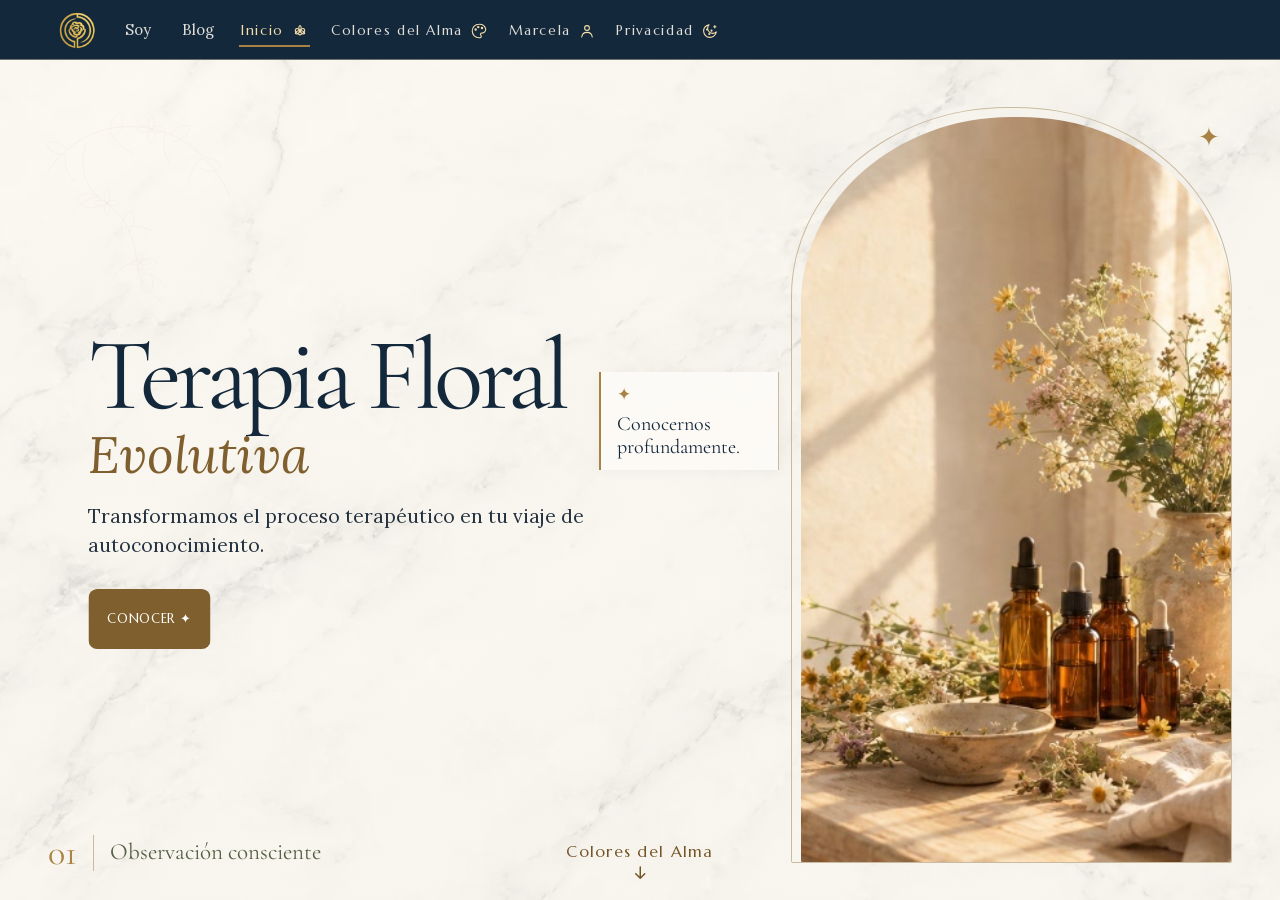
==== commit bb8b7626: "■ soyautoconocimiento: preview: el sitio de limpieza al 11-19" ====
--- a/index.html
+++ b/index.html
@@ -39,7 +39,6 @@
       <button class="menu-toggle" id="menu-toggle" type="button" aria-controls="main-nav" aria-expanded="false" aria-label="Abrir menú"><span class="menu-icon" aria-hidden="true"><span></span><span></span><span></span></span><span class="menu-label">Menú</span></button>
       <nav class="main-nav" id="main-nav" aria-label="Navegación principal">
         <a href="#inicio" data-link="inicio" aria-label="Inicio"><svg class="nav-symbol" aria-hidden="true" viewBox="0 0 24 24"><path d="M12 12c-1-3.3-4.8-4.4-6.1-1.8-1.1 2.1.7 4.2 6.1 7.1 5.4-2.9 7.2-5 6.1-7.1C16.8 7.6 13 8.7 12 12Z"/><path d="M12 12c-2.3-2.6-1.8-6.5 0-7.2 1.9.7 2.3 4.6 0 7.2Zm0 0c3.3-1 6.5 1.3 6.2 3.3-1.6 1.2-4.9-.1-6.2-3.3Zm0 0c-1 3.3-4.6 4.9-6.2 3.3-.3-2 2.9-4.3 6.2-3.3Z"/><circle cx="12" cy="12" r="1.1"/></svg><span>Inicio</span></a>
-        <a href="#acompanamientos" data-link="acompanamientos" aria-label="Bazar"><svg class="nav-symbol" aria-hidden="true" viewBox="0 0 24 24"><circle cx="9" cy="8" r="3"/><path d="M3.5 19c.4-3.2 2.2-5 5.5-5s5.1 1.8 5.5 5M16 5.5a3 3 0 0 1 0 5.8M17 14c2.1.5 3.3 2.1 3.5 5"/></svg><span>El Bazar</span></a>
         <a href="#tucontu" data-link="tucontu" aria-label="Colores del Alma"><svg class="nav-symbol" aria-hidden="true" viewBox="0 0 24 24"><path d="M12 3a9 9 0 1 0 0 18h1.2a2 2 0 0 0 1.2-3.5 1.6 1.6 0 0 1 1.5-2.7A5.9 5.9 0 0 0 21 9.2 8.9 8.9 0 0 0 12 3Z"/><circle cx="7.5" cy="10" r=".9"/><circle cx="11" cy="6.8" r=".9"/><circle cx="16" cy="8" r=".9"/></svg><span>Colores del Alma</span></a>
         <button class="nav-modal-trigger" id="about-open" type="button" aria-label="Quién soy, Marcela" aria-haspopup="dialog" aria-controls="about-dialog"><svg class="nav-symbol" aria-hidden="true" viewBox="0 0 24 24"><circle cx="12" cy="8" r="3.2"/><path d="M5 20c.5-4.1 2.8-6.2 7-6.2s6.5 2.1 7 6.2"/></svg><span>Marcela</span></button>
         <button class="nav-modal-trigger" type="button" data-open-privacy aria-label="Privacidad y cookies" aria-haspopup="dialog" aria-controls="privacy-dialog"><svg class="nav-symbol" aria-hidden="true" viewBox="0 0 24 24"><path d="M20.4 13.2A8.5 8.5 0 1 1 10.8 3.6a6.3 6.3 0 0 0 9.6 9.6Z"/><path d="M18.4 4.7v3.1m-1.55-1.55h3.1"/><circle cx="8" cy="10" r=".7"/><circle cx="11" cy="16" r=".7"/><circle cx="14" cy="11.5" r=".7"/></svg><span>Privacidad</span></button>
@@ -56,7 +55,7 @@
               <p class="home-body">Transformamos el proceso terapéutico en tu viaje de autoconocimiento.</p>
               <div class="home-actions">
                 <button class="button button-gold" id="hero-floral-link" type="button"><span class="hero-action-full">CONOCER <span aria-hidden="true">✦</span></span><span class="hero-action-mobile">CONOCER <span aria-hidden="true">✦</span></span></button>
-                <a class="button button-outline" href="#acompanamientos">Ver todos los caminos</a>
+                <a class="button button-outline" href="#tucontu">Ver todos los caminos</a>
               </div>
             </div>
           </div>
@@ -67,10 +66,10 @@
             <span class="visual-mark" aria-hidden="true">✦</span>
           </div>
         </div>
-        <a class="home-more-mobile" href="#acompanamientos">El Bazar <svg aria-hidden="true" viewBox="0 0 24 24" focusable="false"><path d="M12 4v15m-6-6 6 6 6-6"/></svg></a>
+        <a class="home-more-mobile" href="#tucontu">Colores del Alma <svg aria-hidden="true" viewBox="0 0 24 24" focusable="false"><path d="M12 4v15m-6-6 6 6 6-6"/></svg></a>
       </section>
 
-      <section class="view view-services" id="acompanamientos" aria-labelledby="services-title">
+      <section class="view view-services" id="acompanamientos" aria-labelledby="services-title" hidden>
         <button class="prototype-return" id="prototype-return" type="button" hidden aria-label="Volver">← <span>Volver</span></button>
         <div class="view-inner services-layout">
           <article class="prototype-floral-card" id="prototype-floral-card" aria-labelledby="prototype-floral-title" hidden>
@@ -101,7 +100,7 @@
 
       <!-- data-builder: "oculto" esconde el creador "Personaliza el tuyo"; "visible" lo vuelve a mostrar (ver ../docs/DESIGN.md) -->
       <section class="view view-tucontu has-coming-curtain" id="tucontu" aria-labelledby="tucontu-title" data-active-mode="pieza" data-builder="oculto">
-        <div class="ca"></div><!-- prototipo: una sola pantalla -->
+        <div class="cda"></div><!-- la tienda entera: colores.js -->
       </section>
     </main>
 
@@ -135,7 +134,7 @@
             <button type="button" id="about-reading-next" aria-label="Siguiente"><svg aria-hidden="true" viewBox="0 0 24 24" width="20" height="20" fill="none" stroke="currentColor" stroke-width="2" stroke-linecap="round" stroke-linejoin="round"><polyline points="9 18 15 12 9 6"></polyline></svg></button>
           </div>
         </div>
-        <a class="text-link about-path-link" href="#acompanamientos">Conocer los acompañamientos <span aria-hidden="true">↗</span></a>
+        <a class="text-link about-path-link" href="#tucontu">Conocer los acompañamientos <span aria-hidden="true">↗</span></a>
       </div>
     </div>
   </dialog>
@@ -148,7 +147,7 @@
 
   <script src="privacy-consent.js?v=20261104-colores-1" defer></script>
   <script src="qr-count.js" defer></script>
-  <script src="prototipo-colores.js" defer></script>
+  <script src="colores.js" defer></script>
   <script src="blog.js" defer></script>
 </body>
 </html>
--- a/sitio.css
+++ b/sitio.css
@@ -7104,9 +7104,9 @@
 .ca-hoja .ca-btn{display:block;margin-top:10px;padding:12px 22px;border-radius:999px;background:#a17b3e;color:#fff;font-weight:600;text-align:center;text-decoration:none}
 
 /* dentro del sitio: la sección muestra solo el prototipo */
-#tucontu:has(>.ca){height:calc(100dvh - var(--header-height,4.1875rem));min-height:0!important;overflow:hidden}
-#tucontu#tucontu#tucontu:has(>.ca)>:not(.ca){display:none!important}
-#tucontu>.ca{position:absolute;inset:0;height:auto}
+#tucontu:has(>.ca,>.cda){height:calc(100dvh - var(--header-height,4.1875rem));min-height:0!important;overflow:hidden}
+#tucontu#tucontu#tucontu:has(>.ca,>.cda)>:not(.ca):not(.cda){display:none!important}
+#tucontu>.ca,#tucontu>.cda{position:absolute;inset:0;height:auto}
 
 /* ══ el blog y el header ══ */
 /* el blog: ✎ siempre a mano en el header; al leer, el sitio se aparta y queda quieto */
@@ -7204,23 +7204,22 @@
 /* el título es un rótulo, no un botón: chico, espaciado y lejos de los valores */
 .ca .ce-titulo{top:6%;text-align:center;font:400 1.7cqh/1 Marcellus,Georgia,serif;letter-spacing:.22em;text-transform:uppercase;color:var(--ca-gold)}
 .ca .ce-valor{display:flex;flex-direction:column;align-items:center;gap:.6cqh;padding:0;text-align:center;transform-origin:50% 0}
-.ce-valor b{font:500 8cqh/1 'Cormorant Garamond',Cormorant,serif;color:var(--ca-ink)}
+.ce-valor b{font:500 6.6cqh/1 'Cormorant Garamond',Cormorant,serif;color:var(--ca-ink)}
 .ce-valor em{font:italic 400 2.8cqh/1.2 'Cormorant Garamond',Cormorant,serif;color:var(--ca-soft);transition:opacity var(--t)}
 .ce-valor small{font:400 1.9cqh Marcellus,Georgia,serif;letter-spacing:.06em;color:var(--ca-gold)}
-.ce-tucontu{top:24%}.ce-viajes{top:46%}.ce-pronto{top:71%;opacity:.4}
+/* las puertas, una bajo otra por su orden en vitrina.json */
+.ce-valor{top:calc(15cqh + var(--i) * 14cqh)}.ce-pronto{opacity:.4}
 .ce-pronto b{font-style:italic;color:var(--ca-gold)}
-/* con foco: el título se va; TuconTu siempre arriba y Regala siempre
-   abajo, así nunca se cruzan: el foco solo cambia su tamaño y su luz */
+/* con foco: el título y las otras puertas se van; la elegida sube
+   y queda como título: tocarla de nuevo vuelve a las puertas */
 .ce[data-foco] .ce-titulo{opacity:0;transform:scale(.9)}
 .ce[data-foco] .ce-valor em{opacity:0}
 .ce[data-foco] .ce-pronto{opacity:0;transform:translateY(20cqh) scale(.5);pointer-events:none}
-.ce[data-foco=tucontu] .ce-tucontu{transform:translateY(-22cqh) scale(.6)}
-.ce[data-foco=tucontu] .ce-viajes{opacity:.4;transform:translateY(45cqh) scale(.5)}
-.ce[data-foco=gift-cards] .ce-viajes{transform:translateY(43cqh) scale(.6)}
-.ce[data-foco=gift-cards] .ce-tucontu{opacity:.4;transform:translateY(-22cqh) scale(.5)}
+.ce[data-foco] .ce-valor:not(.on){opacity:0;transform:scale(.8);pointer-events:none}
+.ce[data-foco] .ce-valor.on{transform:translateY(calc(-12cqh - var(--i) * 14cqh)) scale(.6)}
 /* la escena: aparece desde el fondo, en el medio del área */
 .ce-escena{top:15%;bottom:21%;opacity:0;transform:scale(.94);pointer-events:none}
-.ce[data-foco=tucontu] .ce-e-tucontu,.ce[data-foco=gift-cards] .ce-e-gift-cards{opacity:1;transform:none;pointer-events:auto}
+.ce-escena.on{opacity:1;transform:none;pointer-events:auto}
 .ce-fotos{top:0;height:62%;left:16%!important;right:16%!important;transform-origin:50% 0;overflow:hidden;border-radius:999px 999px 2cqh 2cqh;background:var(--ca-paper)}
 .ce-fotos img{position:absolute;inset:0;width:100%;height:100%;object-fit:cover;opacity:0;transition:opacity var(--t)}
 .ce-fotos img.on{opacity:1}
@@ -7243,7 +7242,8 @@
 .ce[data-linea] .ce-lineas button:not(.on){opacity:.4;transform:scale(.92)}
 /* los viajes: tres tarjetas; la elegida viene al frente, las otras
    se van al fondo; ninguna cambia de lugar */
-.ce-e-gift-cards{display:flex;flex-direction:column;gap:2%}
+.ce-e-gift-cards,.ce-e-lista{display:flex;flex-direction:column;gap:2%}
+.ce-e-lista{bottom:4%}
 .ca .ce-gift{position:relative;isolation:isolate;overflow:hidden;flex:1;min-height:0;display:flex;align-items:flex-end;padding:1.6cqh 2cqh;border-radius:2cqh;color:#fff;text-align:left;transition:opacity var(--t),transform var(--t)}
 .ce-gift img{position:absolute;inset:0;z-index:-2;width:100%;height:100%;object-fit:cover}
 .ce-gift::after{content:"";position:absolute;inset:0;z-index:-1;background:linear-gradient(transparent 35%,rgba(20,40,60,.75))}
@@ -7261,3 +7261,53 @@
 #acompanamientos .bazar-rotulo{margin:.2rem 0 0;font:400 .75rem Marcellus,Georgia,serif;letter-spacing:.18em;text-transform:uppercase;color:var(--gold-text,#a17b3e)}
 /* asimetría simétrica: Cursos a la derecha */
 #acompanamientos .bazar-derecha{text-align:right}
+
+/* Colores del Alma, la tienda entera (colores.js): una sola escena.
+   Las piezas se ubican en % del área; tocar una tarjeta las mueve. */
+html body.editorial-preview #acompanamientos.view[hidden]{display:none!important}
+.cda{--e:cubic-bezier(.2,.7,.2,1);box-sizing:border-box;margin:0 auto;max-width:1240px;padding:20px 56px 28px;color:#24323f;font:15px/1.4 Lora,Georgia,serif}
+.cda button{font:inherit;color:inherit;background:none;border:0;padding:0;cursor:pointer;text-align:left}
+.cda-p{position:absolute;transition:top .6s var(--e),left .6s var(--e),width .6s var(--e),height .6s var(--e),opacity .5s,transform .6s var(--e)}
+.cda-esc{position:relative;height:100%}
+.cda-dest{top:0;left:0;width:100%;height:34%;border-radius:18px;overflow:hidden;box-shadow:0 6px 18px #14283c14}
+.cda.abierta .cda-dest{opacity:0;transform:translateY(-6%) scale(.97);pointer-events:none}
+.cda-slides{display:flex;height:100%;transition:transform .7s var(--e);touch-action:pan-y}
+.cda-slide{flex:0 0 100%;position:relative;isolation:isolate;scroll-snap-align:start;display:flex;flex-direction:column;justify-content:center;gap:8px;padding:0 6%}
+.cda-slide img{position:absolute;inset:0;z-index:-2;width:100%;height:100%;object-fit:cover;object-position:right center}
+.cda-slide::before{content:"";position:absolute;inset:0;z-index:-1;background:linear-gradient(90deg,#fdfbf7f2 30%,#fdfbf700 72%)}
+.cda-slide small{font:400 12px Marcellus,Georgia,serif;letter-spacing:.24em;text-transform:uppercase;color:#a98244}
+.cda-slide h2{margin:0;font:500 clamp(30px,6vh,54px)/1 'Cormorant Garamond',Cormorant,serif;color:#14283c;max-width:55%}
+.cda-slide p{margin:0;font:italic 400 clamp(15px,2.3vh,19px)/1.35 'Cormorant Garamond',Cormorant,serif;color:#53616b;max-width:45%}
+.cda .cda-ver{align-self:flex-start;margin-top:4px;padding:8px 18px;border-radius:999px;background:#14283c;color:#fff;font:400 13px Marcellus,Georgia,serif;letter-spacing:.08em}
+.cda-puntos{position:absolute;bottom:10px;left:0;right:0;display:flex;justify-content:center;gap:8px}
+.cda .cda-puntos button{width:7px;height:7px;min-width:0;min-height:0;border-radius:50%;background:#14283c40;transition:background .3s,transform .3s}
+.cda .cda-puntos button.on{background:#14283c;transform:scale(1.3)}
+.cda .cda-card{overflow:hidden;isolation:isolate;border-radius:16px;display:flex;flex-direction:column;justify-content:flex-end;gap:4px;align-items:center;text-align:center;padding:16px 20px;color:#fff;background:#e9e3d8;box-shadow:0 6px 18px #14283c18}
+.cda-card img{position:absolute;inset:0;z-index:-2;width:100%;height:100%;object-fit:cover;transition:opacity .5s}
+.cda-card img.cda-tag{object-fit:contain;background:#f4f1ee;padding:4%}
+.cda-card::after{content:"";position:absolute;inset:0;z-index:-1;background:linear-gradient(transparent 38%,#14283cb3 70%,#14283ceb);transition:opacity .5s}
+.cda-card b{text-shadow:0 1px 8px #14283c80;font:500 30px/1 'Cormorant Garamond',Cormorant,serif;transition:font-size .6s var(--e),color .5s}
+.cda-card span{max-width:85%;font-size:13px;opacity:.9;transition:opacity .4s}
+.cda .cda-card.chica{padding:10px 14px;justify-content:flex-end}.cda-card.chica b{font-size:19px}.cda-card.chica span{opacity:0;height:0;margin:0}
+.cda .cda-card.titulo{background:transparent;box-shadow:none;justify-content:center;align-items:flex-start;text-align:left;padding:0 4px;color:#14283c}
+.cda-card.titulo img,.cda-card.titulo::after{opacity:0}
+.cda-card.titulo b{font-size:34px}.cda-card.titulo b::before{content:"‹ ";color:#a98244}
+.cda-card.titulo span{opacity:0;height:0;margin:0}
+.cda-escena{top:12%;left:0;width:100%;height:68%;opacity:0;transform:scale(.96);pointer-events:none;display:flex;gap:14px;overflow-x:auto;scroll-snap-type:x mandatory;scrollbar-width:none}
+.cda-escena.on{opacity:1;transform:none;pointer-events:auto}
+.cda .cda-item{flex:0 0 calc((100% - 42px)/4);scroll-snap-align:start;display:flex;flex-direction:column;background:#fffdf8;border:1px solid #e8ddc8;border-radius:14px;overflow:hidden;transition:box-shadow .4s,transform .4s}
+.cda-item img{flex:1;min-height:0;width:100%;object-fit:cover}
+/* TuconTu se ve entero: la pieza no se corta */
+.cda-entero img{object-fit:contain;background:#f4f1ee}
+.cda-item b{padding:12px 14px 2px;font:500 22px/1.1 'Cormorant Garamond',Cormorant,serif;color:#14283c}
+.cda-item span{padding:0 14px 14px;font-size:12px;color:#53616b}
+.cda .cda-item.luz{box-shadow:0 0 0 2px #a98244,0 10px 24px #14283c26;transform:translateY(-4px)}
+@media (max-width:600px){
+ .cda{padding:12px 16px 16px}
+ .cda-slide{padding:0 5%;gap:6px}.cda-slide h2{font-size:28px;max-width:70%}.cda-slide p{font-size:14px;max-width:62%}
+ .cda-slide::before{background:linear-gradient(90deg,#fdfbf7f2 40%,#fdfbf700 85%)}
+ .cda .cda-ver{padding:6px 14px;font-size:11px}
+ .cda .cda-card{padding:10px 12px}.cda-card b{font-size:21px}.cda-card span{font-size:11px}
+ .cda .cda-card.chica{padding:8px 10px}.cda-card.chica b{font-size:14px}.cda-card.titulo b{font-size:28px}
+ .cda .cda-item{flex-basis:72%}.cda-item b{font-size:19px}
+}
